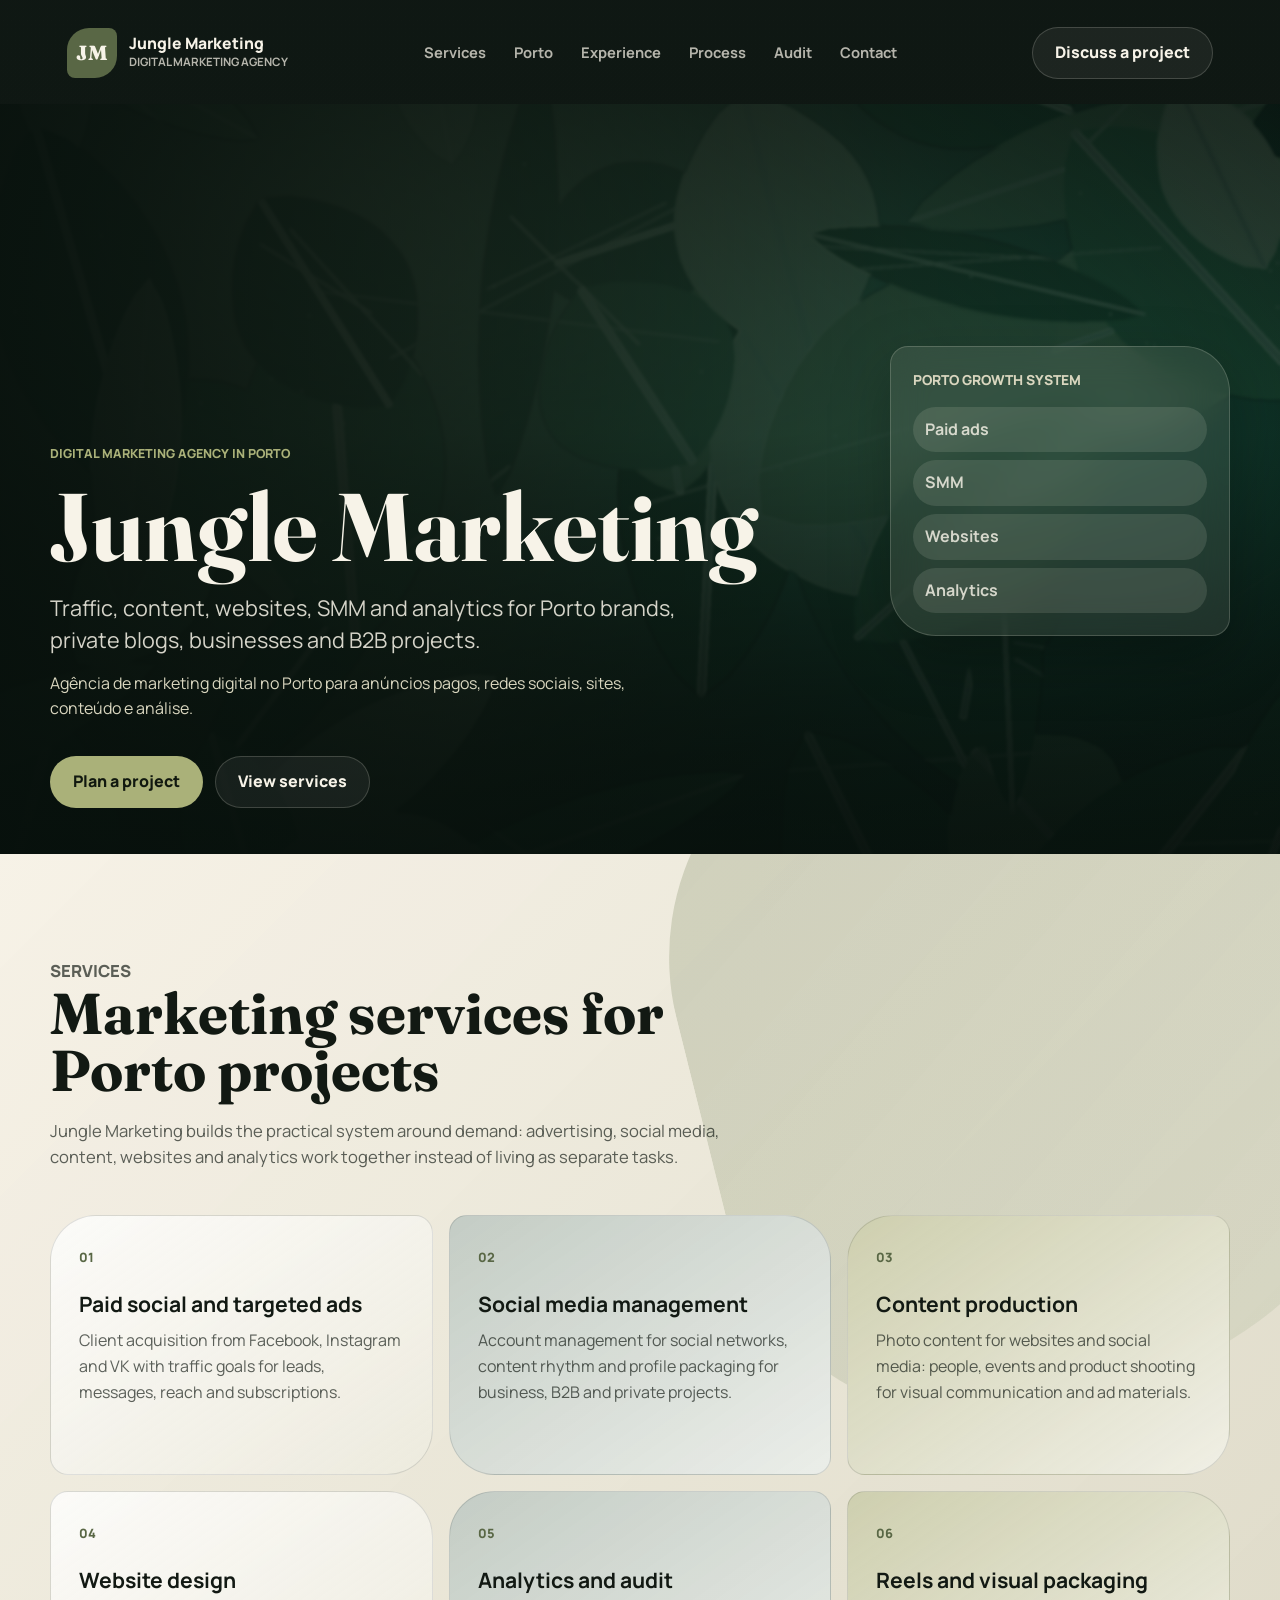
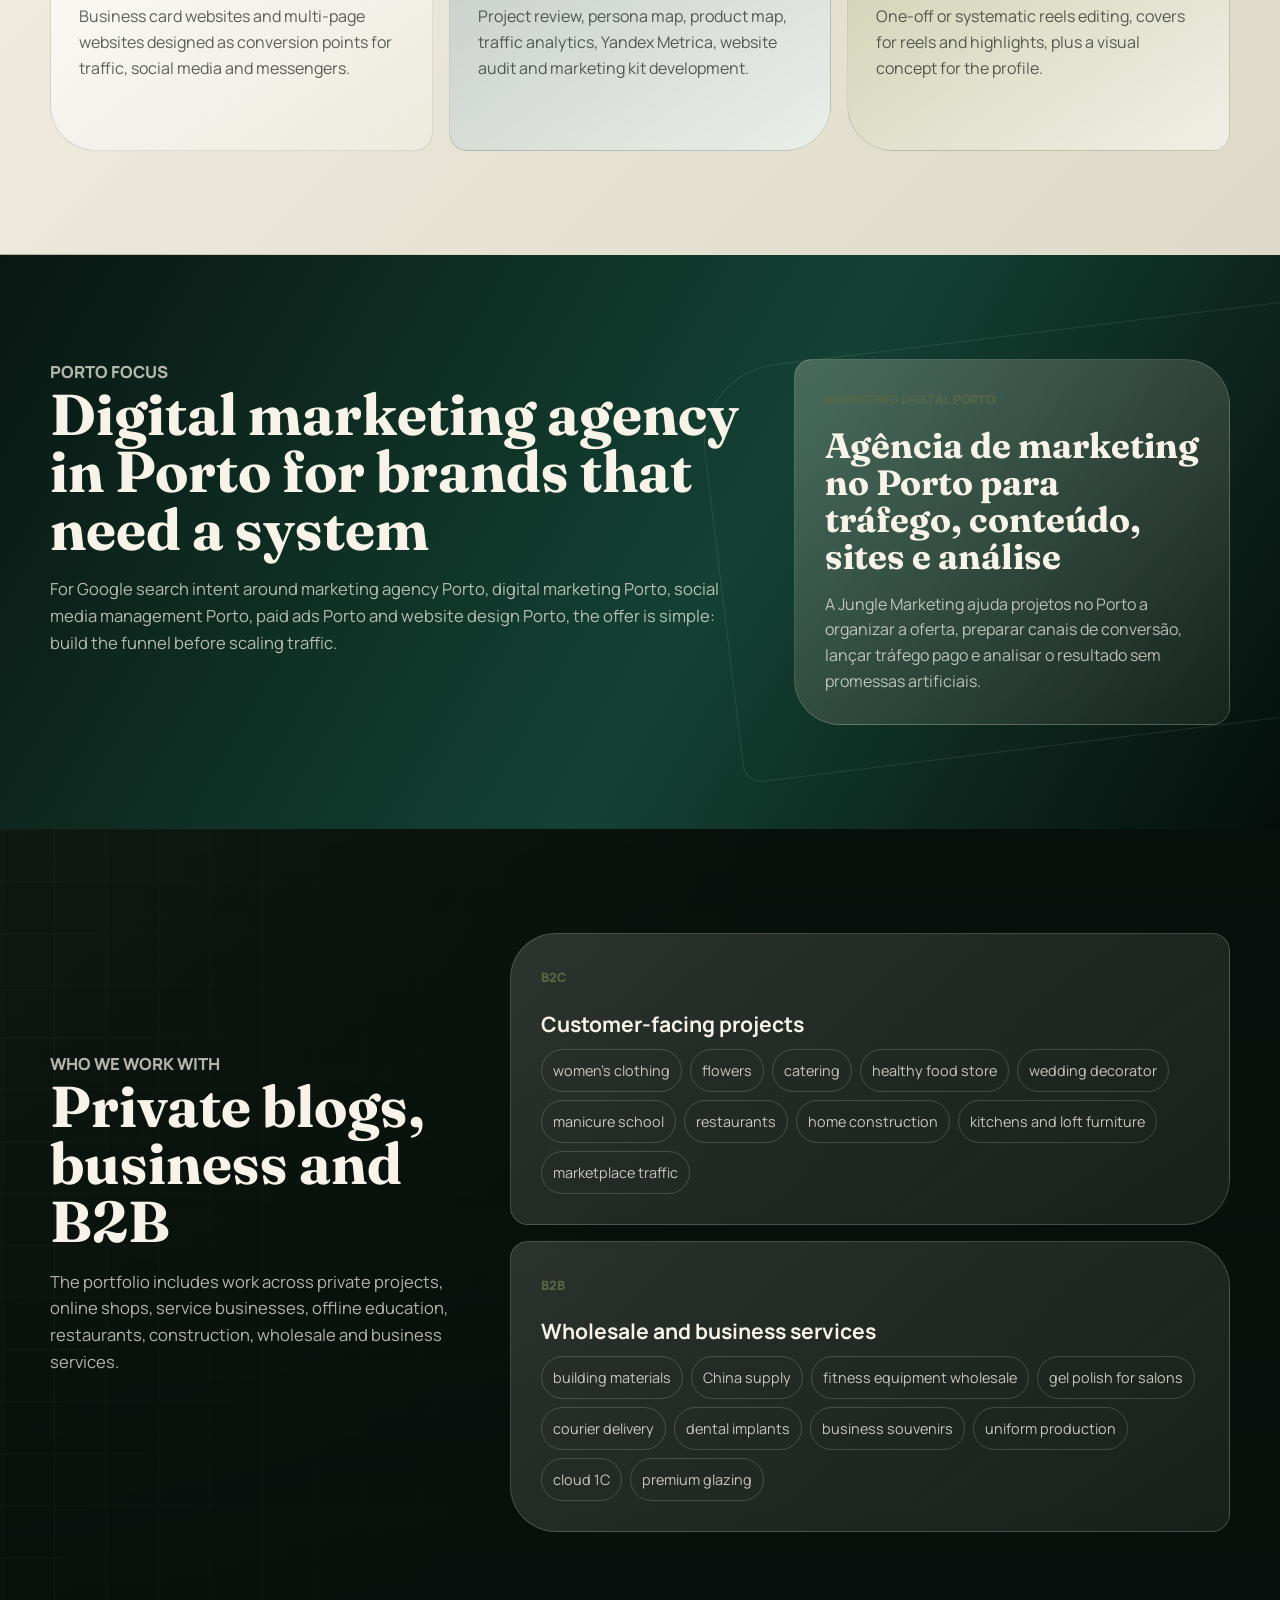
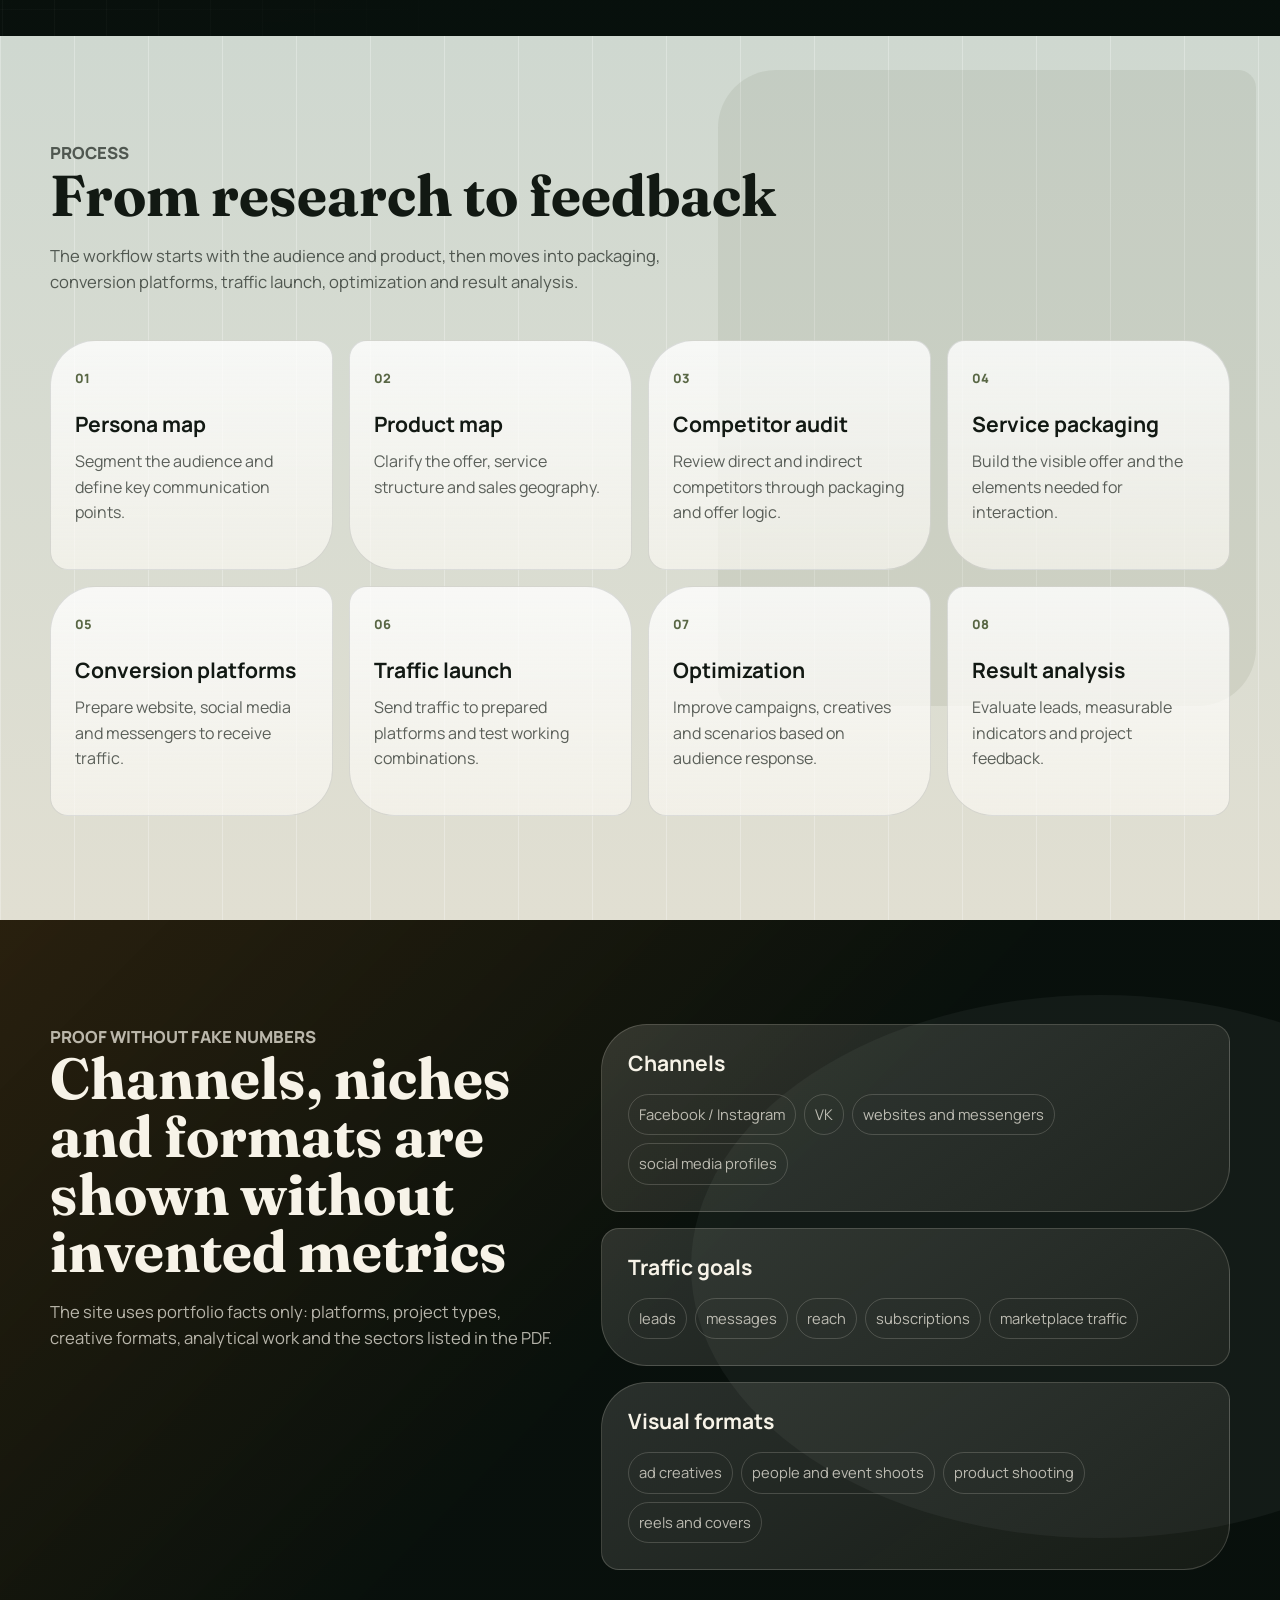
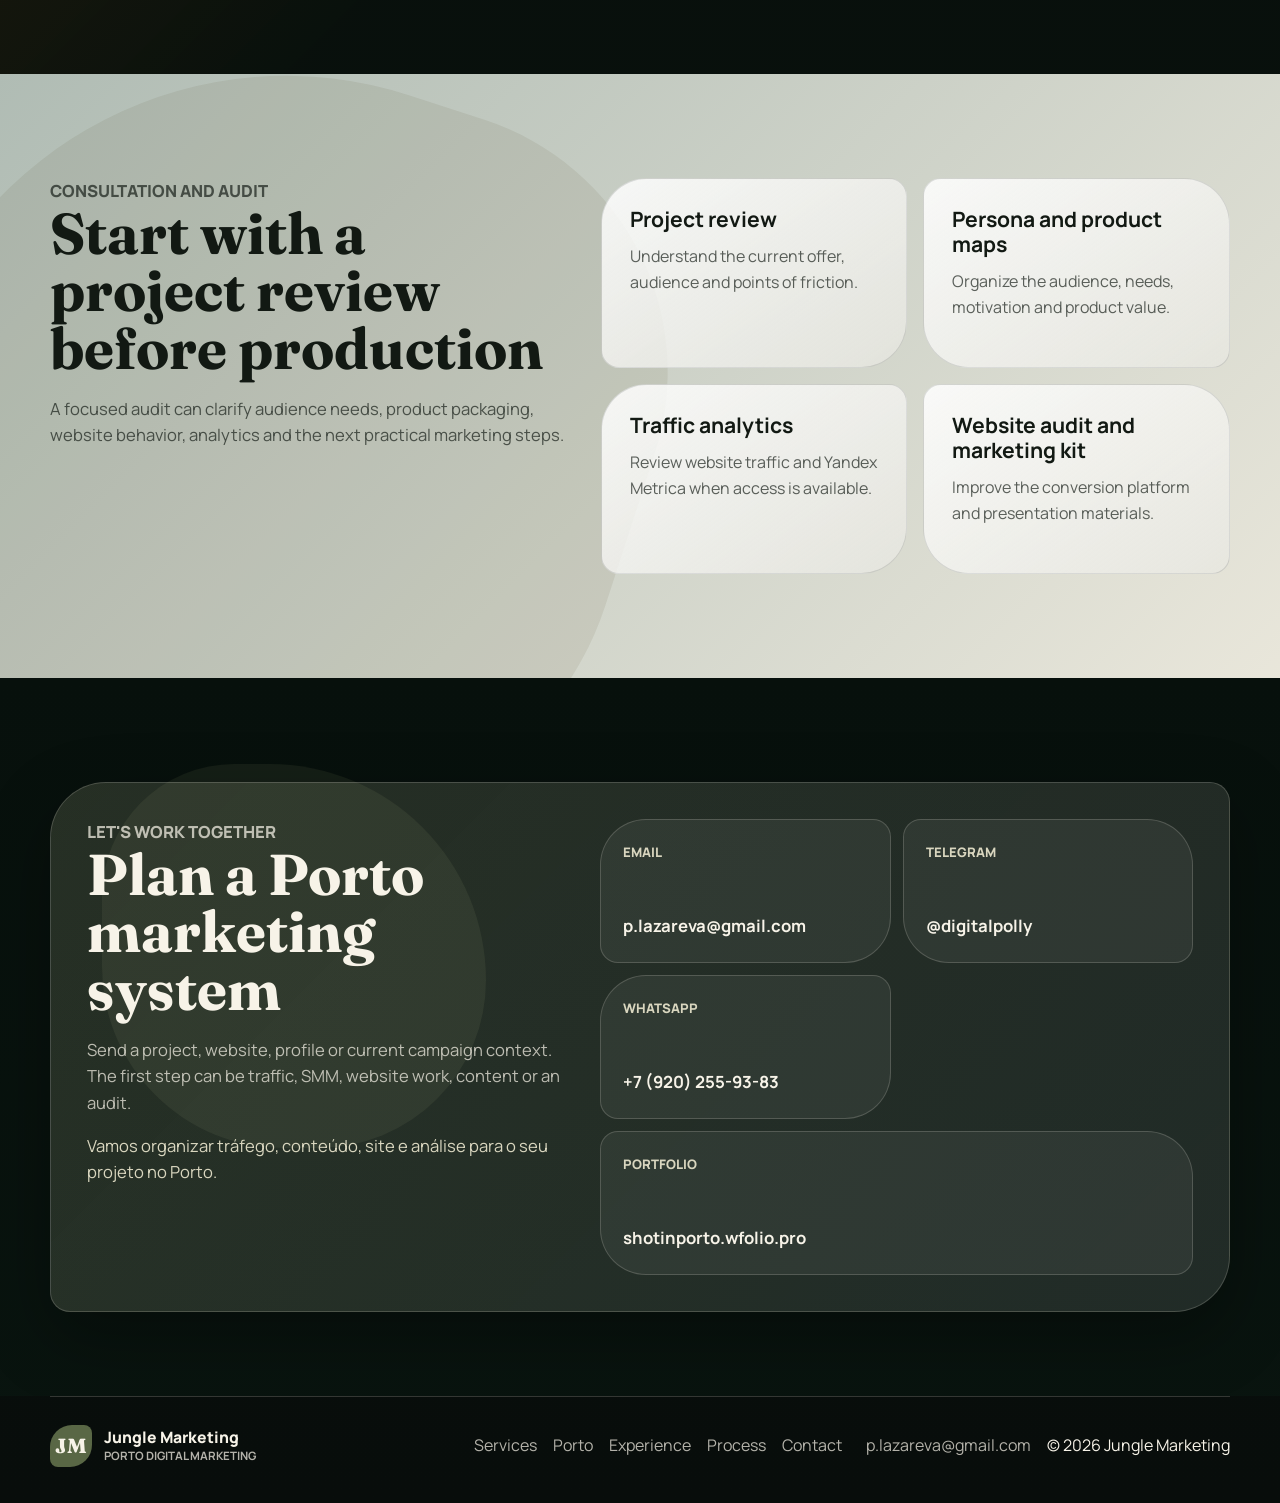
==== index.html @ 015842a5 "first commit" ====
<!DOCTYPE html>
<html lang="en">
  <head>
    <meta charset="UTF-8" />
    <meta name="viewport" content="width=device-width, initial-scale=1.0" />
    <meta http-equiv="X-UA-Compatible" content="IE=edge" />
    <title>Digital Marketing Agency in Porto | Jungle Marketing</title>
    <meta
      name="description"
      content="Jungle Marketing is a digital marketing agency for Porto projects: paid ads, SMM, content, websites, analytics and marketing audits for brands, blogs, businesses and B2B."
    />
    <meta
      name="robots"
      content="index,follow,max-snippet:-1,max-image-preview:large,max-video-preview:-1"
    />
    <meta
      name="googlebot"
      content="index,follow,max-snippet:-1,max-image-preview:large,max-video-preview:-1"
    />
    <meta name="referrer" content="strict-origin-when-cross-origin" />
    <meta name="format-detection" content="telephone=no, address=no, email=no" />
    <meta name="author" content="Jungle Marketing" />
    <meta name="application-name" content="Jungle Marketing" />
    <meta name="apple-mobile-web-app-title" content="Jungle Marketing" />
    <meta name="mobile-web-app-capable" content="yes" />
    <meta name="apple-mobile-web-app-capable" content="yes" />
    <meta name="apple-mobile-web-app-status-bar-style" content="black-translucent" />
    <meta name="theme-color" content="#08100c" />
    <meta name="color-scheme" content="dark light" />

    <link rel="canonical" href="https://scorpochabro-solo.github.io/polly/" />
    <link rel="icon" href="./favicon.ico" sizes="any" />
    <link rel="icon" href="./favicon.svg" type="image/svg+xml" />
    <link rel="apple-touch-icon" href="./apple-touch-icon.png" />
    <link rel="manifest" href="./site.webmanifest" />
    <link rel="preload" href="./assets/hero-jungle-porto.png" as="image" />

    <meta property="og:type" content="website" />
    <meta property="og:site_name" content="Jungle Marketing" />
    <meta property="og:url" content="https://scorpochabro-solo.github.io/polly/" />
    <meta
      property="og:title"
      content="Jungle Marketing — Digital Marketing Agency in Porto"
    />
    <meta
      property="og:description"
      content="Paid ads, SMM, websites, content and analytics for Porto brands, private blogs, businesses and B2B projects."
    />
    <meta property="og:locale" content="en_US" />
    <meta property="og:image" content="https://scorpochabro-solo.github.io/polly/assets/social-preview.png" />
    <meta property="og:image:width" content="1200" />
    <meta property="og:image:height" content="630" />
    <meta
      property="og:image:alt"
      content="Jungle Marketing digital marketing agency in Porto"
    />

    <meta name="twitter:card" content="summary_large_image" />
    <meta
      name="twitter:title"
      content="Jungle Marketing — Digital Marketing Agency in Porto"
    />
    <meta
      name="twitter:description"
      content="Traffic, content, websites, SMM and analytics for Porto projects."
    />
    <meta name="twitter:image" content="https://scorpochabro-solo.github.io/polly/assets/social-preview.png" />

    <link rel="preconnect" href="https://fonts.googleapis.com" />
    <link rel="preconnect" href="https://fonts.gstatic.com" crossorigin />
    <link
      href="https://fonts.googleapis.com/css2?family=Manrope:wght@400;500;600;700;800&family=Fraunces:opsz,wght@9..144,500;9..144,650;9..144,760&display=swap"
      rel="stylesheet"
    />
    <link rel="stylesheet" href="./style.css" />

    <script type="application/ld+json">
      {
        "@context": "https://schema.org",
        "@graph": [
          {
            "@type": "Organization",
            "@id": "https://scorpochabro-solo.github.io/polly/#organization",
            "name": "Jungle Marketing",
            "alternateName": "Jungle Marketing Agency",
            "url": "https://scorpochabro-solo.github.io/polly/",
            "logo": "https://scorpochabro-solo.github.io/polly/favicon-512.png",
            "image": "https://scorpochabro-solo.github.io/polly/assets/social-preview.png",
            "description": "Digital marketing agency for Porto projects: paid ads, SMM, content, websites, analytics and marketing audits for brands, private blogs, businesses and B2B.",
            "email": "p.lazareva@gmail.com",
            "telephone": "+7-920-255-93-83",
            "sameAs": [
              "https://t.me/digitalpolly",
              "https://shotinporto.wfolio.pro/"
            ],
            "areaServed": {
              "@type": "City",
              "name": "Porto",
              "containedInPlace": {
                "@type": "Country",
                "name": "Portugal"
              }
            },
            "availableLanguage": ["English", "Portuguese", "Russian"],
            "knowsAbout": [
              "digital marketing Porto",
              "paid social advertising",
              "targeted advertising",
              "social media management",
              "content production",
              "website design",
              "web analytics",
              "marketing audit",
              "reels editing"
            ],
            "contactPoint": [
              {
                "@type": "ContactPoint",
                "contactType": "sales",
                "email": "p.lazareva@gmail.com",
                "telephone": "+7-920-255-93-83",
                "availableLanguage": ["English", "Portuguese", "Russian"]
              }
            ],
            "hasOfferCatalog": {
              "@type": "OfferCatalog",
              "name": "Jungle Marketing services",
              "itemListElement": [
                {
                  "@type": "Offer",
                  "itemOffered": {
                    "@type": "Service",
                    "name": "Paid social and targeted advertising",
                    "areaServed": "Porto, Portugal"
                  }
                },
                {
                  "@type": "Offer",
                  "itemOffered": {
                    "@type": "Service",
                    "name": "Social media management",
                    "areaServed": "Porto, Portugal"
                  }
                },
                {
                  "@type": "Offer",
                  "itemOffered": {
                    "@type": "Service",
                    "name": "Content production for websites and social media",
                    "areaServed": "Porto, Portugal"
                  }
                },
                {
                  "@type": "Offer",
                  "itemOffered": {
                    "@type": "Service",
                    "name": "Website design and landing pages",
                    "areaServed": "Porto, Portugal"
                  }
                },
                {
                  "@type": "Offer",
                  "itemOffered": {
                    "@type": "Service",
                    "name": "Analytics, website audit and marketing kit",
                    "areaServed": "Porto, Portugal"
                  }
                }
              ]
            }
          },
          {
            "@type": "WebSite",
            "@id": "https://scorpochabro-solo.github.io/polly/#website",
            "name": "Jungle Marketing",
            "url": "https://scorpochabro-solo.github.io/polly/",
            "inLanguage": "en",
            "publisher": {
              "@id": "https://scorpochabro-solo.github.io/polly/#organization"
            }
          },
          {
            "@type": "WebPage",
            "@id": "https://scorpochabro-solo.github.io/polly/#webpage",
            "name": "Digital Marketing Agency in Porto | Jungle Marketing",
            "url": "https://scorpochabro-solo.github.io/polly/",
            "description": "Paid ads, SMM, websites, content and analytics for Porto brands, private blogs, businesses and B2B projects.",
            "isPartOf": {
              "@id": "https://scorpochabro-solo.github.io/polly/#website"
            },
            "about": {
              "@id": "https://scorpochabro-solo.github.io/polly/#organization"
            },
            "primaryImageOfPage": {
              "@type": "ImageObject",
              "url": "https://scorpochabro-solo.github.io/polly/assets/social-preview.png",
              "width": 1200,
              "height": 630
            },
            "inLanguage": "en"
          }
        ]
      }
    </script>
  </head>
  <body>
    <a class="skip-link" href="#main-content">Skip to content</a>

    <header class="site-header" id="top" data-header>
      <div class="container site-header__inner">
        <a class="brand" href="#top" aria-label="Jungle Marketing home" data-scroll>
          <span class="brand__mark">JM</span>
          <span class="brand__text">
            <strong>Jungle Marketing</strong>
            <small>Digital marketing agency</small>
          </span>
        </a>

        <button
          class="menu-toggle"
          type="button"
          aria-expanded="false"
          aria-controls="site-navigation"
          aria-label="Open menu"
          data-menu-toggle
        >
          <span></span>
          <span></span>
        </button>

        <nav class="site-nav" id="site-navigation" data-menu aria-label="Primary navigation">
          <a href="#services" data-scroll>Services</a>
          <a href="#porto" data-scroll>Porto</a>
          <a href="#experience" data-scroll>Experience</a>
          <a href="#process" data-scroll>Process</a>
          <a href="#audit" data-scroll>Audit</a>
          <a href="#contacts" data-scroll>Contact</a>
        </nav>

        <a class="button button--ghost site-header__cta" href="#contacts" data-scroll>
          Discuss a project
        </a>
      </div>
    </header>

    <main id="main-content" class="site-main">
      <!-- Hero -->
      <section class="hero" aria-labelledby="hero-title">
        <picture class="hero__media" aria-hidden="true">
          <img
            src="./assets/hero-jungle-porto.png"
            width="1800"
            height="1200"
            alt=""
            decoding="async"
            fetchpriority="high"
          />
        </picture>
        <div class="hero__overlay" aria-hidden="true"></div>

        <div class="container hero__inner">
          <div class="hero__copy reveal">
            <p class="eyebrow">Digital marketing agency in Porto</p>
            <h1 id="hero-title">Jungle Marketing</h1>
            <p class="hero__lead">
              Traffic, content, websites, SMM and analytics for Porto brands,
              private blogs, businesses and B2B projects.
            </p>
            <p class="hero__pt" lang="pt-PT">
              Agência de marketing digital no Porto para anúncios pagos, redes
              sociais, sites, conteúdo e análise.
            </p>
            <div class="hero__actions">
              <a class="button" href="#contacts" data-scroll>Plan a project</a>
              <a class="button button--secondary" href="#services" data-scroll>
                View services
              </a>
            </div>
          </div>

          <div class="hero__signal reveal" data-parallax>
            <span>Porto growth system</span>
            <ul aria-label="Core marketing directions">
              <li>Paid ads</li>
              <li>SMM</li>
              <li>Websites</li>
              <li>Analytics</li>
            </ul>
          </div>
        </div>
      </section>

      <!-- Services -->
      <section class="section section--light" id="services" aria-labelledby="services-title">
        <div class="container">
          <div class="section-heading reveal">
            <p class="eyebrow">Services</p>
            <h2 id="services-title">Marketing services for Porto projects</h2>
            <p>
              Jungle Marketing builds the practical system around demand:
              advertising, social media, content, websites and analytics work
              together instead of living as separate tasks.
            </p>
          </div>

          <div class="services-grid">
            <article class="service-card reveal">
              <span class="service-card__number">01</span>
              <h3>Paid social and targeted ads</h3>
              <p>
                Client acquisition from Facebook, Instagram and VK with traffic
                goals for leads, messages, reach and subscriptions.
              </p>
            </article>

            <article class="service-card reveal">
              <span class="service-card__number">02</span>
              <h3>Social media management</h3>
              <p>
                Account management for social networks, content rhythm and
                profile packaging for business, B2B and private projects.
              </p>
            </article>

            <article class="service-card reveal">
              <span class="service-card__number">03</span>
              <h3>Content production</h3>
              <p>
                Photo content for websites and social media: people, events and
                product shooting for visual communication and ad materials.
              </p>
            </article>

            <article class="service-card reveal">
              <span class="service-card__number">04</span>
              <h3>Website design</h3>
              <p>
                Business card websites and multi-page websites designed as
                conversion points for traffic, social media and messengers.
              </p>
            </article>

            <article class="service-card reveal">
              <span class="service-card__number">05</span>
              <h3>Analytics and audit</h3>
              <p>
                Project review, persona map, product map, traffic analytics,
                Yandex Metrica, website audit and marketing kit development.
              </p>
            </article>

            <article class="service-card reveal">
              <span class="service-card__number">06</span>
              <h3>Reels and visual packaging</h3>
              <p>
                One-off or systematic reels editing, covers for reels and
                highlights, plus a visual concept for the profile.
              </p>
            </article>
          </div>
        </div>
      </section>

      <!-- Porto SEO -->
      <section class="section porto-section" id="porto" aria-labelledby="porto-title">
        <div class="container porto-layout">
          <div class="section-heading reveal">
            <p class="eyebrow">Porto focus</p>
            <h2 id="porto-title">Digital marketing agency in Porto for brands that need a system</h2>
            <p>
              For Google search intent around marketing agency Porto, digital
              marketing Porto, social media management Porto, paid ads Porto
              and website design Porto, the offer is simple: build the funnel
              before scaling traffic.
            </p>
          </div>

          <div class="porto-copy reveal" lang="pt-PT">
            <p class="eyebrow">Marketing digital Porto</p>
            <h3>Agência de marketing no Porto para tráfego, conteúdo, sites e análise</h3>
            <p>
              A Jungle Marketing ajuda projetos no Porto a organizar a oferta,
              preparar canais de conversão, lançar tráfego pago e analisar o
              resultado sem promessas artificiais.
            </p>
          </div>
        </div>
      </section>

      <!-- Clients and experience -->
      <section class="section" id="experience" aria-labelledby="experience-title">
        <div class="container experience-layout">
          <div class="experience-intro reveal">
            <p class="eyebrow">Who we work with</p>
            <h2 id="experience-title">Private blogs, business and B2B</h2>
            <p>
              The portfolio includes work across private projects, online shops,
              service businesses, offline education, restaurants, construction,
              wholesale and business services.
            </p>
          </div>

          <div class="experience-groups">
            <article class="experience-card reveal">
              <span class="experience-card__label">B2C</span>
              <h3>Customer-facing projects</h3>
              <div class="tag-cloud">
                <span>women's clothing</span>
                <span>flowers</span>
                <span>catering</span>
                <span>healthy food store</span>
                <span>wedding decorator</span>
                <span>manicure school</span>
                <span>restaurants</span>
                <span>home construction</span>
                <span>kitchens and loft furniture</span>
                <span>marketplace traffic</span>
              </div>
            </article>

            <article class="experience-card reveal">
              <span class="experience-card__label">B2B</span>
              <h3>Wholesale and business services</h3>
              <div class="tag-cloud">
                <span>building materials</span>
                <span>China supply</span>
                <span>fitness equipment wholesale</span>
                <span>gel polish for salons</span>
                <span>courier delivery</span>
                <span>dental implants</span>
                <span>business souvenirs</span>
                <span>uniform production</span>
                <span>cloud 1C</span>
                <span>premium glazing</span>
              </div>
            </article>
          </div>
        </div>
      </section>

      <!-- Process -->
      <section class="section section--light" id="process" aria-labelledby="process-title">
        <div class="container">
          <div class="section-heading reveal">
            <p class="eyebrow">Process</p>
            <h2 id="process-title">From research to feedback</h2>
            <p>
              The workflow starts with the audience and product, then moves into
              packaging, conversion platforms, traffic launch, optimization and
              result analysis.
            </p>
          </div>

          <ol class="process-grid">
            <li class="process-card reveal">
              <span>01</span>
              <h3>Persona map</h3>
              <p>Segment the audience and define key communication points.</p>
            </li>
            <li class="process-card reveal">
              <span>02</span>
              <h3>Product map</h3>
              <p>Clarify the offer, service structure and sales geography.</p>
            </li>
            <li class="process-card reveal">
              <span>03</span>
              <h3>Competitor audit</h3>
              <p>Review direct and indirect competitors through packaging and offer logic.</p>
            </li>
            <li class="process-card reveal">
              <span>04</span>
              <h3>Service packaging</h3>
              <p>Build the visible offer and the elements needed for interaction.</p>
            </li>
            <li class="process-card reveal">
              <span>05</span>
              <h3>Conversion platforms</h3>
              <p>Prepare website, social media and messengers to receive traffic.</p>
            </li>
            <li class="process-card reveal">
              <span>06</span>
              <h3>Traffic launch</h3>
              <p>Send traffic to prepared platforms and test working combinations.</p>
            </li>
            <li class="process-card reveal">
              <span>07</span>
              <h3>Optimization</h3>
              <p>Improve campaigns, creatives and scenarios based on audience response.</p>
            </li>
            <li class="process-card reveal">
              <span>08</span>
              <h3>Result analysis</h3>
              <p>Evaluate leads, measurable indicators and project feedback.</p>
            </li>
          </ol>
        </div>
      </section>

      <!-- Proof -->
      <section class="section proof-section" id="proof" aria-labelledby="proof-title">
        <div class="container proof-layout">
          <div class="section-heading reveal">
            <p class="eyebrow">Proof without fake numbers</p>
            <h2 id="proof-title">Channels, niches and formats are shown without invented metrics</h2>
            <p>
              The site uses portfolio facts only: platforms, project types,
              creative formats, analytical work and the sectors listed in the PDF.
            </p>
          </div>

          <div class="proof-grid">
            <article class="proof-card reveal">
              <h3>Channels</h3>
              <ul>
                <li>Facebook / Instagram</li>
                <li>VK</li>
                <li>websites and messengers</li>
                <li>social media profiles</li>
              </ul>
            </article>
            <article class="proof-card reveal">
              <h3>Traffic goals</h3>
              <ul>
                <li>leads</li>
                <li>messages</li>
                <li>reach</li>
                <li>subscriptions</li>
                <li>marketplace traffic</li>
              </ul>
            </article>
            <article class="proof-card reveal">
              <h3>Visual formats</h3>
              <ul>
                <li>ad creatives</li>
                <li>people and event shoots</li>
                <li>product shooting</li>
                <li>reels and covers</li>
              </ul>
            </article>
          </div>
        </div>
      </section>

      <!-- Audit -->
      <section class="section section--light" id="audit" aria-labelledby="audit-title">
        <div class="container audit-layout">
          <div class="section-heading reveal">
            <p class="eyebrow">Consultation and audit</p>
            <h2 id="audit-title">Start with a project review before production</h2>
            <p>
              A focused audit can clarify audience needs, product packaging,
              website behavior, analytics and the next practical marketing steps.
            </p>
          </div>

          <div class="audit-grid">
            <article class="audit-card reveal">
              <h3>Project review</h3>
              <p>Understand the current offer, audience and points of friction.</p>
            </article>
            <article class="audit-card reveal">
              <h3>Persona and product maps</h3>
              <p>Organize the audience, needs, motivation and product value.</p>
            </article>
            <article class="audit-card reveal">
              <h3>Traffic analytics</h3>
              <p>Review website traffic and Yandex Metrica when access is available.</p>
            </article>
            <article class="audit-card reveal">
              <h3>Website audit and marketing kit</h3>
              <p>Improve the conversion platform and presentation materials.</p>
            </article>
          </div>
        </div>
      </section>

      <!-- Contacts -->
      <section class="section contact-section" id="contacts" aria-labelledby="contact-title">
        <div class="container contact-block reveal">
          <div class="contact-block__intro">
            <p class="eyebrow">Let's work together</p>
            <h2 id="contact-title">Plan a Porto marketing system</h2>
            <p>
              Send a project, website, profile or current campaign context. The
              first step can be traffic, SMM, website work, content or an audit.
            </p>
            <p lang="pt-PT">
              Vamos organizar tráfego, conteúdo, site e análise para o seu
              projeto no Porto.
            </p>
          </div>

          <div class="contact-grid">
            <a class="contact-card" href="mailto:p.lazareva@gmail.com">
              <span>Email</span>
              <strong>p.lazareva@gmail.com</strong>
            </a>
            <a
              class="contact-card"
              href="https://t.me/digitalpolly"
              target="_blank"
              rel="noopener noreferrer"
            >
              <span>Telegram</span>
              <strong>@digitalpolly</strong>
            </a>
            <a
              class="contact-card"
              href="https://wa.me/79202559383"
              target="_blank"
              rel="noopener noreferrer"
            >
              <span>WhatsApp</span>
              <strong>+7 (920) 255-93-83</strong>
            </a>
            <a
              class="contact-card contact-card--wide"
              href="https://shotinporto.wfolio.pro/"
              target="_blank"
              rel="noopener noreferrer"
            >
              <span>Portfolio</span>
              <strong>shotinporto.wfolio.pro</strong>
            </a>
          </div>
        </div>
      </section>
    </main>

    <footer class="site-footer">
      <div class="container site-footer__inner">
        <a class="brand brand--footer" href="#top" data-scroll>
          <span class="brand__mark">JM</span>
          <span class="brand__text">
            <strong>Jungle Marketing</strong>
            <small>Porto digital marketing</small>
          </span>
        </a>

        <nav class="site-footer__nav" aria-label="Footer navigation">
          <a href="#services" data-scroll>Services</a>
          <a href="#porto" data-scroll>Porto</a>
          <a href="#experience" data-scroll>Experience</a>
          <a href="#process" data-scroll>Process</a>
          <a href="#contacts" data-scroll>Contact</a>
        </nav>

        <div class="site-footer__meta">
          <a href="mailto:p.lazareva@gmail.com">p.lazareva@gmail.com</a>
          <span>© 2026 Jungle Marketing</span>
        </div>
      </div>
    </footer>

    <script src="./script.js"></script>
  </body>
</html>
---- style.css ----
/* Design system */
:root {
  --bg: #07100c;
  --bg-2: #0d1812;
  --ink: #f7f3e8;
  --muted: rgba(247, 243, 232, 0.72);
  --soft: rgba(247, 243, 232, 0.12);
  --line: rgba(247, 243, 232, 0.18);
  --line-dark: rgba(11, 22, 16, 0.12);
  --paper: #eee9dc;
  --paper-2: #d9d6bf;
  --sage: #aab179;
  --olive: #596745;
  --blue: #b7c8c2;
  --clay: #c7aa84;
  --dark-text: #121913;
  --shadow: 0 24px 70px rgba(0, 0, 0, 0.32);
  --container: 1180px;
  --gutter: 24px;
  --radius-xs: 16px;
  --radius: 28px;
  --radius-lg: 42px;
  --radius-organic: 46px 18px 46px 18px;
  --radius-organic-flip: 18px 46px 18px 46px;
  --header: 82px;
  --font-sans: "Manrope", "Segoe UI", sans-serif;
  --font-display: "Fraunces", Georgia, serif;
  --transition: 220ms ease;
}

*,
*::before,
*::after {
  box-sizing: border-box;
}

html {
  scroll-behavior: smooth;
}

body {
  margin: 0;
  min-width: 320px;
  font-family: var(--font-sans);
  color: var(--ink);
  background:
    linear-gradient(180deg, rgba(238, 233, 220, 0.035), transparent 36%),
    linear-gradient(180deg, var(--bg) 0%, #0b1510 52%, #080d0b 100%);
  background-size: auto;
  line-height: 1.6;
  overflow-x: hidden;
}

body.menu-open {
  overflow: hidden;
}

img,
svg {
  display: block;
  max-width: 100%;
}

a {
  color: inherit;
  text-decoration: none;
}

button {
  font: inherit;
}

button,
a {
  -webkit-tap-highlight-color: transparent;
}

:focus-visible {
  outline: 2px solid var(--sage);
  outline-offset: 4px;
}

.container {
  width: min(var(--container), calc(100% - var(--gutter) * 2));
  margin-inline: auto;
}

.skip-link {
  position: fixed;
  top: 12px;
  left: 12px;
  z-index: 100;
  padding: 12px 16px;
  border-radius: var(--radius);
  background: var(--paper);
  color: var(--dark-text);
  font-weight: 800;
  transform: translateY(-150%);
  transition: transform var(--transition);
}

.skip-link:focus-visible {
  transform: translateY(0);
}

.section {
  position: relative;
  overflow: hidden;
  padding: 104px 0;
}

.section > .container {
  position: relative;
  z-index: 1;
}

.section--light {
  background: var(--paper);
  color: var(--dark-text);
}

.section--light + .section--light {
  border-top: 1px solid rgba(10, 18, 14, 0.08);
}

#services {
  background:
    linear-gradient(135deg, rgba(247, 243, 232, 0.92), rgba(221, 217, 199, 0.96)),
    var(--paper);
}

#services::before {
  content: "";
  position: absolute;
  right: -10vw;
  top: -18%;
  width: min(56vw, 720px);
  height: min(56vw, 720px);
  border-radius: 42% 58% 60% 40%;
  background:
    linear-gradient(145deg, rgba(89, 103, 69, 0.18), rgba(183, 200, 194, 0.12)),
    rgba(170, 177, 121, 0.1);
  transform: rotate(-14deg);
}

#services::after {
  content: "";
  position: absolute;
  left: 0;
  bottom: 0;
  width: 44%;
  height: 1px;
  background: linear-gradient(90deg, rgba(18, 25, 19, 0.28), transparent);
}

#process {
  background:
    linear-gradient(90deg, rgba(255, 255, 255, 0.28) 0 1px, transparent 1px 100%),
    linear-gradient(180deg, #cfd8d0 0%, #e1dfd2 100%);
  background-size: 74px 100%, auto;
}

#process::before {
  content: "";
  position: absolute;
  inset: 34px var(--gutter) auto auto;
  width: min(42vw, 540px);
  height: 72%;
  border-radius: 58px 18px 58px 18px;
  background: rgba(89, 103, 69, 0.1);
}

#audit {
  background:
    linear-gradient(135deg, rgba(176, 188, 180, 0.92), rgba(235, 232, 220, 0.96)),
    #b0bcb4;
}

#audit::before {
  content: "";
  position: absolute;
  left: -8vw;
  bottom: -22%;
  width: min(58vw, 760px);
  height: min(58vw, 760px);
  border-radius: 60% 40% 48% 52%;
  background: rgba(67, 52, 21, 0.08);
  transform: rotate(18deg);
}

.eyebrow {
  margin: 0 0 18px;
  color: var(--sage);
  font-size: 0.78rem;
  font-weight: 800;
  letter-spacing: 0;
  text-transform: uppercase;
}

.section--light .eyebrow,
.porto-copy .eyebrow {
  color: var(--olive);
}

.section-heading {
  max-width: 760px;
  margin-bottom: 44px;
}

.section-heading h2,
.experience-intro h2,
.contact-block h2 {
  margin: 0 0 18px;
  font-family: var(--font-display);
  font-size: 3.6rem;
  line-height: 1;
  letter-spacing: 0;
}

.section-heading p,
.experience-intro p,
.contact-block p {
  max-width: 690px;
  margin: 0;
  color: var(--muted);
  font-size: 1.04rem;
}

.section--light .section-heading p,
.section--light .audit-card p {
  color: rgba(18, 25, 19, 0.68);
}

.button {
  display: inline-flex;
  align-items: center;
  justify-content: center;
  min-height: 52px;
  padding: 0 22px;
  border: 1px solid transparent;
  border-radius: 999px;
  background: var(--sage);
  color: #11180f;
  font-weight: 800;
  transition:
    transform var(--transition),
    border-color var(--transition),
    background var(--transition),
    box-shadow var(--transition);
}

.button:hover {
  transform: translateY(-2px);
  box-shadow: 0 16px 34px rgba(170, 177, 121, 0.24);
}

.button--secondary,
.button--ghost {
  background: rgba(255, 255, 255, 0.06);
  color: var(--ink);
  border-color: var(--line);
  box-shadow: none;
}

.button--secondary:hover,
.button--ghost:hover {
  background: rgba(255, 255, 255, 0.1);
  border-color: rgba(255, 255, 255, 0.3);
  box-shadow: none;
}

/* Header */
.site-header {
  position: sticky;
  top: 0;
  z-index: 40;
  padding: max(12px, env(safe-area-inset-top)) 0 10px;
}

.site-header__inner {
  display: grid;
  grid-template-columns: auto 1fr auto;
  align-items: center;
  gap: 20px;
  min-height: var(--header);
  padding: 12px 16px;
  border: 1px solid transparent;
  border-radius: 999px;
  transition:
    background var(--transition),
    border-color var(--transition),
    box-shadow var(--transition);
}

.site-header.is-scrolled .site-header__inner,
.site-header.is-open .site-header__inner {
  background: rgba(7, 16, 12, 0.88);
  backdrop-filter: blur(18px);
  border-color: var(--line);
  box-shadow: 0 14px 38px rgba(0, 0, 0, 0.22);
}

.brand {
  display: inline-flex;
  align-items: center;
  gap: 12px;
}

.brand__mark {
  display: grid;
  place-items: center;
  width: 50px;
  height: 50px;
  border-radius: 22px 8px 22px 8px;
  background: var(--olive);
  color: var(--ink);
  font-family: var(--font-display);
  font-size: 1.28rem;
  font-weight: 760;
}

.brand__text {
  display: grid;
  gap: 1px;
}

.brand__text strong {
  font-size: 0.98rem;
  font-weight: 800;
  line-height: 1.15;
}

.brand__text small {
  color: var(--muted);
  font-size: 0.72rem;
  font-weight: 700;
  letter-spacing: 0;
  text-transform: uppercase;
}

.site-nav {
  display: flex;
  justify-content: center;
  align-items: center;
  gap: 4px;
}

.site-nav a,
.site-footer__nav a,
.site-footer__meta a {
  color: var(--muted);
  transition: color var(--transition), background var(--transition);
}

.site-nav a {
  padding: 10px 12px;
  border-radius: 999px;
  font-size: 0.92rem;
  font-weight: 700;
}

.site-nav a:hover,
.site-footer__nav a:hover,
.site-footer__meta a:hover {
  color: var(--ink);
}

.site-nav a:hover {
  background: rgba(255, 255, 255, 0.06);
}

.menu-toggle {
  display: none;
  position: relative;
  width: 48px;
  height: 48px;
  padding: 0;
  border: 1px solid var(--line);
  border-radius: 18px 8px 18px 8px;
  background: rgba(255, 255, 255, 0.05);
  color: var(--ink);
  cursor: pointer;
}

.menu-toggle span {
  position: absolute;
  left: 13px;
  right: 13px;
  height: 2px;
  background: currentColor;
  transition: top var(--transition), transform var(--transition);
}

.menu-toggle span:first-child {
  top: 18px;
}

.menu-toggle span:last-child {
  top: 28px;
}

.site-header.is-open .menu-toggle span:first-child {
  top: 23px;
  transform: rotate(45deg);
}

.site-header.is-open .menu-toggle span:last-child {
  top: 23px;
  transform: rotate(-45deg);
}

/* Hero */
.hero {
  position: relative;
  min-height: calc(100svh - 150px);
  overflow: hidden;
  isolation: isolate;
}

.hero__media,
.hero__overlay {
  position: absolute;
  inset: 0;
}

.hero__media img {
  width: 100%;
  height: 100%;
  object-fit: cover;
  object-position: center;
}

.hero__overlay {
  z-index: 1;
  background:
    linear-gradient(90deg, rgba(7, 16, 12, 0.82) 0%, rgba(7, 16, 12, 0.54) 46%, rgba(7, 16, 12, 0.18) 100%),
    linear-gradient(180deg, rgba(7, 16, 12, 0.38) 0%, rgba(7, 16, 12, 0.08) 44%, rgba(7, 16, 12, 0.76) 100%);
}

.hero__inner {
  position: relative;
  z-index: 2;
  display: grid;
  grid-template-columns: minmax(0, 0.98fr) minmax(260px, 0.42fr);
  align-items: end;
  gap: 48px;
  min-height: calc(100svh - 150px);
  padding: 70px 0 46px;
}

.hero__copy {
  max-width: 760px;
}

.hero h1 {
  margin: 0 0 22px;
  font-family: var(--font-display);
  font-size: 6rem;
  line-height: 0.92;
  letter-spacing: 0;
}

.hero__lead {
  max-width: 680px;
  margin: 0;
  color: rgba(247, 243, 232, 0.86);
  font-size: 1.35rem;
  line-height: 1.45;
}

.hero__pt {
  max-width: 620px;
  margin: 16px 0 0;
  color: var(--paper-2);
  font-size: 1rem;
}

.hero__actions {
  display: flex;
  flex-wrap: wrap;
  gap: 12px;
  margin-top: 34px;
}

.hero__signal {
  align-self: center;
  padding: 22px;
  border: 1px solid var(--line);
  border-radius: var(--radius-organic-flip);
  background: rgba(237, 232, 218, 0.1);
  backdrop-filter: blur(18px);
  box-shadow: 0 22px 60px rgba(0, 0, 0, 0.26);
}

.hero__signal > span {
  display: block;
  margin-bottom: 16px;
  color: var(--paper-2);
  font-size: 0.86rem;
  font-weight: 800;
  text-transform: uppercase;
}

.hero__signal ul {
  display: grid;
  gap: 8px;
  padding: 0;
  margin: 0;
  list-style: none;
}

.hero__signal li {
  padding: 10px 12px;
  border-radius: 999px;
  background: rgba(237, 232, 218, 0.12);
  color: rgba(247, 243, 232, 0.82);
  font-weight: 700;
}

/* Cards and grids */
.services-grid,
.process-grid,
.audit-grid,
.proof-grid {
  display: grid;
  gap: 16px;
}

.services-grid {
  grid-template-columns: repeat(3, minmax(0, 1fr));
}

.service-card,
.experience-card,
.process-card,
.proof-card,
.audit-card,
.contact-card {
  border-radius: var(--radius-organic);
  transition:
    transform var(--transition),
    border-color var(--transition),
    background var(--transition),
    box-shadow var(--transition);
}

.service-card:nth-child(even),
.experience-card:nth-child(even),
.process-card:nth-child(even),
.proof-card:nth-child(even),
.audit-card:nth-child(even),
.contact-card:nth-child(even) {
  border-radius: var(--radius-organic-flip);
}

.service-card,
.audit-card {
  min-height: 260px;
  padding: 28px;
  border: 1px solid var(--line-dark);
  background:
    linear-gradient(145deg, rgba(255, 255, 255, 0.64), rgba(255, 255, 255, 0.36)),
    rgba(255, 255, 255, 0.48);
}

#services .service-card:nth-child(3n + 1) {
  background:
    linear-gradient(145deg, rgba(255, 255, 255, 0.76), rgba(234, 232, 218, 0.56)),
    #f1eee3;
}

#services .service-card:nth-child(3n + 2) {
  background:
    linear-gradient(145deg, rgba(176, 188, 180, 0.55), rgba(255, 255, 255, 0.42)),
    #dce1d9;
}

#services .service-card:nth-child(3n) {
  background:
    linear-gradient(145deg, rgba(170, 177, 121, 0.34), rgba(255, 255, 255, 0.5)),
    #e1dfcb;
}

.service-card:hover,
.audit-card:hover,
.experience-card:hover,
.process-card:hover,
.proof-card:hover,
.contact-card:hover {
  transform: translateY(-3px);
}

.service-card__number,
.process-card span,
.experience-card__label {
  display: inline-flex;
  margin-bottom: 24px;
  color: var(--olive);
  font-size: 0.8rem;
  font-weight: 800;
}

.service-card h3,
.experience-card h3,
.process-card h3,
.proof-card h3,
.audit-card h3 {
  margin: 0 0 12px;
  font-size: 1.32rem;
  line-height: 1.18;
}

.service-card p,
.experience-card p,
.process-card p,
.proof-card p,
.audit-card p {
  margin: 0;
  color: rgba(18, 25, 19, 0.68);
}

.porto-section {
  overflow: hidden;
  background:
    linear-gradient(120deg, rgba(8, 23, 18, 0.96), rgba(21, 70, 55, 0.9) 56%, rgba(5, 14, 11, 0.98)),
    var(--bg-2);
}

.porto-section::before {
  content: "";
  position: absolute;
  inset: 12% -18vw auto auto;
  width: min(62vw, 820px);
  height: 72%;
  border: 1px solid rgba(247, 243, 232, 0.14);
  border-radius: 80px 18px 80px 18px;
  transform: rotate(-7deg);
  opacity: 0.7;
}

.porto-layout {
  display: grid;
  grid-template-columns: minmax(0, 1fr) minmax(320px, 0.62fr);
  gap: 40px;
  align-items: start;
}

.porto-copy {
  padding: 30px;
  border: 1px solid var(--line);
  border-radius: var(--radius-organic-flip);
  background:
    linear-gradient(145deg, rgba(237, 232, 218, 0.18), rgba(7, 16, 12, 0.16)),
    rgba(237, 232, 218, 0.08);
  backdrop-filter: blur(14px);
}

#experience {
  background:
    linear-gradient(180deg, rgba(8, 16, 12, 0.62), rgba(8, 16, 12, 0.96)),
    linear-gradient(115deg, rgba(89, 103, 69, 0.24), transparent 48%),
    #07100c;
}

#experience::before {
  content: "";
  position: absolute;
  inset: 0 auto auto -12vw;
  width: min(54vw, 720px);
  height: 100%;
  background:
    linear-gradient(90deg, rgba(247, 243, 232, 0.045) 1px, transparent 1px),
    linear-gradient(180deg, rgba(247, 243, 232, 0.03) 1px, transparent 1px);
  background-size: 52px 52px;
  mask-image: linear-gradient(90deg, #000, transparent);
}

.porto-copy h3 {
  margin: 0 0 16px;
  font-family: var(--font-display);
  font-size: 2.2rem;
  line-height: 1.05;
}

.porto-copy p:last-child {
  margin: 0;
  color: var(--muted);
}

.experience-layout {
  display: grid;
  grid-template-columns: minmax(280px, 0.75fr) minmax(0, 1.25fr);
  gap: 28px;
  align-items: start;
}

.experience-intro {
  position: sticky;
  top: 118px;
}

.experience-groups {
  display: grid;
  gap: 16px;
}

.experience-card {
  padding: 30px;
  border: 1px solid var(--line);
  background:
    linear-gradient(145deg, rgba(247, 243, 232, 0.11), rgba(89, 103, 69, 0.08)),
    rgba(255, 255, 255, 0.045);
}

.experience-card p {
  color: var(--muted);
}

.tag-cloud {
  display: flex;
  flex-wrap: wrap;
  gap: 8px;
}

.tag-cloud span {
  display: inline-flex;
  padding: 9px 11px;
  border: 1px solid var(--line);
  border-radius: 999px;
  color: rgba(247, 243, 232, 0.78);
  font-size: 0.9rem;
}

.process-grid {
  grid-template-columns: repeat(4, minmax(0, 1fr));
  padding: 0;
  margin: 0;
  list-style: none;
}

.process-card {
  min-height: 230px;
  padding: 24px;
  border: 1px solid var(--line-dark);
  background:
    linear-gradient(180deg, rgba(255, 255, 255, 0.62), rgba(247, 243, 232, 0.36)),
    rgba(255, 255, 255, 0.48);
}

.proof-section {
  background:
    linear-gradient(135deg, rgba(68, 52, 21, 0.42), rgba(7, 16, 12, 0.92) 52%),
    #151109;
}

.proof-section::before {
  content: "";
  position: absolute;
  right: -18vw;
  top: 10%;
  width: min(64vw, 880px);
  height: 72%;
  border-radius: 50%;
  background: rgba(183, 200, 194, 0.06);
}

.proof-layout {
  display: grid;
  grid-template-columns: minmax(0, 0.9fr) minmax(0, 1.1fr);
  gap: 36px;
  align-items: start;
}

.proof-grid {
  grid-template-columns: 1fr;
}

.proof-card {
  padding: 26px;
  border: 1px solid var(--line);
  background:
    linear-gradient(145deg, rgba(247, 243, 232, 0.1), rgba(68, 52, 21, 0.08)),
    rgba(255, 255, 255, 0.045);
}

.proof-card h3 {
  color: var(--ink);
}

.proof-card ul {
  display: flex;
  flex-wrap: wrap;
  gap: 8px;
  padding: 0;
  margin: 18px 0 0;
  list-style: none;
}

.proof-card li {
  padding: 8px 10px;
  border: 1px solid var(--line);
  border-radius: 999px;
  color: var(--muted);
  font-size: 0.92rem;
}

.audit-layout {
  display: grid;
  grid-template-columns: minmax(0, 0.9fr) minmax(0, 1.1fr);
  gap: 36px;
}

.audit-grid {
  grid-template-columns: repeat(2, minmax(0, 1fr));
}

.audit-card {
  min-height: 190px;
  background:
    linear-gradient(145deg, rgba(255, 255, 255, 0.7), rgba(213, 212, 201, 0.38)),
    rgba(255, 255, 255, 0.52);
}

/* Contact */
.contact-section {
  padding-bottom: 84px;
  background:
    linear-gradient(180deg, rgba(7, 16, 12, 0.98), rgba(9, 20, 15, 0.88)),
    #07100c;
}

.contact-section::before {
  content: "";
  position: absolute;
  left: 8vw;
  top: 12%;
  width: min(30vw, 420px);
  height: min(30vw, 420px);
  border-radius: 38% 62% 48% 52%;
  background: rgba(170, 177, 121, 0.09);
}

.contact-block {
  display: grid;
  grid-template-columns: minmax(0, 0.9fr) minmax(0, 1.1fr);
  gap: 28px;
  align-items: stretch;
  padding: 36px;
  border: 1px solid var(--line);
  border-radius: 56px 20px 56px 20px;
  background:
    linear-gradient(135deg, rgba(170, 177, 121, 0.12), rgba(183, 200, 194, 0.07)),
    rgba(255, 255, 255, 0.055);
  box-shadow: var(--shadow);
}

.contact-block p + p {
  margin-top: 16px;
  color: var(--paper-2);
}

.contact-grid {
  display: grid;
  grid-template-columns: repeat(2, minmax(0, 1fr));
  gap: 12px;
}

.contact-card {
  display: flex;
  flex-direction: column;
  justify-content: space-between;
  gap: 20px;
  min-height: 144px;
  padding: 22px;
  border: 1px solid var(--line);
  background: rgba(255, 255, 255, 0.06);
}

.contact-card span {
  color: var(--paper-2);
  font-size: 0.82rem;
  font-weight: 800;
  text-transform: uppercase;
}

.contact-card strong {
  overflow-wrap: anywhere;
  font-size: 1.05rem;
}

.contact-card--wide {
  grid-column: span 2;
}

/* Footer */
.site-footer {
  padding: 0 0 36px;
}

.site-footer__inner {
  display: grid;
  grid-template-columns: 1fr auto auto;
  gap: 24px;
  align-items: center;
  padding-top: 28px;
  border-top: 1px solid var(--line);
}

.site-footer__nav,
.site-footer__meta {
  display: flex;
  flex-wrap: wrap;
  gap: 16px;
}

.site-footer__meta {
  justify-content: flex-end;
}

.brand--footer .brand__mark {
  width: 42px;
  height: 42px;
}

.brand--footer .brand__text small {
  color: var(--muted);
}

/* Motion */
.reveal {
  opacity: 0;
  transform: translateY(24px);
  transition:
    opacity 720ms ease,
    transform 720ms ease;
  transition-delay: var(--reveal-delay, 0ms);
}

.reveal.is-visible {
  opacity: 1;
  transform: translateY(0);
}

@media (max-width: 1180px) {
  .site-header__inner {
    grid-template-columns: auto auto;
    justify-content: space-between;
  }

  .menu-toggle {
    display: block;
  }

  .site-nav,
  .site-header__cta {
    display: none;
  }

.site-header.is-open .site-nav {
    position: absolute;
    top: calc(100% + 6px);
    left: var(--gutter);
    right: var(--gutter);
    display: grid;
    gap: 6px;
    padding: 10px;
    border: 1px solid var(--line);
    border-radius: 28px;
    background: rgba(7, 16, 12, 0.96);
    box-shadow: var(--shadow);
  }

  .site-header.is-open .site-nav a {
    padding: 13px 14px;
  }

  .hero__inner,
  .porto-layout,
  .experience-layout,
  .proof-layout,
  .audit-layout,
  .contact-block,
  .site-footer__inner {
    grid-template-columns: 1fr;
  }

  .hero__signal {
    width: min(100%, 520px);
  }

  .experience-intro {
    position: static;
  }

  .site-footer__meta {
    justify-content: flex-start;
  }
}

@media (max-width: 900px) {
  .section {
    padding: 84px 0;
  }

  .hero {
    min-height: auto;
  }

  .hero__inner {
    min-height: calc(100svh - 150px);
    padding: 58px 0 42px;
    align-items: end;
  }

  .hero h1 {
    font-size: 4.6rem;
  }

  .hero__lead {
    font-size: 1.18rem;
  }

  .section-heading h2,
  .experience-intro h2,
  .contact-block h2 {
    font-size: 2.7rem;
  }

  .services-grid,
  .process-grid,
  .audit-grid,
  .contact-grid {
    grid-template-columns: 1fr;
  }

  .contact-card--wide {
    grid-column: auto;
  }
}

@media (max-width: 560px) {
  :root {
    --gutter: 16px;
    --header: 70px;
  }

  .section {
    padding: 72px 0;
  }

  .site-header {
    padding-top: max(10px, env(safe-area-inset-top));
  }

  .site-header__inner {
    padding: 10px;
  }

  .brand__mark {
    width: 44px;
    height: 44px;
  }

  .brand__text small {
    display: none;
  }

  .hero__overlay {
    background:
      linear-gradient(180deg, rgba(7, 16, 12, 0.66) 0%, rgba(7, 16, 12, 0.42) 42%, rgba(7, 16, 12, 0.9) 100%),
      linear-gradient(90deg, rgba(7, 16, 12, 0.78), rgba(7, 16, 12, 0.22));
  }

  .hero__inner {
    min-height: calc(100svh - 170px);
    gap: 24px;
    padding: 38px 0 34px;
  }

  .hero h1 {
    font-size: 2.95rem;
  }

  .hero__lead {
    font-size: 1rem;
  }

  .hero__pt {
    font-size: 0.92rem;
  }

  .hero__signal {
    padding: 14px;
  }

  .hero__signal > span {
    margin-bottom: 10px;
    font-size: 0.76rem;
  }

  .hero__signal ul {
    grid-template-columns: repeat(2, minmax(0, 1fr));
  }

  .hero__signal li {
    padding: 8px 9px;
    font-size: 0.86rem;
  }

  .hero__actions,
  .button {
    width: 100%;
  }

  .section-heading {
    margin-bottom: 30px;
  }

  .section-heading h2,
  .experience-intro h2,
  .contact-block h2 {
    font-size: 2.18rem;
  }

  .service-card,
  .experience-card,
  .process-card,
  .proof-card,
  .audit-card,
  .porto-copy,
  .contact-block,
  .contact-card {
    padding: 20px;
  }

  .service-card,
  .audit-card,
  .process-card {
    min-height: auto;
  }

  .tag-cloud span,
  .proof-card li {
    width: 100%;
  }
}

@media (prefers-reduced-motion: reduce) {
  html {
    scroll-behavior: auto;
  }

  *,
  *::before,
  *::after {
    animation-duration: 0.01ms !important;
    animation-iteration-count: 1 !important;
    scroll-behavior: auto !important;
    transition-duration: 0.01ms !important;
  }

  .reveal {
    opacity: 1;
    transform: none;
  }
}
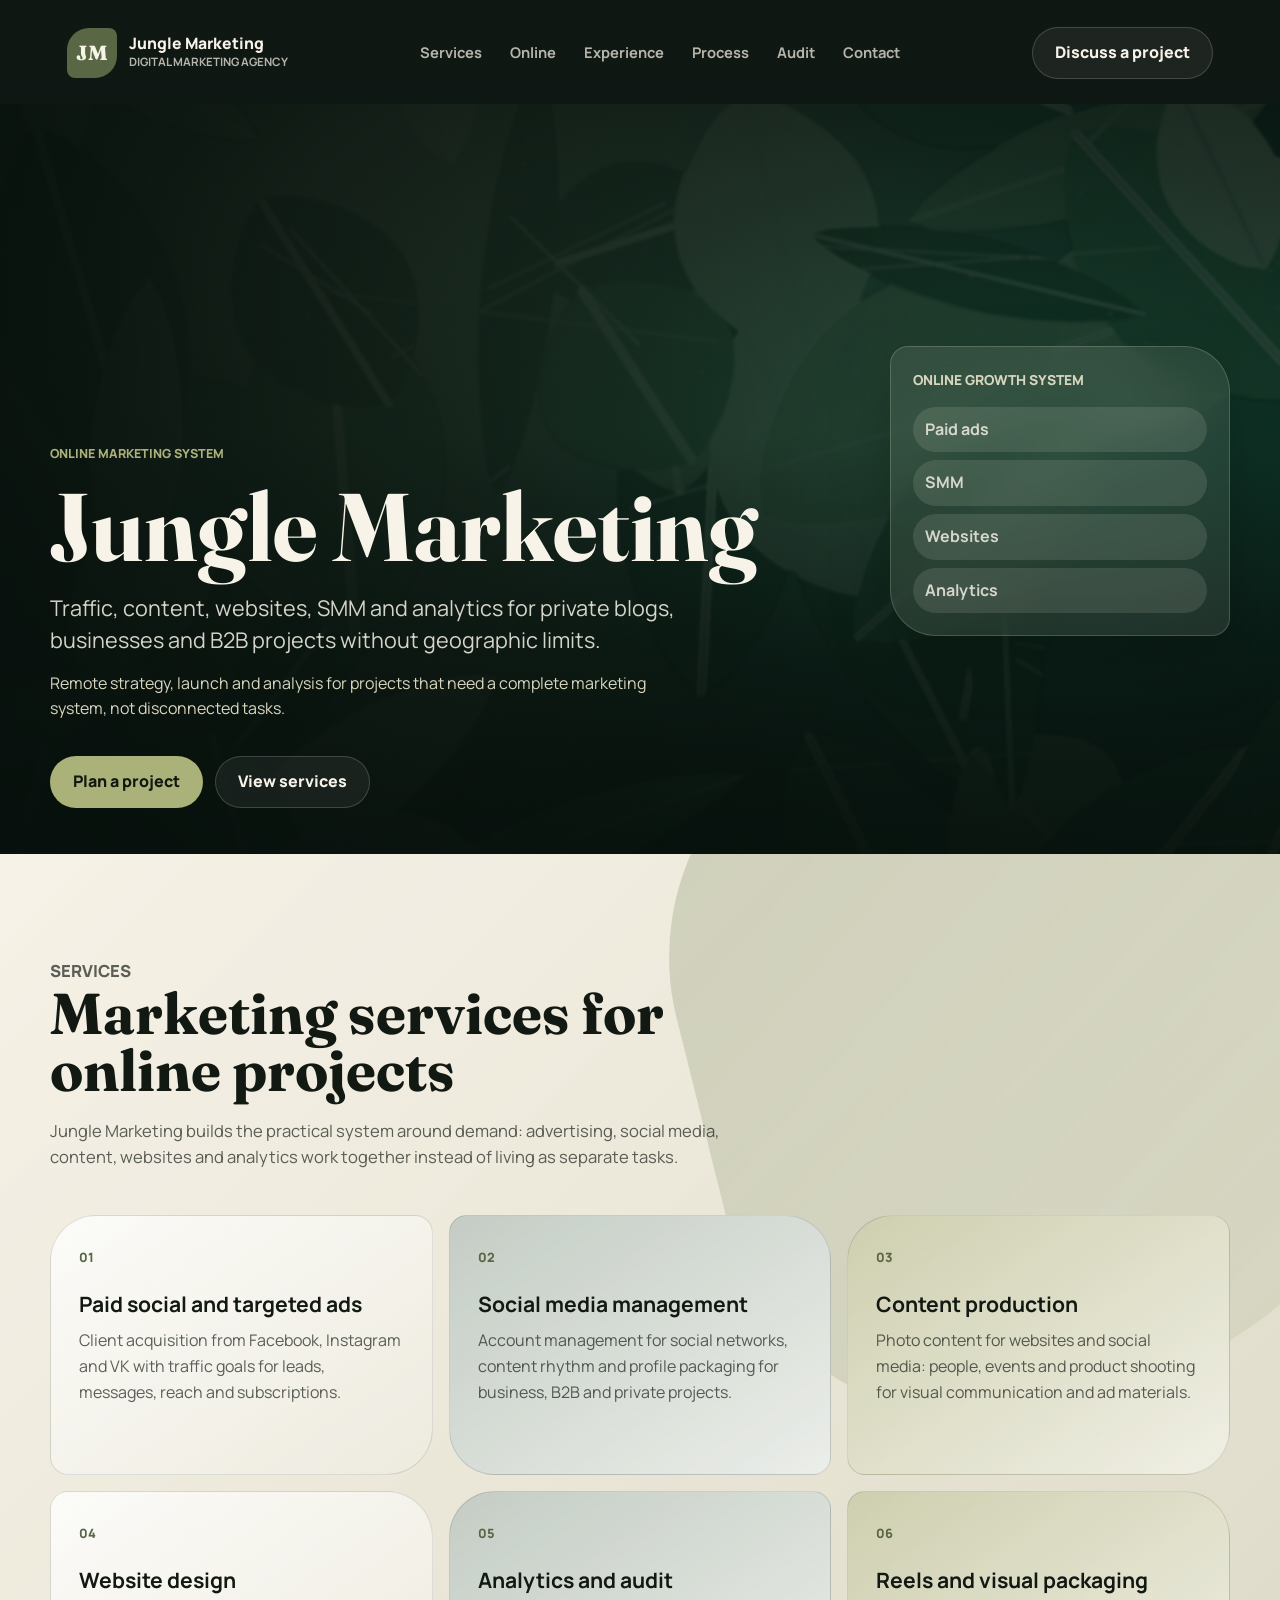
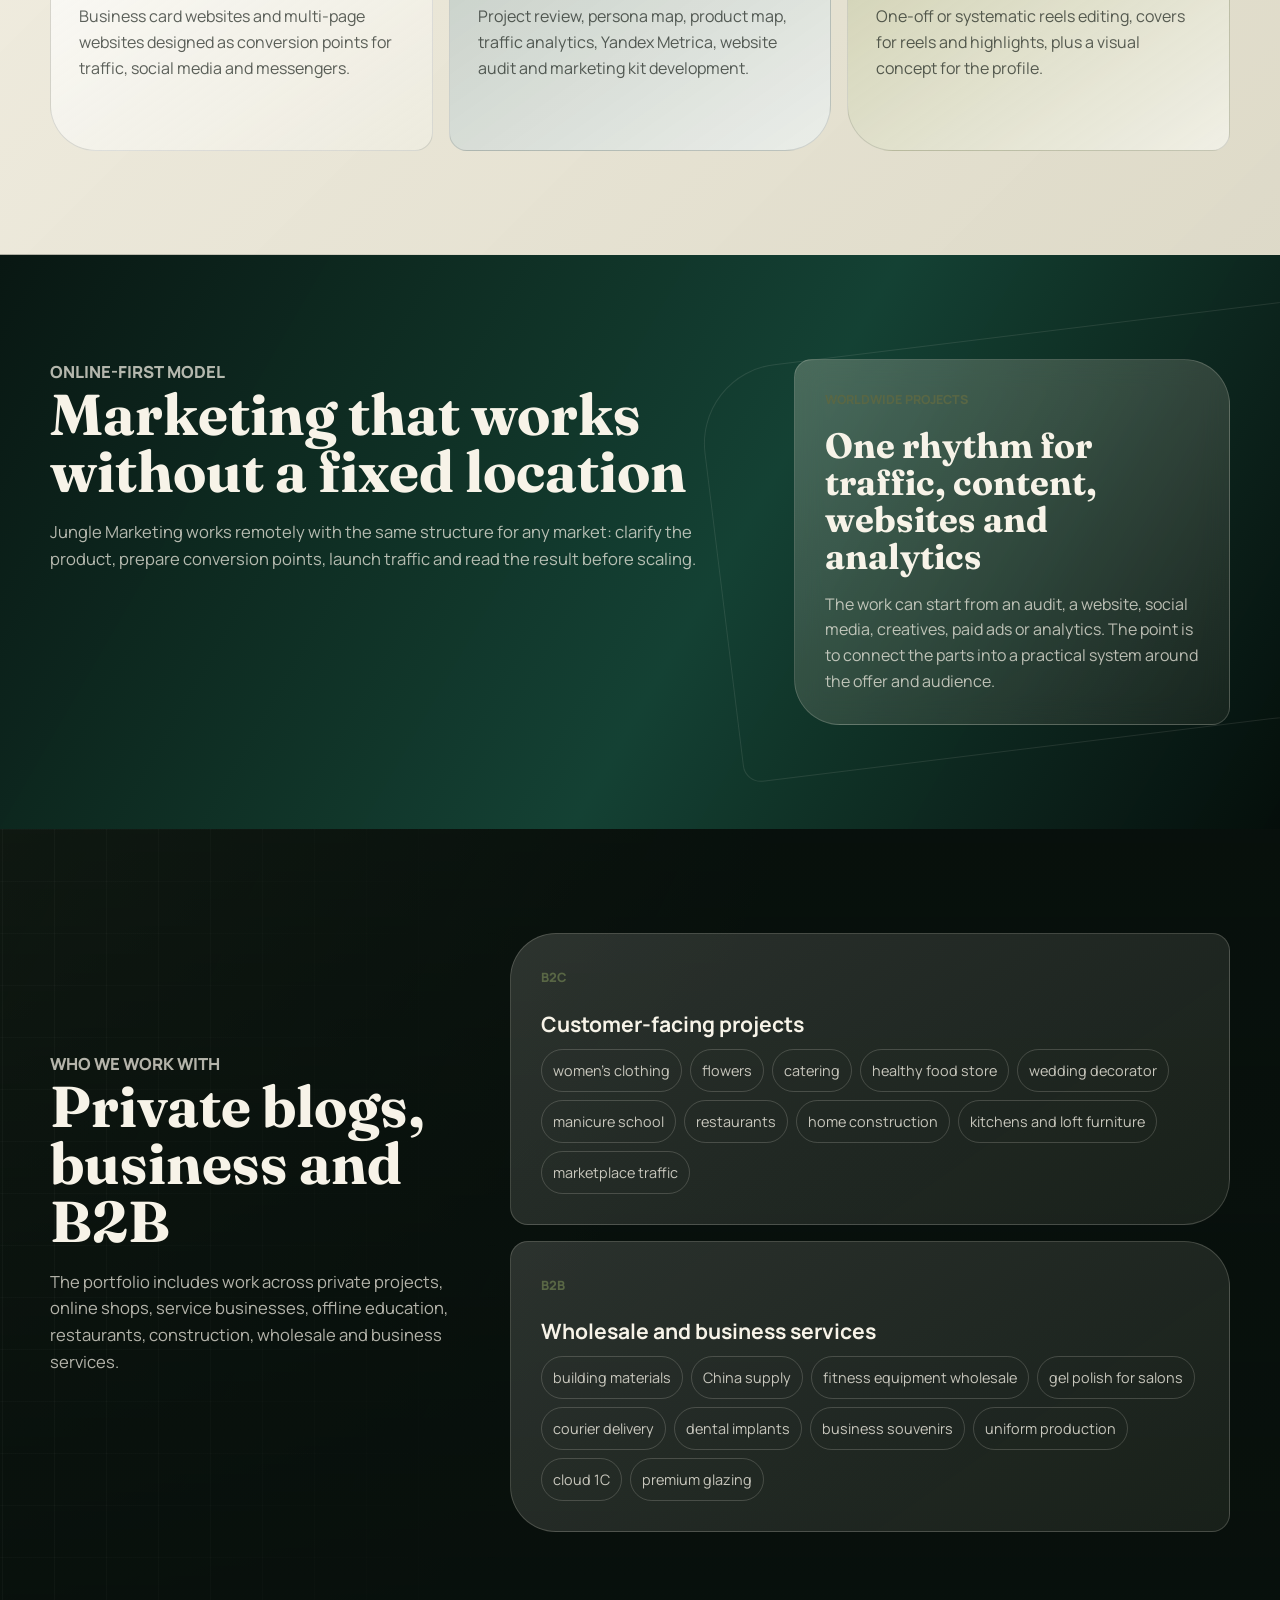
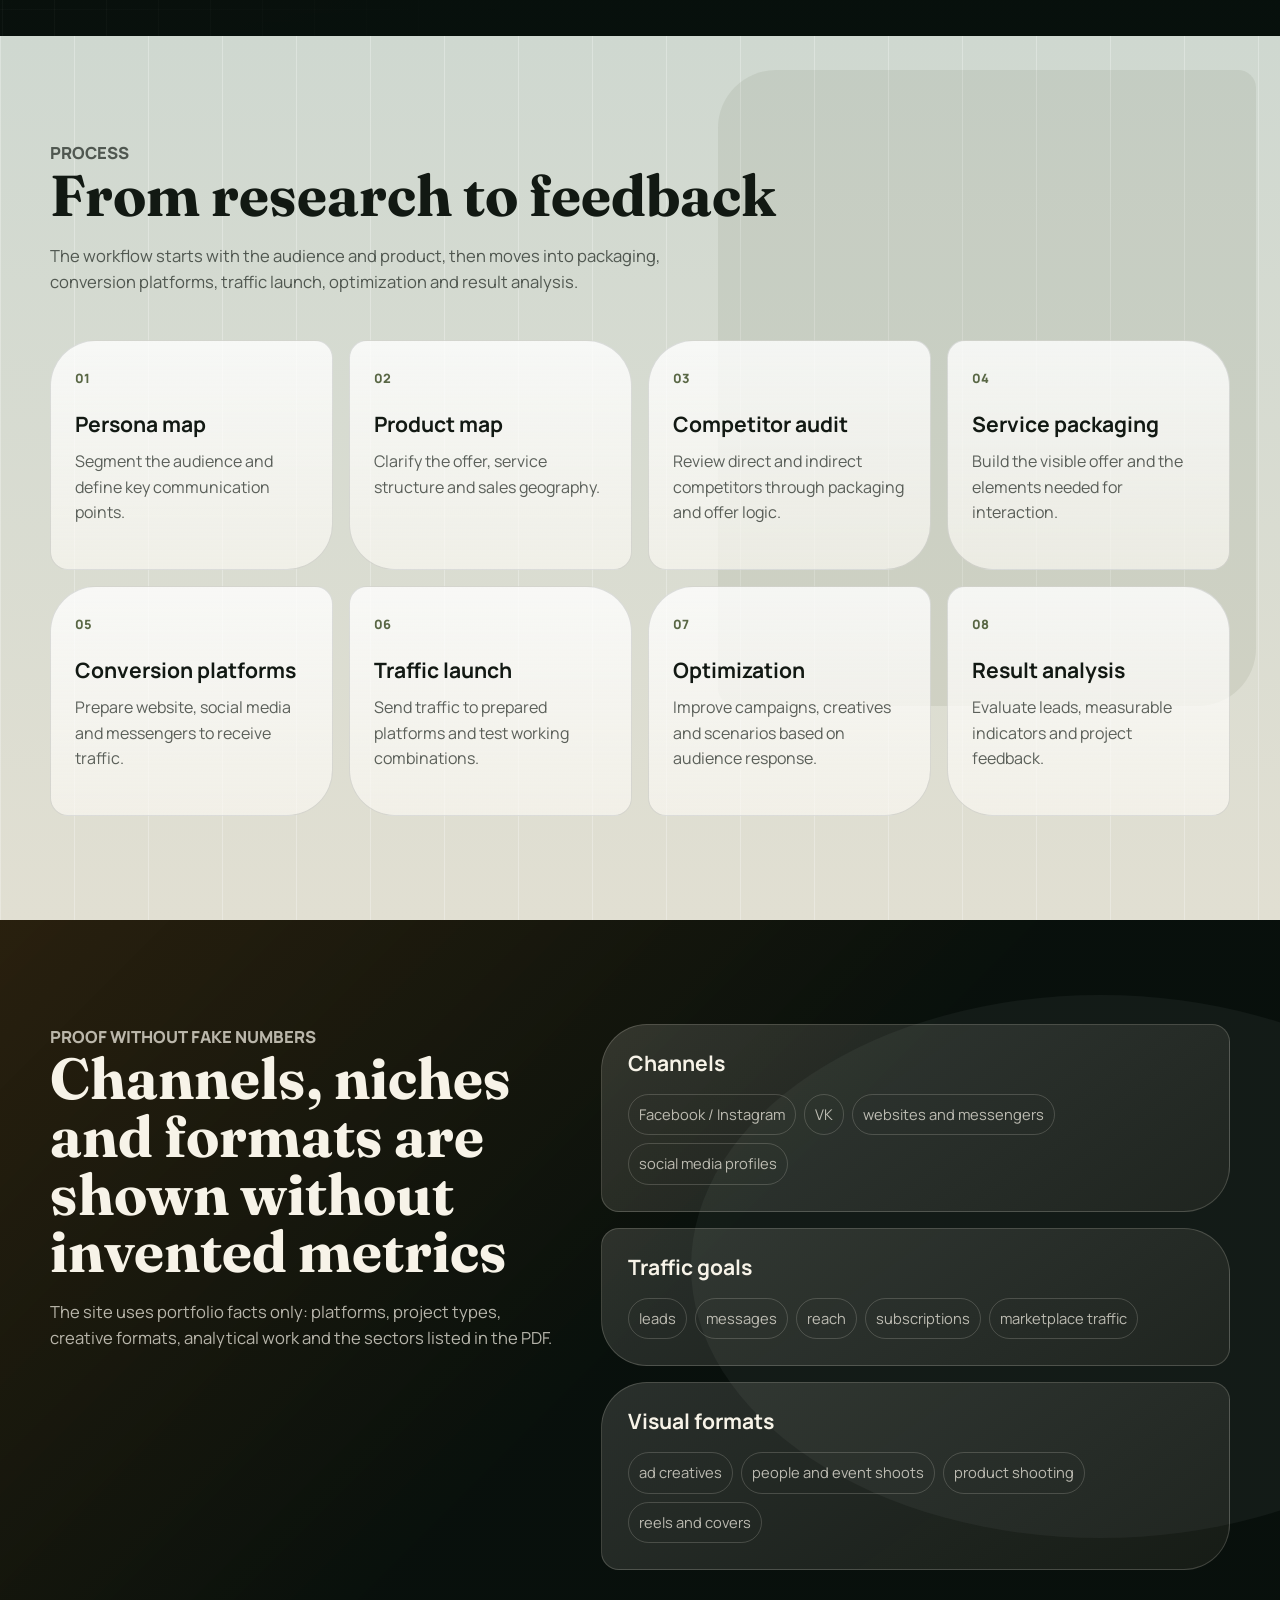
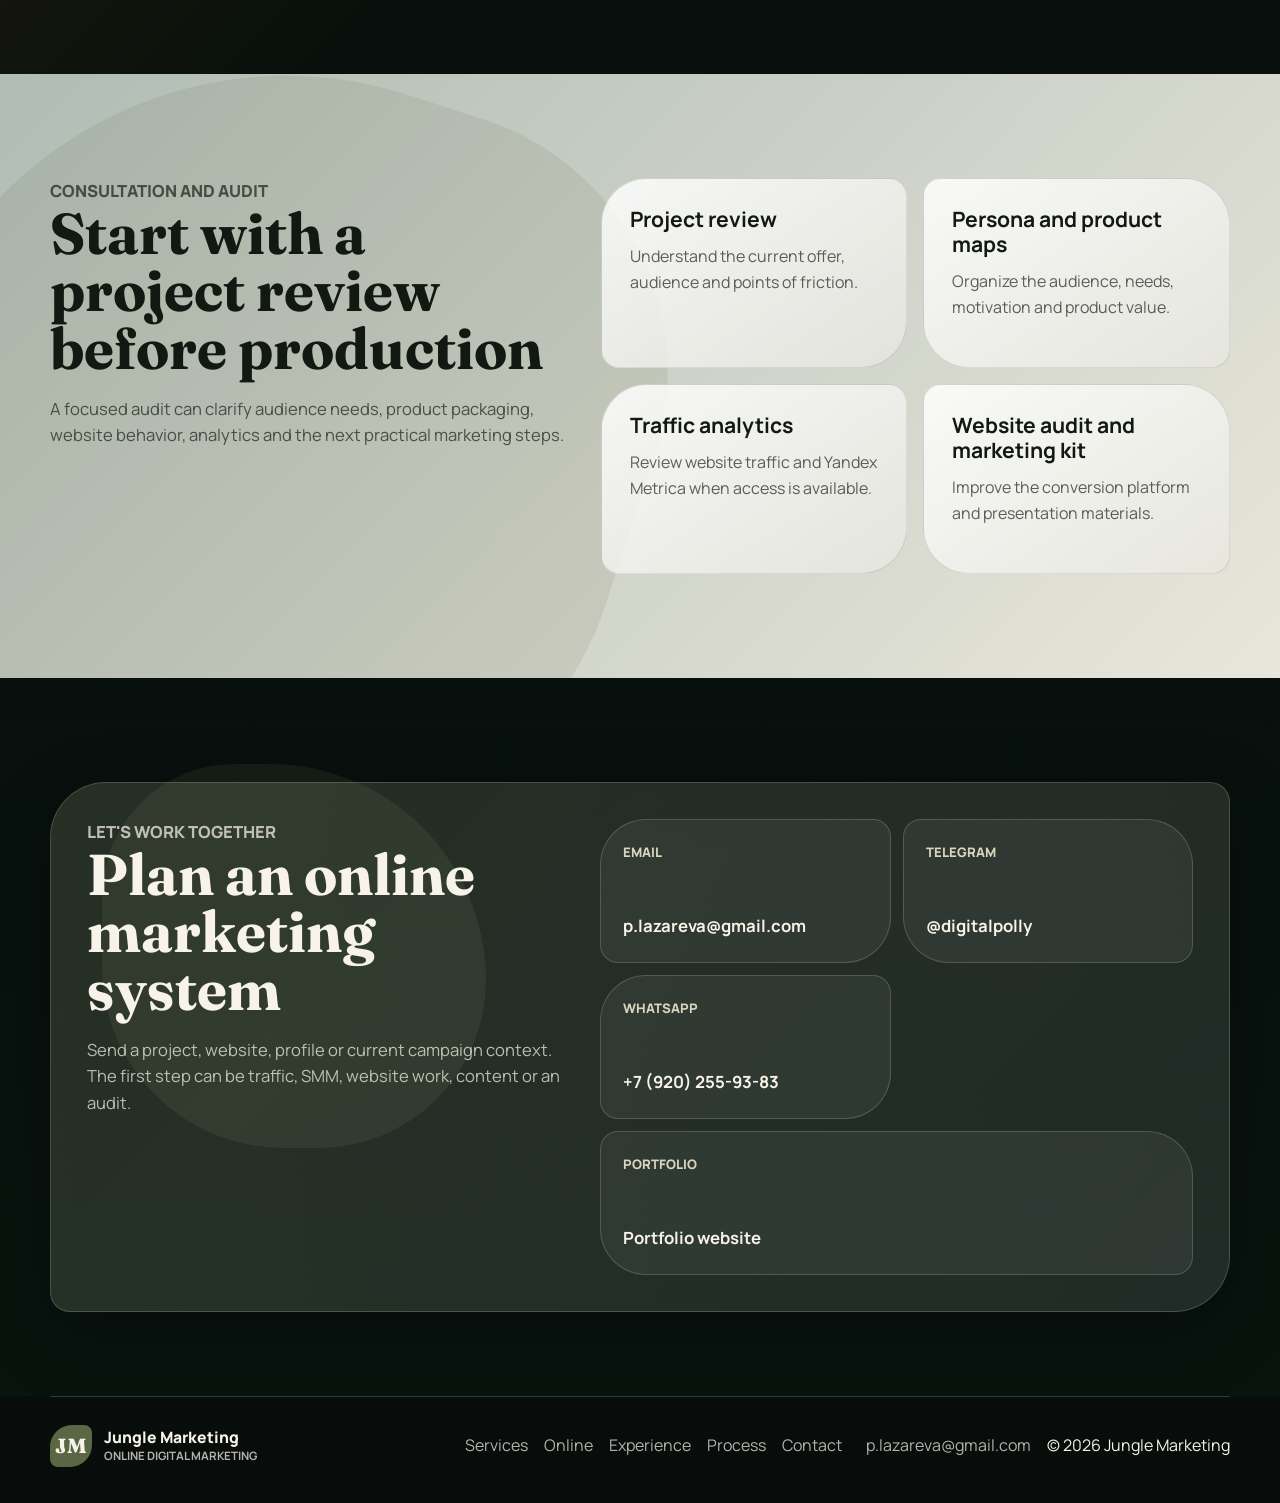
==== commit 97e6f59d: "Refocus marketing copy for online work" ====
--- a/index.html
+++ b/index.html
@@ -4,10 +4,10 @@
     <meta charset="UTF-8" />
     <meta name="viewport" content="width=device-width, initial-scale=1.0" />
     <meta http-equiv="X-UA-Compatible" content="IE=edge" />
-    <title>Digital Marketing Agency in Porto | Jungle Marketing</title>
+    <title>Online Digital Marketing Agency | Jungle Marketing</title>
     <meta
       name="description"
-      content="Jungle Marketing is a digital marketing agency for Porto projects: paid ads, SMM, content, websites, analytics and marketing audits for brands, blogs, businesses and B2B."
+      content="Jungle Marketing builds online marketing systems: paid ads, SMM, content, websites, analytics and audits for private blogs, businesses and B2B projects worldwide."
     />
     <meta
       name="robots"
@@ -33,18 +33,18 @@
     <link rel="icon" href="./favicon.svg" type="image/svg+xml" />
     <link rel="apple-touch-icon" href="./apple-touch-icon.png" />
     <link rel="manifest" href="./site.webmanifest" />
-    <link rel="preload" href="./assets/hero-jungle-porto.png" as="image" />
+    <link rel="preload" href="./assets/hero-jungle-global.png" as="image" />
 
     <meta property="og:type" content="website" />
     <meta property="og:site_name" content="Jungle Marketing" />
     <meta property="og:url" content="https://scorpochabro-solo.github.io/polly/" />
     <meta
       property="og:title"
-      content="Jungle Marketing — Digital Marketing Agency in Porto"
+      content="Jungle Marketing — Online Digital Marketing Agency"
     />
     <meta
       property="og:description"
-      content="Paid ads, SMM, websites, content and analytics for Porto brands, private blogs, businesses and B2B projects."
+      content="Paid ads, SMM, websites, content and analytics for private blogs, businesses and B2B projects worldwide."
     />
     <meta property="og:locale" content="en_US" />
     <meta property="og:image" content="https://scorpochabro-solo.github.io/polly/assets/social-preview.png" />
@@ -52,17 +52,17 @@
     <meta property="og:image:height" content="630" />
     <meta
       property="og:image:alt"
-      content="Jungle Marketing digital marketing agency in Porto"
+      content="Jungle Marketing online digital marketing agency"
     />
 
     <meta name="twitter:card" content="summary_large_image" />
     <meta
       name="twitter:title"
-      content="Jungle Marketing — Digital Marketing Agency in Porto"
+      content="Jungle Marketing — Online Digital Marketing Agency"
     />
     <meta
       name="twitter:description"
-      content="Traffic, content, websites, SMM and analytics for Porto projects."
+      content="Traffic, content, websites, SMM and analytics for online projects."
     />
     <meta name="twitter:image" content="https://scorpochabro-solo.github.io/polly/assets/social-preview.png" />
 
@@ -86,24 +86,16 @@
             "url": "https://scorpochabro-solo.github.io/polly/",
             "logo": "https://scorpochabro-solo.github.io/polly/favicon-512.png",
             "image": "https://scorpochabro-solo.github.io/polly/assets/social-preview.png",
-            "description": "Digital marketing agency for Porto projects: paid ads, SMM, content, websites, analytics and marketing audits for brands, private blogs, businesses and B2B.",
+            "description": "Online digital marketing agency for private blogs, businesses and B2B projects: paid ads, SMM, content, websites, analytics and marketing audits.",
             "email": "p.lazareva@gmail.com",
             "telephone": "+7-920-255-93-83",
             "sameAs": [
-              "https://t.me/digitalpolly",
-              "https://shotinporto.wfolio.pro/"
+              "https://t.me/digitalpolly"
             ],
-            "areaServed": {
-              "@type": "City",
-              "name": "Porto",
-              "containedInPlace": {
-                "@type": "Country",
-                "name": "Portugal"
-              }
-            },
-            "availableLanguage": ["English", "Portuguese", "Russian"],
+            "areaServed": "Worldwide",
+            "availableLanguage": ["English", "Russian"],
             "knowsAbout": [
-              "digital marketing Porto",
+              "online marketing strategy",
               "paid social advertising",
               "targeted advertising",
               "social media management",
@@ -119,7 +111,7 @@
                 "contactType": "sales",
                 "email": "p.lazareva@gmail.com",
                 "telephone": "+7-920-255-93-83",
-                "availableLanguage": ["English", "Portuguese", "Russian"]
+                "availableLanguage": ["English", "Russian"]
               }
             ],
             "hasOfferCatalog": {
@@ -131,7 +123,7 @@
                   "itemOffered": {
                     "@type": "Service",
                     "name": "Paid social and targeted advertising",
-                    "areaServed": "Porto, Portugal"
+                    "areaServed": "Worldwide"
                   }
                 },
                 {
@@ -139,7 +131,7 @@
                   "itemOffered": {
                     "@type": "Service",
                     "name": "Social media management",
-                    "areaServed": "Porto, Portugal"
+                    "areaServed": "Worldwide"
                   }
                 },
                 {
@@ -147,7 +139,7 @@
                   "itemOffered": {
                     "@type": "Service",
                     "name": "Content production for websites and social media",
-                    "areaServed": "Porto, Portugal"
+                    "areaServed": "Worldwide"
                   }
                 },
                 {
@@ -155,7 +147,7 @@
                   "itemOffered": {
                     "@type": "Service",
                     "name": "Website design and landing pages",
-                    "areaServed": "Porto, Portugal"
+                    "areaServed": "Worldwide"
                   }
                 },
                 {
@@ -163,7 +155,7 @@
                   "itemOffered": {
                     "@type": "Service",
                     "name": "Analytics, website audit and marketing kit",
-                    "areaServed": "Porto, Portugal"
+                    "areaServed": "Worldwide"
                   }
                 }
               ]
@@ -182,9 +174,9 @@
           {
             "@type": "WebPage",
             "@id": "https://scorpochabro-solo.github.io/polly/#webpage",
-            "name": "Digital Marketing Agency in Porto | Jungle Marketing",
+            "name": "Online Digital Marketing Agency | Jungle Marketing",
             "url": "https://scorpochabro-solo.github.io/polly/",
-            "description": "Paid ads, SMM, websites, content and analytics for Porto brands, private blogs, businesses and B2B projects.",
+            "description": "Paid ads, SMM, websites, content and analytics for private blogs, businesses and B2B projects worldwide.",
             "isPartOf": {
               "@id": "https://scorpochabro-solo.github.io/polly/#website"
             },
@@ -230,7 +222,7 @@
 
         <nav class="site-nav" id="site-navigation" data-menu aria-label="Primary navigation">
           <a href="#services" data-scroll>Services</a>
-          <a href="#porto" data-scroll>Porto</a>
+          <a href="#online" data-scroll>Online</a>
           <a href="#experience" data-scroll>Experience</a>
           <a href="#process" data-scroll>Process</a>
           <a href="#audit" data-scroll>Audit</a>
@@ -248,7 +240,7 @@
       <section class="hero" aria-labelledby="hero-title">
         <picture class="hero__media" aria-hidden="true">
           <img
-            src="./assets/hero-jungle-porto.png"
+            src="./assets/hero-jungle-global.png"
             width="1800"
             height="1200"
             alt=""
@@ -260,15 +252,15 @@
 
         <div class="container hero__inner">
           <div class="hero__copy reveal">
-            <p class="eyebrow">Digital marketing agency in Porto</p>
+            <p class="eyebrow">Online marketing system</p>
             <h1 id="hero-title">Jungle Marketing</h1>
             <p class="hero__lead">
-              Traffic, content, websites, SMM and analytics for Porto brands,
-              private blogs, businesses and B2B projects.
-            </p>
-            <p class="hero__pt" lang="pt-PT">
-              Agência de marketing digital no Porto para anúncios pagos, redes
-              sociais, sites, conteúdo e análise.
+              Traffic, content, websites, SMM and analytics for private blogs,
+              businesses and B2B projects without geographic limits.
+            </p>
+            <p class="hero__note">
+              Remote strategy, launch and analysis for projects that need a
+              complete marketing system, not disconnected tasks.
             </p>
             <div class="hero__actions">
               <a class="button" href="#contacts" data-scroll>Plan a project</a>
@@ -279,7 +271,7 @@
           </div>
 
           <div class="hero__signal reveal" data-parallax>
-            <span>Porto growth system</span>
+            <span>Online growth system</span>
             <ul aria-label="Core marketing directions">
               <li>Paid ads</li>
               <li>SMM</li>
@@ -295,7 +287,7 @@
         <div class="container">
           <div class="section-heading reveal">
             <p class="eyebrow">Services</p>
-            <h2 id="services-title">Marketing services for Porto projects</h2>
+            <h2 id="services-title">Marketing services for online projects</h2>
             <p>
               Jungle Marketing builds the practical system around demand:
               advertising, social media, content, websites and analytics work
@@ -361,27 +353,26 @@
         </div>
       </section>
 
-      <!-- Porto SEO -->
-      <section class="section porto-section" id="porto" aria-labelledby="porto-title">
-        <div class="container porto-layout">
+      <!-- Online model -->
+      <section class="section online-section" id="online" aria-labelledby="online-title">
+        <div class="container online-layout">
           <div class="section-heading reveal">
-            <p class="eyebrow">Porto focus</p>
-            <h2 id="porto-title">Digital marketing agency in Porto for brands that need a system</h2>
-            <p>
-              For Google search intent around marketing agency Porto, digital
-              marketing Porto, social media management Porto, paid ads Porto
-              and website design Porto, the offer is simple: build the funnel
-              before scaling traffic.
-            </p>
-          </div>
-
-          <div class="porto-copy reveal" lang="pt-PT">
-            <p class="eyebrow">Marketing digital Porto</p>
-            <h3>Agência de marketing no Porto para tráfego, conteúdo, sites e análise</h3>
-            <p>
-              A Jungle Marketing ajuda projetos no Porto a organizar a oferta,
-              preparar canais de conversão, lançar tráfego pago e analisar o
-              resultado sem promessas artificiais.
+            <p class="eyebrow">Online-first model</p>
+            <h2 id="online-title">Marketing that works without a fixed location</h2>
+            <p>
+              Jungle Marketing works remotely with the same structure for any
+              market: clarify the product, prepare conversion points, launch
+              traffic and read the result before scaling.
+            </p>
+          </div>
+
+          <div class="online-copy reveal">
+            <p class="eyebrow">Worldwide projects</p>
+            <h3>One rhythm for traffic, content, websites and analytics</h3>
+            <p>
+              The work can start from an audit, a website, social media,
+              creatives, paid ads or analytics. The point is to connect the
+              parts into a practical system around the offer and audience.
             </p>
           </div>
         </div>
@@ -579,14 +570,10 @@
         <div class="container contact-block reveal">
           <div class="contact-block__intro">
             <p class="eyebrow">Let's work together</p>
-            <h2 id="contact-title">Plan a Porto marketing system</h2>
+            <h2 id="contact-title">Plan an online marketing system</h2>
             <p>
               Send a project, website, profile or current campaign context. The
               first step can be traffic, SMM, website work, content or an audit.
-            </p>
-            <p lang="pt-PT">
-              Vamos organizar tráfego, conteúdo, site e análise para o seu
-              projeto no Porto.
             </p>
           </div>
 
@@ -620,7 +607,7 @@
               rel="noopener noreferrer"
             >
               <span>Portfolio</span>
-              <strong>shotinporto.wfolio.pro</strong>
+              <strong>Portfolio website</strong>
             </a>
           </div>
         </div>
@@ -633,13 +620,13 @@
           <span class="brand__mark">JM</span>
           <span class="brand__text">
             <strong>Jungle Marketing</strong>
-            <small>Porto digital marketing</small>
+            <small>Online digital marketing</small>
           </span>
         </a>
 
         <nav class="site-footer__nav" aria-label="Footer navigation">
           <a href="#services" data-scroll>Services</a>
-          <a href="#porto" data-scroll>Porto</a>
+          <a href="#online" data-scroll>Online</a>
           <a href="#experience" data-scroll>Experience</a>
           <a href="#process" data-scroll>Process</a>
           <a href="#contacts" data-scroll>Contact</a>
--- a/style.css
+++ b/style.css
@@ -198,7 +198,7 @@
 }
 
 .section--light .eyebrow,
-.porto-copy .eyebrow {
+.online-copy .eyebrow {
   color: var(--olive);
 }
 
@@ -468,7 +468,7 @@
   line-height: 1.45;
 }
 
-.hero__pt {
+.hero__note {
   max-width: 620px;
   margin: 16px 0 0;
   color: var(--paper-2);
@@ -619,14 +619,14 @@
   color: rgba(18, 25, 19, 0.68);
 }
 
-.porto-section {
+.online-section {
   overflow: hidden;
   background:
     linear-gradient(120deg, rgba(8, 23, 18, 0.96), rgba(21, 70, 55, 0.9) 56%, rgba(5, 14, 11, 0.98)),
     var(--bg-2);
 }
 
-.porto-section::before {
+.online-section::before {
   content: "";
   position: absolute;
   inset: 12% -18vw auto auto;
@@ -638,14 +638,14 @@
   opacity: 0.7;
 }
 
-.porto-layout {
+.online-layout {
   display: grid;
   grid-template-columns: minmax(0, 1fr) minmax(320px, 0.62fr);
   gap: 40px;
   align-items: start;
 }
 
-.porto-copy {
+.online-copy {
   padding: 30px;
   border: 1px solid var(--line);
   border-radius: var(--radius-organic-flip);
@@ -675,14 +675,14 @@
   mask-image: linear-gradient(90deg, #000, transparent);
 }
 
-.porto-copy h3 {
+.online-copy h3 {
   margin: 0 0 16px;
   font-family: var(--font-display);
   font-size: 2.2rem;
   line-height: 1.05;
 }
 
-.porto-copy p:last-child {
+.online-copy p:last-child {
   margin: 0;
   color: var(--muted);
 }
@@ -956,7 +956,7 @@
     display: none;
   }
 
-.site-header.is-open .site-nav {
+  .site-header.is-open .site-nav {
     position: absolute;
     top: calc(100% + 6px);
     left: var(--gutter);
@@ -975,7 +975,7 @@
   }
 
   .hero__inner,
-  .porto-layout,
+  .online-layout,
   .experience-layout,
   .proof-layout,
   .audit-layout,
@@ -1085,7 +1085,7 @@
     font-size: 1rem;
   }
 
-  .hero__pt {
+  .hero__note {
     font-size: 0.92rem;
   }
 
@@ -1127,7 +1127,7 @@
   .process-card,
   .proof-card,
   .audit-card,
-  .porto-copy,
+  .online-copy,
   .contact-block,
   .contact-card {
     padding: 20px;
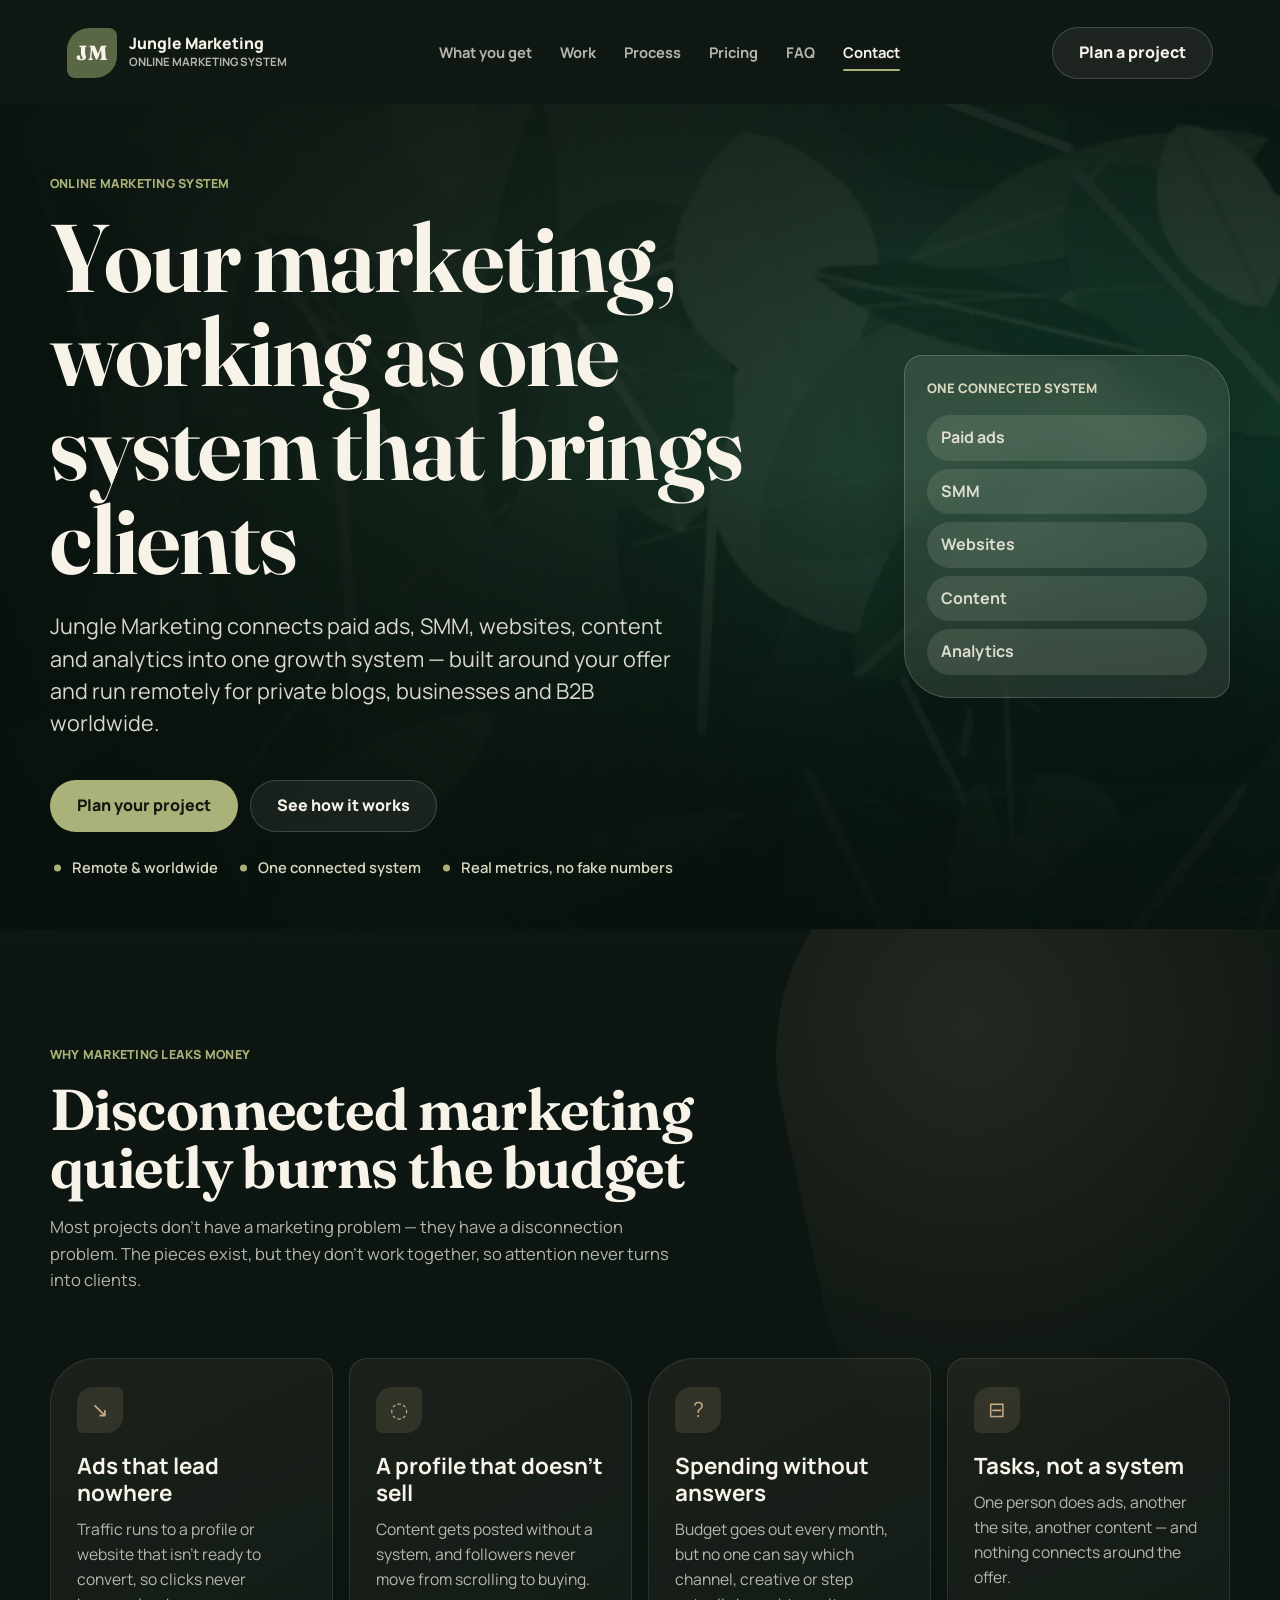
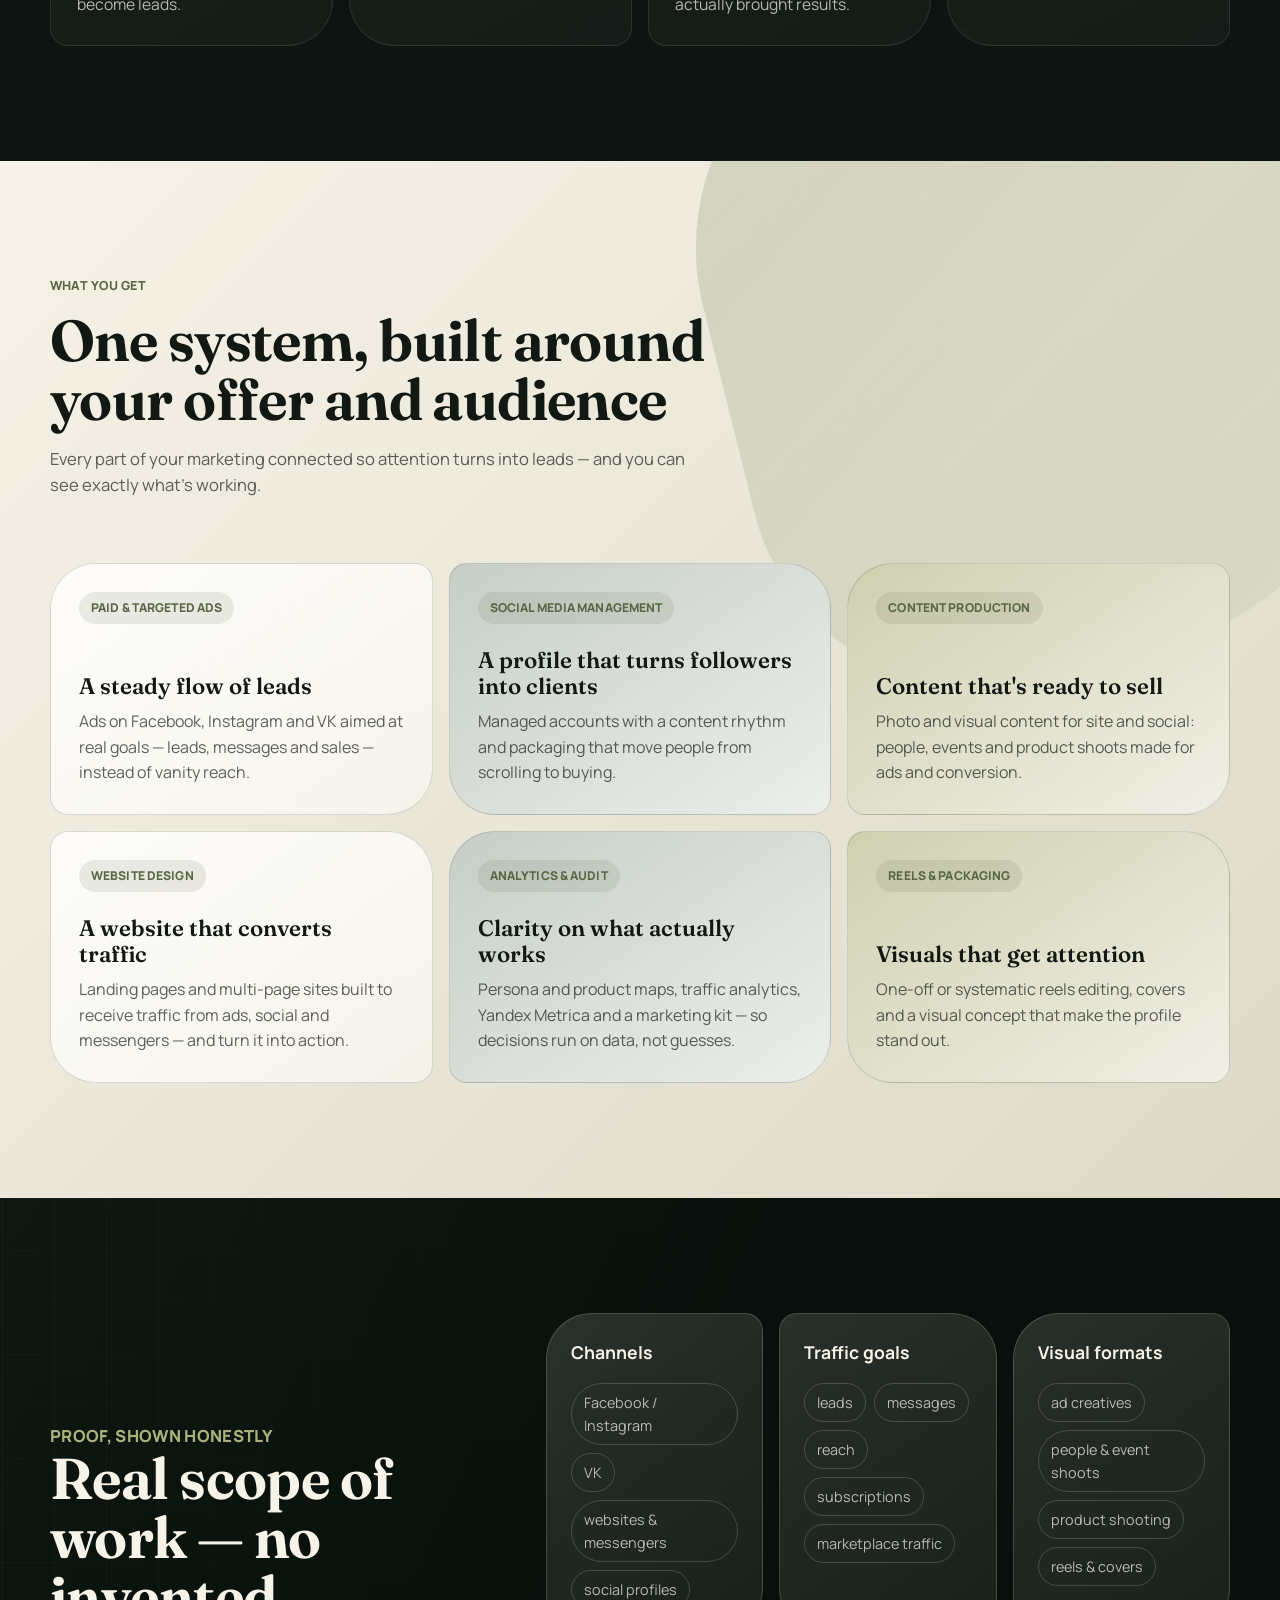
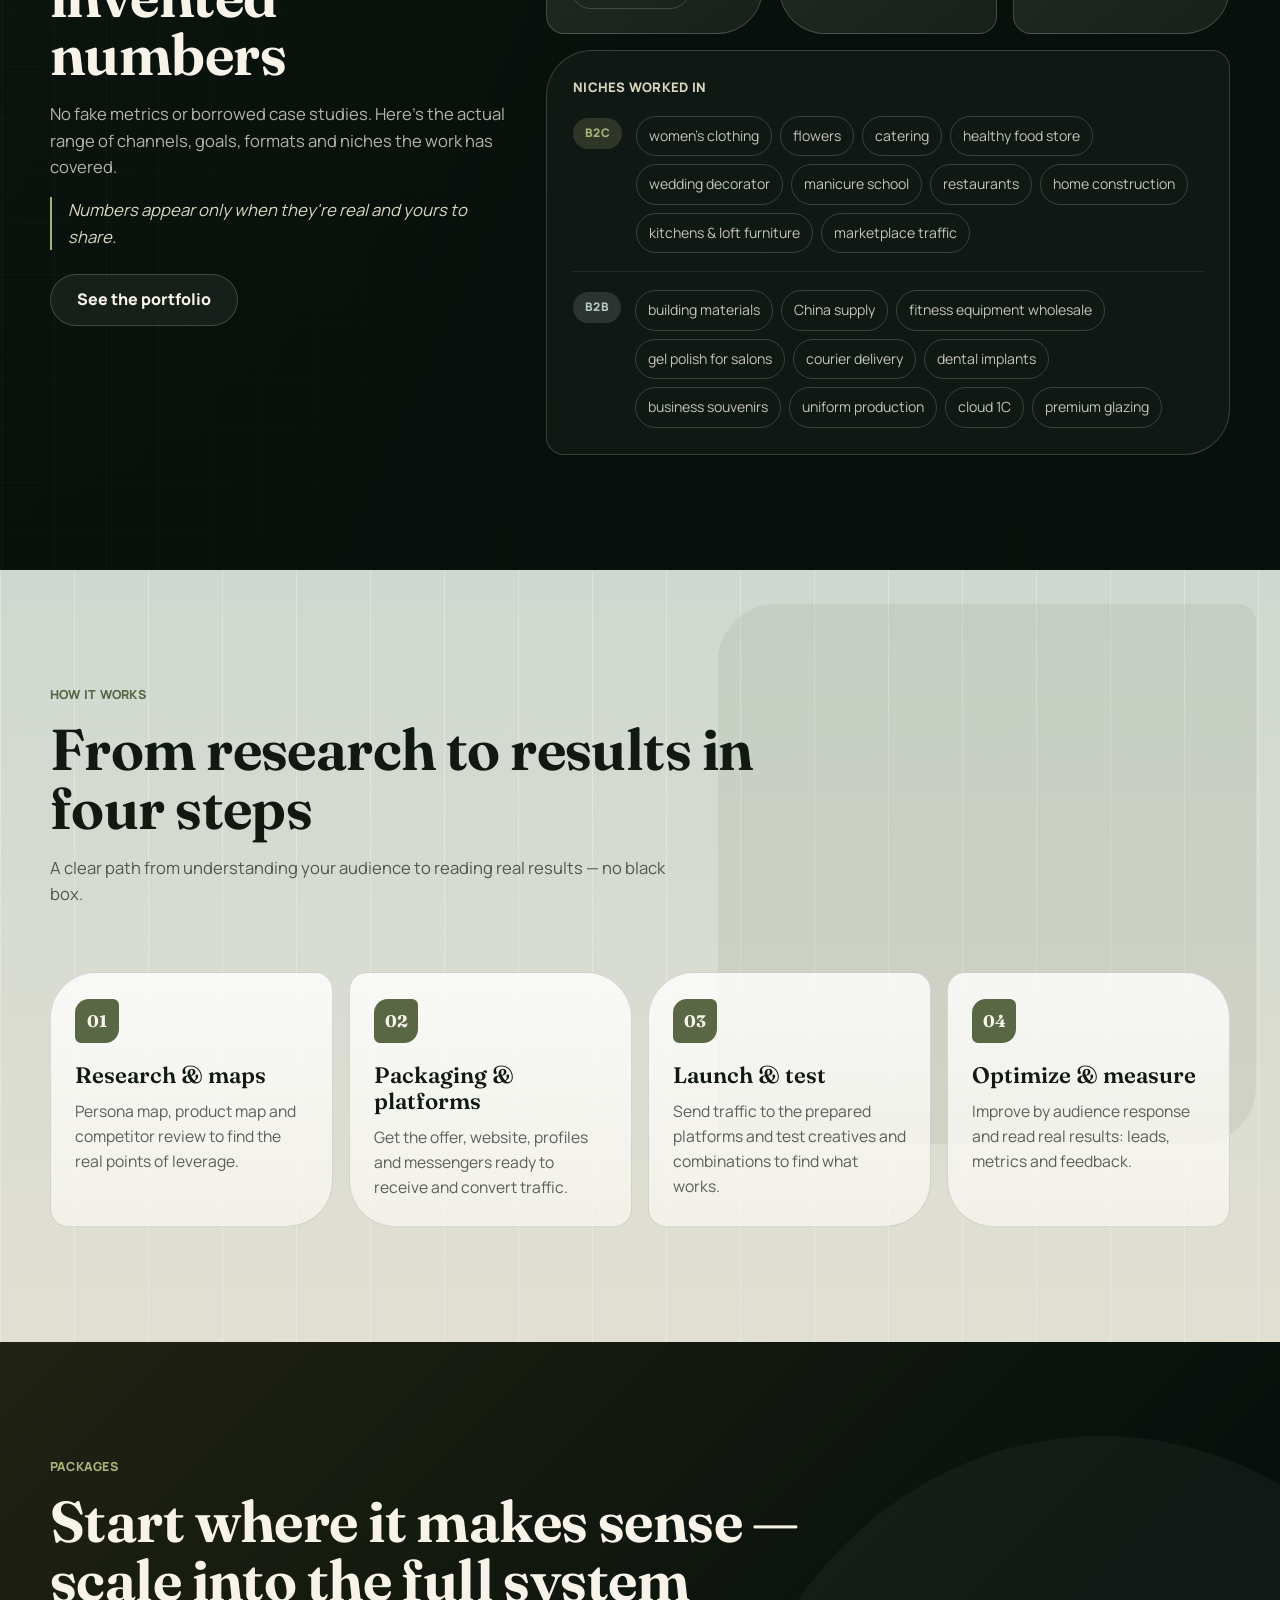
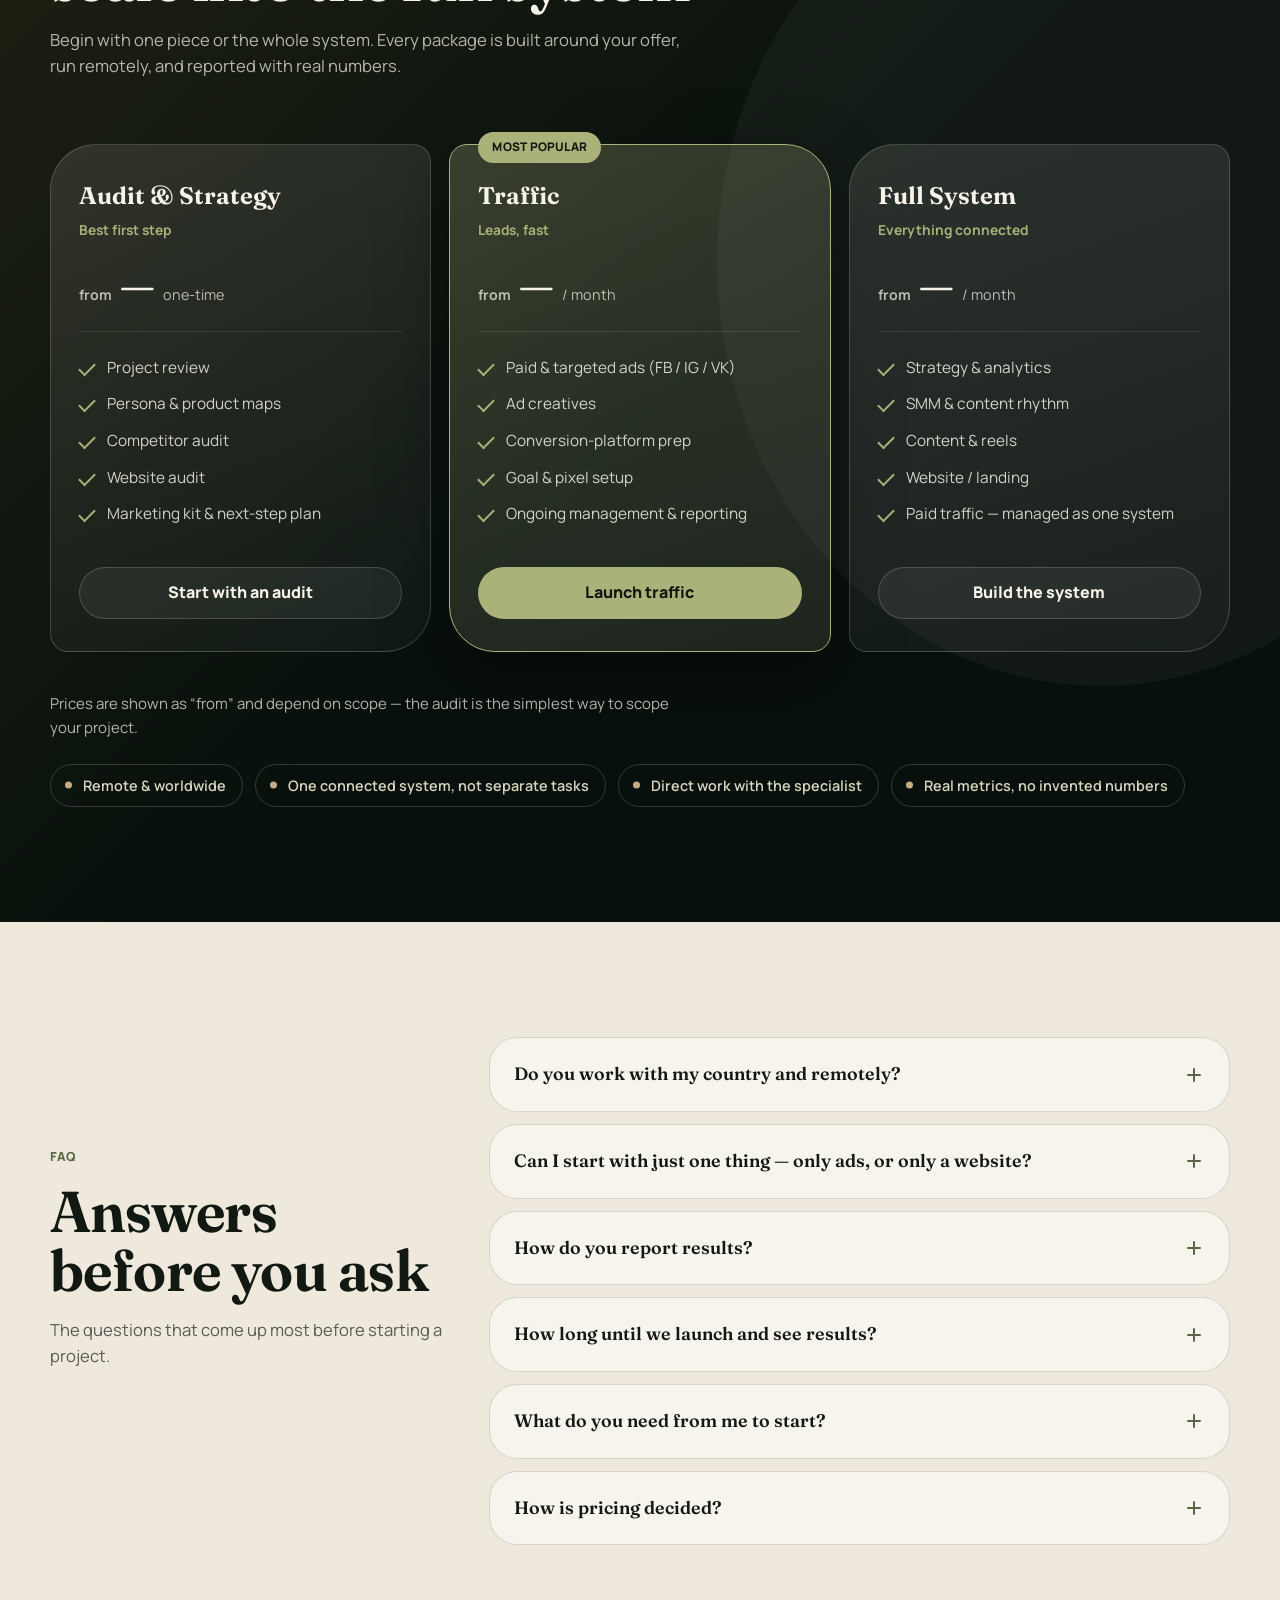
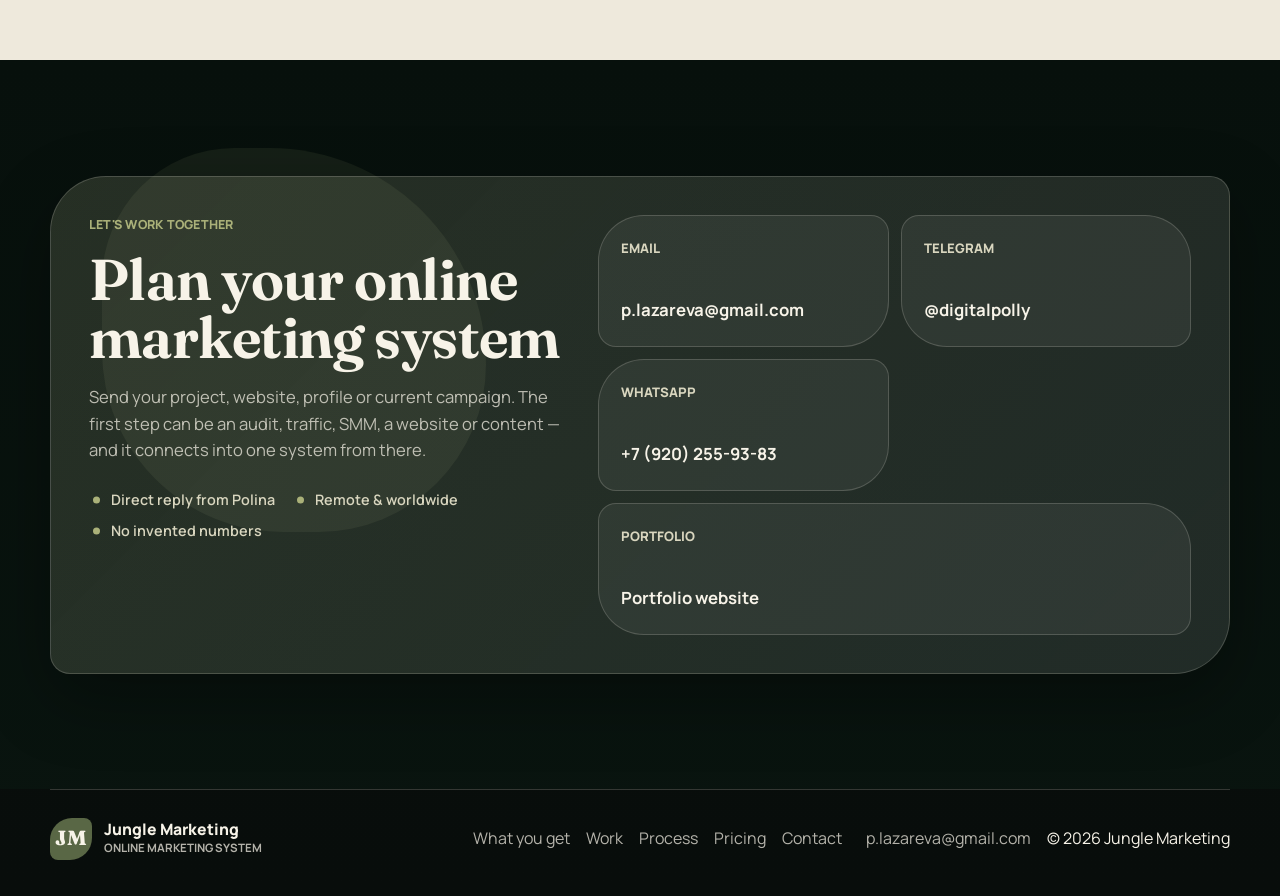
==== commit 757e02e2: "Redesign landing into a conversion-focused selling page - Restructure to a selling-page flow: offer " ====
--- a/index.html
+++ b/index.html
@@ -4,10 +4,10 @@
     <meta charset="UTF-8" />
     <meta name="viewport" content="width=device-width, initial-scale=1.0" />
     <meta http-equiv="X-UA-Compatible" content="IE=edge" />
-    <title>Online Digital Marketing Agency | Jungle Marketing</title>
+    <title>Jungle Marketing — One Marketing System That Brings Clients</title>
     <meta
       name="description"
-      content="Jungle Marketing builds online marketing systems: paid ads, SMM, content, websites, analytics and audits for private blogs, businesses and B2B projects worldwide."
+      content="Jungle Marketing connects paid ads, SMM, websites, content and analytics into one remote marketing system for private blogs, businesses and B2B worldwide. Start with an audit."
     />
     <meta
       name="robots"
@@ -33,18 +33,24 @@
     <link rel="icon" href="./favicon.svg" type="image/svg+xml" />
     <link rel="apple-touch-icon" href="./apple-touch-icon.png" />
     <link rel="manifest" href="./site.webmanifest" />
-    <link rel="preload" href="./assets/hero-jungle-global.png" as="image" />
+    <link
+      rel="preload"
+      as="image"
+      href="./assets/hero-jungle-global.webp"
+      imagesrcset="./assets/hero-jungle-global-1100.webp 1100w, ./assets/hero-jungle-global.webp 1800w"
+      imagesizes="100vw"
+    />
 
     <meta property="og:type" content="website" />
     <meta property="og:site_name" content="Jungle Marketing" />
     <meta property="og:url" content="https://scorpochabro-solo.github.io/polly/" />
     <meta
       property="og:title"
-      content="Jungle Marketing — Online Digital Marketing Agency"
+      content="Jungle Marketing — One Marketing System That Brings Clients"
     />
     <meta
       property="og:description"
-      content="Paid ads, SMM, websites, content and analytics for private blogs, businesses and B2B projects worldwide."
+      content="Paid ads, SMM, websites, content and analytics connected into one remote marketing system for blogs, businesses and B2B worldwide."
     />
     <meta property="og:locale" content="en_US" />
     <meta property="og:image" content="https://scorpochabro-solo.github.io/polly/assets/social-preview.png" />
@@ -52,17 +58,17 @@
     <meta property="og:image:height" content="630" />
     <meta
       property="og:image:alt"
-      content="Jungle Marketing online digital marketing agency"
+      content="Jungle Marketing — online marketing system"
     />
 
     <meta name="twitter:card" content="summary_large_image" />
     <meta
       name="twitter:title"
-      content="Jungle Marketing — Online Digital Marketing Agency"
+      content="Jungle Marketing — One Marketing System That Brings Clients"
     />
     <meta
       name="twitter:description"
-      content="Traffic, content, websites, SMM and analytics for online projects."
+      content="Traffic, content, websites, SMM and analytics connected into one growth system."
     />
     <meta name="twitter:image" content="https://scorpochabro-solo.github.io/polly/assets/social-preview.png" />
 
@@ -86,7 +92,7 @@
             "url": "https://scorpochabro-solo.github.io/polly/",
             "logo": "https://scorpochabro-solo.github.io/polly/favicon-512.png",
             "image": "https://scorpochabro-solo.github.io/polly/assets/social-preview.png",
-            "description": "Online digital marketing agency for private blogs, businesses and B2B projects: paid ads, SMM, content, websites, analytics and marketing audits.",
+            "description": "Online marketing system for private blogs, businesses and B2B projects: paid ads, SMM, content, websites, analytics and marketing audits, connected and run remotely worldwide.",
             "email": "p.lazareva@gmail.com",
             "telephone": "+7-920-255-93-83",
             "sameAs": [
@@ -116,13 +122,14 @@
             ],
             "hasOfferCatalog": {
               "@type": "OfferCatalog",
-              "name": "Jungle Marketing services",
+              "name": "Jungle Marketing packages",
               "itemListElement": [
                 {
                   "@type": "Offer",
                   "itemOffered": {
                     "@type": "Service",
-                    "name": "Paid social and targeted advertising",
+                    "name": "Audit and strategy",
+                    "description": "Project review, persona and product maps, competitor audit, website audit and marketing kit.",
                     "areaServed": "Worldwide"
                   }
                 },
@@ -130,7 +137,8 @@
                   "@type": "Offer",
                   "itemOffered": {
                     "@type": "Service",
-                    "name": "Social media management",
+                    "name": "Traffic",
+                    "description": "Paid and targeted advertising on Facebook, Instagram and VK with creatives, conversion-platform prep and ongoing management.",
                     "areaServed": "Worldwide"
                   }
                 },
@@ -138,23 +146,8 @@
                   "@type": "Offer",
                   "itemOffered": {
                     "@type": "Service",
-                    "name": "Content production for websites and social media",
-                    "areaServed": "Worldwide"
-                  }
-                },
-                {
-                  "@type": "Offer",
-                  "itemOffered": {
-                    "@type": "Service",
-                    "name": "Website design and landing pages",
-                    "areaServed": "Worldwide"
-                  }
-                },
-                {
-                  "@type": "Offer",
-                  "itemOffered": {
-                    "@type": "Service",
-                    "name": "Analytics, website audit and marketing kit",
+                    "name": "Full marketing system",
+                    "description": "Strategy, SMM, content and reels, website, paid traffic and analytics, managed together as one system.",
                     "areaServed": "Worldwide"
                   }
                 }
@@ -174,9 +167,9 @@
           {
             "@type": "WebPage",
             "@id": "https://scorpochabro-solo.github.io/polly/#webpage",
-            "name": "Online Digital Marketing Agency | Jungle Marketing",
+            "name": "Jungle Marketing — One Marketing System That Brings Clients",
             "url": "https://scorpochabro-solo.github.io/polly/",
-            "description": "Paid ads, SMM, websites, content and analytics for private blogs, businesses and B2B projects worldwide.",
+            "description": "Paid ads, SMM, websites, content and analytics connected into one remote marketing system for private blogs, businesses and B2B worldwide.",
             "isPartOf": {
               "@id": "https://scorpochabro-solo.github.io/polly/#website"
             },
@@ -201,10 +194,10 @@
     <header class="site-header" id="top" data-header>
       <div class="container site-header__inner">
         <a class="brand" href="#top" aria-label="Jungle Marketing home" data-scroll>
-          <span class="brand__mark">JM</span>
+          <span class="brand__mark" aria-hidden="true">JM</span>
           <span class="brand__text">
             <strong>Jungle Marketing</strong>
-            <small>Digital marketing agency</small>
+            <small>Online marketing system</small>
           </span>
         </a>
 
@@ -221,24 +214,29 @@
         </button>
 
         <nav class="site-nav" id="site-navigation" data-menu aria-label="Primary navigation">
-          <a href="#services" data-scroll>Services</a>
-          <a href="#online" data-scroll>Online</a>
-          <a href="#experience" data-scroll>Experience</a>
+          <a href="#benefits" data-scroll>What you get</a>
+          <a href="#proof" data-scroll>Work</a>
           <a href="#process" data-scroll>Process</a>
-          <a href="#audit" data-scroll>Audit</a>
+          <a href="#pricing" data-scroll>Pricing</a>
+          <a href="#faq" data-scroll>FAQ</a>
           <a href="#contacts" data-scroll>Contact</a>
         </nav>
 
         <a class="button button--ghost site-header__cta" href="#contacts" data-scroll>
-          Discuss a project
+          Plan a project
         </a>
       </div>
     </header>
 
     <main id="main-content" class="site-main">
-      <!-- Hero -->
+      <!-- 1. Hero: offer in one phrase + subheadline + CTA + visual -->
       <section class="hero" aria-labelledby="hero-title">
         <picture class="hero__media" aria-hidden="true">
+          <source
+            type="image/webp"
+            srcset="./assets/hero-jungle-global-1100.webp 1100w, ./assets/hero-jungle-global.webp 1800w"
+            sizes="100vw"
+          />
           <img
             src="./assets/hero-jungle-global.png"
             width="1800"
@@ -253,328 +251,492 @@
         <div class="container hero__inner">
           <div class="hero__copy reveal">
             <p class="eyebrow">Online marketing system</p>
-            <h1 id="hero-title">Jungle Marketing</h1>
+            <h1 id="hero-title">Your marketing, working as one system that brings clients</h1>
             <p class="hero__lead">
-              Traffic, content, websites, SMM and analytics for private blogs,
-              businesses and B2B projects without geographic limits.
-            </p>
-            <p class="hero__note">
-              Remote strategy, launch and analysis for projects that need a
-              complete marketing system, not disconnected tasks.
+              Jungle Marketing connects paid ads, SMM, websites, content and
+              analytics into one growth system — built around your offer and run
+              remotely for private blogs, businesses and B2B worldwide.
             </p>
             <div class="hero__actions">
-              <a class="button" href="#contacts" data-scroll>Plan a project</a>
-              <a class="button button--secondary" href="#services" data-scroll>
-                View services
+              <a class="button" href="#contacts" data-scroll>Plan your project</a>
+              <a class="button button--secondary" href="#process" data-scroll>
+                See how it works
               </a>
             </div>
+            <ul class="hero__trust" aria-label="What to expect">
+              <li>Remote &amp; worldwide</li>
+              <li>One connected system</li>
+              <li>Real metrics, no fake numbers</li>
+            </ul>
           </div>
 
           <div class="hero__signal reveal" data-parallax>
-            <span>Online growth system</span>
+            <span>One connected system</span>
             <ul aria-label="Core marketing directions">
               <li>Paid ads</li>
               <li>SMM</li>
               <li>Websites</li>
+              <li>Content</li>
               <li>Analytics</li>
             </ul>
           </div>
         </div>
       </section>
 
-      <!-- Services -->
-      <section class="section section--light" id="services" aria-labelledby="services-title">
+      <!-- 2. Pain: the problem we solve -->
+      <section class="section section--dark pain-section" id="pain" aria-labelledby="pain-title">
         <div class="container">
           <div class="section-heading reveal">
-            <p class="eyebrow">Services</p>
-            <h2 id="services-title">Marketing services for online projects</h2>
+            <p class="eyebrow">Why marketing leaks money</p>
+            <h2 id="pain-title">Disconnected marketing quietly burns the budget</h2>
             <p>
-              Jungle Marketing builds the practical system around demand:
-              advertising, social media, content, websites and analytics work
-              together instead of living as separate tasks.
+              Most projects don't have a marketing problem — they have a
+              disconnection problem. The pieces exist, but they don't work
+              together, so attention never turns into clients.
+            </p>
+          </div>
+
+          <div class="pain-grid">
+            <article class="pain-card reveal">
+              <span class="pain-card__icon" aria-hidden="true">↘</span>
+              <h3>Ads that lead nowhere</h3>
+              <p>
+                Traffic runs to a profile or website that isn't ready to
+                convert, so clicks never become leads.
+              </p>
+            </article>
+            <article class="pain-card reveal">
+              <span class="pain-card__icon" aria-hidden="true">◌</span>
+              <h3>A profile that doesn't sell</h3>
+              <p>
+                Content gets posted without a system, and followers never move
+                from scrolling to buying.
+              </p>
+            </article>
+            <article class="pain-card reveal">
+              <span class="pain-card__icon" aria-hidden="true">?</span>
+              <h3>Spending without answers</h3>
+              <p>
+                Budget goes out every month, but no one can say which channel,
+                creative or step actually brought results.
+              </p>
+            </article>
+            <article class="pain-card reveal">
+              <span class="pain-card__icon" aria-hidden="true">⊟</span>
+              <h3>Tasks, not a system</h3>
+              <p>
+                One person does ads, another the site, another content — and
+                nothing connects around the offer.
+              </p>
+            </article>
+          </div>
+        </div>
+      </section>
+
+      <!-- 3. Solution through benefits -->
+      <section class="section section--light" id="benefits" aria-labelledby="benefits-title">
+        <div class="container">
+          <div class="section-heading reveal">
+            <p class="eyebrow">What you get</p>
+            <h2 id="benefits-title">One system, built around your offer and audience</h2>
+            <p>
+              Every part of your marketing connected so attention turns into
+              leads — and you can see exactly what's working.
             </p>
           </div>
 
           <div class="services-grid">
             <article class="service-card reveal">
-              <span class="service-card__number">01</span>
-              <h3>Paid social and targeted ads</h3>
-              <p>
-                Client acquisition from Facebook, Instagram and VK with traffic
-                goals for leads, messages, reach and subscriptions.
+              <span class="service-card__tag">Paid &amp; targeted ads</span>
+              <h3>A steady flow of leads</h3>
+              <p>
+                Ads on Facebook, Instagram and VK aimed at real goals — leads,
+                messages and sales — instead of vanity reach.
               </p>
             </article>
 
             <article class="service-card reveal">
-              <span class="service-card__number">02</span>
-              <h3>Social media management</h3>
-              <p>
-                Account management for social networks, content rhythm and
-                profile packaging for business, B2B and private projects.
+              <span class="service-card__tag">Social media management</span>
+              <h3>A profile that turns followers into clients</h3>
+              <p>
+                Managed accounts with a content rhythm and packaging that move
+                people from scrolling to buying.
               </p>
             </article>
 
             <article class="service-card reveal">
-              <span class="service-card__number">03</span>
-              <h3>Content production</h3>
-              <p>
-                Photo content for websites and social media: people, events and
-                product shooting for visual communication and ad materials.
+              <span class="service-card__tag">Content production</span>
+              <h3>Content that's ready to sell</h3>
+              <p>
+                Photo and visual content for site and social: people, events and
+                product shoots made for ads and conversion.
               </p>
             </article>
 
             <article class="service-card reveal">
-              <span class="service-card__number">04</span>
-              <h3>Website design</h3>
-              <p>
-                Business card websites and multi-page websites designed as
-                conversion points for traffic, social media and messengers.
+              <span class="service-card__tag">Website design</span>
+              <h3>A website that converts traffic</h3>
+              <p>
+                Landing pages and multi-page sites built to receive traffic from
+                ads, social and messengers — and turn it into action.
               </p>
             </article>
 
             <article class="service-card reveal">
-              <span class="service-card__number">05</span>
-              <h3>Analytics and audit</h3>
-              <p>
-                Project review, persona map, product map, traffic analytics,
-                Yandex Metrica, website audit and marketing kit development.
+              <span class="service-card__tag">Analytics &amp; audit</span>
+              <h3>Clarity on what actually works</h3>
+              <p>
+                Persona and product maps, traffic analytics, Yandex Metrica and a
+                marketing kit — so decisions run on data, not guesses.
               </p>
             </article>
 
             <article class="service-card reveal">
-              <span class="service-card__number">06</span>
-              <h3>Reels and visual packaging</h3>
-              <p>
-                One-off or systematic reels editing, covers for reels and
-                highlights, plus a visual concept for the profile.
+              <span class="service-card__tag">Reels &amp; packaging</span>
+              <h3>Visuals that get attention</h3>
+              <p>
+                One-off or systematic reels editing, covers and a visual concept
+                that make the profile stand out.
               </p>
             </article>
           </div>
         </div>
       </section>
 
-      <!-- Online model -->
-      <section class="section online-section" id="online" aria-labelledby="online-title">
-        <div class="container online-layout">
-          <div class="section-heading reveal">
-            <p class="eyebrow">Online-first model</p>
-            <h2 id="online-title">Marketing that works without a fixed location</h2>
+      <!-- 4. Proof — honest, without invented numbers -->
+      <section class="section section--dark proof-section" id="proof" aria-labelledby="proof-title">
+        <div class="container proof-layout">
+          <div class="proof-intro reveal">
+            <p class="eyebrow">Proof, shown honestly</p>
+            <h2 id="proof-title">Real scope of work — no invented numbers</h2>
             <p>
-              Jungle Marketing works remotely with the same structure for any
-              market: clarify the product, prepare conversion points, launch
-              traffic and read the result before scaling.
+              No fake metrics or borrowed case studies. Here's the actual range
+              of channels, goals, formats and niches the work has covered.
             </p>
-          </div>
-
-          <div class="online-copy reveal">
-            <p class="eyebrow">Worldwide projects</p>
-            <h3>One rhythm for traffic, content, websites and analytics</h3>
-            <p>
-              The work can start from an audit, a website, social media,
-              creatives, paid ads or analytics. The point is to connect the
-              parts into a practical system around the offer and audience.
+            <p class="proof-note">
+              Numbers appear only when they're real and yours to share.
             </p>
+            <a
+              class="button button--secondary"
+              href="https://shotinporto.wfolio.pro/"
+              target="_blank"
+              rel="noopener noreferrer"
+            >
+              See the portfolio
+            </a>
+          </div>
+
+          <div class="proof-facts">
+            <div class="proof-grid">
+              <article class="proof-card reveal">
+                <h3>Channels</h3>
+                <ul>
+                  <li>Facebook / Instagram</li>
+                  <li>VK</li>
+                  <li>websites &amp; messengers</li>
+                  <li>social profiles</li>
+                </ul>
+              </article>
+              <article class="proof-card reveal">
+                <h3>Traffic goals</h3>
+                <ul>
+                  <li>leads</li>
+                  <li>messages</li>
+                  <li>reach</li>
+                  <li>subscriptions</li>
+                  <li>marketplace traffic</li>
+                </ul>
+              </article>
+              <article class="proof-card reveal">
+                <h3>Visual formats</h3>
+                <ul>
+                  <li>ad creatives</li>
+                  <li>people &amp; event shoots</li>
+                  <li>product shooting</li>
+                  <li>reels &amp; covers</li>
+                </ul>
+              </article>
+            </div>
+
+            <div class="niches reveal">
+              <p class="niches__label">Niches worked in</p>
+              <div class="niche-group">
+                <span class="niche-group__tag niche-group__tag--b2c">B2C</span>
+                <div class="tag-cloud">
+                  <span>women's clothing</span>
+                  <span>flowers</span>
+                  <span>catering</span>
+                  <span>healthy food store</span>
+                  <span>wedding decorator</span>
+                  <span>manicure school</span>
+                  <span>restaurants</span>
+                  <span>home construction</span>
+                  <span>kitchens &amp; loft furniture</span>
+                  <span>marketplace traffic</span>
+                </div>
+              </div>
+              <div class="niche-group">
+                <span class="niche-group__tag niche-group__tag--b2b">B2B</span>
+                <div class="tag-cloud">
+                  <span>building materials</span>
+                  <span>China supply</span>
+                  <span>fitness equipment wholesale</span>
+                  <span>gel polish for salons</span>
+                  <span>courier delivery</span>
+                  <span>dental implants</span>
+                  <span>business souvenirs</span>
+                  <span>uniform production</span>
+                  <span>cloud 1C</span>
+                  <span>premium glazing</span>
+                </div>
+              </div>
+            </div>
           </div>
         </div>
       </section>
 
-      <!-- Clients and experience -->
-      <section class="section" id="experience" aria-labelledby="experience-title">
-        <div class="container experience-layout">
-          <div class="experience-intro reveal">
-            <p class="eyebrow">Who we work with</p>
-            <h2 id="experience-title">Private blogs, business and B2B</h2>
-            <p>
-              The portfolio includes work across private projects, online shops,
-              service businesses, offline education, restaurants, construction,
-              wholesale and business services.
-            </p>
-          </div>
-
-          <div class="experience-groups">
-            <article class="experience-card reveal">
-              <span class="experience-card__label">B2C</span>
-              <h3>Customer-facing projects</h3>
-              <div class="tag-cloud">
-                <span>women's clothing</span>
-                <span>flowers</span>
-                <span>catering</span>
-                <span>healthy food store</span>
-                <span>wedding decorator</span>
-                <span>manicure school</span>
-                <span>restaurants</span>
-                <span>home construction</span>
-                <span>kitchens and loft furniture</span>
-                <span>marketplace traffic</span>
-              </div>
-            </article>
-
-            <article class="experience-card reveal">
-              <span class="experience-card__label">B2B</span>
-              <h3>Wholesale and business services</h3>
-              <div class="tag-cloud">
-                <span>building materials</span>
-                <span>China supply</span>
-                <span>fitness equipment wholesale</span>
-                <span>gel polish for salons</span>
-                <span>courier delivery</span>
-                <span>dental implants</span>
-                <span>business souvenirs</span>
-                <span>uniform production</span>
-                <span>cloud 1C</span>
-                <span>premium glazing</span>
-              </div>
-            </article>
-          </div>
-        </div>
-      </section>
-
-      <!-- Process -->
+      <!-- 5. How it works — simple 4-step process -->
       <section class="section section--light" id="process" aria-labelledby="process-title">
         <div class="container">
           <div class="section-heading reveal">
-            <p class="eyebrow">Process</p>
-            <h2 id="process-title">From research to feedback</h2>
+            <p class="eyebrow">How it works</p>
+            <h2 id="process-title">From research to results in four steps</h2>
             <p>
-              The workflow starts with the audience and product, then moves into
-              packaging, conversion platforms, traffic launch, optimization and
-              result analysis.
+              A clear path from understanding your audience to reading real
+              results — no black box.
             </p>
           </div>
 
           <ol class="process-grid">
             <li class="process-card reveal">
-              <span>01</span>
-              <h3>Persona map</h3>
-              <p>Segment the audience and define key communication points.</p>
+              <span class="process-card__step">01</span>
+              <h3>Research &amp; maps</h3>
+              <p>
+                Persona map, product map and competitor review to find the real
+                points of leverage.
+              </p>
             </li>
             <li class="process-card reveal">
-              <span>02</span>
-              <h3>Product map</h3>
-              <p>Clarify the offer, service structure and sales geography.</p>
+              <span class="process-card__step">02</span>
+              <h3>Packaging &amp; platforms</h3>
+              <p>
+                Get the offer, website, profiles and messengers ready to receive
+                and convert traffic.
+              </p>
             </li>
             <li class="process-card reveal">
-              <span>03</span>
-              <h3>Competitor audit</h3>
-              <p>Review direct and indirect competitors through packaging and offer logic.</p>
+              <span class="process-card__step">03</span>
+              <h3>Launch &amp; test</h3>
+              <p>
+                Send traffic to the prepared platforms and test creatives and
+                combinations to find what works.
+              </p>
             </li>
             <li class="process-card reveal">
-              <span>04</span>
-              <h3>Service packaging</h3>
-              <p>Build the visible offer and the elements needed for interaction.</p>
-            </li>
-            <li class="process-card reveal">
-              <span>05</span>
-              <h3>Conversion platforms</h3>
-              <p>Prepare website, social media and messengers to receive traffic.</p>
-            </li>
-            <li class="process-card reveal">
-              <span>06</span>
-              <h3>Traffic launch</h3>
-              <p>Send traffic to prepared platforms and test working combinations.</p>
-            </li>
-            <li class="process-card reveal">
-              <span>07</span>
-              <h3>Optimization</h3>
-              <p>Improve campaigns, creatives and scenarios based on audience response.</p>
-            </li>
-            <li class="process-card reveal">
-              <span>08</span>
-              <h3>Result analysis</h3>
-              <p>Evaluate leads, measurable indicators and project feedback.</p>
+              <span class="process-card__step">04</span>
+              <h3>Optimize &amp; measure</h3>
+              <p>
+                Improve by audience response and read real results: leads,
+                metrics and feedback.
+              </p>
             </li>
           </ol>
         </div>
       </section>
 
-      <!-- Proof -->
-      <section class="section proof-section" id="proof" aria-labelledby="proof-title">
-        <div class="container proof-layout">
+      <!-- 6. Offer: what's included, price, what's different -->
+      <section class="section section--dark pricing-section" id="pricing" aria-labelledby="pricing-title">
+        <div class="container">
           <div class="section-heading reveal">
-            <p class="eyebrow">Proof without fake numbers</p>
-            <h2 id="proof-title">Channels, niches and formats are shown without invented metrics</h2>
+            <p class="eyebrow">Packages</p>
+            <h2 id="pricing-title">Start where it makes sense — scale into the full system</h2>
             <p>
-              The site uses portfolio facts only: platforms, project types,
-              creative formats, analytical work and the sectors listed in the PDF.
+              Begin with one piece or the whole system. Every package is built
+              around your offer, run remotely, and reported with real numbers.
             </p>
           </div>
 
-          <div class="proof-grid">
-            <article class="proof-card reveal">
-              <h3>Channels</h3>
-              <ul>
-                <li>Facebook / Instagram</li>
-                <li>VK</li>
-                <li>websites and messengers</li>
-                <li>social media profiles</li>
+          <div class="pricing-grid">
+            <article class="package reveal">
+              <header class="package__head">
+                <h3 class="package__name">Audit &amp; Strategy</h3>
+                <p class="package__for">Best first step</p>
+              </header>
+              <!-- TODO Polina: replace the dash with your figure, e.g. "$300" -->
+              <p class="package__price">
+                <span class="package__from">from</span>
+                <span class="package__amount" aria-label="price to be set">—</span>
+                <span class="package__period">one-time</span>
+              </p>
+              <ul class="package__list">
+                <li>Project review</li>
+                <li>Persona &amp; product maps</li>
+                <li>Competitor audit</li>
+                <li>Website audit</li>
+                <li>Marketing kit &amp; next-step plan</li>
               </ul>
-            </article>
-            <article class="proof-card reveal">
-              <h3>Traffic goals</h3>
-              <ul>
-                <li>leads</li>
-                <li>messages</li>
-                <li>reach</li>
-                <li>subscriptions</li>
-                <li>marketplace traffic</li>
+              <a class="button button--secondary package__cta" href="#contacts" data-scroll>
+                Start with an audit
+              </a>
+            </article>
+
+            <article class="package package--featured reveal">
+              <span class="package__badge">Most popular</span>
+              <header class="package__head">
+                <h3 class="package__name">Traffic</h3>
+                <p class="package__for">Leads, fast</p>
+              </header>
+              <!-- TODO Polina: replace the dash with your figure, e.g. "$500 / mo" -->
+              <p class="package__price">
+                <span class="package__from">from</span>
+                <span class="package__amount" aria-label="price to be set">—</span>
+                <span class="package__period">/ month</span>
+              </p>
+              <ul class="package__list">
+                <li>Paid &amp; targeted ads (FB / IG / VK)</li>
+                <li>Ad creatives</li>
+                <li>Conversion-platform prep</li>
+                <li>Goal &amp; pixel setup</li>
+                <li>Ongoing management &amp; reporting</li>
               </ul>
-            </article>
-            <article class="proof-card reveal">
-              <h3>Visual formats</h3>
-              <ul>
-                <li>ad creatives</li>
-                <li>people and event shoots</li>
-                <li>product shooting</li>
-                <li>reels and covers</li>
+              <a class="button package__cta" href="#contacts" data-scroll>
+                Launch traffic
+              </a>
+            </article>
+
+            <article class="package reveal">
+              <header class="package__head">
+                <h3 class="package__name">Full System</h3>
+                <p class="package__for">Everything connected</p>
+              </header>
+              <!-- TODO Polina: replace the dash with your figure, e.g. "$1200 / mo" -->
+              <p class="package__price">
+                <span class="package__from">from</span>
+                <span class="package__amount" aria-label="price to be set">—</span>
+                <span class="package__period">/ month</span>
+              </p>
+              <ul class="package__list">
+                <li>Strategy &amp; analytics</li>
+                <li>SMM &amp; content rhythm</li>
+                <li>Content &amp; reels</li>
+                <li>Website / landing</li>
+                <li>Paid traffic — managed as one system</li>
               </ul>
-            </article>
-          </div>
+              <a class="button button--secondary package__cta" href="#contacts" data-scroll>
+                Build the system
+              </a>
+            </article>
+          </div>
+
+          <p class="pricing-note reveal">
+            Prices are shown as “from” and depend on scope — the audit is the
+            simplest way to scope your project.
+          </p>
+
+          <ul class="pricing-diff reveal" aria-label="What makes it different">
+            <li>Remote &amp; worldwide</li>
+            <li>One connected system, not separate tasks</li>
+            <li>Direct work with the specialist</li>
+            <li>Real metrics, no invented numbers</li>
+          </ul>
         </div>
       </section>
 
-      <!-- Audit -->
-      <section class="section section--light" id="audit" aria-labelledby="audit-title">
-        <div class="container audit-layout">
+      <!-- 7. FAQ / objections -->
+      <section class="section section--light" id="faq" aria-labelledby="faq-title">
+        <div class="container faq-layout">
           <div class="section-heading reveal">
-            <p class="eyebrow">Consultation and audit</p>
-            <h2 id="audit-title">Start with a project review before production</h2>
+            <p class="eyebrow">FAQ</p>
+            <h2 id="faq-title">Answers before you ask</h2>
             <p>
-              A focused audit can clarify audience needs, product packaging,
-              website behavior, analytics and the next practical marketing steps.
+              The questions that come up most before starting a project.
             </p>
           </div>
 
-          <div class="audit-grid">
-            <article class="audit-card reveal">
-              <h3>Project review</h3>
-              <p>Understand the current offer, audience and points of friction.</p>
-            </article>
-            <article class="audit-card reveal">
-              <h3>Persona and product maps</h3>
-              <p>Organize the audience, needs, motivation and product value.</p>
-            </article>
-            <article class="audit-card reveal">
-              <h3>Traffic analytics</h3>
-              <p>Review website traffic and Yandex Metrica when access is available.</p>
-            </article>
-            <article class="audit-card reveal">
-              <h3>Website audit and marketing kit</h3>
-              <p>Improve the conversion platform and presentation materials.</p>
-            </article>
+          <div class="faq-list reveal">
+            <details class="faq-item">
+              <summary>
+                <span>Do you work with my country and remotely?</span>
+                <span class="faq-item__mark" aria-hidden="true"></span>
+              </summary>
+              <p>
+                Yes. Everything runs remotely with the same structure for any
+                market — private blogs, businesses and B2B worldwide.
+              </p>
+            </details>
+            <details class="faq-item">
+              <summary>
+                <span>Can I start with just one thing — only ads, or only a website?</span>
+                <span class="faq-item__mark" aria-hidden="true"></span>
+              </summary>
+              <p>
+                Yes. The work can start from a single piece — audit, website,
+                SMM, creatives, paid ads or analytics — and connect into a full
+                system later.
+              </p>
+            </details>
+            <details class="faq-item">
+              <summary>
+                <span>How do you report results?</span>
+                <span class="faq-item__mark" aria-hidden="true"></span>
+              </summary>
+              <p>
+                With real numbers from the ad platforms and Yandex Metrica when
+                access is available. No invented metrics — only what's genuinely
+                measurable for your project.
+              </p>
+            </details>
+            <details class="faq-item">
+              <summary>
+                <span>How long until we launch and see results?</span>
+                <span class="faq-item__mark" aria-hidden="true"></span>
+              </summary>
+              <p>
+                After research and packaging, traffic is launched and tested
+                first, then optimized by audience response. Timing depends on
+                scope and the platforms involved.
+              </p>
+            </details>
+            <details class="faq-item">
+              <summary>
+                <span>What do you need from me to start?</span>
+                <span class="faq-item__mark" aria-hidden="true"></span>
+              </summary>
+              <p>
+                Context on your offer and audience, access to the relevant
+                accounts and platforms, and the goal you want to reach.
+              </p>
+            </details>
+            <details class="faq-item">
+              <summary>
+                <span>How is pricing decided?</span>
+                <span class="faq-item__mark" aria-hidden="true"></span>
+              </summary>
+              <p>
+                By scope. Packages start “from” a base and are tailored to the
+                project — the audit is the simplest way to get an exact figure.
+              </p>
+            </details>
           </div>
         </div>
       </section>
 
-      <!-- Contacts -->
-      <section class="section contact-section" id="contacts" aria-labelledby="contact-title">
+      <!-- 8. Final call to action + 9. trust through contacts -->
+      <section class="section section--dark contact-section" id="contacts" aria-labelledby="contact-title">
         <div class="container contact-block reveal">
           <div class="contact-block__intro">
             <p class="eyebrow">Let's work together</p>
-            <h2 id="contact-title">Plan an online marketing system</h2>
+            <h2 id="contact-title">Plan your online marketing system</h2>
             <p>
-              Send a project, website, profile or current campaign context. The
-              first step can be traffic, SMM, website work, content or an audit.
+              Send your project, website, profile or current campaign. The first
+              step can be an audit, traffic, SMM, a website or content — and it
+              connects into one system from there.
             </p>
+            <ul class="contact-block__trust" aria-label="Why reach out">
+              <li>Direct reply from Polina</li>
+              <li>Remote &amp; worldwide</li>
+              <li>No invented numbers</li>
+            </ul>
           </div>
 
           <div class="contact-grid">
@@ -617,18 +779,18 @@
     <footer class="site-footer">
       <div class="container site-footer__inner">
         <a class="brand brand--footer" href="#top" data-scroll>
-          <span class="brand__mark">JM</span>
+          <span class="brand__mark" aria-hidden="true">JM</span>
           <span class="brand__text">
             <strong>Jungle Marketing</strong>
-            <small>Online digital marketing</small>
+            <small>Online marketing system</small>
           </span>
         </a>
 
         <nav class="site-footer__nav" aria-label="Footer navigation">
-          <a href="#services" data-scroll>Services</a>
-          <a href="#online" data-scroll>Online</a>
-          <a href="#experience" data-scroll>Experience</a>
+          <a href="#benefits" data-scroll>What you get</a>
+          <a href="#proof" data-scroll>Work</a>
           <a href="#process" data-scroll>Process</a>
+          <a href="#pricing" data-scroll>Pricing</a>
           <a href="#contacts" data-scroll>Contact</a>
         </nav>
 
--- a/style.css
+++ b/style.css
@@ -1,31 +1,73 @@
-/* Design system */
+/* =========================================================
+   Jungle Marketing — design system
+   Palette: deep jungle dark + cream, one accent (sage),
+   one structural green (olive), one warm highlight (clay).
+   Type: Fraunces (display) + Manrope (text).
+   ========================================================= */
 :root {
+  /* Surfaces */
   --bg: #07100c;
   --bg-2: #0d1812;
+  --paper: #eee9dc;
+  --paper-2: #d9d6bf;
+
+  /* Ink */
   --ink: #f7f3e8;
   --muted: rgba(247, 243, 232, 0.72);
-  --soft: rgba(247, 243, 232, 0.12);
+  --dark-text: #121913;
+  --dark-muted: rgba(18, 25, 19, 0.68);
+
+  /* Accents */
+  --sage: #aab179;   /* primary accent */
+  --olive: #596745;  /* structural green */
+  --clay: #c7aa84;   /* warm highlight, used sparingly */
+  --blue: #b7c8c2;   /* atmospheric only */
+
+  /* Lines */
   --line: rgba(247, 243, 232, 0.18);
-  --line-dark: rgba(11, 22, 16, 0.12);
-  --paper: #eee9dc;
-  --paper-2: #d9d6bf;
-  --sage: #aab179;
-  --olive: #596745;
-  --blue: #b7c8c2;
-  --clay: #c7aa84;
-  --dark-text: #121913;
-  --shadow: 0 24px 70px rgba(0, 0, 0, 0.32);
-  --container: 1180px;
-  --gutter: 24px;
+  --line-soft: rgba(247, 243, 232, 0.1);
+  --line-dark: rgba(11, 22, 16, 0.14);
+
+  /* Spacing scale */
+  --space-3xs: 4px;
+  --space-2xs: 8px;
+  --space-xs: 12px;
+  --space-sm: 16px;
+  --space-md: 24px;
+  --space-lg: 40px;
+  --space-xl: 64px;
+  --space-2xl: 96px;
+  --space-3xl: 128px;
+
+  /* Type scale (fluid) */
+  --fs-eyebrow: 0.78rem;
+  --fs-body: 1.04rem;
+  --fs-lead: clamp(1.12rem, 0.9rem + 1vw, 1.35rem);
+  --fs-h3: clamp(1.18rem, 1.05rem + 0.5vw, 1.4rem);
+  --fs-h2: clamp(2.1rem, 1.3rem + 3.4vw, 3.6rem);
+  --fs-h1: clamp(2.7rem, 1.2rem + 6.4vw, 6rem);
+
+  /* Radii — organic, asymmetric */
   --radius-xs: 16px;
   --radius: 28px;
   --radius-lg: 42px;
+  --radius-pill: 999px;
   --radius-organic: 46px 18px 46px 18px;
   --radius-organic-flip: 18px 46px 18px 46px;
+
+  /* Shadows */
+  --shadow-sm: 0 10px 28px rgba(0, 0, 0, 0.22);
+  --shadow: 0 24px 70px rgba(0, 0, 0, 0.32);
+
+  --container: 1180px;
+  --gutter: 24px;
   --header: 82px;
+  --section-pad: clamp(72px, 4rem + 4vw, 120px);
+
   --font-sans: "Manrope", "Segoe UI", sans-serif;
   --font-display: "Fraunces", Georgia, serif;
   --transition: 220ms ease;
+  --transition-slow: 420ms cubic-bezier(0.22, 0.61, 0.36, 1);
 }
 
 *,
@@ -46,7 +88,6 @@
   background:
     linear-gradient(180deg, rgba(238, 233, 220, 0.035), transparent 36%),
     linear-gradient(180deg, var(--bg) 0%, #0b1510 52%, #080d0b 100%);
-  background-size: auto;
   line-height: 1.6;
   overflow-x: hidden;
 }
@@ -56,7 +97,8 @@
 }
 
 img,
-svg {
+svg,
+picture {
   display: block;
   max-width: 100%;
 }
@@ -78,6 +120,7 @@
 :focus-visible {
   outline: 2px solid var(--sage);
   outline-offset: 4px;
+  border-radius: 4px;
 }
 
 .container {
@@ -103,10 +146,11 @@
   transform: translateY(0);
 }
 
+/* ---------- Sections ---------- */
 .section {
   position: relative;
   overflow: hidden;
-  padding: 104px 0;
+  padding: var(--section-pad) 0;
 }
 
 .section > .container {
@@ -119,129 +163,58 @@
   color: var(--dark-text);
 }
 
-.section--light + .section--light {
-  border-top: 1px solid rgba(10, 18, 14, 0.08);
-}
-
-#services {
-  background:
-    linear-gradient(135deg, rgba(247, 243, 232, 0.92), rgba(221, 217, 199, 0.96)),
-    var(--paper);
-}
-
-#services::before {
-  content: "";
-  position: absolute;
-  right: -10vw;
-  top: -18%;
-  width: min(56vw, 720px);
-  height: min(56vw, 720px);
-  border-radius: 42% 58% 60% 40%;
-  background:
-    linear-gradient(145deg, rgba(89, 103, 69, 0.18), rgba(183, 200, 194, 0.12)),
-    rgba(170, 177, 121, 0.1);
-  transform: rotate(-14deg);
-}
-
-#services::after {
-  content: "";
-  position: absolute;
-  left: 0;
-  bottom: 0;
-  width: 44%;
-  height: 1px;
-  background: linear-gradient(90deg, rgba(18, 25, 19, 0.28), transparent);
-}
-
-#process {
-  background:
-    linear-gradient(90deg, rgba(255, 255, 255, 0.28) 0 1px, transparent 1px 100%),
-    linear-gradient(180deg, #cfd8d0 0%, #e1dfd2 100%);
-  background-size: 74px 100%, auto;
-}
-
-#process::before {
-  content: "";
-  position: absolute;
-  inset: 34px var(--gutter) auto auto;
-  width: min(42vw, 540px);
-  height: 72%;
-  border-radius: 58px 18px 58px 18px;
-  background: rgba(89, 103, 69, 0.1);
-}
-
-#audit {
-  background:
-    linear-gradient(135deg, rgba(176, 188, 180, 0.92), rgba(235, 232, 220, 0.96)),
-    #b0bcb4;
-}
-
-#audit::before {
-  content: "";
-  position: absolute;
-  left: -8vw;
-  bottom: -22%;
-  width: min(58vw, 760px);
-  height: min(58vw, 760px);
-  border-radius: 60% 40% 48% 52%;
-  background: rgba(67, 52, 21, 0.08);
-  transform: rotate(18deg);
-}
-
+/* ---------- Typography ---------- */
 .eyebrow {
-  margin: 0 0 18px;
+  margin: 0 0 var(--space-sm);
   color: var(--sage);
-  font-size: 0.78rem;
+  font-size: var(--fs-eyebrow);
   font-weight: 800;
-  letter-spacing: 0;
+  letter-spacing: 0.02em;
   text-transform: uppercase;
 }
 
-.section--light .eyebrow,
-.online-copy .eyebrow {
+.section--light .eyebrow {
   color: var(--olive);
 }
 
 .section-heading {
   max-width: 760px;
-  margin-bottom: 44px;
-}
-
-.section-heading h2,
-.experience-intro h2,
-.contact-block h2 {
-  margin: 0 0 18px;
+  margin-bottom: var(--space-xl);
+}
+
+.section-heading h2 {
+  margin: 0 0 var(--space-sm);
   font-family: var(--font-display);
-  font-size: 3.6rem;
-  line-height: 1;
-  letter-spacing: 0;
-}
-
-.section-heading p,
-.experience-intro p,
-.contact-block p {
-  max-width: 690px;
+  font-size: var(--fs-h2);
+  font-weight: 650;
+  line-height: 1.02;
+  letter-spacing: -0.01em;
+}
+
+.section-heading p:not(.eyebrow) {
+  max-width: 640px;
   margin: 0;
   color: var(--muted);
-  font-size: 1.04rem;
-}
-
-.section--light .section-heading p,
-.section--light .audit-card p {
-  color: rgba(18, 25, 19, 0.68);
-}
-
+  font-size: var(--fs-body);
+}
+
+.section--light .section-heading p:not(.eyebrow) {
+  color: var(--dark-muted);
+}
+
+/* ---------- Buttons ---------- */
 .button {
   display: inline-flex;
   align-items: center;
   justify-content: center;
   min-height: 52px;
-  padding: 0 22px;
+  padding: 0 26px;
   border: 1px solid transparent;
-  border-radius: 999px;
+  border-radius: var(--radius-pill);
   background: var(--sage);
   color: #11180f;
   font-weight: 800;
+  text-align: center;
   transition:
     transform var(--transition),
     border-color var(--transition),
@@ -251,7 +224,11 @@
 
 .button:hover {
   transform: translateY(-2px);
-  box-shadow: 0 16px 34px rgba(170, 177, 121, 0.24);
+  box-shadow: 0 16px 34px rgba(170, 177, 121, 0.26);
+}
+
+.button:active {
+  transform: translateY(0);
 }
 
 .button--secondary,
@@ -265,11 +242,22 @@
 .button--secondary:hover,
 .button--ghost:hover {
   background: rgba(255, 255, 255, 0.1);
-  border-color: rgba(255, 255, 255, 0.3);
+  border-color: rgba(255, 255, 255, 0.32);
   box-shadow: none;
 }
 
-/* Header */
+.section--light .button--secondary {
+  background: rgba(18, 25, 19, 0.04);
+  color: var(--dark-text);
+  border-color: var(--line-dark);
+}
+
+.section--light .button--secondary:hover {
+  background: rgba(18, 25, 19, 0.08);
+  border-color: rgba(18, 25, 19, 0.28);
+}
+
+/* ---------- Header ---------- */
 .site-header {
   position: sticky;
   top: 0;
@@ -285,7 +273,7 @@
   min-height: var(--header);
   padding: 12px 16px;
   border: 1px solid transparent;
-  border-radius: 999px;
+  border-radius: var(--radius-pill);
   transition:
     background var(--transition),
     border-color var(--transition),
@@ -334,7 +322,6 @@
   color: var(--muted);
   font-size: 0.72rem;
   font-weight: 700;
-  letter-spacing: 0;
   text-transform: uppercase;
 }
 
@@ -342,31 +329,37 @@
   display: flex;
   justify-content: center;
   align-items: center;
-  gap: 4px;
-}
-
-.site-nav a,
-.site-footer__nav a,
-.site-footer__meta a {
+  gap: 2px;
+}
+
+.site-nav a {
+  position: relative;
+  padding: 10px 13px;
+  border-radius: var(--radius-pill);
   color: var(--muted);
-  transition: color var(--transition), background var(--transition);
-}
-
-.site-nav a {
-  padding: 10px 12px;
-  border-radius: 999px;
   font-size: 0.92rem;
   font-weight: 700;
-}
-
-.site-nav a:hover,
-.site-footer__nav a:hover,
-.site-footer__meta a:hover {
+  transition: color var(--transition), background var(--transition);
+}
+
+.site-nav a:hover {
   color: var(--ink);
-}
-
-.site-nav a:hover {
   background: rgba(255, 255, 255, 0.06);
+}
+
+.site-nav a.is-active {
+  color: var(--ink);
+}
+
+.site-nav a.is-active::after {
+  content: "";
+  position: absolute;
+  left: 13px;
+  right: 13px;
+  bottom: 4px;
+  height: 2px;
+  border-radius: 2px;
+  background: var(--sage);
 }
 
 .menu-toggle {
@@ -409,7 +402,7 @@
   transform: rotate(-45deg);
 }
 
-/* Hero */
+/* ---------- Hero ---------- */
 .hero {
   position: relative;
   min-height: calc(100svh - 150px);
@@ -433,53 +426,76 @@
 .hero__overlay {
   z-index: 1;
   background:
-    linear-gradient(90deg, rgba(7, 16, 12, 0.82) 0%, rgba(7, 16, 12, 0.54) 46%, rgba(7, 16, 12, 0.18) 100%),
-    linear-gradient(180deg, rgba(7, 16, 12, 0.38) 0%, rgba(7, 16, 12, 0.08) 44%, rgba(7, 16, 12, 0.76) 100%);
+    linear-gradient(90deg, rgba(7, 16, 12, 0.84) 0%, rgba(7, 16, 12, 0.56) 46%, rgba(7, 16, 12, 0.18) 100%),
+    linear-gradient(180deg, rgba(7, 16, 12, 0.38) 0%, rgba(7, 16, 12, 0.08) 44%, rgba(7, 16, 12, 0.78) 100%);
 }
 
 .hero__inner {
   position: relative;
   z-index: 2;
   display: grid;
-  grid-template-columns: minmax(0, 0.98fr) minmax(260px, 0.42fr);
+  grid-template-columns: minmax(0, 1fr) minmax(250px, 0.4fr);
   align-items: end;
-  gap: 48px;
+  gap: var(--space-lg);
   min-height: calc(100svh - 150px);
-  padding: 70px 0 46px;
+  padding: 70px 0 50px;
 }
 
 .hero__copy {
-  max-width: 760px;
+  max-width: 780px;
 }
 
 .hero h1 {
-  margin: 0 0 22px;
+  margin: 0 0 var(--space-md);
   font-family: var(--font-display);
-  font-size: 6rem;
-  line-height: 0.92;
-  letter-spacing: 0;
+  font-size: var(--fs-h1);
+  font-weight: 650;
+  line-height: 0.98;
+  letter-spacing: -0.015em;
 }
 
 .hero__lead {
-  max-width: 680px;
+  max-width: 640px;
   margin: 0;
-  color: rgba(247, 243, 232, 0.86);
-  font-size: 1.35rem;
-  line-height: 1.45;
-}
-
-.hero__note {
-  max-width: 620px;
-  margin: 16px 0 0;
-  color: var(--paper-2);
-  font-size: 1rem;
+  color: rgba(247, 243, 232, 0.88);
+  font-size: var(--fs-lead);
+  line-height: 1.5;
 }
 
 .hero__actions {
   display: flex;
   flex-wrap: wrap;
   gap: 12px;
-  margin-top: 34px;
+  margin-top: var(--space-lg);
+}
+
+.hero__trust {
+  display: flex;
+  flex-wrap: wrap;
+  gap: 8px 18px;
+  margin: var(--space-md) 0 0;
+  padding: 0;
+  list-style: none;
+}
+
+.hero__trust li {
+  position: relative;
+  padding-left: 22px;
+  color: var(--paper-2);
+  font-size: 0.92rem;
+  font-weight: 600;
+}
+
+.hero__trust li::before {
+  content: "";
+  position: absolute;
+  left: 4px;
+  top: 50%;
+  width: 7px;
+  height: 7px;
+  border-radius: 50%;
+  background: var(--sage);
+  transform: translateY(-50%);
 }
 
 .hero__signal {
@@ -490,13 +506,15 @@
   background: rgba(237, 232, 218, 0.1);
   backdrop-filter: blur(18px);
   box-shadow: 0 22px 60px rgba(0, 0, 0, 0.26);
+  will-change: transform;
+  transition: transform var(--transition-slow);
 }
 
 .hero__signal > span {
   display: block;
-  margin-bottom: 16px;
+  margin-bottom: var(--space-sm);
   color: var(--paper-2);
-  font-size: 0.86rem;
+  font-size: 0.82rem;
   font-weight: 800;
   text-transform: uppercase;
 }
@@ -510,163 +528,177 @@
 }
 
 .hero__signal li {
-  padding: 10px 12px;
-  border-radius: 999px;
+  padding: 10px 14px;
+  border-radius: var(--radius-pill);
   background: rgba(237, 232, 218, 0.12);
-  color: rgba(247, 243, 232, 0.82);
+  color: rgba(247, 243, 232, 0.86);
   font-weight: 700;
 }
 
-/* Cards and grids */
-.services-grid,
-.process-grid,
-.audit-grid,
-.proof-grid {
-  display: grid;
+/* ---------- Pain ---------- */
+.pain-section::before {
+  content: "";
+  position: absolute;
+  inset: -16% -14vw auto auto;
+  width: min(52vw, 680px);
+  height: min(52vw, 680px);
+  border-radius: 42% 58% 60% 40%;
+  background:
+    radial-gradient(circle at 30% 30%, rgba(199, 170, 132, 0.12), transparent 62%);
+  transform: rotate(-12deg);
+}
+
+.pain-grid {
+  display: grid;
+  grid-template-columns: repeat(4, minmax(0, 1fr));
   gap: 16px;
 }
 
+.pain-card {
+  padding: 28px 26px;
+  border: 1px solid var(--line-soft);
+  border-radius: var(--radius-organic);
+  background:
+    linear-gradient(150deg, rgba(199, 170, 132, 0.08), rgba(247, 243, 232, 0.03));
+  transition: transform var(--transition), border-color var(--transition), background var(--transition);
+}
+
+.pain-card:nth-child(even) {
+  border-radius: var(--radius-organic-flip);
+}
+
+.pain-card:hover {
+  transform: translateY(-3px);
+  border-color: rgba(199, 170, 132, 0.4);
+}
+
+.pain-card__icon {
+  display: grid;
+  place-items: center;
+  width: 46px;
+  height: 46px;
+  margin-bottom: 20px;
+  border-radius: 16px 6px 16px 6px;
+  background: rgba(199, 170, 132, 0.14);
+  color: var(--clay);
+  font-size: 1.3rem;
+  line-height: 1;
+}
+
+.pain-card h3 {
+  margin: 0 0 10px;
+  font-size: var(--fs-h3);
+  line-height: 1.2;
+}
+
+.pain-card p {
+  margin: 0;
+  color: var(--muted);
+  font-size: 0.98rem;
+}
+
+/* ---------- Benefits ---------- */
+#benefits {
+  background:
+    linear-gradient(135deg, rgba(247, 243, 232, 0.92), rgba(221, 217, 199, 0.96)),
+    var(--paper);
+}
+
+#benefits::before {
+  content: "";
+  position: absolute;
+  right: -10vw;
+  top: -18%;
+  width: min(54vw, 700px);
+  height: min(54vw, 700px);
+  border-radius: 42% 58% 60% 40%;
+  background:
+    linear-gradient(145deg, rgba(89, 103, 69, 0.16), rgba(183, 200, 194, 0.1)),
+    rgba(170, 177, 121, 0.08);
+  transform: rotate(-14deg);
+}
+
 .services-grid {
+  display: grid;
   grid-template-columns: repeat(3, minmax(0, 1fr));
-}
-
-.service-card,
-.experience-card,
-.process-card,
-.proof-card,
-.audit-card,
-.contact-card {
-  border-radius: var(--radius-organic);
-  transition:
-    transform var(--transition),
-    border-color var(--transition),
-    background var(--transition),
-    box-shadow var(--transition);
-}
-
-.service-card:nth-child(even),
-.experience-card:nth-child(even),
-.process-card:nth-child(even),
-.proof-card:nth-child(even),
-.audit-card:nth-child(even),
-.contact-card:nth-child(even) {
-  border-radius: var(--radius-organic-flip);
-}
-
-.service-card,
-.audit-card {
-  min-height: 260px;
+  gap: 16px;
+}
+
+.service-card {
+  min-height: 252px;
+  display: flex;
+  flex-direction: column;
   padding: 28px;
   border: 1px solid var(--line-dark);
-  background:
-    linear-gradient(145deg, rgba(255, 255, 255, 0.64), rgba(255, 255, 255, 0.36)),
-    rgba(255, 255, 255, 0.48);
-}
-
-#services .service-card:nth-child(3n + 1) {
-  background:
-    linear-gradient(145deg, rgba(255, 255, 255, 0.76), rgba(234, 232, 218, 0.56)),
-    #f1eee3;
-}
-
-#services .service-card:nth-child(3n + 2) {
-  background:
-    linear-gradient(145deg, rgba(176, 188, 180, 0.55), rgba(255, 255, 255, 0.42)),
+  border-radius: var(--radius-organic);
+  background:
+    linear-gradient(145deg, rgba(255, 255, 255, 0.7), rgba(247, 243, 232, 0.42)),
+    rgba(255, 255, 255, 0.5);
+  transition: transform var(--transition), box-shadow var(--transition), border-color var(--transition);
+}
+
+.service-card:nth-child(even) {
+  border-radius: var(--radius-organic-flip);
+}
+
+.service-card:nth-child(3n + 2) {
+  background:
+    linear-gradient(145deg, rgba(176, 188, 180, 0.5), rgba(255, 255, 255, 0.46)),
     #dce1d9;
 }
 
-#services .service-card:nth-child(3n) {
-  background:
-    linear-gradient(145deg, rgba(170, 177, 121, 0.34), rgba(255, 255, 255, 0.5)),
+.service-card:nth-child(3n) {
+  background:
+    linear-gradient(145deg, rgba(170, 177, 121, 0.32), rgba(255, 255, 255, 0.52)),
     #e1dfcb;
 }
 
-.service-card:hover,
-.audit-card:hover,
-.experience-card:hover,
-.process-card:hover,
-.proof-card:hover,
-.contact-card:hover {
-  transform: translateY(-3px);
-}
-
-.service-card__number,
-.process-card span,
-.experience-card__label {
+.service-card:hover {
+  transform: translateY(-4px);
+  box-shadow: var(--shadow-sm);
+  border-color: rgba(89, 103, 69, 0.34);
+}
+
+.service-card__tag {
   display: inline-flex;
-  margin-bottom: 24px;
+  align-self: flex-start;
+  margin-bottom: auto;
+  padding: 6px 12px;
+  border-radius: var(--radius-pill);
+  background: rgba(89, 103, 69, 0.12);
   color: var(--olive);
-  font-size: 0.8rem;
+  font-size: 0.76rem;
   font-weight: 800;
-}
-
-.service-card h3,
-.experience-card h3,
-.process-card h3,
-.proof-card h3,
-.audit-card h3 {
-  margin: 0 0 12px;
-  font-size: 1.32rem;
-  line-height: 1.18;
-}
-
-.service-card p,
-.experience-card p,
-.process-card p,
-.proof-card p,
-.audit-card p {
+  letter-spacing: 0.01em;
+  text-transform: uppercase;
+}
+
+.service-card h3 {
+  margin: 24px 0 10px;
+  font-family: var(--font-display);
+  font-size: var(--fs-h3);
+  font-weight: 600;
+  line-height: 1.15;
+}
+
+.service-card p {
   margin: 0;
-  color: rgba(18, 25, 19, 0.68);
-}
-
-.online-section {
-  overflow: hidden;
-  background:
-    linear-gradient(120deg, rgba(8, 23, 18, 0.96), rgba(21, 70, 55, 0.9) 56%, rgba(5, 14, 11, 0.98)),
-    var(--bg-2);
-}
-
-.online-section::before {
-  content: "";
-  position: absolute;
-  inset: 12% -18vw auto auto;
-  width: min(62vw, 820px);
-  height: 72%;
-  border: 1px solid rgba(247, 243, 232, 0.14);
-  border-radius: 80px 18px 80px 18px;
-  transform: rotate(-7deg);
-  opacity: 0.7;
-}
-
-.online-layout {
-  display: grid;
-  grid-template-columns: minmax(0, 1fr) minmax(320px, 0.62fr);
-  gap: 40px;
-  align-items: start;
-}
-
-.online-copy {
-  padding: 30px;
-  border: 1px solid var(--line);
-  border-radius: var(--radius-organic-flip);
-  background:
-    linear-gradient(145deg, rgba(237, 232, 218, 0.18), rgba(7, 16, 12, 0.16)),
-    rgba(237, 232, 218, 0.08);
-  backdrop-filter: blur(14px);
-}
-
-#experience {
-  background:
-    linear-gradient(180deg, rgba(8, 16, 12, 0.62), rgba(8, 16, 12, 0.96)),
-    linear-gradient(115deg, rgba(89, 103, 69, 0.24), transparent 48%),
-    #07100c;
-}
-
-#experience::before {
+  color: var(--dark-muted);
+}
+
+/* ---------- Proof ---------- */
+.proof-section {
+  background:
+    linear-gradient(180deg, rgba(8, 16, 12, 0.6), rgba(8, 16, 12, 0.96)),
+    linear-gradient(115deg, rgba(89, 103, 69, 0.22), transparent 48%),
+    var(--bg);
+}
+
+.proof-section::before {
   content: "";
   position: absolute;
   inset: 0 auto auto -12vw;
-  width: min(54vw, 720px);
+  width: min(52vw, 700px);
   height: 100%;
   background:
     linear-gradient(90deg, rgba(247, 243, 232, 0.045) 1px, transparent 1px),
@@ -675,115 +707,83 @@
   mask-image: linear-gradient(90deg, #000, transparent);
 }
 
-.online-copy h3 {
-  margin: 0 0 16px;
+.proof-layout {
+  display: grid;
+  grid-template-columns: minmax(280px, 0.8fr) minmax(0, 1.2fr);
+  gap: var(--space-lg);
+  align-items: start;
+}
+
+.proof-intro {
+  position: sticky;
+  top: 110px;
+}
+
+.proof-intro .eyebrow {
+  color: var(--sage);
+}
+
+.proof-intro h2 {
+  margin: 0 0 var(--space-sm);
   font-family: var(--font-display);
-  font-size: 2.2rem;
-  line-height: 1.05;
-}
-
-.online-copy p:last-child {
+  font-size: var(--fs-h2);
+  font-weight: 650;
+  line-height: 1.02;
+  letter-spacing: -0.01em;
+}
+
+.proof-intro > p {
+  max-width: 460px;
   margin: 0;
   color: var(--muted);
-}
-
-.experience-layout {
-  display: grid;
-  grid-template-columns: minmax(280px, 0.75fr) minmax(0, 1.25fr);
-  gap: 28px;
-  align-items: start;
-}
-
-.experience-intro {
-  position: sticky;
-  top: 118px;
-}
-
-.experience-groups {
+  font-size: var(--fs-body);
+}
+
+.proof-note {
+  margin-top: var(--space-sm) !important;
+  padding-left: 16px;
+  border-left: 2px solid var(--sage);
+  color: var(--paper-2) !important;
+  font-style: italic;
+}
+
+.proof-intro .button {
+  margin-top: var(--space-md);
+}
+
+.proof-facts {
   display: grid;
   gap: 16px;
 }
 
-.experience-card {
-  padding: 30px;
+.proof-grid {
+  display: grid;
+  grid-template-columns: repeat(3, minmax(0, 1fr));
+  gap: 16px;
+}
+
+.proof-card {
+  padding: 24px;
   border: 1px solid var(--line);
-  background:
-    linear-gradient(145deg, rgba(247, 243, 232, 0.11), rgba(89, 103, 69, 0.08)),
+  border-radius: var(--radius-organic);
+  background:
+    linear-gradient(145deg, rgba(247, 243, 232, 0.1), rgba(89, 103, 69, 0.08)),
     rgba(255, 255, 255, 0.045);
-}
-
-.experience-card p {
-  color: var(--muted);
-}
-
-.tag-cloud {
-  display: flex;
-  flex-wrap: wrap;
-  gap: 8px;
-}
-
-.tag-cloud span {
-  display: inline-flex;
-  padding: 9px 11px;
-  border: 1px solid var(--line);
-  border-radius: 999px;
-  color: rgba(247, 243, 232, 0.78);
-  font-size: 0.9rem;
-}
-
-.process-grid {
-  grid-template-columns: repeat(4, minmax(0, 1fr));
-  padding: 0;
+  transition: transform var(--transition), border-color var(--transition);
+}
+
+.proof-card:nth-child(even) {
+  border-radius: var(--radius-organic-flip);
+}
+
+.proof-card:hover {
+  transform: translateY(-3px);
+  border-color: rgba(170, 177, 121, 0.45);
+}
+
+.proof-card h3 {
   margin: 0;
-  list-style: none;
-}
-
-.process-card {
-  min-height: 230px;
-  padding: 24px;
-  border: 1px solid var(--line-dark);
-  background:
-    linear-gradient(180deg, rgba(255, 255, 255, 0.62), rgba(247, 243, 232, 0.36)),
-    rgba(255, 255, 255, 0.48);
-}
-
-.proof-section {
-  background:
-    linear-gradient(135deg, rgba(68, 52, 21, 0.42), rgba(7, 16, 12, 0.92) 52%),
-    #151109;
-}
-
-.proof-section::before {
-  content: "";
-  position: absolute;
-  right: -18vw;
-  top: 10%;
-  width: min(64vw, 880px);
-  height: 72%;
-  border-radius: 50%;
-  background: rgba(183, 200, 194, 0.06);
-}
-
-.proof-layout {
-  display: grid;
-  grid-template-columns: minmax(0, 0.9fr) minmax(0, 1.1fr);
-  gap: 36px;
-  align-items: start;
-}
-
-.proof-grid {
-  grid-template-columns: 1fr;
-}
-
-.proof-card {
-  padding: 26px;
-  border: 1px solid var(--line);
-  background:
-    linear-gradient(145deg, rgba(247, 243, 232, 0.1), rgba(68, 52, 21, 0.08)),
-    rgba(255, 255, 255, 0.045);
-}
-
-.proof-card h3 {
+  font-size: 1.1rem;
   color: var(--ink);
 }
 
@@ -792,41 +792,438 @@
   flex-wrap: wrap;
   gap: 8px;
   padding: 0;
-  margin: 18px 0 0;
+  margin: 16px 0 0;
   list-style: none;
 }
 
 .proof-card li {
-  padding: 8px 10px;
+  padding: 7px 12px;
   border: 1px solid var(--line);
-  border-radius: 999px;
+  border-radius: var(--radius-pill);
   color: var(--muted);
-  font-size: 0.92rem;
-}
-
-.audit-layout {
-  display: grid;
-  grid-template-columns: minmax(0, 0.9fr) minmax(0, 1.1fr);
-  gap: 36px;
-}
-
-.audit-grid {
-  grid-template-columns: repeat(2, minmax(0, 1fr));
-}
-
-.audit-card {
-  min-height: 190px;
-  background:
-    linear-gradient(145deg, rgba(255, 255, 255, 0.7), rgba(213, 212, 201, 0.38)),
-    rgba(255, 255, 255, 0.52);
-}
-
-/* Contact */
+  font-size: 0.9rem;
+}
+
+.niches {
+  padding: 26px;
+  border: 1px solid var(--line);
+  border-radius: var(--radius-organic);
+  background: rgba(255, 255, 255, 0.035);
+}
+
+.niches__label {
+  margin: 0 0 18px;
+  color: var(--paper-2);
+  font-size: 0.82rem;
+  font-weight: 800;
+  letter-spacing: 0.02em;
+  text-transform: uppercase;
+}
+
+.niche-group {
+  display: flex;
+  align-items: flex-start;
+  gap: 14px;
+}
+
+.niche-group + .niche-group {
+  margin-top: 18px;
+  padding-top: 18px;
+  border-top: 1px solid var(--line-soft);
+}
+
+.niche-group__tag {
+  flex: none;
+  margin-top: 2px;
+  padding: 6px 12px;
+  border-radius: var(--radius-pill);
+  font-size: 0.74rem;
+  font-weight: 800;
+  letter-spacing: 0.03em;
+}
+
+.niche-group__tag--b2c {
+  background: rgba(170, 177, 121, 0.2);
+  color: var(--sage);
+}
+
+.niche-group__tag--b2b {
+  background: rgba(183, 200, 194, 0.16);
+  color: var(--blue);
+}
+
+.tag-cloud {
+  display: flex;
+  flex-wrap: wrap;
+  gap: 8px;
+}
+
+.tag-cloud span {
+  display: inline-flex;
+  padding: 8px 12px;
+  border: 1px solid var(--line);
+  border-radius: var(--radius-pill);
+  color: rgba(247, 243, 232, 0.78);
+  font-size: 0.88rem;
+}
+
+/* ---------- Process ---------- */
+#process {
+  background:
+    linear-gradient(90deg, rgba(255, 255, 255, 0.28) 0 1px, transparent 1px 100%),
+    linear-gradient(180deg, #cfd8d0 0%, #e1dfd2 100%);
+  background-size: 74px 100%, auto;
+}
+
+#process::before {
+  content: "";
+  position: absolute;
+  inset: 34px var(--gutter) auto auto;
+  width: min(42vw, 540px);
+  height: 70%;
+  border-radius: 58px 18px 58px 18px;
+  background: rgba(89, 103, 69, 0.09);
+}
+
+.process-grid {
+  display: grid;
+  grid-template-columns: repeat(4, minmax(0, 1fr));
+  gap: 16px;
+  padding: 0;
+  margin: 0;
+  list-style: none;
+  counter-reset: step;
+}
+
+.process-card {
+  position: relative;
+  min-height: 220px;
+  padding: 26px 24px;
+  border: 1px solid var(--line-dark);
+  border-radius: var(--radius-organic);
+  background:
+    linear-gradient(180deg, rgba(255, 255, 255, 0.64), rgba(247, 243, 232, 0.38)),
+    rgba(255, 255, 255, 0.5);
+  transition: transform var(--transition), box-shadow var(--transition);
+}
+
+.process-card:nth-child(even) {
+  border-radius: var(--radius-organic-flip);
+}
+
+.process-card:hover {
+  transform: translateY(-4px);
+  box-shadow: var(--shadow-sm);
+}
+
+.process-card__step {
+  display: inline-grid;
+  place-items: center;
+  width: 44px;
+  height: 44px;
+  margin-bottom: 20px;
+  border-radius: 14px 6px 14px 6px;
+  background: var(--olive);
+  color: var(--ink);
+  font-family: var(--font-display);
+  font-size: 1.05rem;
+  font-weight: 700;
+}
+
+.process-card h3 {
+  margin: 0 0 10px;
+  font-family: var(--font-display);
+  font-size: var(--fs-h3);
+  font-weight: 600;
+  line-height: 1.15;
+}
+
+.process-card p {
+  margin: 0;
+  color: var(--dark-muted);
+  font-size: 0.98rem;
+}
+
+/* ---------- Pricing ---------- */
+.pricing-section {
+  background:
+    linear-gradient(135deg, rgba(68, 52, 21, 0.36), rgba(7, 16, 12, 0.94) 54%),
+    var(--bg-2);
+}
+
+.pricing-section::before {
+  content: "";
+  position: absolute;
+  right: -16vw;
+  top: 8%;
+  width: min(60vw, 820px);
+  height: 72%;
+  border-radius: 50%;
+  background: rgba(183, 200, 194, 0.05);
+}
+
+.pricing-grid {
+  display: grid;
+  grid-template-columns: repeat(3, minmax(0, 1fr));
+  gap: 18px;
+  align-items: stretch;
+}
+
+.package {
+  position: relative;
+  display: flex;
+  flex-direction: column;
+  padding: 32px 28px;
+  border: 1px solid var(--line);
+  border-radius: var(--radius-organic);
+  background:
+    linear-gradient(160deg, rgba(247, 243, 232, 0.08), rgba(7, 16, 12, 0.12)),
+    rgba(255, 255, 255, 0.04);
+  transition: transform var(--transition), border-color var(--transition), box-shadow var(--transition);
+}
+
+.package:nth-child(even) {
+  border-radius: var(--radius-organic-flip);
+}
+
+.package:hover {
+  transform: translateY(-4px);
+  border-color: rgba(170, 177, 121, 0.4);
+}
+
+.package--featured {
+  border-color: var(--sage);
+  background:
+    linear-gradient(160deg, rgba(170, 177, 121, 0.2), rgba(89, 103, 69, 0.12)),
+    rgba(255, 255, 255, 0.05);
+  box-shadow: 0 26px 70px rgba(0, 0, 0, 0.34);
+}
+
+.package__badge {
+  position: absolute;
+  top: -13px;
+  left: 28px;
+  padding: 6px 14px;
+  border-radius: var(--radius-pill);
+  background: var(--sage);
+  color: #11180f;
+  font-size: 0.74rem;
+  font-weight: 800;
+  letter-spacing: 0.02em;
+  text-transform: uppercase;
+}
+
+.package__head {
+  margin-bottom: var(--space-md);
+}
+
+.package__name {
+  margin: 0 0 4px;
+  font-family: var(--font-display);
+  font-size: 1.5rem;
+  font-weight: 650;
+}
+
+.package__for {
+  margin: 0;
+  color: var(--sage);
+  font-size: 0.86rem;
+  font-weight: 700;
+}
+
+.package__price {
+  display: flex;
+  align-items: baseline;
+  flex-wrap: wrap;
+  gap: 8px;
+  margin: 0 0 var(--space-md);
+  padding-bottom: var(--space-md);
+  border-bottom: 1px solid var(--line-soft);
+}
+
+.package__from {
+  color: var(--muted);
+  font-size: 0.88rem;
+  font-weight: 700;
+}
+
+.package__amount {
+  font-family: var(--font-display);
+  font-size: 2.6rem;
+  font-weight: 650;
+  line-height: 1;
+  color: var(--ink);
+}
+
+.package__period {
+  color: var(--muted);
+  font-size: 0.9rem;
+}
+
+.package__list {
+  display: grid;
+  gap: 12px;
+  padding: 0;
+  margin: 0 0 var(--space-lg);
+  list-style: none;
+}
+
+.package__list li {
+  position: relative;
+  padding-left: 28px;
+  color: rgba(247, 243, 232, 0.84);
+  font-size: 0.96rem;
+}
+
+.package__list li::before {
+  content: "";
+  position: absolute;
+  left: 0;
+  top: 7px;
+  width: 16px;
+  height: 9px;
+  border-left: 2px solid var(--sage);
+  border-bottom: 2px solid var(--sage);
+  transform: rotate(-45deg);
+}
+
+.package__cta {
+  margin-top: auto;
+  width: 100%;
+}
+
+.pricing-note {
+  max-width: 640px;
+  margin: var(--space-lg) 0 0;
+  color: var(--muted);
+  font-size: 0.94rem;
+}
+
+.pricing-diff {
+  display: flex;
+  flex-wrap: wrap;
+  gap: 10px 12px;
+  margin: var(--space-md) 0 0;
+  padding: 0;
+  list-style: none;
+}
+
+.pricing-diff li {
+  position: relative;
+  padding: 9px 16px 9px 32px;
+  border: 1px solid var(--line);
+  border-radius: var(--radius-pill);
+  color: var(--paper-2);
+  font-size: 0.9rem;
+  font-weight: 600;
+}
+
+.pricing-diff li::before {
+  content: "";
+  position: absolute;
+  left: 14px;
+  top: 50%;
+  width: 7px;
+  height: 7px;
+  border-radius: 50%;
+  background: var(--clay);
+  transform: translateY(-50%);
+}
+
+/* ---------- FAQ ---------- */
+.faq-layout {
+  display: grid;
+  grid-template-columns: minmax(260px, 0.7fr) minmax(0, 1.3fr);
+  gap: var(--space-lg);
+  align-items: start;
+}
+
+.faq-layout .section-heading {
+  margin-bottom: 0;
+  position: sticky;
+  top: 110px;
+}
+
+.faq-list {
+  display: grid;
+  gap: 12px;
+}
+
+.faq-item {
+  border: 1px solid var(--line-dark);
+  border-radius: var(--radius);
+  background: rgba(255, 255, 255, 0.5);
+  overflow: hidden;
+  transition: border-color var(--transition), background var(--transition);
+}
+
+.faq-item[open] {
+  background: rgba(255, 255, 255, 0.72);
+  border-color: rgba(89, 103, 69, 0.32);
+}
+
+.faq-item summary {
+  display: flex;
+  align-items: center;
+  justify-content: space-between;
+  gap: 16px;
+  padding: 22px 24px;
+  cursor: pointer;
+  font-family: var(--font-display);
+  font-size: 1.12rem;
+  font-weight: 600;
+  color: var(--dark-text);
+  list-style: none;
+}
+
+.faq-item summary::-webkit-details-marker {
+  display: none;
+}
+
+.faq-item summary:hover {
+  color: var(--olive);
+}
+
+.faq-item__mark {
+  position: relative;
+  flex: none;
+  width: 22px;
+  height: 22px;
+}
+
+.faq-item__mark::before,
+.faq-item__mark::after {
+  content: "";
+  position: absolute;
+  top: 50%;
+  left: 50%;
+  width: 14px;
+  height: 2px;
+  background: var(--olive);
+  border-radius: 2px;
+  transform: translate(-50%, -50%);
+  transition: transform var(--transition);
+}
+
+.faq-item__mark::after {
+  transform: translate(-50%, -50%) rotate(90deg);
+}
+
+.faq-item[open] .faq-item__mark::after {
+  transform: translate(-50%, -50%) rotate(0deg);
+}
+
+.faq-item p {
+  margin: 0;
+  padding: 0 24px 24px;
+  color: var(--dark-muted);
+}
+
+/* ---------- Contact ---------- */
 .contact-section {
-  padding-bottom: 84px;
-  background:
-    linear-gradient(180deg, rgba(7, 16, 12, 0.98), rgba(9, 20, 15, 0.88)),
-    #07100c;
+  background:
+    linear-gradient(180deg, rgba(7, 16, 12, 0.98), rgba(9, 20, 15, 0.9)),
+    var(--bg);
 }
 
 .contact-section::before {
@@ -843,9 +1240,9 @@
 .contact-block {
   display: grid;
   grid-template-columns: minmax(0, 0.9fr) minmax(0, 1.1fr);
-  gap: 28px;
+  gap: var(--space-md);
   align-items: stretch;
-  padding: 36px;
+  padding: 38px;
   border: 1px solid var(--line);
   border-radius: 56px 20px 56px 20px;
   background:
@@ -854,9 +1251,49 @@
   box-shadow: var(--shadow);
 }
 
-.contact-block p + p {
-  margin-top: 16px;
+.contact-block__intro h2 {
+  margin: 0 0 var(--space-sm);
+  font-family: var(--font-display);
+  font-size: var(--fs-h2);
+  font-weight: 650;
+  line-height: 1.02;
+  letter-spacing: -0.01em;
+}
+
+.contact-block__intro > p:not(.eyebrow) {
+  max-width: 520px;
+  margin: 0;
+  color: var(--muted);
+  font-size: var(--fs-body);
+}
+
+.contact-block__trust {
+  display: flex;
+  flex-wrap: wrap;
+  gap: 8px 18px;
+  margin: var(--space-md) 0 0;
+  padding: 0;
+  list-style: none;
+}
+
+.contact-block__trust li {
+  position: relative;
+  padding-left: 22px;
   color: var(--paper-2);
+  font-size: 0.9rem;
+  font-weight: 600;
+}
+
+.contact-block__trust li::before {
+  content: "";
+  position: absolute;
+  left: 4px;
+  top: 50%;
+  width: 7px;
+  height: 7px;
+  border-radius: 50%;
+  background: var(--sage);
+  transform: translateY(-50%);
 }
 
 .contact-grid {
@@ -870,10 +1307,22 @@
   flex-direction: column;
   justify-content: space-between;
   gap: 20px;
-  min-height: 144px;
+  min-height: 132px;
   padding: 22px;
   border: 1px solid var(--line);
+  border-radius: var(--radius-organic);
   background: rgba(255, 255, 255, 0.06);
+  transition: transform var(--transition), border-color var(--transition), background var(--transition);
+}
+
+.contact-card:nth-child(even) {
+  border-radius: var(--radius-organic-flip);
+}
+
+.contact-card:hover {
+  transform: translateY(-3px);
+  border-color: rgba(170, 177, 121, 0.45);
+  background: rgba(255, 255, 255, 0.09);
 }
 
 .contact-card span {
@@ -892,7 +1341,7 @@
   grid-column: span 2;
 }
 
-/* Footer */
+/* ---------- Footer ---------- */
 .site-footer {
   padding: 0 0 36px;
 }
@@ -900,7 +1349,7 @@
 .site-footer__inner {
   display: grid;
   grid-template-columns: 1fr auto auto;
-  gap: 24px;
+  gap: var(--space-md);
   align-items: center;
   padding-top: 28px;
   border-top: 1px solid var(--line);
@@ -913,6 +1362,17 @@
   gap: 16px;
 }
 
+.site-footer__nav a,
+.site-footer__meta a {
+  color: var(--muted);
+  transition: color var(--transition);
+}
+
+.site-footer__nav a:hover,
+.site-footer__meta a:hover {
+  color: var(--ink);
+}
+
 .site-footer__meta {
   justify-content: flex-end;
 }
@@ -926,7 +1386,7 @@
   color: var(--muted);
 }
 
-/* Motion */
+/* ---------- Motion ---------- */
 .reveal {
   opacity: 0;
   transform: translateY(24px);
@@ -941,6 +1401,7 @@
   transform: translateY(0);
 }
 
+/* ---------- Responsive ---------- */
 @media (max-width: 1180px) {
   .site-header__inner {
     grid-template-columns: auto auto;
@@ -974,11 +1435,25 @@
     padding: 13px 14px;
   }
 
+  .site-header.is-open .site-nav a.is-active::after {
+    display: none;
+  }
+
+  .pain-grid {
+    grid-template-columns: repeat(2, minmax(0, 1fr));
+  }
+
+  .proof-layout,
+  .faq-layout {
+    grid-template-columns: 1fr;
+  }
+
+  .proof-intro,
+  .faq-layout .section-heading {
+    position: static;
+  }
+
   .hero__inner,
-  .online-layout,
-  .experience-layout,
-  .proof-layout,
-  .audit-layout,
   .contact-block,
   .site-footer__inner {
     grid-template-columns: 1fr;
@@ -988,20 +1463,12 @@
     width: min(100%, 520px);
   }
 
-  .experience-intro {
-    position: static;
-  }
-
   .site-footer__meta {
     justify-content: flex-start;
   }
 }
 
 @media (max-width: 900px) {
-  .section {
-    padding: 84px 0;
-  }
-
   .hero {
     min-height: auto;
   }
@@ -1012,29 +1479,19 @@
     align-items: end;
   }
 
-  .hero h1 {
-    font-size: 4.6rem;
-  }
-
-  .hero__lead {
-    font-size: 1.18rem;
-  }
-
-  .section-heading h2,
-  .experience-intro h2,
-  .contact-block h2 {
-    font-size: 2.7rem;
-  }
-
   .services-grid,
   .process-grid,
-  .audit-grid,
+  .proof-grid,
+  .pricing-grid {
+    grid-template-columns: 1fr;
+  }
+
   .contact-grid {
     grid-template-columns: 1fr;
   }
 
-  .contact-card--wide {
-    grid-column: auto;
+  .package--featured {
+    order: -1;
   }
 }
 
@@ -1044,10 +1501,6 @@
     --header: 70px;
   }
 
-  .section {
-    padding: 72px 0;
-  }
-
   .site-header {
     padding-top: max(10px, env(safe-area-inset-top));
   }
@@ -1067,7 +1520,7 @@
 
   .hero__overlay {
     background:
-      linear-gradient(180deg, rgba(7, 16, 12, 0.66) 0%, rgba(7, 16, 12, 0.42) 42%, rgba(7, 16, 12, 0.9) 100%),
+      linear-gradient(180deg, rgba(7, 16, 12, 0.66) 0%, rgba(7, 16, 12, 0.42) 42%, rgba(7, 16, 12, 0.92) 100%),
       linear-gradient(90deg, rgba(7, 16, 12, 0.78), rgba(7, 16, 12, 0.22));
   }
 
@@ -1077,70 +1530,50 @@
     padding: 38px 0 34px;
   }
 
-  .hero h1 {
-    font-size: 2.95rem;
-  }
-
-  .hero__lead {
-    font-size: 1rem;
-  }
-
-  .hero__note {
-    font-size: 0.92rem;
-  }
-
-  .hero__signal {
-    padding: 14px;
-  }
-
-  .hero__signal > span {
-    margin-bottom: 10px;
-    font-size: 0.76rem;
-  }
-
   .hero__signal ul {
     grid-template-columns: repeat(2, minmax(0, 1fr));
   }
 
-  .hero__signal li {
-    padding: 8px 9px;
-    font-size: 0.86rem;
+  .pain-grid {
+    grid-template-columns: 1fr;
   }
 
   .hero__actions,
-  .button {
+  .hero__actions .button {
     width: 100%;
   }
 
-  .section-heading {
-    margin-bottom: 30px;
-  }
-
-  .section-heading h2,
-  .experience-intro h2,
-  .contact-block h2 {
-    font-size: 2.18rem;
-  }
-
+  .pain-card,
   .service-card,
-  .experience-card,
   .process-card,
   .proof-card,
-  .audit-card,
-  .online-copy,
+  .niches,
+  .package,
   .contact-block,
   .contact-card {
-    padding: 20px;
+    padding: 22px;
   }
 
   .service-card,
-  .audit-card,
   .process-card {
     min-height: auto;
   }
 
-  .tag-cloud span,
-  .proof-card li {
+  .contact-block {
+    padding: 24px;
+    border-radius: 40px 16px 40px 16px;
+  }
+
+  .faq-item summary {
+    padding: 18px 18px;
+    font-size: 1.04rem;
+  }
+
+  .faq-item p {
+    padding: 0 18px 20px;
+  }
+
+  .tag-cloud span {
     width: 100%;
   }
 }
@@ -1163,4 +1596,8 @@
     opacity: 1;
     transform: none;
   }
-}
+
+  .hero__signal {
+    transform: none !important;
+  }
+}
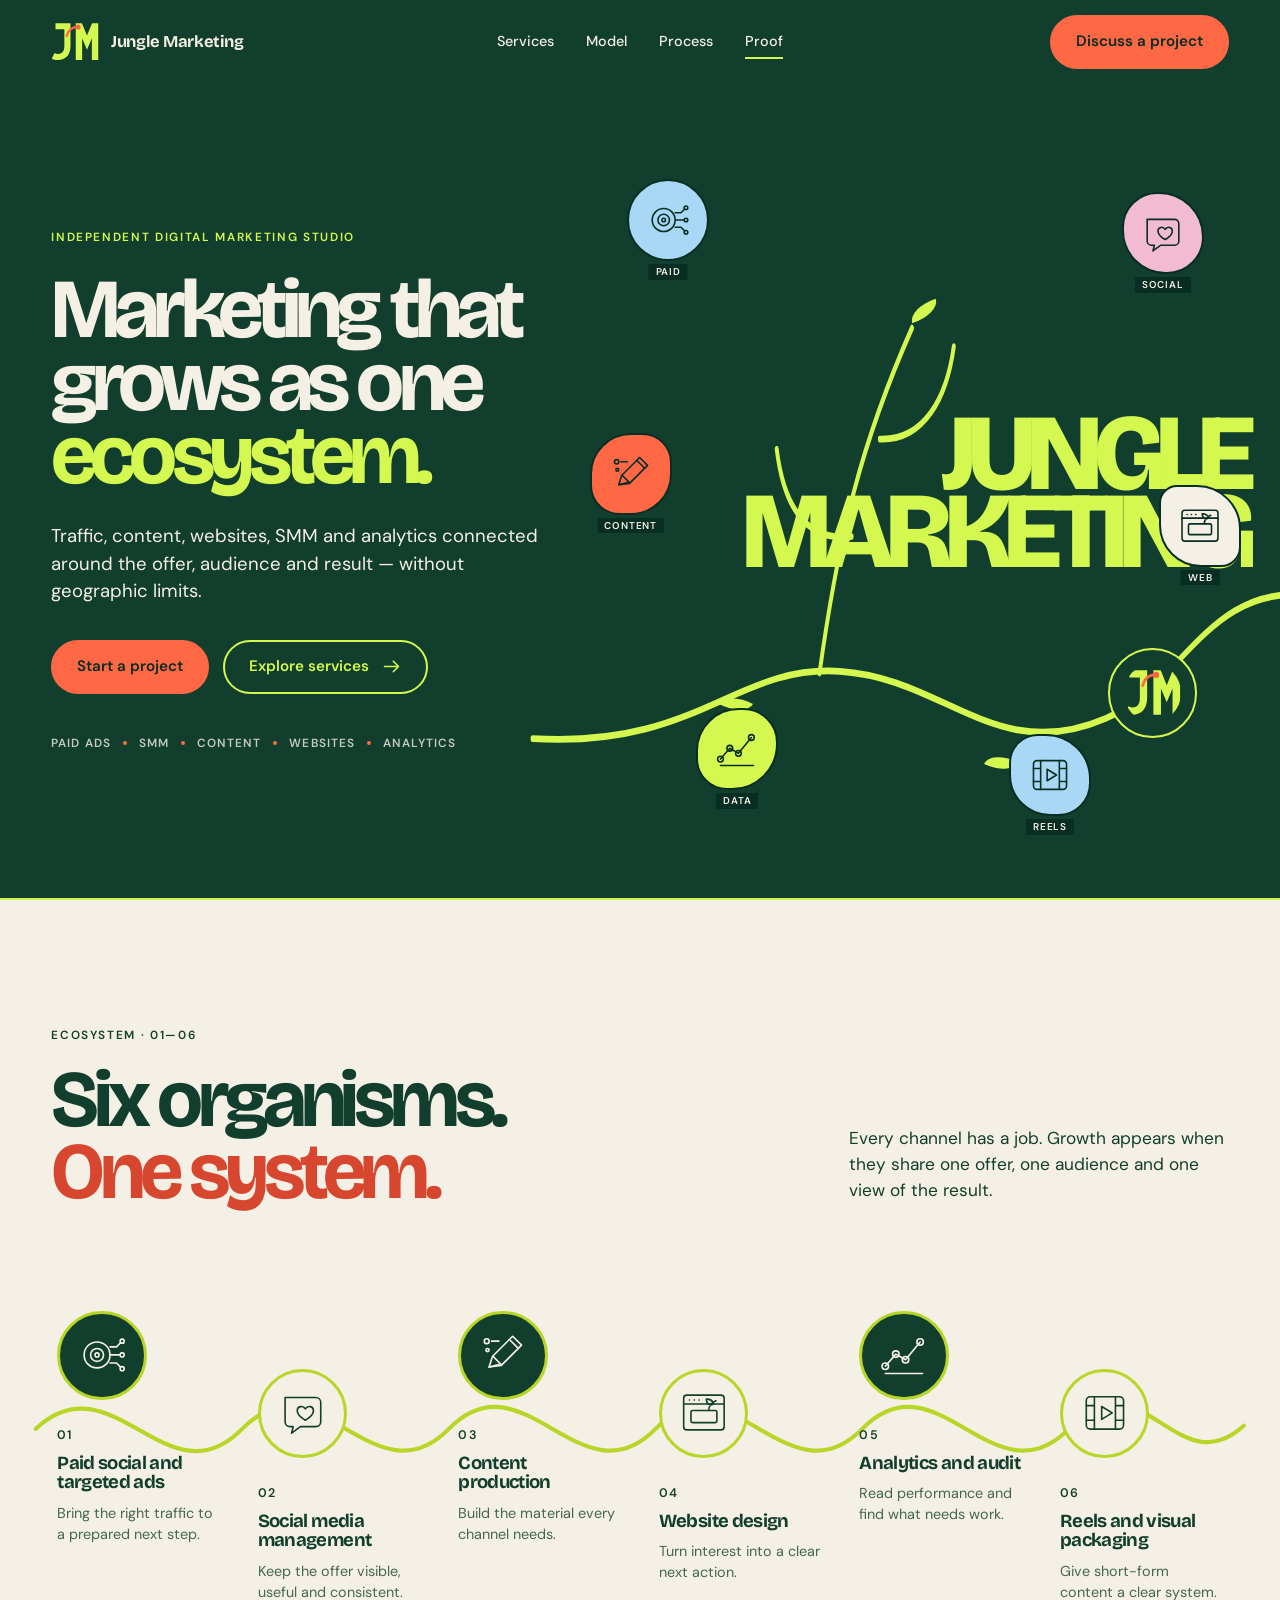
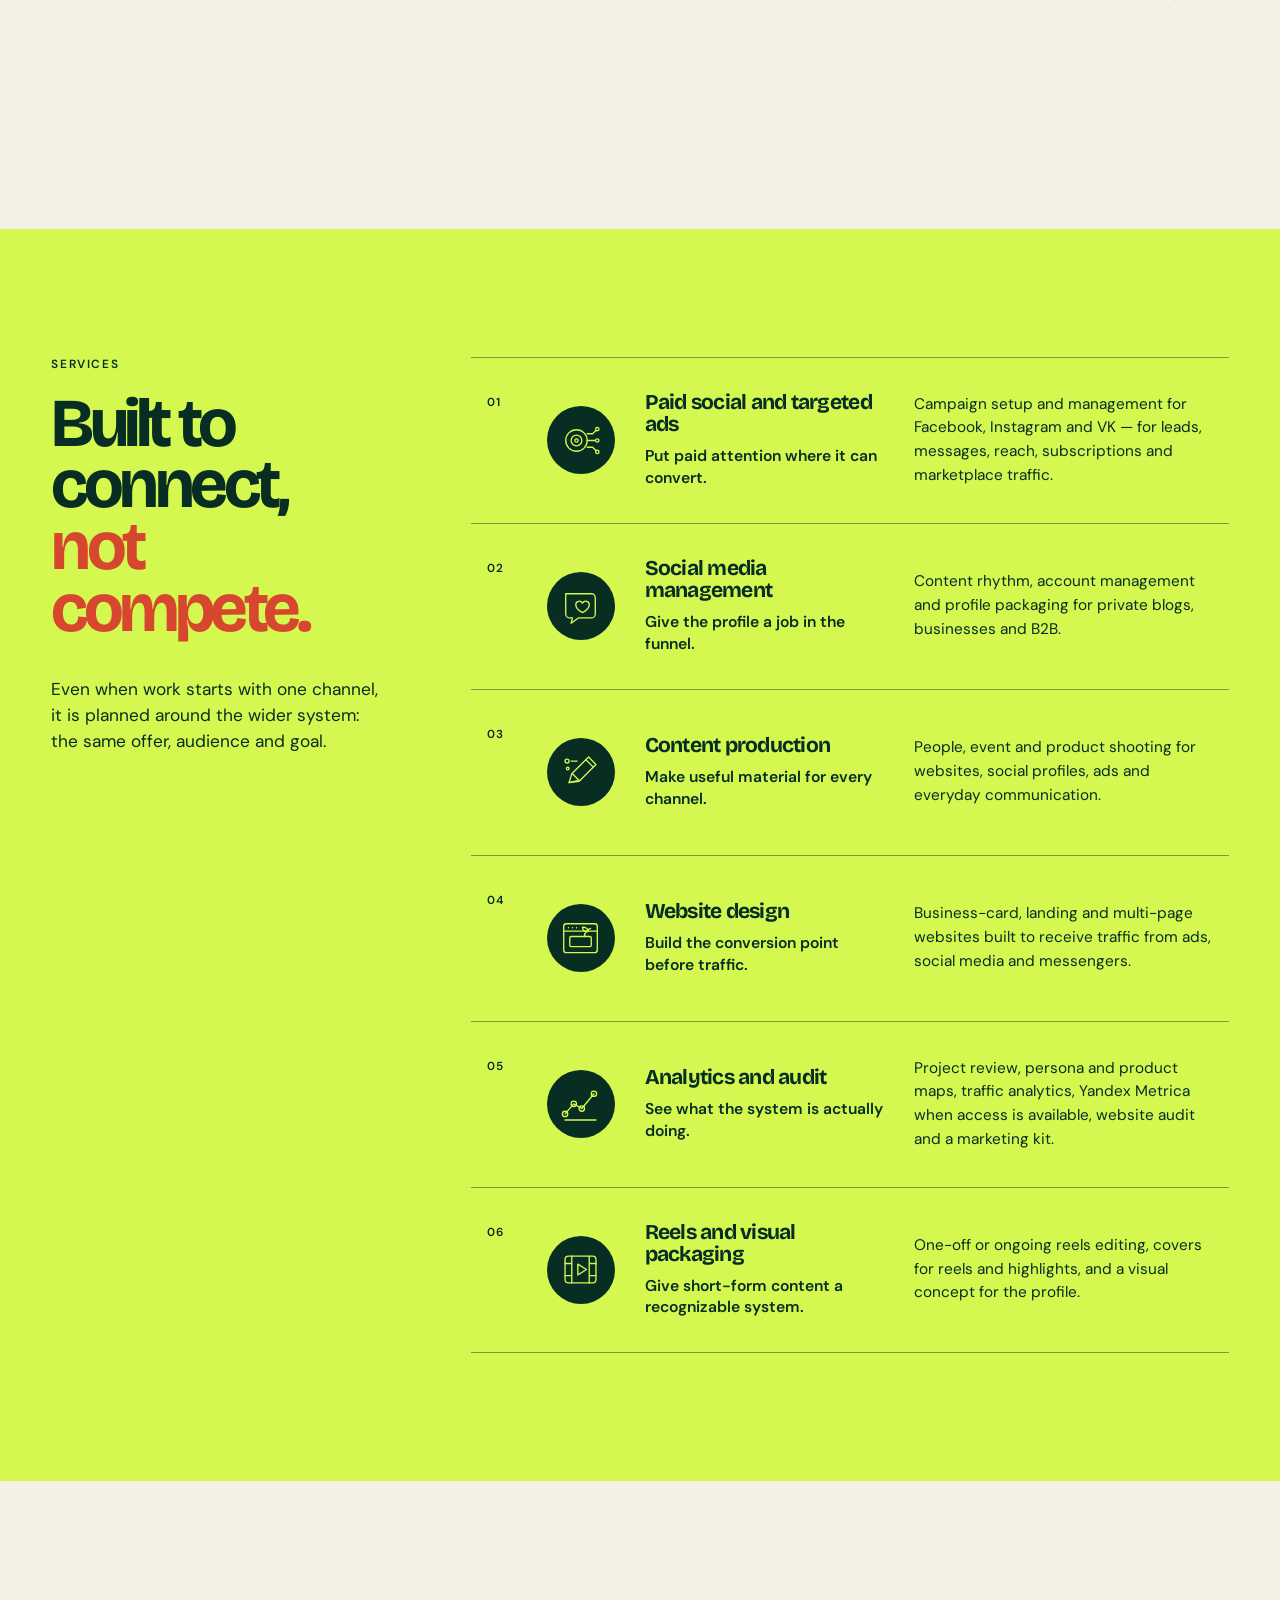
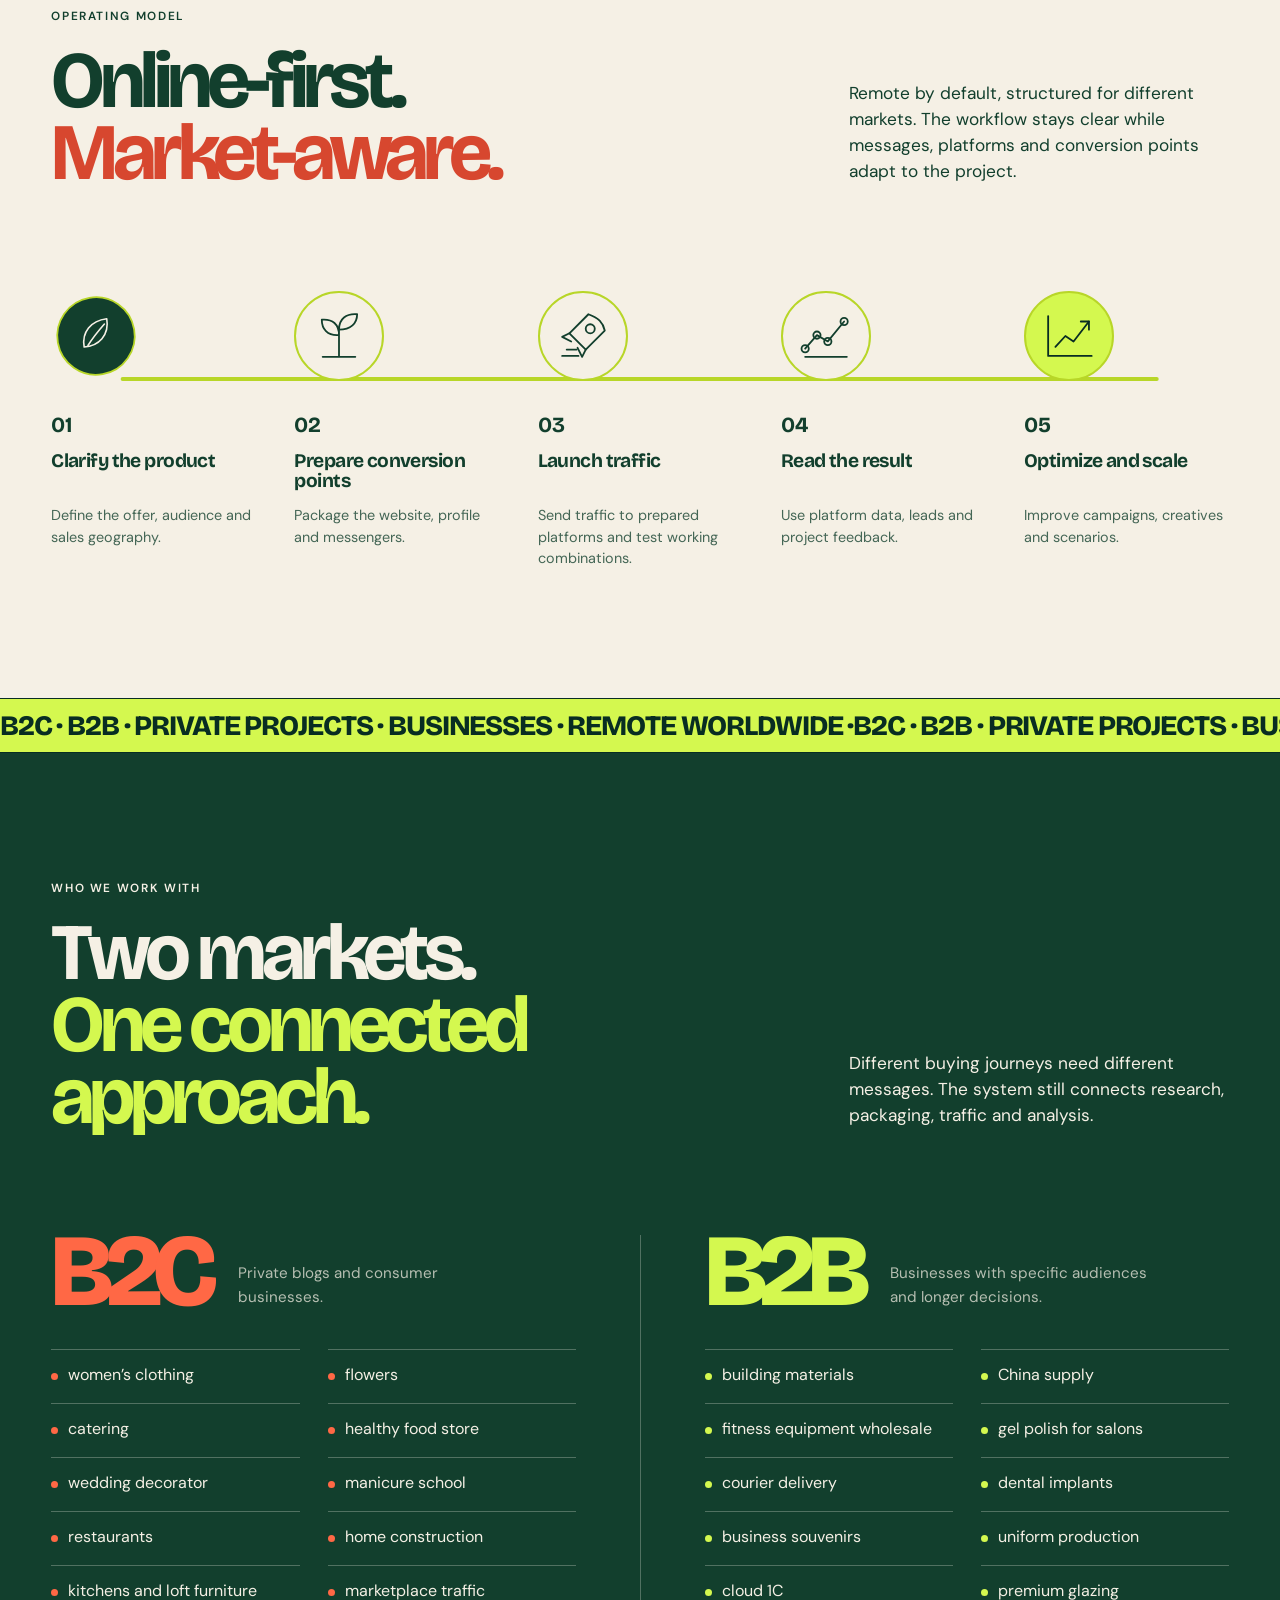
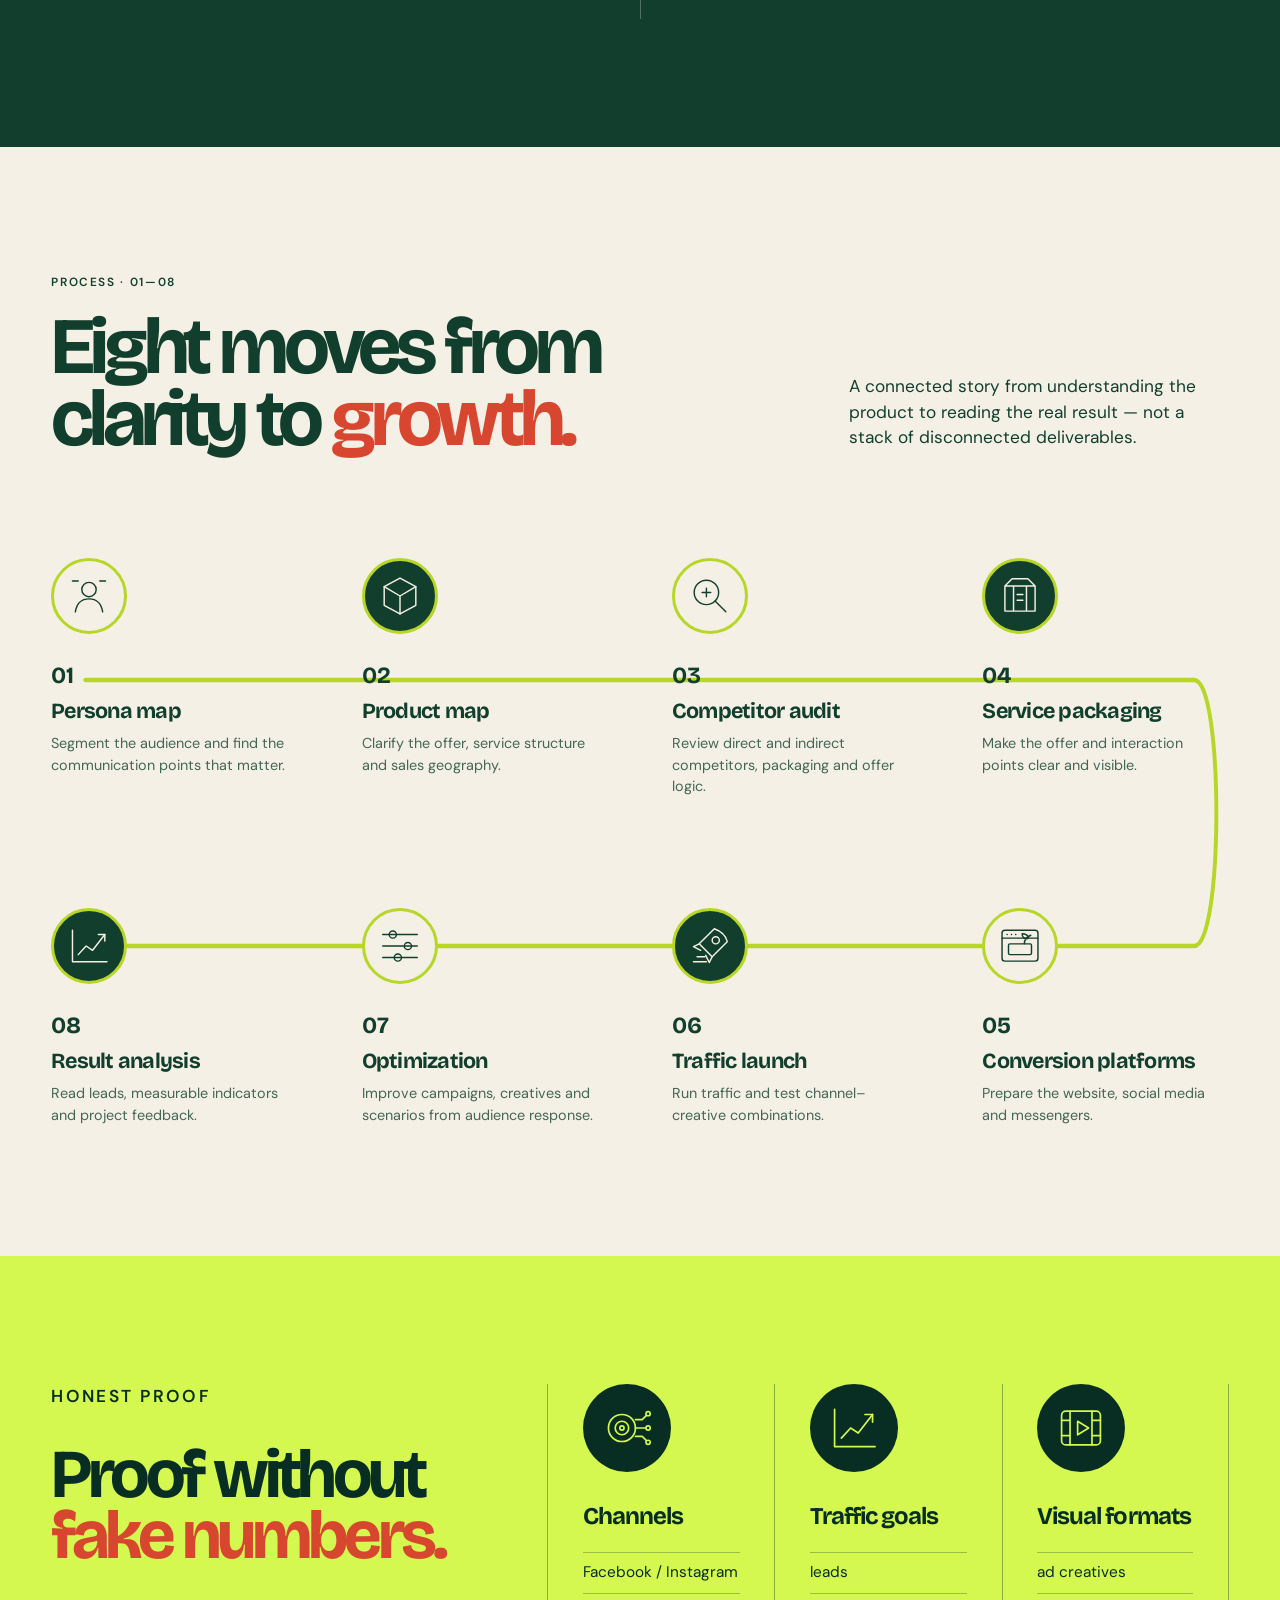
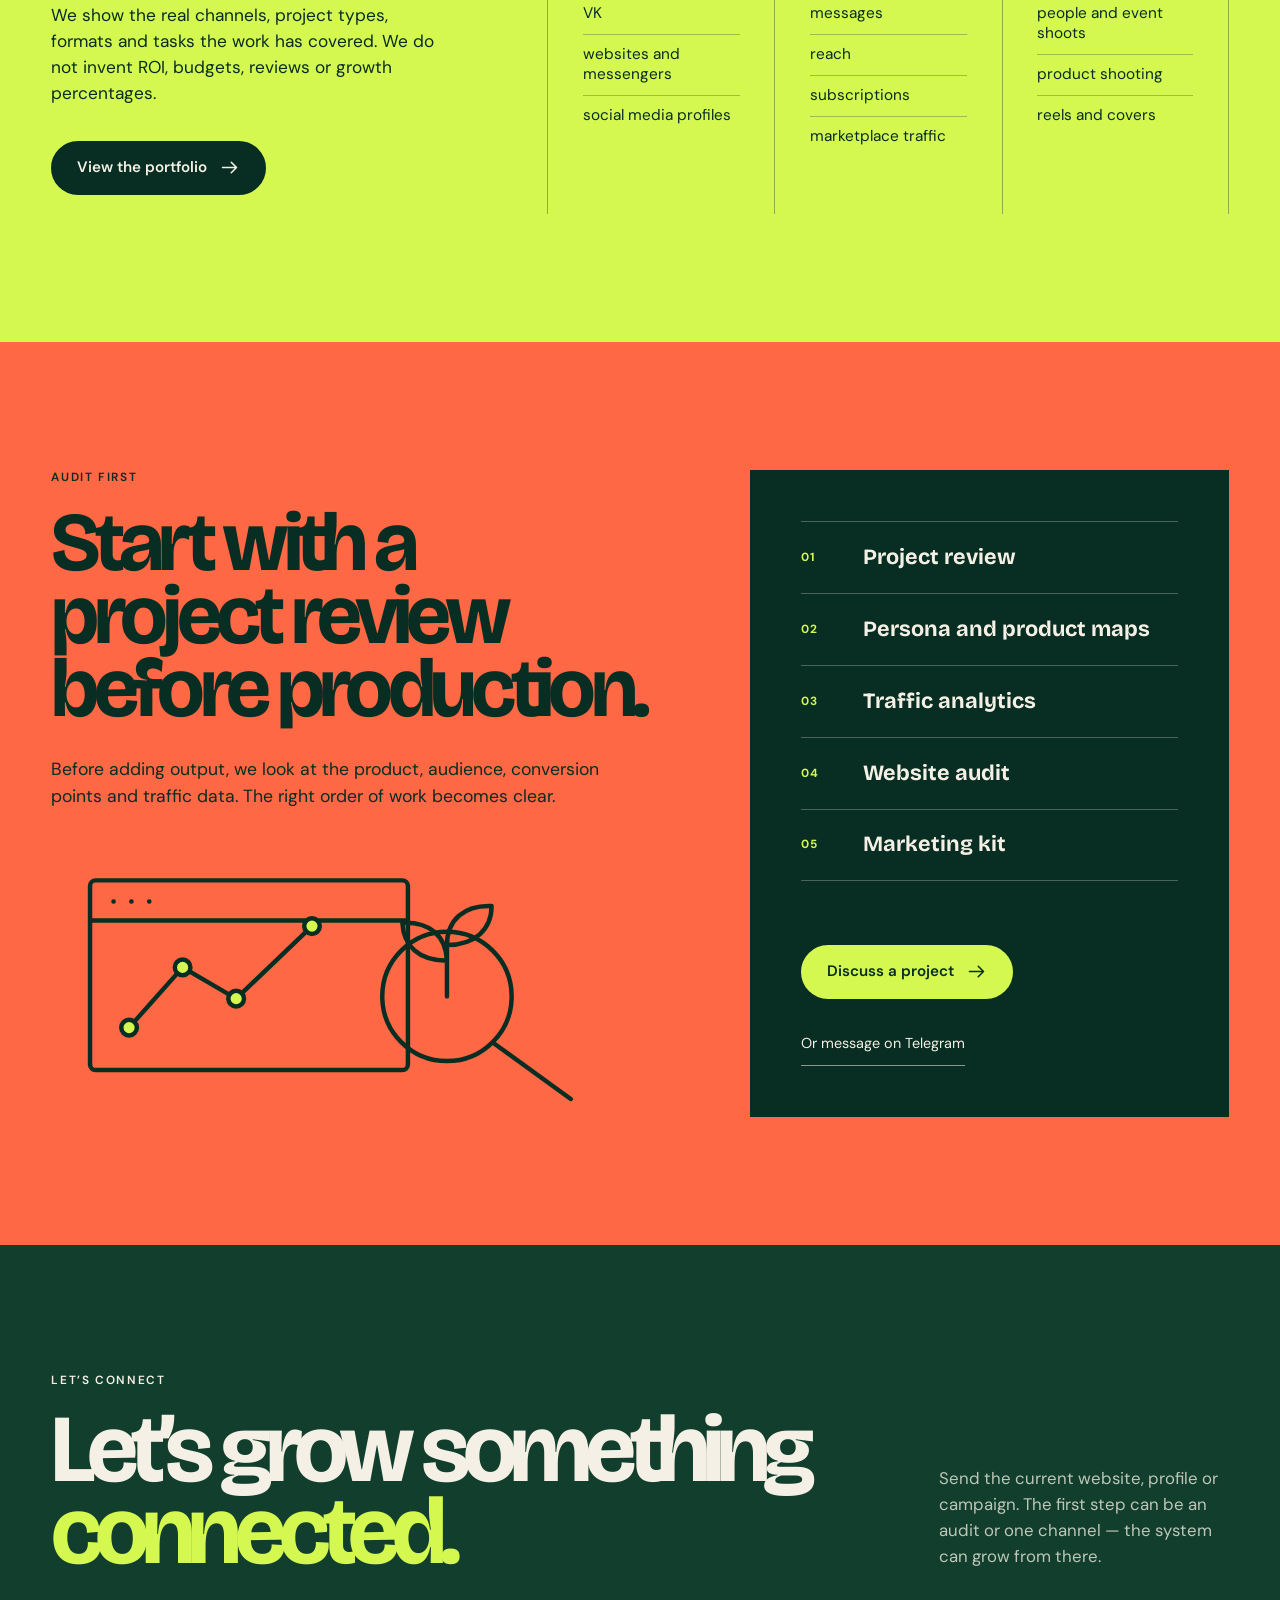
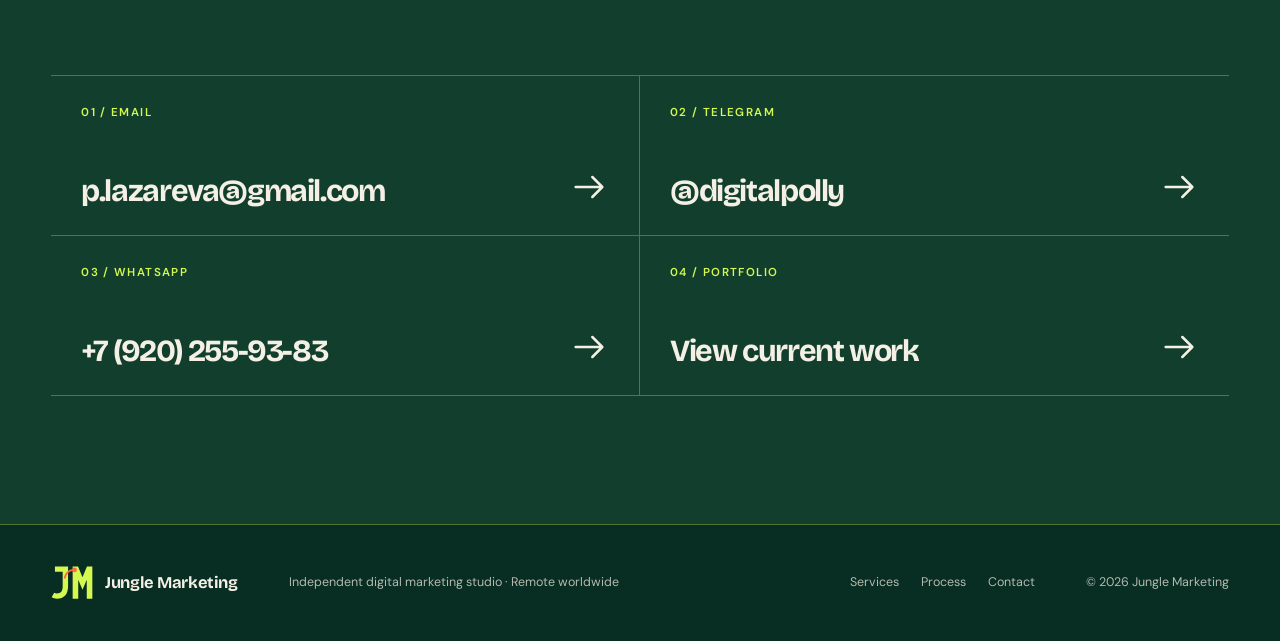
==== commit e8fa5c5f: "Rebuild Jungle Marketing brand site" ====
--- a/index.html
+++ b/index.html
@@ -1,84 +1,53 @@
-<!DOCTYPE html>
+<!doctype html>
 <html lang="en">
   <head>
-    <meta charset="UTF-8" />
-    <meta name="viewport" content="width=device-width, initial-scale=1.0" />
-    <meta http-equiv="X-UA-Compatible" content="IE=edge" />
-    <title>Jungle Marketing — One Marketing System That Brings Clients</title>
+    <meta charset="utf-8" />
+    <meta name="viewport" content="width=device-width, initial-scale=1" />
+    <title>Jungle Marketing — Connected Digital Marketing Studio</title>
     <meta
       name="description"
-      content="Jungle Marketing connects paid ads, SMM, websites, content and analytics into one remote marketing system for private blogs, businesses and B2B worldwide. Start with an audit."
+      content="Jungle Marketing connects paid ads, SMM, content, websites, reels and analytics into one remote marketing system for private blogs, businesses and B2B worldwide."
     />
+    <meta name="robots" content="index,follow,max-image-preview:large" />
+    <meta name="theme-color" content="#123f2d" />
+    <meta name="color-scheme" content="light" />
+    <meta name="author" content="Jungle Marketing" />
+    <link rel="canonical" href="https://scorpochabro-solo.github.io/polly/" />
+
+    <meta property="og:type" content="website" />
+    <meta property="og:site_name" content="Jungle Marketing" />
+    <meta property="og:locale" content="en_US" />
+    <meta property="og:url" content="https://scorpochabro-solo.github.io/polly/" />
+    <meta property="og:title" content="Jungle Marketing — Marketing that grows as one ecosystem" />
     <meta
-      name="robots"
-      content="index,follow,max-snippet:-1,max-image-preview:large,max-video-preview:-1"
+      property="og:description"
+      content="Traffic, content, websites, SMM and analytics connected around the offer, audience and result — without geographic limits."
     />
+    <meta property="og:image" content="https://scorpochabro-solo.github.io/polly/assets/social-preview.png" />
+    <meta property="og:image:width" content="1200" />
+    <meta property="og:image:height" content="630" />
+    <meta property="og:image:alt" content="Jungle Marketing — one connected marketing ecosystem" />
+
+    <meta name="twitter:card" content="summary_large_image" />
+    <meta name="twitter:title" content="Jungle Marketing — Marketing that grows as one ecosystem" />
     <meta
-      name="googlebot"
-      content="index,follow,max-snippet:-1,max-image-preview:large,max-video-preview:-1"
+      name="twitter:description"
+      content="Paid ads, SMM, content, websites, reels and analytics connected into one remote marketing system."
     />
-    <meta name="referrer" content="strict-origin-when-cross-origin" />
-    <meta name="format-detection" content="telephone=no, address=no, email=no" />
-    <meta name="author" content="Jungle Marketing" />
-    <meta name="application-name" content="Jungle Marketing" />
-    <meta name="apple-mobile-web-app-title" content="Jungle Marketing" />
-    <meta name="mobile-web-app-capable" content="yes" />
-    <meta name="apple-mobile-web-app-capable" content="yes" />
-    <meta name="apple-mobile-web-app-status-bar-style" content="black-translucent" />
-    <meta name="theme-color" content="#08100c" />
-    <meta name="color-scheme" content="dark light" />
-
-    <link rel="canonical" href="https://scorpochabro-solo.github.io/polly/" />
+    <meta name="twitter:image" content="https://scorpochabro-solo.github.io/polly/assets/social-preview.png" />
+
     <link rel="icon" href="./favicon.ico" sizes="any" />
     <link rel="icon" href="./favicon.svg" type="image/svg+xml" />
     <link rel="apple-touch-icon" href="./apple-touch-icon.png" />
     <link rel="manifest" href="./site.webmanifest" />
-    <link
-      rel="preload"
-      as="image"
-      href="./assets/hero-jungle-global.webp"
-      imagesrcset="./assets/hero-jungle-global-1100.webp 1100w, ./assets/hero-jungle-global.webp 1800w"
-      imagesizes="100vw"
-    />
-
-    <meta property="og:type" content="website" />
-    <meta property="og:site_name" content="Jungle Marketing" />
-    <meta property="og:url" content="https://scorpochabro-solo.github.io/polly/" />
-    <meta
-      property="og:title"
-      content="Jungle Marketing — One Marketing System That Brings Clients"
-    />
-    <meta
-      property="og:description"
-      content="Paid ads, SMM, websites, content and analytics connected into one remote marketing system for blogs, businesses and B2B worldwide."
-    />
-    <meta property="og:locale" content="en_US" />
-    <meta property="og:image" content="https://scorpochabro-solo.github.io/polly/assets/social-preview.png" />
-    <meta property="og:image:width" content="1200" />
-    <meta property="og:image:height" content="630" />
-    <meta
-      property="og:image:alt"
-      content="Jungle Marketing — online marketing system"
-    />
-
-    <meta name="twitter:card" content="summary_large_image" />
-    <meta
-      name="twitter:title"
-      content="Jungle Marketing — One Marketing System That Brings Clients"
-    />
-    <meta
-      name="twitter:description"
-      content="Traffic, content, websites, SMM and analytics connected into one growth system."
-    />
-    <meta name="twitter:image" content="https://scorpochabro-solo.github.io/polly/assets/social-preview.png" />
-
     <link rel="preconnect" href="https://fonts.googleapis.com" />
     <link rel="preconnect" href="https://fonts.gstatic.com" crossorigin />
     <link
-      href="https://fonts.googleapis.com/css2?family=Manrope:wght@400;500;600;700;800&family=Fraunces:opsz,wght@9..144,500;9..144,650;9..144,760&display=swap"
+      href="https://fonts.googleapis.com/css2?family=Bricolage+Grotesque:opsz,wght@12..96,700;12..96,800&amp;family=DM+Sans:wght@400;500;600&amp;display=swap"
       rel="stylesheet"
     />
     <link rel="stylesheet" href="./style.css" />
+    <script src="./script.js" defer></script>
 
     <script type="application/ld+json">
       {
@@ -88,69 +57,25 @@
             "@type": "Organization",
             "@id": "https://scorpochabro-solo.github.io/polly/#organization",
             "name": "Jungle Marketing",
-            "alternateName": "Jungle Marketing Agency",
             "url": "https://scorpochabro-solo.github.io/polly/",
             "logo": "https://scorpochabro-solo.github.io/polly/favicon-512.png",
             "image": "https://scorpochabro-solo.github.io/polly/assets/social-preview.png",
-            "description": "Online marketing system for private blogs, businesses and B2B projects: paid ads, SMM, content, websites, analytics and marketing audits, connected and run remotely worldwide.",
+            "description": "An independent digital marketing studio connecting paid ads, social media, content, websites, reels and analytics for private blogs, businesses and B2B into one remote system.",
             "email": "p.lazareva@gmail.com",
             "telephone": "+7-920-255-93-83",
-            "sameAs": [
-              "https://t.me/digitalpolly"
-            ],
+            "sameAs": ["https://t.me/digitalpolly"],
             "areaServed": "Worldwide",
             "availableLanguage": ["English", "Russian"],
-            "knowsAbout": [
-              "online marketing strategy",
-              "paid social advertising",
-              "targeted advertising",
-              "social media management",
-              "content production",
-              "website design",
-              "web analytics",
-              "marketing audit",
-              "reels editing"
-            ],
-            "contactPoint": [
-              {
-                "@type": "ContactPoint",
-                "contactType": "sales",
-                "email": "p.lazareva@gmail.com",
-                "telephone": "+7-920-255-93-83",
-                "availableLanguage": ["English", "Russian"]
-              }
-            ],
             "hasOfferCatalog": {
               "@type": "OfferCatalog",
-              "name": "Jungle Marketing packages",
+              "name": "Digital marketing services",
               "itemListElement": [
-                {
-                  "@type": "Offer",
-                  "itemOffered": {
-                    "@type": "Service",
-                    "name": "Audit and strategy",
-                    "description": "Project review, persona and product maps, competitor audit, website audit and marketing kit.",
-                    "areaServed": "Worldwide"
-                  }
-                },
-                {
-                  "@type": "Offer",
-                  "itemOffered": {
-                    "@type": "Service",
-                    "name": "Traffic",
-                    "description": "Paid and targeted advertising on Facebook, Instagram and VK with creatives, conversion-platform prep and ongoing management.",
-                    "areaServed": "Worldwide"
-                  }
-                },
-                {
-                  "@type": "Offer",
-                  "itemOffered": {
-                    "@type": "Service",
-                    "name": "Full marketing system",
-                    "description": "Strategy, SMM, content and reels, website, paid traffic and analytics, managed together as one system.",
-                    "areaServed": "Worldwide"
-                  }
-                }
+                { "@type": "Offer", "itemOffered": { "@type": "Service", "name": "Paid social and targeted ads" } },
+                { "@type": "Offer", "itemOffered": { "@type": "Service", "name": "Social media management" } },
+                { "@type": "Offer", "itemOffered": { "@type": "Service", "name": "Content production" } },
+                { "@type": "Offer", "itemOffered": { "@type": "Service", "name": "Website design" } },
+                { "@type": "Offer", "itemOffered": { "@type": "Service", "name": "Analytics and audit" } },
+                { "@type": "Offer", "itemOffered": { "@type": "Service", "name": "Reels and visual packaging" } }
               ]
             }
           },
@@ -160,28 +85,16 @@
             "name": "Jungle Marketing",
             "url": "https://scorpochabro-solo.github.io/polly/",
             "inLanguage": "en",
-            "publisher": {
-              "@id": "https://scorpochabro-solo.github.io/polly/#organization"
-            }
+            "publisher": { "@id": "https://scorpochabro-solo.github.io/polly/#organization" }
           },
           {
             "@type": "WebPage",
             "@id": "https://scorpochabro-solo.github.io/polly/#webpage",
-            "name": "Jungle Marketing — One Marketing System That Brings Clients",
+            "name": "Jungle Marketing — Connected Digital Marketing Studio",
             "url": "https://scorpochabro-solo.github.io/polly/",
-            "description": "Paid ads, SMM, websites, content and analytics connected into one remote marketing system for private blogs, businesses and B2B worldwide.",
-            "isPartOf": {
-              "@id": "https://scorpochabro-solo.github.io/polly/#website"
-            },
-            "about": {
-              "@id": "https://scorpochabro-solo.github.io/polly/#organization"
-            },
-            "primaryImageOfPage": {
-              "@type": "ImageObject",
-              "url": "https://scorpochabro-solo.github.io/polly/assets/social-preview.png",
-              "width": 1200,
-              "height": 630
-            },
+            "description": "Paid ads, SMM, content, websites, reels and analytics connected into one remote marketing system for projects worldwide.",
+            "isPartOf": { "@id": "https://scorpochabro-solo.github.io/polly/#website" },
+            "about": { "@id": "https://scorpochabro-solo.github.io/polly/#organization" },
             "inLanguage": "en"
           }
         ]
@@ -191,14 +104,99 @@
   <body>
     <a class="skip-link" href="#main-content">Skip to content</a>
 
-    <header class="site-header" id="top" data-header>
-      <div class="container site-header__inner">
-        <a class="brand" href="#top" aria-label="Jungle Marketing home" data-scroll>
-          <span class="brand__mark" aria-hidden="true">JM</span>
-          <span class="brand__text">
-            <strong>Jungle Marketing</strong>
-            <small>Online marketing system</small>
-          </span>
+    <svg class="svg-defs" aria-hidden="true" focusable="false">
+      <defs>
+        <symbol id="icon-paid" viewBox="0 0 64 64">
+          <circle cx="26" cy="32" r="16" />
+          <circle cx="26" cy="32" r="8" />
+          <circle cx="26" cy="32" r="2.5" class="icon-fill" />
+          <path d="M42 22h8l5-5M42 32h12M42 42h8l5 5" />
+          <circle cx="57" cy="15" r="2.5" />
+          <circle cx="57" cy="32" r="2.5" />
+          <circle cx="57" cy="49" r="2.5" />
+        </symbol>
+        <symbol id="icon-social" viewBox="0 0 64 64">
+          <path d="M10 13h38a6 6 0 0 1 6 6v24a6 6 0 0 1-6 6H29L18 57l2-8h-4a6 6 0 0 1-6-6z" />
+          <path d="M25 29c0-5 7-7 10-2 3-5 10-3 10 2 0 7-10 12-10 12S25 36 25 29Z" />
+        </symbol>
+        <symbol id="icon-content" viewBox="0 0 64 64">
+          <path d="m15 47 4-13 25-25 11 11-25 25z" />
+          <path d="m20 34 10 10M40 13l11 11M15 47l12-3" />
+          <circle cx="12" cy="15" r="3" />
+          <circle cx="13" cy="26" r="2" />
+          <path d="M18 15h9" />
+        </symbol>
+        <symbol id="icon-web" viewBox="0 0 64 64">
+          <rect x="7" y="10" width="50" height="43" rx="4" />
+          <path d="M7 21h50M14 16h.2M20 16h.2M26 16h.2" />
+          <rect x="16" y="29" width="32" height="15" rx="2" />
+          <path d="M38 29c0-7 4-10 9-12M42 22c-5 0-7-3-7-7 5 0 8 2 9 6" />
+        </symbol>
+        <symbol id="icon-analytics" viewBox="0 0 64 64">
+          <path d="m9 46 13-15 12 7 18-22" />
+          <circle cx="9" cy="46" r="4" />
+          <circle cx="22" cy="31" r="4" />
+          <circle cx="34" cy="38" r="4" />
+          <circle cx="52" cy="16" r="4" />
+          <path d="M9 55h46" />
+        </symbol>
+        <symbol id="icon-reels" viewBox="0 0 64 64">
+          <rect x="9" y="12" width="46" height="40" rx="5" />
+          <path d="M19 12v40M45 12v40M9 23h10M45 23h10M9 41h10M45 41h10" />
+          <path d="m28 24 13 8-13 8z" />
+        </symbol>
+        <symbol id="icon-persona" viewBox="0 0 64 64">
+          <circle cx="32" cy="23" r="10" />
+          <path d="M13 54c2-12 9-18 19-18s17 6 19 18" />
+          <path d="M9 11h8M47 11h8" />
+        </symbol>
+        <symbol id="icon-product" viewBox="0 0 64 64">
+          <path d="m32 7 22 12v26L32 57 10 45V19z" />
+          <path d="m10 19 22 13 22-13M32 32v25" />
+        </symbol>
+        <symbol id="icon-search" viewBox="0 0 64 64">
+          <circle cx="27" cy="27" r="17" />
+          <path d="m39 39 15 15M21 27h12M27 21v12" />
+        </symbol>
+        <symbol id="icon-package" viewBox="0 0 64 64">
+          <path d="M11 18h42v35H11zM11 18 21 8h22l10 10M23 18v35M41 18v35" />
+          <path d="M28 30h8M28 38h8" />
+        </symbol>
+        <symbol id="icon-launch" viewBox="0 0 64 64">
+          <path d="M38 8c11 4 16 9 18 18L35 47 17 29z" />
+          <path d="m17 29-8 4 10 5M35 47l-4 8-5-10" />
+          <circle cx="40" cy="24" r="5" />
+          <path d="M14 47h11M9 54h18" />
+        </symbol>
+        <symbol id="icon-optimize" viewBox="0 0 64 64">
+          <path d="M8 16h48M8 32h48M8 48h48" />
+          <circle cx="22" cy="16" r="5" class="icon-fill" />
+          <circle cx="43" cy="32" r="5" class="icon-fill" />
+          <circle cx="29" cy="48" r="5" class="icon-fill" />
+        </symbol>
+        <symbol id="icon-result" viewBox="0 0 64 64">
+          <path d="M9 54V10M9 54h48M17 44l11-12 9 6 17-22" />
+          <path d="M45 16h9v9" />
+        </symbol>
+        <symbol id="icon-seed" viewBox="0 0 64 64">
+          <path d="M49 13C29 12 15 24 15 43c18 2 34-9 34-30Z" />
+          <path d="M20 42c8-9 15-15 25-23" />
+        </symbol>
+        <symbol id="icon-sprout" viewBox="0 0 64 64">
+          <path d="M32 54V25M32 31C19 32 13 24 13 14c12-1 19 5 19 17ZM32 25c13 0 20-7 20-17-12-1-20 5-20 17Z" />
+          <path d="M14 55h36" />
+        </symbol>
+        <symbol id="icon-arrow" viewBox="0 0 24 24">
+          <path d="M4 12h15M14 6l6 6-6 6" />
+        </symbol>
+      </defs>
+    </svg>
+
+    <header class="site-header" data-header>
+      <div class="shell site-header__inner">
+        <a class="brand" href="#top" data-scroll aria-label="Jungle Marketing home">
+          <img src="./assets/jm-mark.svg" width="52" height="52" alt="" />
+          <span class="brand__name">Jungle Marketing</span>
         </a>
 
         <button
@@ -213,563 +211,563 @@
           <span></span>
         </button>
 
-        <nav class="site-nav" id="site-navigation" data-menu aria-label="Primary navigation">
-          <a href="#benefits" data-scroll>What you get</a>
-          <a href="#proof" data-scroll>Work</a>
+        <nav class="site-nav" id="site-navigation" aria-label="Primary navigation" data-menu>
+          <a href="#services" data-scroll>Services</a>
+          <a href="#model" data-scroll>Model</a>
           <a href="#process" data-scroll>Process</a>
-          <a href="#pricing" data-scroll>Pricing</a>
-          <a href="#faq" data-scroll>FAQ</a>
-          <a href="#contacts" data-scroll>Contact</a>
+          <a href="#proof" data-scroll>Proof</a>
+          <a class="site-nav__mobile-cta button button--coral" href="#contact" data-scroll>Discuss a project</a>
         </nav>
 
-        <a class="button button--ghost site-header__cta" href="#contacts" data-scroll>
-          Plan a project
-        </a>
+        <a class="button button--coral site-header__cta" href="#contact" data-scroll>Discuss a project</a>
       </div>
     </header>
 
-    <main id="main-content" class="site-main">
-      <!-- 1. Hero: offer in one phrase + subheadline + CTA + visual -->
-      <section class="hero" aria-labelledby="hero-title">
-        <picture class="hero__media" aria-hidden="true">
-          <source
-            type="image/webp"
-            srcset="./assets/hero-jungle-global-1100.webp 1100w, ./assets/hero-jungle-global.webp 1800w"
-            sizes="100vw"
-          />
-          <img
-            src="./assets/hero-jungle-global.png"
-            width="1800"
-            height="1200"
-            alt=""
-            decoding="async"
-            fetchpriority="high"
-          />
-        </picture>
-        <div class="hero__overlay" aria-hidden="true"></div>
-
-        <div class="container hero__inner">
-          <div class="hero__copy reveal">
-            <p class="eyebrow">Online marketing system</p>
-            <h1 id="hero-title">Your marketing, working as one system that brings clients</h1>
+    <main id="main-content" tabindex="-1">
+      <section class="hero" id="top" aria-labelledby="hero-title">
+        <div class="shell hero__layout">
+          <div class="hero__copy">
+            <p class="eyebrow hero__eyebrow">Independent digital marketing studio</p>
+            <h1 id="hero-title">
+              <span>Marketing that</span>
+              <span>grows as one</span>
+              <span class="text-lime">ecosystem.</span>
+            </h1>
             <p class="hero__lead">
-              Jungle Marketing connects paid ads, SMM, websites, content and
-              analytics into one growth system — built around your offer and run
-              remotely for private blogs, businesses and B2B worldwide.
+              Traffic, content, websites, SMM and analytics connected around the offer,
+              audience and result — without geographic limits.
             </p>
             <div class="hero__actions">
-              <a class="button" href="#contacts" data-scroll>Plan your project</a>
-              <a class="button button--secondary" href="#process" data-scroll>
-                See how it works
+              <a class="button button--coral" href="#contact" data-scroll>Start a project</a>
+              <a class="button button--outline-light" href="#ecosystem" data-scroll>
+                Explore services
+                <svg aria-hidden="true" focusable="false" viewBox="0 0 24 24"><use href="#icon-arrow" /></svg>
               </a>
             </div>
-            <ul class="hero__trust" aria-label="What to expect">
-              <li>Remote &amp; worldwide</li>
-              <li>One connected system</li>
-              <li>Real metrics, no fake numbers</li>
-            </ul>
-          </div>
-
-          <div class="hero__signal reveal" data-parallax>
-            <span>One connected system</span>
-            <ul aria-label="Core marketing directions">
+            <ul class="hero__scope" aria-label="Core capabilities">
               <li>Paid ads</li>
               <li>SMM</li>
+              <li>Content</li>
               <li>Websites</li>
-              <li>Content</li>
               <li>Analytics</li>
             </ul>
           </div>
-        </div>
-      </section>
-
-      <!-- 2. Pain: the problem we solve -->
-      <section class="section section--dark pain-section" id="pain" aria-labelledby="pain-title">
-        <div class="container">
-          <div class="section-heading reveal">
-            <p class="eyebrow">Why marketing leaks money</p>
-            <h2 id="pain-title">Disconnected marketing quietly burns the budget</h2>
+
+          <div class="hero__stage" aria-hidden="true">
+            <div class="hero__wordmark">
+              <span>Jungle</span>
+              <span>Marketing</span>
+            </div>
+            <img class="hero__stamp" src="./assets/jm-mark.svg" width="96" height="96" alt="" />
+            <svg class="hero__route" viewBox="0 0 760 340" preserveAspectRatio="none">
+              <path pathLength="1" d="M-20 294C150 300 188 250 296 254s160 56 273 28c79-19 105-81 212-73" />
+              <path class="hero__route-branch" pathLength="1" d="M275 255c20-83 43-137 95-205M308 174c-48 3-70-19-77-52M337 116c46 1 69-25 76-55" />
+            </svg>
+            <span class="hero__leaf hero__leaf--one"></span>
+            <span class="hero__leaf hero__leaf--two"></span>
+            <span class="hero__leaf hero__leaf--three"></span>
+            <div class="organism organism--paid"><svg aria-hidden="true" focusable="false" viewBox="0 0 64 64"><use href="#icon-paid" /></svg><span>Paid</span></div>
+            <div class="organism organism--social"><svg aria-hidden="true" focusable="false" viewBox="0 0 64 64"><use href="#icon-social" /></svg><span>Social</span></div>
+            <div class="organism organism--content"><svg aria-hidden="true" focusable="false" viewBox="0 0 64 64"><use href="#icon-content" /></svg><span>Content</span></div>
+            <div class="organism organism--web"><svg aria-hidden="true" focusable="false" viewBox="0 0 64 64"><use href="#icon-web" /></svg><span>Web</span></div>
+            <div class="organism organism--analytics"><svg aria-hidden="true" focusable="false" viewBox="0 0 64 64"><use href="#icon-analytics" /></svg><span>Data</span></div>
+            <div class="organism organism--reels"><svg aria-hidden="true" focusable="false" viewBox="0 0 64 64"><use href="#icon-reels" /></svg><span>Reels</span></div>
+          </div>
+        </div>
+      </section>
+
+      <section class="section ecosystem" id="ecosystem" aria-labelledby="ecosystem-title">
+        <div class="shell">
+          <header class="section-header ecosystem__header" data-reveal>
+            <div>
+              <p class="eyebrow">Ecosystem · 01—06</p>
+              <h2 id="ecosystem-title">Six organisms.<br /><span class="text-coral">One system.</span></h2>
+            </div>
+            <p class="section-header__intro">
+              Every channel has a job. Growth appears when they share one offer,
+              one audience and one view of the result.
+            </p>
+          </header>
+
+          <div class="ecosystem-map" data-reveal data-draw>
+            <svg class="ecosystem-map__line" viewBox="0 0 1280 180" preserveAspectRatio="none" aria-hidden="true">
+              <path pathLength="1" d="M8 86c80-68 138 72 216 0s138 72 216 0 138 72 216 0 138 72 216 0 138 72 216 0 112 55 183-3" />
+            </svg>
+            <article class="ecosystem-item">
+              <a href="#service-paid" data-scroll aria-label="Paid social and targeted ads details">
+                <span class="ecosystem-item__icon ecosystem-item__icon--dark"><svg aria-hidden="true" focusable="false" viewBox="0 0 64 64"><use href="#icon-paid" /></svg></span>
+                <span class="ecosystem-item__number">01</span>
+                <h3>Paid social and targeted ads</h3>
+                <p>Bring the right traffic to a prepared next step.</p>
+              </a>
+            </article>
+            <article class="ecosystem-item">
+              <a href="#service-social" data-scroll aria-label="Social media management details">
+                <span class="ecosystem-item__icon"><svg aria-hidden="true" focusable="false" viewBox="0 0 64 64"><use href="#icon-social" /></svg></span>
+                <span class="ecosystem-item__number">02</span>
+                <h3>Social media management</h3>
+                <p>Keep the offer visible, useful and consistent.</p>
+              </a>
+            </article>
+            <article class="ecosystem-item">
+              <a href="#service-content" data-scroll aria-label="Content production details">
+                <span class="ecosystem-item__icon ecosystem-item__icon--dark"><svg aria-hidden="true" focusable="false" viewBox="0 0 64 64"><use href="#icon-content" /></svg></span>
+                <span class="ecosystem-item__number">03</span>
+                <h3>Content production</h3>
+                <p>Build the material every channel needs.</p>
+              </a>
+            </article>
+            <article class="ecosystem-item">
+              <a href="#service-web" data-scroll aria-label="Website design details">
+                <span class="ecosystem-item__icon"><svg aria-hidden="true" focusable="false" viewBox="0 0 64 64"><use href="#icon-web" /></svg></span>
+                <span class="ecosystem-item__number">04</span>
+                <h3>Website design</h3>
+                <p>Turn interest into a clear next action.</p>
+              </a>
+            </article>
+            <article class="ecosystem-item">
+              <a href="#service-analytics" data-scroll aria-label="Analytics and audit details">
+                <span class="ecosystem-item__icon ecosystem-item__icon--dark"><svg aria-hidden="true" focusable="false" viewBox="0 0 64 64"><use href="#icon-analytics" /></svg></span>
+                <span class="ecosystem-item__number">05</span>
+                <h3>Analytics and audit</h3>
+                <p>Read performance and find what needs work.</p>
+              </a>
+            </article>
+            <article class="ecosystem-item">
+              <a href="#service-reels" data-scroll aria-label="Reels and visual packaging details">
+                <span class="ecosystem-item__icon"><svg aria-hidden="true" focusable="false" viewBox="0 0 64 64"><use href="#icon-reels" /></svg></span>
+                <span class="ecosystem-item__number">06</span>
+                <h3>Reels and visual packaging</h3>
+                <p>Give short-form content a clear system.</p>
+              </a>
+            </article>
+          </div>
+        </div>
+      </section>
+
+      <section class="section services" id="services" aria-labelledby="services-title">
+        <div class="shell services__layout">
+          <header class="services__intro" data-reveal>
+            <p class="eyebrow">Services</p>
+            <h2 id="services-title">Built to connect,<br /><span class="text-coral">not compete.</span></h2>
             <p>
-              Most projects don't have a marketing problem — they have a
-              disconnection problem. The pieces exist, but they don't work
-              together, so attention never turns into clients.
-            </p>
-          </div>
-
-          <div class="pain-grid">
-            <article class="pain-card reveal">
-              <span class="pain-card__icon" aria-hidden="true">↘</span>
-              <h3>Ads that lead nowhere</h3>
+              Even when work starts with one channel, it is planned around the wider
+              system: the same offer, audience and goal.
+            </p>
+          </header>
+
+          <div>
+            <article class="service-row" id="service-paid" data-reveal>
+              <span class="service-row__number">01</span>
+              <span class="service-row__icon"><svg aria-hidden="true" focusable="false" viewBox="0 0 64 64"><use href="#icon-paid" /></svg></span>
+              <div>
+                <h3>Paid social and targeted ads</h3>
+                <p class="service-row__outcome">Put paid attention where it can convert.</p>
+              </div>
               <p>
-                Traffic runs to a profile or website that isn't ready to
-                convert, so clicks never become leads.
+                Campaign setup and management for Facebook, Instagram and VK — for
+                leads, messages, reach, subscriptions and marketplace traffic.
               </p>
             </article>
-            <article class="pain-card reveal">
-              <span class="pain-card__icon" aria-hidden="true">◌</span>
-              <h3>A profile that doesn't sell</h3>
+            <article class="service-row" id="service-social" data-reveal>
+              <span class="service-row__number">02</span>
+              <span class="service-row__icon"><svg aria-hidden="true" focusable="false" viewBox="0 0 64 64"><use href="#icon-social" /></svg></span>
+              <div>
+                <h3>Social media management</h3>
+                <p class="service-row__outcome">Give the profile a job in the funnel.</p>
+              </div>
               <p>
-                Content gets posted without a system, and followers never move
-                from scrolling to buying.
+                Content rhythm, account management and profile packaging for private
+                blogs, businesses and B2B.
               </p>
             </article>
-            <article class="pain-card reveal">
-              <span class="pain-card__icon" aria-hidden="true">?</span>
-              <h3>Spending without answers</h3>
+            <article class="service-row" id="service-content" data-reveal>
+              <span class="service-row__number">03</span>
+              <span class="service-row__icon"><svg aria-hidden="true" focusable="false" viewBox="0 0 64 64"><use href="#icon-content" /></svg></span>
+              <div>
+                <h3>Content production</h3>
+                <p class="service-row__outcome">Make useful material for every channel.</p>
+              </div>
               <p>
-                Budget goes out every month, but no one can say which channel,
-                creative or step actually brought results.
+                People, event and product shooting for websites, social profiles,
+                ads and everyday communication.
               </p>
             </article>
-            <article class="pain-card reveal">
-              <span class="pain-card__icon" aria-hidden="true">⊟</span>
-              <h3>Tasks, not a system</h3>
+            <article class="service-row" id="service-web" data-reveal>
+              <span class="service-row__number">04</span>
+              <span class="service-row__icon"><svg aria-hidden="true" focusable="false" viewBox="0 0 64 64"><use href="#icon-web" /></svg></span>
+              <div>
+                <h3>Website design</h3>
+                <p class="service-row__outcome">Build the conversion point before traffic.</p>
+              </div>
               <p>
-                One person does ads, another the site, another content — and
-                nothing connects around the offer.
+                Business-card, landing and multi-page websites built to receive
+                traffic from ads, social media and messengers.
               </p>
             </article>
-          </div>
-        </div>
-      </section>
-
-      <!-- 3. Solution through benefits -->
-      <section class="section section--light" id="benefits" aria-labelledby="benefits-title">
-        <div class="container">
-          <div class="section-heading reveal">
-            <p class="eyebrow">What you get</p>
-            <h2 id="benefits-title">One system, built around your offer and audience</h2>
+            <article class="service-row" id="service-analytics" data-reveal>
+              <span class="service-row__number">05</span>
+              <span class="service-row__icon"><svg aria-hidden="true" focusable="false" viewBox="0 0 64 64"><use href="#icon-analytics" /></svg></span>
+              <div>
+                <h3>Analytics and audit</h3>
+                <p class="service-row__outcome">See what the system is actually doing.</p>
+              </div>
+              <p>
+                Project review, persona and product maps, traffic analytics,
+                Yandex Metrica when access is available, website audit and a marketing kit.
+              </p>
+            </article>
+            <article class="service-row" id="service-reels" data-reveal>
+              <span class="service-row__number">06</span>
+              <span class="service-row__icon"><svg aria-hidden="true" focusable="false" viewBox="0 0 64 64"><use href="#icon-reels" /></svg></span>
+              <div>
+                <h3>Reels and visual packaging</h3>
+                <p class="service-row__outcome">Give short-form content a recognizable system.</p>
+              </div>
+              <p>
+                One-off or ongoing reels editing, covers for reels and highlights,
+                and a visual concept for the profile.
+              </p>
+            </article>
+          </div>
+        </div>
+      </section>
+
+      <section class="section model" id="model" aria-labelledby="model-title">
+        <div class="shell">
+          <header class="section-header model__header" data-reveal>
+            <div>
+              <p class="eyebrow">Operating model</p>
+              <h2 id="model-title">Online-first.<br /><span class="text-coral">Market-aware.</span></h2>
+            </div>
+            <p class="section-header__intro">
+              Remote by default, structured for different markets. The workflow stays
+              clear while messages, platforms and conversion points adapt to the project.
+            </p>
+          </header>
+
+          <div class="growth-route" data-reveal data-draw>
+            <svg class="growth-route__line" viewBox="0 0 1100 90" preserveAspectRatio="none" aria-hidden="true">
+              <path pathLength="1" d="M25 45h1050" />
+            </svg>
+            <article class="growth-stage">
+              <span class="growth-stage__icon growth-stage__icon--seed"><svg aria-hidden="true" focusable="false" viewBox="0 0 64 64"><use href="#icon-seed" /></svg></span>
+              <span class="growth-stage__number">01</span>
+              <h3>Clarify the product</h3>
+              <p>Define the offer, audience and sales geography.</p>
+            </article>
+            <article class="growth-stage">
+              <span class="growth-stage__icon"><svg aria-hidden="true" focusable="false" viewBox="0 0 64 64"><use href="#icon-sprout" /></svg></span>
+              <span class="growth-stage__number">02</span>
+              <h3>Prepare conversion points</h3>
+              <p>Package the website, profile and messengers.</p>
+            </article>
+            <article class="growth-stage">
+              <span class="growth-stage__icon"><svg aria-hidden="true" focusable="false" viewBox="0 0 64 64"><use href="#icon-launch" /></svg></span>
+              <span class="growth-stage__number">03</span>
+              <h3>Launch traffic</h3>
+              <p>Send traffic to prepared platforms and test working combinations.</p>
+            </article>
+            <article class="growth-stage">
+              <span class="growth-stage__icon"><svg aria-hidden="true" focusable="false" viewBox="0 0 64 64"><use href="#icon-analytics" /></svg></span>
+              <span class="growth-stage__number">04</span>
+              <h3>Read the result</h3>
+              <p>Use platform data, leads and project feedback.</p>
+            </article>
+            <article class="growth-stage">
+              <span class="growth-stage__icon growth-stage__icon--full"><svg aria-hidden="true" focusable="false" viewBox="0 0 64 64"><use href="#icon-result" /></svg></span>
+              <span class="growth-stage__number">05</span>
+              <h3>Optimize and scale</h3>
+              <p>Improve campaigns, creatives and scenarios.</p>
+            </article>
+          </div>
+        </div>
+      </section>
+
+      <section class="section markets" id="markets" aria-labelledby="markets-title">
+        <div class="market-marquee" aria-hidden="true">
+          <div class="market-marquee__track">
+            <span>B2C · B2B · PRIVATE PROJECTS · BUSINESSES · REMOTE WORLDWIDE · </span>
+            <span>B2C · B2B · PRIVATE PROJECTS · BUSINESSES · REMOTE WORLDWIDE · </span>
+          </div>
+        </div>
+        <div class="shell">
+          <header class="section-header markets__header" data-reveal>
+            <div>
+              <p class="eyebrow">Who we work with</p>
+              <h2 id="markets-title">Two markets.<br /><span class="text-lime">One connected approach.</span></h2>
+            </div>
+            <p class="section-header__intro">
+              Different buying journeys need different messages. The system still
+              connects research, packaging, traffic and analysis.
+            </p>
+          </header>
+
+          <div class="markets__grid">
+            <article class="market" data-reveal>
+              <div class="market__head">
+                <h3 class="market__code text-coral">B2C</h3>
+                <p>Private blogs and consumer businesses.</p>
+              </div>
+              <ul class="market__list">
+                <li>women’s clothing</li>
+                <li>flowers</li>
+                <li>catering</li>
+                <li>healthy food store</li>
+                <li>wedding decorator</li>
+                <li>manicure school</li>
+                <li>restaurants</li>
+                <li>home construction</li>
+                <li>kitchens and loft furniture</li>
+                <li>marketplace traffic</li>
+              </ul>
+            </article>
+            <article class="market" data-reveal>
+              <div class="market__head">
+                <h3 class="market__code text-lime">B2B</h3>
+                <p>Businesses with specific audiences and longer decisions.</p>
+              </div>
+              <ul class="market__list">
+                <li>building materials</li>
+                <li>China supply</li>
+                <li>fitness equipment wholesale</li>
+                <li>gel polish for salons</li>
+                <li>courier delivery</li>
+                <li>dental implants</li>
+                <li>business souvenirs</li>
+                <li>uniform production</li>
+                <li>cloud 1C</li>
+                <li>premium glazing</li>
+              </ul>
+            </article>
+          </div>
+        </div>
+      </section>
+
+      <section class="section process" id="process" aria-labelledby="process-title">
+        <div class="shell">
+          <header class="section-header process__header" data-reveal>
+            <div>
+              <p class="eyebrow">Process · 01—08</p>
+              <h2 id="process-title">Eight moves from clarity to <span class="text-coral">growth.</span></h2>
+            </div>
+            <p class="section-header__intro">
+              A connected story from understanding the product to reading the real result —
+              not a stack of disconnected deliverables.
+            </p>
+          </header>
+
+          <div class="process-route" data-reveal data-draw>
+            <svg class="process-route__line" viewBox="0 0 1200 460" preserveAspectRatio="none" aria-hidden="true">
+              <path pathLength="1" d="M35 110h1130c30 0 30 240 0 240H35" />
+            </svg>
+            <ol class="process-list">
+              <li class="process-step">
+                <span class="process-step__icon"><svg aria-hidden="true" focusable="false" viewBox="0 0 64 64"><use href="#icon-persona" /></svg></span>
+                <span class="process-step__number">01</span>
+                <h3>Persona map</h3>
+                <p>Segment the audience and find the communication points that matter.</p>
+              </li>
+              <li class="process-step">
+                <span class="process-step__icon"><svg aria-hidden="true" focusable="false" viewBox="0 0 64 64"><use href="#icon-product" /></svg></span>
+                <span class="process-step__number">02</span>
+                <h3>Product map</h3>
+                <p>Clarify the offer, service structure and sales geography.</p>
+              </li>
+              <li class="process-step">
+                <span class="process-step__icon"><svg aria-hidden="true" focusable="false" viewBox="0 0 64 64"><use href="#icon-search" /></svg></span>
+                <span class="process-step__number">03</span>
+                <h3>Competitor audit</h3>
+                <p>Review direct and indirect competitors, packaging and offer logic.</p>
+              </li>
+              <li class="process-step">
+                <span class="process-step__icon"><svg aria-hidden="true" focusable="false" viewBox="0 0 64 64"><use href="#icon-package" /></svg></span>
+                <span class="process-step__number">04</span>
+                <h3>Service packaging</h3>
+                <p>Make the offer and interaction points clear and visible.</p>
+              </li>
+              <li class="process-step">
+                <span class="process-step__icon"><svg aria-hidden="true" focusable="false" viewBox="0 0 64 64"><use href="#icon-web" /></svg></span>
+                <span class="process-step__number">05</span>
+                <h3>Conversion platforms</h3>
+                <p>Prepare the website, social media and messengers.</p>
+              </li>
+              <li class="process-step">
+                <span class="process-step__icon"><svg aria-hidden="true" focusable="false" viewBox="0 0 64 64"><use href="#icon-launch" /></svg></span>
+                <span class="process-step__number">06</span>
+                <h3>Traffic launch</h3>
+                <p>Run traffic and test channel–creative combinations.</p>
+              </li>
+              <li class="process-step">
+                <span class="process-step__icon"><svg aria-hidden="true" focusable="false" viewBox="0 0 64 64"><use href="#icon-optimize" /></svg></span>
+                <span class="process-step__number">07</span>
+                <h3>Optimization</h3>
+                <p>Improve campaigns, creatives and scenarios from audience response.</p>
+              </li>
+              <li class="process-step">
+                <span class="process-step__icon"><svg aria-hidden="true" focusable="false" viewBox="0 0 64 64"><use href="#icon-result" /></svg></span>
+                <span class="process-step__number">08</span>
+                <h3>Result analysis</h3>
+                <p>Read leads, measurable indicators and project feedback.</p>
+              </li>
+            </ol>
+          </div>
+        </div>
+      </section>
+
+      <section class="section proof" id="proof" aria-labelledby="proof-title">
+        <div class="shell proof__layout">
+          <header class="proof__intro" data-reveal>
+            <p class="eyebrow">Honest proof</p>
+            <h2 id="proof-title">Proof without <span class="text-coral">fake numbers.</span></h2>
             <p>
-              Every part of your marketing connected so attention turns into
-              leads — and you can see exactly what's working.
-            </p>
-          </div>
-
-          <div class="services-grid">
-            <article class="service-card reveal">
-              <span class="service-card__tag">Paid &amp; targeted ads</span>
-              <h3>A steady flow of leads</h3>
-              <p>
-                Ads on Facebook, Instagram and VK aimed at real goals — leads,
-                messages and sales — instead of vanity reach.
-              </p>
-            </article>
-
-            <article class="service-card reveal">
-              <span class="service-card__tag">Social media management</span>
-              <h3>A profile that turns followers into clients</h3>
-              <p>
-                Managed accounts with a content rhythm and packaging that move
-                people from scrolling to buying.
-              </p>
-            </article>
-
-            <article class="service-card reveal">
-              <span class="service-card__tag">Content production</span>
-              <h3>Content that's ready to sell</h3>
-              <p>
-                Photo and visual content for site and social: people, events and
-                product shoots made for ads and conversion.
-              </p>
-            </article>
-
-            <article class="service-card reveal">
-              <span class="service-card__tag">Website design</span>
-              <h3>A website that converts traffic</h3>
-              <p>
-                Landing pages and multi-page sites built to receive traffic from
-                ads, social and messengers — and turn it into action.
-              </p>
-            </article>
-
-            <article class="service-card reveal">
-              <span class="service-card__tag">Analytics &amp; audit</span>
-              <h3>Clarity on what actually works</h3>
-              <p>
-                Persona and product maps, traffic analytics, Yandex Metrica and a
-                marketing kit — so decisions run on data, not guesses.
-              </p>
-            </article>
-
-            <article class="service-card reveal">
-              <span class="service-card__tag">Reels &amp; packaging</span>
-              <h3>Visuals that get attention</h3>
-              <p>
-                One-off or systematic reels editing, covers and a visual concept
-                that make the profile stand out.
-              </p>
-            </article>
-          </div>
-        </div>
-      </section>
-
-      <!-- 4. Proof — honest, without invented numbers -->
-      <section class="section section--dark proof-section" id="proof" aria-labelledby="proof-title">
-        <div class="container proof-layout">
-          <div class="proof-intro reveal">
-            <p class="eyebrow">Proof, shown honestly</p>
-            <h2 id="proof-title">Real scope of work — no invented numbers</h2>
-            <p>
-              No fake metrics or borrowed case studies. Here's the actual range
-              of channels, goals, formats and niches the work has covered.
-            </p>
-            <p class="proof-note">
-              Numbers appear only when they're real and yours to share.
+              We show the real channels, project types, formats and tasks the work has
+              covered. We do not invent ROI, budgets, reviews or growth percentages.
             </p>
             <a
-              class="button button--secondary"
+              class="button button--dark"
               href="https://shotinporto.wfolio.pro/"
               target="_blank"
               rel="noopener noreferrer"
             >
-              See the portfolio
+              View the portfolio
+              <svg aria-hidden="true" focusable="false" viewBox="0 0 24 24"><use href="#icon-arrow" /></svg>
             </a>
-          </div>
-
-          <div class="proof-facts">
-            <div class="proof-grid">
-              <article class="proof-card reveal">
-                <h3>Channels</h3>
-                <ul>
-                  <li>Facebook / Instagram</li>
-                  <li>VK</li>
-                  <li>websites &amp; messengers</li>
-                  <li>social profiles</li>
-                </ul>
-              </article>
-              <article class="proof-card reveal">
-                <h3>Traffic goals</h3>
-                <ul>
-                  <li>leads</li>
-                  <li>messages</li>
-                  <li>reach</li>
-                  <li>subscriptions</li>
-                  <li>marketplace traffic</li>
-                </ul>
-              </article>
-              <article class="proof-card reveal">
-                <h3>Visual formats</h3>
-                <ul>
-                  <li>ad creatives</li>
-                  <li>people &amp; event shoots</li>
-                  <li>product shooting</li>
-                  <li>reels &amp; covers</li>
-                </ul>
-              </article>
+          </header>
+
+          <div class="proof__groups">
+            <article class="proof-group" data-reveal>
+              <span class="proof-group__icon"><svg aria-hidden="true" focusable="false" viewBox="0 0 64 64"><use href="#icon-paid" /></svg></span>
+              <h3>Channels</h3>
+              <ul>
+                <li>Facebook / Instagram</li>
+                <li>VK</li>
+                <li>websites and messengers</li>
+                <li>social media profiles</li>
+              </ul>
+            </article>
+            <article class="proof-group" data-reveal>
+              <span class="proof-group__icon"><svg aria-hidden="true" focusable="false" viewBox="0 0 64 64"><use href="#icon-result" /></svg></span>
+              <h3>Traffic goals</h3>
+              <ul>
+                <li>leads</li>
+                <li>messages</li>
+                <li>reach</li>
+                <li>subscriptions</li>
+                <li>marketplace traffic</li>
+              </ul>
+            </article>
+            <article class="proof-group" data-reveal>
+              <span class="proof-group__icon"><svg aria-hidden="true" focusable="false" viewBox="0 0 64 64"><use href="#icon-reels" /></svg></span>
+              <h3>Visual formats</h3>
+              <ul>
+                <li>ad creatives</li>
+                <li>people and event shoots</li>
+                <li>product shooting</li>
+                <li>reels and covers</li>
+              </ul>
+            </article>
+          </div>
+        </div>
+      </section>
+
+      <section class="section audit" id="audit" aria-labelledby="audit-title">
+        <div class="shell audit__layout">
+          <div class="audit__intro" data-reveal>
+            <p class="eyebrow">Audit first</p>
+            <h2 id="audit-title">Start with a project review before production.</h2>
+            <p>
+              Before adding output, we look at the product, audience, conversion points
+              and traffic data. The right order of work becomes clear.
+            </p>
+            <svg class="audit__graphic" viewBox="0 0 520 250" aria-hidden="true">
+              <rect x="35" y="38" width="285" height="170" rx="5" />
+              <path d="M35 74h285M56 57h.2M72 57h.2M88 57h.2" />
+              <path d="m70 170 48-54 48 28 68-65" />
+              <circle cx="70" cy="170" r="7" />
+              <circle cx="118" cy="116" r="7" />
+              <circle cx="166" cy="144" r="7" />
+              <circle cx="234" cy="79" r="7" />
+              <circle cx="355" cy="142" r="58" />
+              <path d="m397 184 69 50M355 142V96M355 110c-25 0-39-13-40-34 24-1 39 11 40 34ZM355 96c25 0 40-14 40-35-24-1-40 12-40 35Z" />
+            </svg>
+          </div>
+
+          <div class="audit__panel" data-reveal>
+            <ul>
+              <li><span>01</span>Project review</li>
+              <li><span>02</span>Persona and product maps</li>
+              <li><span>03</span>Traffic analytics</li>
+              <li><span>04</span>Website audit</li>
+              <li><span>05</span>Marketing kit</li>
+            </ul>
+            <div class="audit__actions">
+              <a
+                class="button button--lime"
+                href="mailto:p.lazareva@gmail.com?subject=Project%20review%20%E2%80%94%20Jungle%20Marketing"
+              >
+                Discuss a project
+                <svg aria-hidden="true" focusable="false" viewBox="0 0 24 24"><use href="#icon-arrow" /></svg>
+              </a>
+              <a href="https://t.me/digitalpolly" target="_blank" rel="noopener noreferrer">
+                Or message on Telegram
+              </a>
             </div>
-
-            <div class="niches reveal">
-              <p class="niches__label">Niches worked in</p>
-              <div class="niche-group">
-                <span class="niche-group__tag niche-group__tag--b2c">B2C</span>
-                <div class="tag-cloud">
-                  <span>women's clothing</span>
-                  <span>flowers</span>
-                  <span>catering</span>
-                  <span>healthy food store</span>
-                  <span>wedding decorator</span>
-                  <span>manicure school</span>
-                  <span>restaurants</span>
-                  <span>home construction</span>
-                  <span>kitchens &amp; loft furniture</span>
-                  <span>marketplace traffic</span>
-                </div>
-              </div>
-              <div class="niche-group">
-                <span class="niche-group__tag niche-group__tag--b2b">B2B</span>
-                <div class="tag-cloud">
-                  <span>building materials</span>
-                  <span>China supply</span>
-                  <span>fitness equipment wholesale</span>
-                  <span>gel polish for salons</span>
-                  <span>courier delivery</span>
-                  <span>dental implants</span>
-                  <span>business souvenirs</span>
-                  <span>uniform production</span>
-                  <span>cloud 1C</span>
-                  <span>premium glazing</span>
-                </div>
-              </div>
+          </div>
+        </div>
+      </section>
+
+      <section class="contact" id="contact" aria-labelledby="contact-title">
+        <div class="shell">
+          <header class="contact__header" data-reveal>
+            <div>
+              <p class="eyebrow">Let’s connect</p>
+              <h2 id="contact-title">Let’s grow something <span class="text-lime">connected.</span></h2>
             </div>
-          </div>
-        </div>
-      </section>
-
-      <!-- 5. How it works — simple 4-step process -->
-      <section class="section section--light" id="process" aria-labelledby="process-title">
-        <div class="container">
-          <div class="section-heading reveal">
-            <p class="eyebrow">How it works</p>
-            <h2 id="process-title">From research to results in four steps</h2>
             <p>
-              A clear path from understanding your audience to reading real
-              results — no black box.
-            </p>
-          </div>
-
-          <ol class="process-grid">
-            <li class="process-card reveal">
-              <span class="process-card__step">01</span>
-              <h3>Research &amp; maps</h3>
-              <p>
-                Persona map, product map and competitor review to find the real
-                points of leverage.
-              </p>
-            </li>
-            <li class="process-card reveal">
-              <span class="process-card__step">02</span>
-              <h3>Packaging &amp; platforms</h3>
-              <p>
-                Get the offer, website, profiles and messengers ready to receive
-                and convert traffic.
-              </p>
-            </li>
-            <li class="process-card reveal">
-              <span class="process-card__step">03</span>
-              <h3>Launch &amp; test</h3>
-              <p>
-                Send traffic to the prepared platforms and test creatives and
-                combinations to find what works.
-              </p>
-            </li>
-            <li class="process-card reveal">
-              <span class="process-card__step">04</span>
-              <h3>Optimize &amp; measure</h3>
-              <p>
-                Improve by audience response and read real results: leads,
-                metrics and feedback.
-              </p>
-            </li>
-          </ol>
-        </div>
-      </section>
-
-      <!-- 6. Offer: what's included, price, what's different -->
-      <section class="section section--dark pricing-section" id="pricing" aria-labelledby="pricing-title">
-        <div class="container">
-          <div class="section-heading reveal">
-            <p class="eyebrow">Packages</p>
-            <h2 id="pricing-title">Start where it makes sense — scale into the full system</h2>
-            <p>
-              Begin with one piece or the whole system. Every package is built
-              around your offer, run remotely, and reported with real numbers.
-            </p>
-          </div>
-
-          <div class="pricing-grid">
-            <article class="package reveal">
-              <header class="package__head">
-                <h3 class="package__name">Audit &amp; Strategy</h3>
-                <p class="package__for">Best first step</p>
-              </header>
-              <!-- TODO Polina: replace the dash with your figure, e.g. "$300" -->
-              <p class="package__price">
-                <span class="package__from">from</span>
-                <span class="package__amount" aria-label="price to be set">—</span>
-                <span class="package__period">one-time</span>
-              </p>
-              <ul class="package__list">
-                <li>Project review</li>
-                <li>Persona &amp; product maps</li>
-                <li>Competitor audit</li>
-                <li>Website audit</li>
-                <li>Marketing kit &amp; next-step plan</li>
-              </ul>
-              <a class="button button--secondary package__cta" href="#contacts" data-scroll>
-                Start with an audit
-              </a>
-            </article>
-
-            <article class="package package--featured reveal">
-              <span class="package__badge">Most popular</span>
-              <header class="package__head">
-                <h3 class="package__name">Traffic</h3>
-                <p class="package__for">Leads, fast</p>
-              </header>
-              <!-- TODO Polina: replace the dash with your figure, e.g. "$500 / mo" -->
-              <p class="package__price">
-                <span class="package__from">from</span>
-                <span class="package__amount" aria-label="price to be set">—</span>
-                <span class="package__period">/ month</span>
-              </p>
-              <ul class="package__list">
-                <li>Paid &amp; targeted ads (FB / IG / VK)</li>
-                <li>Ad creatives</li>
-                <li>Conversion-platform prep</li>
-                <li>Goal &amp; pixel setup</li>
-                <li>Ongoing management &amp; reporting</li>
-              </ul>
-              <a class="button package__cta" href="#contacts" data-scroll>
-                Launch traffic
-              </a>
-            </article>
-
-            <article class="package reveal">
-              <header class="package__head">
-                <h3 class="package__name">Full System</h3>
-                <p class="package__for">Everything connected</p>
-              </header>
-              <!-- TODO Polina: replace the dash with your figure, e.g. "$1200 / mo" -->
-              <p class="package__price">
-                <span class="package__from">from</span>
-                <span class="package__amount" aria-label="price to be set">—</span>
-                <span class="package__period">/ month</span>
-              </p>
-              <ul class="package__list">
-                <li>Strategy &amp; analytics</li>
-                <li>SMM &amp; content rhythm</li>
-                <li>Content &amp; reels</li>
-                <li>Website / landing</li>
-                <li>Paid traffic — managed as one system</li>
-              </ul>
-              <a class="button button--secondary package__cta" href="#contacts" data-scroll>
-                Build the system
-              </a>
-            </article>
-          </div>
-
-          <p class="pricing-note reveal">
-            Prices are shown as “from” and depend on scope — the audit is the
-            simplest way to scope your project.
-          </p>
-
-          <ul class="pricing-diff reveal" aria-label="What makes it different">
-            <li>Remote &amp; worldwide</li>
-            <li>One connected system, not separate tasks</li>
-            <li>Direct work with the specialist</li>
-            <li>Real metrics, no invented numbers</li>
-          </ul>
-        </div>
-      </section>
-
-      <!-- 7. FAQ / objections -->
-      <section class="section section--light" id="faq" aria-labelledby="faq-title">
-        <div class="container faq-layout">
-          <div class="section-heading reveal">
-            <p class="eyebrow">FAQ</p>
-            <h2 id="faq-title">Answers before you ask</h2>
-            <p>
-              The questions that come up most before starting a project.
-            </p>
-          </div>
-
-          <div class="faq-list reveal">
-            <details class="faq-item">
-              <summary>
-                <span>Do you work with my country and remotely?</span>
-                <span class="faq-item__mark" aria-hidden="true"></span>
-              </summary>
-              <p>
-                Yes. Everything runs remotely with the same structure for any
-                market — private blogs, businesses and B2B worldwide.
-              </p>
-            </details>
-            <details class="faq-item">
-              <summary>
-                <span>Can I start with just one thing — only ads, or only a website?</span>
-                <span class="faq-item__mark" aria-hidden="true"></span>
-              </summary>
-              <p>
-                Yes. The work can start from a single piece — audit, website,
-                SMM, creatives, paid ads or analytics — and connect into a full
-                system later.
-              </p>
-            </details>
-            <details class="faq-item">
-              <summary>
-                <span>How do you report results?</span>
-                <span class="faq-item__mark" aria-hidden="true"></span>
-              </summary>
-              <p>
-                With real numbers from the ad platforms and Yandex Metrica when
-                access is available. No invented metrics — only what's genuinely
-                measurable for your project.
-              </p>
-            </details>
-            <details class="faq-item">
-              <summary>
-                <span>How long until we launch and see results?</span>
-                <span class="faq-item__mark" aria-hidden="true"></span>
-              </summary>
-              <p>
-                After research and packaging, traffic is launched and tested
-                first, then optimized by audience response. Timing depends on
-                scope and the platforms involved.
-              </p>
-            </details>
-            <details class="faq-item">
-              <summary>
-                <span>What do you need from me to start?</span>
-                <span class="faq-item__mark" aria-hidden="true"></span>
-              </summary>
-              <p>
-                Context on your offer and audience, access to the relevant
-                accounts and platforms, and the goal you want to reach.
-              </p>
-            </details>
-            <details class="faq-item">
-              <summary>
-                <span>How is pricing decided?</span>
-                <span class="faq-item__mark" aria-hidden="true"></span>
-              </summary>
-              <p>
-                By scope. Packages start “from” a base and are tailored to the
-                project — the audit is the simplest way to get an exact figure.
-              </p>
-            </details>
-          </div>
-        </div>
-      </section>
-
-      <!-- 8. Final call to action + 9. trust through contacts -->
-      <section class="section section--dark contact-section" id="contacts" aria-labelledby="contact-title">
-        <div class="container contact-block reveal">
-          <div class="contact-block__intro">
-            <p class="eyebrow">Let's work together</p>
-            <h2 id="contact-title">Plan your online marketing system</h2>
-            <p>
-              Send your project, website, profile or current campaign. The first
-              step can be an audit, traffic, SMM, a website or content — and it
-              connects into one system from there.
-            </p>
-            <ul class="contact-block__trust" aria-label="Why reach out">
-              <li>Direct reply from Polina</li>
-              <li>Remote &amp; worldwide</li>
-              <li>No invented numbers</li>
-            </ul>
-          </div>
-
-          <div class="contact-grid">
-            <a class="contact-card" href="mailto:p.lazareva@gmail.com">
-              <span>Email</span>
+              Send the current website, profile or campaign. The first step can be an audit
+              or one channel — the system can grow from there.
+            </p>
+          </header>
+
+          <div class="contact-links">
+            <a class="contact-link" href="mailto:p.lazareva@gmail.com" data-reveal>
+              <span>01 / Email</span>
               <strong>p.lazareva@gmail.com</strong>
+              <svg aria-hidden="true" focusable="false" viewBox="0 0 24 24"><use href="#icon-arrow" /></svg>
             </a>
             <a
-              class="contact-card"
+              class="contact-link"
               href="https://t.me/digitalpolly"
               target="_blank"
               rel="noopener noreferrer"
+              data-reveal
             >
-              <span>Telegram</span>
+              <span>02 / Telegram</span>
               <strong>@digitalpolly</strong>
+              <svg aria-hidden="true" focusable="false" viewBox="0 0 24 24"><use href="#icon-arrow" /></svg>
             </a>
             <a
-              class="contact-card"
+              class="contact-link"
               href="https://wa.me/79202559383"
               target="_blank"
               rel="noopener noreferrer"
+              data-reveal
             >
-              <span>WhatsApp</span>
+              <span>03 / WhatsApp</span>
               <strong>+7 (920) 255-93-83</strong>
+              <svg aria-hidden="true" focusable="false" viewBox="0 0 24 24"><use href="#icon-arrow" /></svg>
             </a>
             <a
-              class="contact-card contact-card--wide"
+              class="contact-link"
               href="https://shotinporto.wfolio.pro/"
               target="_blank"
               rel="noopener noreferrer"
+              data-reveal
             >
-              <span>Portfolio</span>
-              <strong>Portfolio website</strong>
+              <span>04 / Portfolio</span>
+              <strong>View current work</strong>
+              <svg aria-hidden="true" focusable="false" viewBox="0 0 24 24"><use href="#icon-arrow" /></svg>
             </a>
           </div>
         </div>
@@ -777,30 +775,19 @@
     </main>
 
     <footer class="site-footer">
-      <div class="container site-footer__inner">
-        <a class="brand brand--footer" href="#top" data-scroll>
-          <span class="brand__mark" aria-hidden="true">JM</span>
-          <span class="brand__text">
-            <strong>Jungle Marketing</strong>
-            <small>Online marketing system</small>
-          </span>
+      <div class="shell site-footer__inner">
+        <a class="brand brand--footer" href="#top" data-scroll aria-label="Back to the top">
+          <img src="./assets/jm-mark.svg" width="44" height="44" alt="" />
+          <span class="brand__name">Jungle Marketing</span>
         </a>
-
-        <nav class="site-footer__nav" aria-label="Footer navigation">
-          <a href="#benefits" data-scroll>What you get</a>
-          <a href="#proof" data-scroll>Work</a>
+        <p>Independent digital marketing studio · Remote worldwide</p>
+        <nav aria-label="Footer navigation">
+          <a href="#services" data-scroll>Services</a>
           <a href="#process" data-scroll>Process</a>
-          <a href="#pricing" data-scroll>Pricing</a>
-          <a href="#contacts" data-scroll>Contact</a>
+          <a href="#contact" data-scroll>Contact</a>
         </nav>
-
-        <div class="site-footer__meta">
-          <a href="mailto:p.lazareva@gmail.com">p.lazareva@gmail.com</a>
-          <span>© 2026 Jungle Marketing</span>
-        </div>
+        <span>© 2026 Jungle Marketing</span>
       </div>
     </footer>
-
-    <script src="./script.js"></script>
   </body>
 </html>
--- a/style.css
+++ b/style.css
@@ -1,73 +1,23 @@
-/* =========================================================
-   Jungle Marketing — design system
-   Palette: deep jungle dark + cream, one accent (sage),
-   one structural green (olive), one warm highlight (clay).
-   Type: Fraunces (display) + Manrope (text).
-   ========================================================= */
 :root {
-  /* Surfaces */
-  --bg: #07100c;
-  --bg-2: #0d1812;
-  --paper: #eee9dc;
-  --paper-2: #d9d6bf;
-
-  /* Ink */
-  --ink: #f7f3e8;
-  --muted: rgba(247, 243, 232, 0.72);
-  --dark-text: #121913;
-  --dark-muted: rgba(18, 25, 19, 0.68);
-
-  /* Accents */
-  --sage: #aab179;   /* primary accent */
-  --olive: #596745;  /* structural green */
-  --clay: #c7aa84;   /* warm highlight, used sparingly */
-  --blue: #b7c8c2;   /* atmospheric only */
-
-  /* Lines */
-  --line: rgba(247, 243, 232, 0.18);
-  --line-soft: rgba(247, 243, 232, 0.1);
-  --line-dark: rgba(11, 22, 16, 0.14);
-
-  /* Spacing scale */
-  --space-3xs: 4px;
-  --space-2xs: 8px;
-  --space-xs: 12px;
-  --space-sm: 16px;
-  --space-md: 24px;
-  --space-lg: 40px;
-  --space-xl: 64px;
-  --space-2xl: 96px;
-  --space-3xl: 128px;
-
-  /* Type scale (fluid) */
-  --fs-eyebrow: 0.78rem;
-  --fs-body: 1.04rem;
-  --fs-lead: clamp(1.12rem, 0.9rem + 1vw, 1.35rem);
-  --fs-h3: clamp(1.18rem, 1.05rem + 0.5vw, 1.4rem);
-  --fs-h2: clamp(2.1rem, 1.3rem + 3.4vw, 3.6rem);
-  --fs-h1: clamp(2.7rem, 1.2rem + 6.4vw, 6rem);
-
-  /* Radii — organic, asymmetric */
-  --radius-xs: 16px;
-  --radius: 28px;
-  --radius-lg: 42px;
-  --radius-pill: 999px;
-  --radius-organic: 46px 18px 46px 18px;
-  --radius-organic-flip: 18px 46px 18px 46px;
-
-  /* Shadows */
-  --shadow-sm: 0 10px 28px rgba(0, 0, 0, 0.22);
-  --shadow: 0 24px 70px rgba(0, 0, 0, 0.32);
-
-  --container: 1180px;
-  --gutter: 24px;
-  --header: 82px;
-  --section-pad: clamp(72px, 4rem + 4vw, 120px);
-
-  --font-sans: "Manrope", "Segoe UI", sans-serif;
-  --font-display: "Fraunces", Georgia, serif;
-  --transition: 220ms ease;
-  --transition-slow: 420ms cubic-bezier(0.22, 0.61, 0.36, 1);
+  --green: #123f2d;
+  --green-deep: #082d22;
+  --cream: #f5f0e5;
+  --lime: #d4f84f;
+  --lime-deep: #b8d628;
+  --coral: #ff6845;
+  --coral-text: #d7472f;
+  --pink: #f2bbd1;
+  --sky: #a8d8f5;
+  --ink: #111510;
+  --white: #fffaf0;
+  --line-dark: rgba(18, 63, 45, 0.28);
+  --line-light: rgba(245, 240, 229, 0.28);
+  --font-display: "Bricolage Grotesque", "Arial Narrow", sans-serif;
+  --font-body: "DM Sans", Arial, sans-serif;
+  --header-height: 84px;
+  --gutter: clamp(24px, 4vw, 72px);
+  --section-space: clamp(96px, 10vw, 160px);
+  --ease-out: cubic-bezier(0.22, 1, 0.36, 1);
 }
 
 *,
@@ -78,18 +28,22 @@
 
 html {
   scroll-behavior: smooth;
+  scroll-padding-top: calc(var(--header-height) + 18px);
+  overflow-x: clip;
+  background: var(--green-deep);
 }
 
 body {
   margin: 0;
   min-width: 320px;
-  font-family: var(--font-sans);
-  color: var(--ink);
-  background:
-    linear-gradient(180deg, rgba(238, 233, 220, 0.035), transparent 36%),
-    linear-gradient(180deg, var(--bg) 0%, #0b1510 52%, #080d0b 100%);
-  line-height: 1.6;
-  overflow-x: hidden;
+  overflow-x: clip;
+  color: var(--green);
+  background: var(--cream);
+  font-family: var(--font-body);
+  font-size: 16px;
+  line-height: 1.55;
+  text-rendering: optimizeLegibility;
+  -webkit-font-smoothing: antialiased;
 }
 
 body.menu-open {
@@ -97,10 +51,16 @@
 }
 
 img,
-svg,
-picture {
+svg {
   display: block;
+}
+
+img {
   max-width: 100%;
+}
+
+svg {
+  overflow: visible;
 }
 
 a {
@@ -108,1473 +68,2320 @@
   text-decoration: none;
 }
 
-button {
-  font: inherit;
-}
-
 button,
 a {
   -webkit-tap-highlight-color: transparent;
 }
 
+button,
+input,
+textarea,
+select {
+  font: inherit;
+}
+
+h1,
+h2,
+h3,
+p,
+ul,
+ol {
+  margin-top: 0;
+}
+
+h1,
+h2,
+h3 {
+  font-family: var(--font-display);
+  font-weight: 700;
+}
+
+ul,
+ol {
+  padding: 0;
+}
+
+::selection {
+  color: var(--green-deep);
+  background: var(--lime);
+}
+
 :focus-visible {
-  outline: 2px solid var(--sage);
-  outline-offset: 4px;
-  border-radius: 4px;
-}
-
-.container {
-  width: min(var(--container), calc(100% - var(--gutter) * 2));
+  outline: 3px solid var(--ink);
+  outline-offset: 3px;
+  box-shadow: 0 0 0 6px var(--sky);
+}
+
+.shell {
+  width: min(calc(100% - (var(--gutter) * 2)), 1380px);
   margin-inline: auto;
+}
+
+.section {
+  position: relative;
+  padding-block: var(--section-space);
+}
+
+.eyebrow {
+  margin-bottom: 22px;
+  font-family: var(--font-body);
+  font-size: 0.74rem;
+  font-weight: 600;
+  line-height: 1.2;
+  letter-spacing: 0.14em;
+  text-transform: uppercase;
+}
+
+.text-lime {
+  color: var(--lime);
+}
+
+.text-coral {
+  color: var(--coral-text);
+}
+
+.section-header {
+  display: grid;
+  grid-template-columns: minmax(0, 1.1fr) minmax(280px, 0.6fr);
+  gap: clamp(48px, 8vw, 144px);
+  align-items: end;
+}
+
+.section-header h2,
+.services__intro h2,
+.proof__intro h2 {
+  max-width: 900px;
+  margin-bottom: 0;
+  font-size: clamp(3.4rem, 6.25vw, 6.6rem);
+  line-height: 0.9;
+  letter-spacing: -0.065em;
+}
+
+.section-header__intro,
+.services__intro > p:last-child,
+.proof__intro > p {
+  max-width: 590px;
+  margin-bottom: 4px;
+  font-size: clamp(1.05rem, 1.35vw, 1.3rem);
+  line-height: 1.5;
 }
 
 .skip-link {
   position: fixed;
+  z-index: 10000;
   top: 12px;
   left: 12px;
-  z-index: 100;
-  padding: 12px 16px;
-  border-radius: var(--radius);
-  background: var(--paper);
-  color: var(--dark-text);
-  font-weight: 800;
+  min-height: 46px;
+  padding: 12px 18px;
+  color: var(--green-deep);
+  background: var(--lime);
+  font-weight: 700;
   transform: translateY(-150%);
-  transition: transform var(--transition);
-}
-
-.skip-link:focus-visible {
+  transition: transform 180ms ease;
+}
+
+.skip-link:focus {
   transform: translateY(0);
 }
 
-/* ---------- Sections ---------- */
-.section {
-  position: relative;
+.svg-defs {
+  position: absolute;
+  width: 0;
+  height: 0;
   overflow: hidden;
-  padding: var(--section-pad) 0;
-}
-
-.section > .container {
-  position: relative;
-  z-index: 1;
-}
-
-.section--light {
-  background: var(--paper);
-  color: var(--dark-text);
-}
-
-/* ---------- Typography ---------- */
-.eyebrow {
-  margin: 0 0 var(--space-sm);
-  color: var(--sage);
-  font-size: var(--fs-eyebrow);
-  font-weight: 800;
-  letter-spacing: 0.02em;
-  text-transform: uppercase;
-}
-
-.section--light .eyebrow {
-  color: var(--olive);
-}
-
-.section-heading {
-  max-width: 760px;
-  margin-bottom: var(--space-xl);
-}
-
-.section-heading h2 {
-  margin: 0 0 var(--space-sm);
-  font-family: var(--font-display);
-  font-size: var(--fs-h2);
-  font-weight: 650;
-  line-height: 1.02;
-  letter-spacing: -0.01em;
-}
-
-.section-heading p:not(.eyebrow) {
-  max-width: 640px;
-  margin: 0;
-  color: var(--muted);
-  font-size: var(--fs-body);
-}
-
-.section--light .section-heading p:not(.eyebrow) {
-  color: var(--dark-muted);
-}
-
-/* ---------- Buttons ---------- */
+}
+
 .button {
   display: inline-flex;
+  min-height: 54px;
   align-items: center;
   justify-content: center;
-  min-height: 52px;
-  padding: 0 26px;
-  border: 1px solid transparent;
-  border-radius: var(--radius-pill);
-  background: var(--sage);
-  color: #11180f;
-  font-weight: 800;
-  text-align: center;
+  gap: 12px;
+  padding: 13px 24px;
+  border: 2px solid currentColor;
+  border-radius: 999px;
+  font-size: 0.95rem;
+  font-weight: 600;
+  line-height: 1;
   transition:
-    transform var(--transition),
-    border-color var(--transition),
-    background var(--transition),
-    box-shadow var(--transition);
+    color 220ms ease,
+    background-color 220ms ease,
+    border-color 220ms ease,
+    transform 220ms var(--ease-out);
+}
+
+.button svg {
+  width: 21px;
+  height: 21px;
+  fill: none;
+  stroke: currentColor;
+  stroke-width: 1.8;
+  stroke-linecap: round;
+  stroke-linejoin: round;
+  transition: transform 220ms var(--ease-out);
 }
 
 .button:hover {
-  transform: translateY(-2px);
-  box-shadow: 0 16px 34px rgba(170, 177, 121, 0.26);
-}
-
-.button:active {
-  transform: translateY(0);
-}
-
-.button--secondary,
-.button--ghost {
-  background: rgba(255, 255, 255, 0.06);
-  color: var(--ink);
-  border-color: var(--line);
-  box-shadow: none;
-}
-
-.button--secondary:hover,
-.button--ghost:hover {
-  background: rgba(255, 255, 255, 0.1);
-  border-color: rgba(255, 255, 255, 0.32);
-  box-shadow: none;
-}
-
-.section--light .button--secondary {
-  background: rgba(18, 25, 19, 0.04);
-  color: var(--dark-text);
-  border-color: var(--line-dark);
-}
-
-.section--light .button--secondary:hover {
-  background: rgba(18, 25, 19, 0.08);
-  border-color: rgba(18, 25, 19, 0.28);
-}
-
-/* ---------- Header ---------- */
+  transform: translateY(-3px);
+}
+
+.button:hover svg {
+  transform: translateX(4px);
+}
+
+.button--coral {
+  color: var(--green-deep);
+  background: var(--coral);
+  border-color: var(--coral);
+}
+
+.button--coral:hover {
+  background: var(--cream);
+  border-color: var(--cream);
+}
+
+.button--outline-light {
+  color: var(--lime);
+  background: transparent;
+  border-color: var(--lime);
+}
+
+.button--outline-light:hover {
+  color: var(--green-deep);
+  background: var(--lime);
+}
+
+.button--dark {
+  color: var(--cream);
+  background: var(--green-deep);
+  border-color: var(--green-deep);
+}
+
+.button--dark:hover {
+  color: var(--green-deep);
+  background: var(--cream);
+  border-color: var(--cream);
+}
+
+.button--lime {
+  color: var(--green-deep);
+  background: var(--lime);
+  border-color: var(--lime);
+}
+
+.button--lime:hover {
+  background: var(--cream);
+  border-color: var(--cream);
+}
+
+/* Header */
 .site-header {
-  position: sticky;
-  top: 0;
-  z-index: 40;
-  padding: max(12px, env(safe-area-inset-top)) 0 10px;
+  position: fixed;
+  z-index: 1000;
+  inset: 0 0 auto;
+  height: var(--header-height);
+  color: var(--cream);
+  background: var(--green);
+  border-bottom: 1px solid transparent;
+  transition:
+    background-color 220ms ease,
+    border-color 220ms ease,
+    height 220ms ease;
+}
+
+.site-header.is-scrolled,
+.site-header.is-open {
+  background: var(--green-deep);
+  border-color: rgba(212, 248, 79, 0.5);
 }
 
 .site-header__inner {
   display: grid;
-  grid-template-columns: auto 1fr auto;
+  height: 100%;
+  grid-template-columns: 1fr auto 1fr;
+  gap: 28px;
   align-items: center;
-  gap: 20px;
-  min-height: var(--header);
-  padding: 12px 16px;
-  border: 1px solid transparent;
-  border-radius: var(--radius-pill);
-  transition:
-    background var(--transition),
-    border-color var(--transition),
-    box-shadow var(--transition);
-}
-
-.site-header.is-scrolled .site-header__inner,
-.site-header.is-open .site-header__inner {
-  background: rgba(7, 16, 12, 0.88);
-  backdrop-filter: blur(18px);
-  border-color: var(--line);
-  box-shadow: 0 14px 38px rgba(0, 0, 0, 0.22);
 }
 
 .brand {
   display: inline-flex;
+  width: max-content;
+  min-height: 48px;
   align-items: center;
   gap: 12px;
 }
 
-.brand__mark {
-  display: grid;
-  place-items: center;
-  width: 50px;
-  height: 50px;
-  border-radius: 22px 8px 22px 8px;
-  background: var(--olive);
-  color: var(--ink);
+.brand img {
+  width: 48px;
+  height: 48px;
+  flex: 0 0 auto;
+}
+
+.brand__name {
   font-family: var(--font-display);
-  font-size: 1.28rem;
-  font-weight: 760;
-}
-
-.brand__text {
-  display: grid;
-  gap: 1px;
-}
-
-.brand__text strong {
-  font-size: 0.98rem;
-  font-weight: 800;
-  line-height: 1.15;
-}
-
-.brand__text small {
-  color: var(--muted);
-  font-size: 0.72rem;
+  font-size: 1.03rem;
   font-weight: 700;
-  text-transform: uppercase;
+  letter-spacing: -0.025em;
 }
 
 .site-nav {
   display: flex;
+  align-items: center;
   justify-content: center;
-  align-items: center;
-  gap: 2px;
-}
-
-.site-nav a {
+  gap: clamp(22px, 2.5vw, 42px);
+}
+
+.site-nav > a:not(.button) {
   position: relative;
-  padding: 10px 13px;
-  border-radius: var(--radius-pill);
-  color: var(--muted);
-  font-size: 0.92rem;
-  font-weight: 700;
-  transition: color var(--transition), background var(--transition);
-}
-
-.site-nav a:hover {
-  color: var(--ink);
-  background: rgba(255, 255, 255, 0.06);
-}
-
-.site-nav a.is-active {
-  color: var(--ink);
-}
-
-.site-nav a.is-active::after {
+  min-height: 44px;
+  padding-block: 12px;
+  font-size: 0.9rem;
+  font-weight: 500;
+}
+
+.site-nav > a:not(.button)::after {
+  position: absolute;
+  right: 0;
+  bottom: 6px;
+  left: 0;
+  height: 2px;
+  background: var(--lime);
   content: "";
-  position: absolute;
-  left: 13px;
-  right: 13px;
-  bottom: 4px;
-  height: 2px;
-  border-radius: 2px;
-  background: var(--sage);
+  transform: scaleX(0);
+  transform-origin: right;
+  transition: transform 220ms var(--ease-out);
+}
+
+.site-nav > a:hover::after,
+.site-nav > a[aria-current="true"]::after {
+  transform: scaleX(1);
+  transform-origin: left;
+}
+
+.site-nav__mobile-cta {
+  display: none;
+}
+
+.site-header__cta {
+  justify-self: end;
 }
 
 .menu-toggle {
   display: none;
-  position: relative;
   width: 48px;
   height: 48px;
   padding: 0;
-  border: 1px solid var(--line);
-  border-radius: 18px 8px 18px 8px;
-  background: rgba(255, 255, 255, 0.05);
-  color: var(--ink);
+  border: 1px solid rgba(245, 240, 229, 0.55);
+  border-radius: 50%;
+  color: var(--cream);
+  background: transparent;
   cursor: pointer;
 }
 
 .menu-toggle span {
   position: absolute;
-  left: 13px;
-  right: 13px;
+  left: 12px;
+  width: 22px;
   height: 2px;
   background: currentColor;
-  transition: top var(--transition), transform var(--transition);
+  transition: transform 220ms ease;
 }
 
 .menu-toggle span:first-child {
-  top: 18px;
+  transform: translateY(-4px);
 }
 
 .menu-toggle span:last-child {
-  top: 28px;
+  transform: translateY(4px);
 }
 
 .site-header.is-open .menu-toggle span:first-child {
-  top: 23px;
   transform: rotate(45deg);
 }
 
 .site-header.is-open .menu-toggle span:last-child {
-  top: 23px;
   transform: rotate(-45deg);
 }
 
-/* ---------- Hero ---------- */
+/* Hero */
 .hero {
   position: relative;
-  min-height: calc(100svh - 150px);
+  min-height: max(780px, 100svh);
   overflow: hidden;
-  isolation: isolate;
-}
-
-.hero__media,
-.hero__overlay {
+  contain: paint;
+  color: var(--cream);
+  background: var(--green);
+}
+
+.hero::after {
   position: absolute;
-  inset: 0;
-}
-
-.hero__media img {
-  width: 100%;
-  height: 100%;
-  object-fit: cover;
-  object-position: center;
-}
-
-.hero__overlay {
-  z-index: 1;
-  background:
-    linear-gradient(90deg, rgba(7, 16, 12, 0.84) 0%, rgba(7, 16, 12, 0.56) 46%, rgba(7, 16, 12, 0.18) 100%),
-    linear-gradient(180deg, rgba(7, 16, 12, 0.38) 0%, rgba(7, 16, 12, 0.08) 44%, rgba(7, 16, 12, 0.78) 100%);
-}
-
-.hero__inner {
+  right: 0;
+  bottom: 0;
+  left: 0;
+  height: 2px;
+  background: var(--lime);
+  content: "";
+}
+
+.hero__layout {
+  display: grid;
+  min-height: max(780px, 100svh);
+  grid-template-columns: minmax(0, 0.9fr) minmax(520px, 1.1fr);
+  gap: clamp(28px, 3vw, 64px);
+  align-items: center;
+  padding-top: calc(var(--header-height) + 46px);
+  padding-bottom: 48px;
+}
+
+.hero__copy {
   position: relative;
-  z-index: 2;
-  display: grid;
-  grid-template-columns: minmax(0, 1fr) minmax(250px, 0.4fr);
-  align-items: end;
-  gap: var(--space-lg);
-  min-height: calc(100svh - 150px);
-  padding: 70px 0 50px;
-}
-
-.hero__copy {
-  max-width: 780px;
+  z-index: 4;
+  max-width: 670px;
+}
+
+.hero__eyebrow {
+  margin-bottom: 30px;
+  color: var(--lime);
 }
 
 .hero h1 {
-  margin: 0 0 var(--space-md);
-  font-family: var(--font-display);
-  font-size: var(--fs-h1);
-  font-weight: 650;
-  line-height: 0.98;
-  letter-spacing: -0.015em;
+  margin-bottom: 30px;
+  font-size: clamp(4.1rem, 6.55vw, 6.45rem);
+  line-height: 0.87;
+  letter-spacing: -0.07em;
+}
+
+.hero h1 span {
+  display: block;
 }
 
 .hero__lead {
-  max-width: 640px;
-  margin: 0;
-  color: rgba(247, 243, 232, 0.88);
-  font-size: var(--fs-lead);
-  line-height: 1.5;
+  max-width: 610px;
+  margin-bottom: 34px;
+  font-size: clamp(1.08rem, 1.45vw, 1.32rem);
+  line-height: 1.48;
 }
 
 .hero__actions {
   display: flex;
   flex-wrap: wrap;
-  gap: 12px;
-  margin-top: var(--space-lg);
-}
-
-.hero__trust {
+  gap: 14px;
+  margin-bottom: 40px;
+}
+
+.hero__scope {
   display: flex;
   flex-wrap: wrap;
-  gap: 8px 18px;
-  margin: var(--space-md) 0 0;
-  padding: 0;
+  gap: 8px 0;
+  margin: 0;
   list-style: none;
-}
-
-.hero__trust li {
+  color: rgba(245, 240, 229, 0.78);
+  font-size: 0.74rem;
+  font-weight: 600;
+  letter-spacing: 0.09em;
+  text-transform: uppercase;
+}
+
+.hero__scope li {
+  display: flex;
+  align-items: center;
+}
+
+.hero__scope li:not(:last-child)::after {
+  width: 4px;
+  height: 4px;
+  margin-inline: 12px;
+  border-radius: 50%;
+  background: var(--coral);
+  content: "";
+}
+
+.hero__stage {
   position: relative;
-  padding-left: 22px;
-  color: var(--paper-2);
-  font-size: 0.92rem;
+  z-index: 1;
+  height: min(650px, calc(100svh - 150px));
+  min-height: 560px;
+}
+
+.hero__wordmark {
+  position: absolute;
+  z-index: 2;
+  top: 50%;
+  right: -1.5vw;
+  width: 100%;
+  color: var(--lime);
+  font-family: var(--font-display);
+  font-size: clamp(5.8rem, 8.45vw, 8.5rem);
+  font-weight: 800;
+  line-height: 0.72;
+  letter-spacing: -0.075em;
+  text-transform: uppercase;
+  transform: translateY(-49%);
+}
+
+.hero__wordmark span {
+  display: block;
+  text-align: right;
+}
+
+.hero__stamp {
+  position: absolute;
+  z-index: 3;
+  right: 5%;
+  bottom: 12%;
+  width: clamp(72px, 7vw, 106px);
+  height: auto;
+  padding: 14px;
+  border: 2px solid var(--lime);
+  border-radius: 50%;
+  background: var(--green);
+}
+
+.hero__route {
+  position: absolute;
+  z-index: 0;
+  inset: 12% -10% 0 -8%;
+  width: 118%;
+  height: 88%;
+  fill: none;
+  stroke: var(--lime);
+  stroke-width: 4;
+  stroke-linecap: round;
+  stroke-linejoin: round;
+}
+
+.hero__route path {
+  stroke-dasharray: 1;
+  stroke-dashoffset: 1;
+  animation: draw-line 1.5s 500ms var(--ease-out) forwards;
+}
+
+.hero__route .hero__route-branch {
+  animation-delay: 1.05s;
+}
+
+.hero__leaf {
+  position: absolute;
+  z-index: 1;
+  width: 30px;
+  height: 16px;
+  border-radius: 100% 0 100% 0;
+  background: var(--lime);
+  transform: rotate(28deg);
+}
+
+.hero__leaf--one {
+  bottom: 16%;
+  left: 19%;
+}
+
+.hero__leaf--two {
+  right: 34%;
+  bottom: 7%;
+  transform: rotate(205deg);
+}
+
+.hero__leaf--three {
+  top: 21%;
+  left: 49%;
+  transform: rotate(-18deg);
+}
+
+.organism {
+  position: absolute;
+  z-index: 4;
+  display: grid;
+  width: 82px;
+  height: 82px;
+  place-items: center;
+  border: 2px solid var(--green-deep);
+  color: var(--green-deep);
+  background: var(--cream);
+  animation: organism-float 7s ease-in-out infinite;
+}
+
+.organism svg {
+  width: 46px;
+  height: 46px;
+  fill: none;
+  stroke: currentColor;
+  stroke-width: 2.2;
+  stroke-linecap: round;
+  stroke-linejoin: round;
+}
+
+.organism .icon-fill {
+  fill: currentColor;
+  stroke: none;
+}
+
+.organism span {
+  position: absolute;
+  top: calc(100% + 5px);
+  left: 50%;
+  padding: 3px 7px;
+  color: var(--cream);
+  background: var(--green-deep);
+  font-size: 0.62rem;
   font-weight: 600;
-}
-
-.hero__trust li::before {
-  content: "";
+  letter-spacing: 0.08em;
+  line-height: 1;
+  text-transform: uppercase;
+  transform: translateX(-50%);
+}
+
+.organism--paid {
+  top: 2%;
+  left: 4%;
+  border-radius: 50%;
+  background: var(--sky);
+}
+
+.organism--social {
+  top: 4%;
+  right: 4%;
+  border-radius: 44% 56% 46% 54%;
+  background: var(--pink);
+  animation-delay: -2s;
+}
+
+.organism--content {
+  top: 41%;
+  left: -2%;
+  border-radius: 50% 36% 50% 36%;
+  background: var(--coral);
+  animation-delay: -4.2s;
+}
+
+.organism--web {
+  top: 49%;
+  right: -2%;
+  border-radius: 18px 44px 20px 42px;
+  background: var(--cream);
+  animation-delay: -1s;
+}
+
+.organism--analytics {
+  bottom: 4%;
+  left: 15%;
+  border-radius: 52% 42% 56% 38%;
+  background: var(--lime);
+  animation-delay: -5s;
+}
+
+.organism--reels {
+  right: 22%;
+  bottom: 0;
+  border-radius: 35% 55% 40% 50%;
+  background: var(--sky);
+  animation-delay: -3s;
+}
+
+/* Ecosystem */
+.ecosystem {
+  overflow: hidden;
+  background: var(--cream);
+}
+
+.ecosystem__header {
+  margin-bottom: clamp(70px, 8vw, 120px);
+}
+
+.ecosystem-map {
+  position: relative;
+  display: grid;
+  min-height: 390px;
+  grid-template-columns: repeat(6, minmax(0, 1fr));
+  gap: clamp(14px, 2vw, 34px);
+}
+
+.ecosystem-map__line {
   position: absolute;
-  left: 4px;
-  top: 50%;
+  z-index: 0;
+  top: 27px;
+  left: -2%;
+  width: 104%;
+  height: 190px;
+  fill: none;
+  stroke: var(--lime-deep);
+  stroke-width: 4;
+  stroke-linecap: round;
+}
+
+[data-draw] path {
+  stroke-dasharray: 1;
+  stroke-dashoffset: 1;
+  transition: stroke-dashoffset 1.2s var(--ease-out);
+}
+
+[data-draw].is-drawn path {
+  stroke-dashoffset: 0;
+}
+
+.ecosystem-item {
+  position: relative;
+  z-index: 1;
+}
+
+.ecosystem-item:nth-of-type(even) {
+  margin-top: 58px;
+}
+
+.ecosystem-item a {
+  display: block;
+  min-height: 330px;
+  padding: 0 6px 20px;
+}
+
+.ecosystem-item__icon {
+  display: grid;
+  width: clamp(76px, 7vw, 102px);
+  height: clamp(76px, 7vw, 102px);
+  margin-bottom: 26px;
+  place-items: center;
+  border: 3px solid var(--lime-deep);
+  border-radius: 50%;
+  color: var(--green);
+  background: var(--cream);
+  transition:
+    color 220ms ease,
+    background-color 220ms ease,
+    transform 280ms var(--ease-out);
+}
+
+.ecosystem-item__icon--dark {
+  color: var(--cream);
+  background: var(--green);
+}
+
+.ecosystem-item__icon svg {
+  width: 62%;
+  height: 62%;
+  fill: none;
+  stroke: currentColor;
+  stroke-width: 2;
+  stroke-linecap: round;
+  stroke-linejoin: round;
+}
+
+.ecosystem-item__icon .icon-fill {
+  fill: currentColor;
+  stroke: none;
+}
+
+.ecosystem-item a:hover .ecosystem-item__icon {
+  color: var(--green-deep);
+  background: var(--coral);
+  transform: translateY(-8px) rotate(-3deg);
+}
+
+.ecosystem-item__number {
+  display: block;
+  margin-bottom: 8px;
+  font-size: 0.78rem;
+  font-weight: 600;
+  letter-spacing: 0.1em;
+}
+
+.ecosystem-item h3 {
+  margin-bottom: 10px;
+  font-size: clamp(1.05rem, 1.45vw, 1.35rem);
+  line-height: 1.06;
+  letter-spacing: -0.035em;
+}
+
+.ecosystem-item p {
+  margin-bottom: 0;
+  color: rgba(18, 63, 45, 0.78);
+  font-size: 0.9rem;
+  line-height: 1.45;
+}
+
+/* Services */
+.services {
+  color: var(--green-deep);
+  background: var(--lime);
+}
+
+.services__layout {
+  display: grid;
+  grid-template-columns: minmax(280px, 0.72fr) minmax(0, 1.65fr);
+  gap: clamp(54px, 7vw, 120px);
+  align-items: start;
+}
+
+.services__intro {
+  position: sticky;
+  top: calc(var(--header-height) + 50px);
+}
+
+.services__intro h2 {
+  margin-bottom: 38px;
+  font-size: clamp(3.2rem, 5.35vw, 5.8rem);
+}
+
+.services__intro > p:last-child {
+  max-width: 460px;
+}
+
+.service-row {
+  display: grid;
+  min-height: 166px;
+  grid-template-columns: 34px 72px minmax(210px, 0.9fr) minmax(260px, 1.1fr);
+  gap: clamp(16px, 2vw, 30px);
+  align-items: center;
+  padding: 26px 16px;
+  border-top: 1px solid rgba(8, 45, 34, 0.45);
+  scroll-margin-top: calc(var(--header-height) + 24px);
+  transition: background-color 220ms ease;
+}
+
+.service-row:last-child {
+  border-bottom: 1px solid rgba(8, 45, 34, 0.45);
+}
+
+.service-row:hover {
+  background: rgba(245, 240, 229, 0.42);
+}
+
+.service-row__number {
+  align-self: start;
+  padding-top: 9px;
+  font-size: 0.73rem;
+  font-weight: 600;
+  letter-spacing: 0.1em;
+}
+
+.service-row__icon {
+  display: grid;
+  width: 68px;
+  height: 68px;
+  place-items: center;
+  border-radius: 50%;
+  color: var(--lime);
+  background: var(--green-deep);
+  transition: transform 260ms var(--ease-out);
+}
+
+.service-row:hover .service-row__icon {
+  transform: rotate(6deg) scale(1.06);
+}
+
+.service-row__icon svg {
+  width: 43px;
+  height: 43px;
+  fill: none;
+  stroke: currentColor;
+  stroke-width: 2;
+  stroke-linecap: round;
+  stroke-linejoin: round;
+}
+
+.service-row__icon .icon-fill {
+  fill: currentColor;
+  stroke: none;
+}
+
+.service-row h3 {
+  margin-bottom: 9px;
+  font-size: clamp(1.25rem, 1.65vw, 1.58rem);
+  line-height: 1.04;
+  letter-spacing: -0.035em;
+}
+
+.service-row__outcome {
+  margin-bottom: 0;
+  font-size: 0.98rem;
+  font-weight: 600;
+  line-height: 1.35;
+}
+
+.service-row > p:last-child {
+  margin-bottom: 0;
+  font-size: 0.96rem;
+  line-height: 1.55;
+}
+
+/* Online-first model */
+.model {
+  background: var(--cream);
+}
+
+.model__header {
+  margin-bottom: clamp(74px, 8vw, 118px);
+}
+
+.growth-route {
+  position: relative;
+  display: grid;
+  grid-template-columns: repeat(5, minmax(0, 1fr));
+  gap: clamp(18px, 3vw, 48px);
+}
+
+.growth-route__line {
+  position: absolute;
+  z-index: 0;
+  top: 43px;
+  left: 4%;
+  width: 92%;
+  height: 90px;
+  fill: none;
+  stroke: var(--lime-deep);
+  stroke-width: 4;
+  stroke-linecap: round;
+}
+
+.growth-stage {
+  position: relative;
+  z-index: 1;
+}
+
+.growth-stage__icon {
+  display: grid;
+  width: 90px;
+  height: 90px;
+  margin-bottom: 28px;
+  place-items: center;
+  border: 2px solid var(--lime-deep);
+  border-radius: 50%;
+  color: var(--green);
+  background: var(--cream);
+}
+
+.growth-stage__icon--seed {
+  color: var(--cream);
+  background: var(--green);
+  transform: rotate(-10deg) scale(0.88);
+}
+
+.growth-stage__icon--full {
+  color: var(--green-deep);
+  background: var(--lime);
+}
+
+.growth-stage__icon svg {
+  width: 58px;
+  height: 58px;
+  fill: none;
+  stroke: currentColor;
+  stroke-width: 2;
+  stroke-linecap: round;
+  stroke-linejoin: round;
+}
+
+.growth-stage__number {
+  display: block;
+  margin-bottom: 8px;
+  font-family: var(--font-display);
+  font-size: 1.35rem;
+  font-weight: 700;
+}
+
+.growth-stage h3 {
+  min-height: 2.2em;
+  margin-bottom: 12px;
+  font-size: 1.2rem;
+  line-height: 1.08;
+  letter-spacing: -0.03em;
+}
+
+.growth-stage p {
+  margin-bottom: 0;
+  color: rgba(18, 63, 45, 0.78);
+  font-size: 0.9rem;
+  line-height: 1.5;
+}
+
+/* Markets */
+.markets {
+  overflow: hidden;
+  padding-top: 0;
+  color: var(--cream);
+  background: var(--green);
+}
+
+.markets .text-coral {
+  color: var(--coral);
+}
+
+.market-marquee {
+  width: 100%;
+  overflow: hidden;
+  contain: paint;
+  color: var(--green-deep);
+  background: var(--lime);
+  border-block: 1px solid var(--green-deep);
+}
+
+.market-marquee__track {
+  display: flex;
+  width: max-content;
+  padding-block: 13px 12px;
+  font-family: var(--font-display);
+  font-size: clamp(1.35rem, 2.2vw, 2.2rem);
+  font-weight: 800;
+  line-height: 1;
+  letter-spacing: -0.04em;
+  text-transform: uppercase;
+  animation: marquee 28s linear infinite;
+}
+
+.market-marquee__track span {
+  white-space: nowrap;
+}
+
+.markets .shell {
+  padding-top: var(--section-space);
+}
+
+.markets__header {
+  margin-bottom: clamp(70px, 8vw, 116px);
+}
+
+.markets__grid {
+  display: grid;
+  grid-template-columns: repeat(2, minmax(0, 1fr));
+}
+
+.market {
+  min-width: 0;
+  padding-right: clamp(28px, 5vw, 74px);
+}
+
+.market + .market {
+  padding-right: 0;
+  padding-left: clamp(28px, 5vw, 74px);
+  border-left: 1px solid var(--line-light);
+}
+
+.market__head {
+  display: grid;
+  grid-template-columns: auto 1fr;
+  gap: 28px;
+  align-items: end;
+  margin-bottom: 40px;
+}
+
+.market__code {
+  margin: 0;
+  font-family: var(--font-display);
+  font-size: clamp(5rem, 8vw, 8.5rem);
+  font-weight: 800;
+  line-height: 0.72;
+  letter-spacing: -0.075em;
+}
+
+.market__head p {
+  max-width: 260px;
+  margin-bottom: 0;
+  color: rgba(245, 240, 229, 0.72);
+  font-size: 0.95rem;
+}
+
+.market__list {
+  display: grid;
+  grid-template-columns: repeat(2, minmax(0, 1fr));
+  gap: 0 28px;
+  margin: 0;
+  list-style: none;
+}
+
+.market__list li {
+  min-height: 54px;
+  padding-block: 15px;
+  border-top: 1px solid var(--line-light);
+  font-size: 1rem;
+  line-height: 1.25;
+}
+
+.market__list li::before {
+  display: inline-block;
   width: 7px;
   height: 7px;
+  margin-right: 10px;
   border-radius: 50%;
-  background: var(--sage);
-  transform: translateY(-50%);
-}
-
-.hero__signal {
-  align-self: center;
-  padding: 22px;
-  border: 1px solid var(--line);
-  border-radius: var(--radius-organic-flip);
-  background: rgba(237, 232, 218, 0.1);
-  backdrop-filter: blur(18px);
-  box-shadow: 0 22px 60px rgba(0, 0, 0, 0.26);
-  will-change: transform;
-  transition: transform var(--transition-slow);
-}
-
-.hero__signal > span {
-  display: block;
-  margin-bottom: var(--space-sm);
-  color: var(--paper-2);
-  font-size: 0.82rem;
-  font-weight: 800;
-  text-transform: uppercase;
-}
-
-.hero__signal ul {
+  background: var(--coral);
+  content: "";
+}
+
+.market + .market .market__list li::before {
+  background: var(--lime);
+}
+
+/* Process */
+.process {
+  overflow: hidden;
+  background: var(--cream);
+}
+
+.process__header {
+  margin-bottom: clamp(72px, 8vw, 120px);
+}
+
+.process-route {
+  position: relative;
+  min-height: 570px;
+}
+
+.process-route__line {
+  position: absolute;
+  z-index: 0;
+  top: 0;
+  left: 0;
+  width: 100%;
+  height: 510px;
+  fill: none;
+  stroke: var(--lime-deep);
+  stroke-width: 4;
+  stroke-linecap: round;
+  stroke-linejoin: round;
+}
+
+.process-list {
+  position: relative;
+  z-index: 1;
   display: grid;
-  gap: 8px;
-  padding: 0;
+  grid-template-columns: repeat(4, minmax(0, 1fr));
+  grid-template-rows: repeat(2, minmax(210px, auto));
+  gap: 110px clamp(28px, 5vw, 72px);
   margin: 0;
   list-style: none;
 }
 
-.hero__signal li {
-  padding: 10px 14px;
-  border-radius: var(--radius-pill);
-  background: rgba(237, 232, 218, 0.12);
-  color: rgba(247, 243, 232, 0.86);
-  font-weight: 700;
-}
-
-/* ---------- Pain ---------- */
-.pain-section::before {
-  content: "";
-  position: absolute;
-  inset: -16% -14vw auto auto;
-  width: min(52vw, 680px);
-  height: min(52vw, 680px);
-  border-radius: 42% 58% 60% 40%;
-  background:
-    radial-gradient(circle at 30% 30%, rgba(199, 170, 132, 0.12), transparent 62%);
-  transform: rotate(-12deg);
-}
-
-.pain-grid {
+.process-step {
+  position: relative;
+  padding-top: 0;
+}
+
+.process-step:nth-child(5) {
+  grid-area: 2 / 4;
+}
+
+.process-step:nth-child(6) {
+  grid-area: 2 / 3;
+}
+
+.process-step:nth-child(7) {
+  grid-area: 2 / 2;
+}
+
+.process-step:nth-child(8) {
+  grid-area: 2 / 1;
+}
+
+.process-step__icon {
   display: grid;
-  grid-template-columns: repeat(4, minmax(0, 1fr));
-  gap: 16px;
-}
-
-.pain-card {
-  padding: 28px 26px;
-  border: 1px solid var(--line-soft);
-  border-radius: var(--radius-organic);
-  background:
-    linear-gradient(150deg, rgba(199, 170, 132, 0.08), rgba(247, 243, 232, 0.03));
-  transition: transform var(--transition), border-color var(--transition), background var(--transition);
-}
-
-.pain-card:nth-child(even) {
-  border-radius: var(--radius-organic-flip);
-}
-
-.pain-card:hover {
-  transform: translateY(-3px);
-  border-color: rgba(199, 170, 132, 0.4);
-}
-
-.pain-card__icon {
-  display: grid;
+  width: 76px;
+  height: 76px;
+  margin-bottom: 24px;
   place-items: center;
+  border: 3px solid var(--lime-deep);
+  border-radius: 50%;
+  color: var(--green);
+  background: var(--cream);
+}
+
+.process-step:nth-child(even) .process-step__icon {
+  color: var(--cream);
+  background: var(--green);
+}
+
+.process-step__icon svg {
   width: 46px;
   height: 46px;
-  margin-bottom: 20px;
-  border-radius: 16px 6px 16px 6px;
-  background: rgba(199, 170, 132, 0.14);
-  color: var(--clay);
-  font-size: 1.3rem;
-  line-height: 1;
-}
-
-.pain-card h3 {
-  margin: 0 0 10px;
-  font-size: var(--fs-h3);
-  line-height: 1.2;
-}
-
-.pain-card p {
-  margin: 0;
-  color: var(--muted);
-  font-size: 0.98rem;
-}
-
-/* ---------- Benefits ---------- */
-#benefits {
-  background:
-    linear-gradient(135deg, rgba(247, 243, 232, 0.92), rgba(221, 217, 199, 0.96)),
-    var(--paper);
-}
-
-#benefits::before {
-  content: "";
-  position: absolute;
-  right: -10vw;
-  top: -18%;
-  width: min(54vw, 700px);
-  height: min(54vw, 700px);
-  border-radius: 42% 58% 60% 40%;
-  background:
-    linear-gradient(145deg, rgba(89, 103, 69, 0.16), rgba(183, 200, 194, 0.1)),
-    rgba(170, 177, 121, 0.08);
-  transform: rotate(-14deg);
-}
-
-.services-grid {
+  fill: none;
+  stroke: currentColor;
+  stroke-width: 2;
+  stroke-linecap: round;
+  stroke-linejoin: round;
+}
+
+.process-step__icon .icon-fill {
+  fill: currentColor;
+  stroke: none;
+}
+
+.process-step__number {
+  display: block;
+  margin-bottom: 6px;
+  font-family: var(--font-display);
+  font-size: 1.45rem;
+  font-weight: 700;
+}
+
+.process-step h3 {
+  margin-bottom: 10px;
+  font-size: 1.35rem;
+  line-height: 1.08;
+  letter-spacing: -0.035em;
+}
+
+.process-step p {
+  margin-bottom: 0;
+  color: rgba(18, 63, 45, 0.78);
+  font-size: 0.9rem;
+  line-height: 1.5;
+}
+
+/* Honest proof */
+.proof {
+  color: var(--green-deep);
+  background: var(--lime);
+}
+
+.proof__layout {
+  display: grid;
+  grid-template-columns: minmax(280px, 0.82fr) minmax(0, 1.42fr);
+  gap: clamp(60px, 8vw, 132px);
+  align-items: start;
+}
+
+.proof__intro h2 {
+  margin-bottom: 36px;
+  font-size: clamp(3.2rem, 5.35vw, 5.8rem);
+}
+
+.proof__intro > p {
+  margin-bottom: 34px;
+}
+
+.proof__groups {
   display: grid;
   grid-template-columns: repeat(3, minmax(0, 1fr));
+}
+
+.proof-group {
+  min-height: 430px;
+  padding: 0 clamp(20px, 2.7vw, 44px);
+  border-left: 1px solid rgba(8, 45, 34, 0.36);
+}
+
+.proof-group:last-child {
+  border-right: 1px solid rgba(8, 45, 34, 0.36);
+}
+
+.proof-group__icon {
+  display: grid;
+  width: 88px;
+  height: 88px;
+  margin-bottom: 32px;
+  place-items: center;
+  border-radius: 50%;
+  color: var(--lime);
+  background: var(--green-deep);
+}
+
+.proof-group__icon svg {
+  width: 54px;
+  height: 54px;
+  fill: none;
+  stroke: currentColor;
+  stroke-width: 2;
+  stroke-linecap: round;
+  stroke-linejoin: round;
+}
+
+.proof-group__icon .icon-fill {
+  fill: currentColor;
+  stroke: none;
+}
+
+.proof-group h3 {
+  margin-bottom: 24px;
+  font-size: 1.5rem;
+  line-height: 1;
+  letter-spacing: -0.04em;
+}
+
+.proof-group ul {
+  margin-bottom: 0;
+  list-style: none;
+}
+
+.proof-group li {
+  padding-block: 10px;
+  border-top: 1px solid rgba(8, 45, 34, 0.28);
+  font-size: 0.96rem;
+  line-height: 1.3;
+}
+
+/* Audit */
+.audit {
+  color: var(--green-deep);
+  background: var(--coral);
+}
+
+.audit__layout {
+  display: grid;
+  grid-template-columns: minmax(0, 1.02fr) minmax(420px, 0.82fr);
+  gap: clamp(50px, 8vw, 136px);
+  align-items: stretch;
+}
+
+.audit__intro h2 {
+  max-width: 820px;
+  margin-bottom: 30px;
+  font-size: clamp(3.6rem, 6.5vw, 7rem);
+  line-height: 0.88;
+  letter-spacing: -0.068em;
+}
+
+.audit__intro > p:not(.eyebrow) {
+  max-width: 650px;
+  margin-bottom: 28px;
+  font-size: 1.1rem;
+}
+
+.audit__graphic {
+  width: min(100%, 580px);
+  height: auto;
+  margin-top: 24px;
+  fill: none;
+  stroke: var(--green-deep);
+  stroke-width: 4;
+  stroke-linecap: round;
+  stroke-linejoin: round;
+}
+
+.audit__graphic circle:nth-of-type(-n + 4) {
+  fill: var(--lime);
+}
+
+.audit__panel {
+  display: flex;
+  min-height: 600px;
+  flex-direction: column;
+  justify-content: space-between;
+  padding: clamp(34px, 4vw, 62px);
+  color: var(--cream);
+  background: var(--green-deep);
+}
+
+.audit__panel ul {
+  margin: 0 0 52px;
+  list-style: none;
+}
+
+.audit__panel li {
+  display: grid;
+  grid-template-columns: 46px 1fr;
   gap: 16px;
-}
-
-.service-card {
-  min-height: 252px;
-  display: flex;
-  flex-direction: column;
-  padding: 28px;
-  border: 1px solid var(--line-dark);
-  border-radius: var(--radius-organic);
-  background:
-    linear-gradient(145deg, rgba(255, 255, 255, 0.7), rgba(247, 243, 232, 0.42)),
-    rgba(255, 255, 255, 0.5);
-  transition: transform var(--transition), box-shadow var(--transition), border-color var(--transition);
-}
-
-.service-card:nth-child(even) {
-  border-radius: var(--radius-organic-flip);
-}
-
-.service-card:nth-child(3n + 2) {
-  background:
-    linear-gradient(145deg, rgba(176, 188, 180, 0.5), rgba(255, 255, 255, 0.46)),
-    #dce1d9;
-}
-
-.service-card:nth-child(3n) {
-  background:
-    linear-gradient(145deg, rgba(170, 177, 121, 0.32), rgba(255, 255, 255, 0.52)),
-    #e1dfcb;
-}
-
-.service-card:hover {
-  transform: translateY(-4px);
-  box-shadow: var(--shadow-sm);
-  border-color: rgba(89, 103, 69, 0.34);
-}
-
-.service-card__tag {
-  display: inline-flex;
-  align-self: flex-start;
-  margin-bottom: auto;
-  padding: 6px 12px;
-  border-radius: var(--radius-pill);
-  background: rgba(89, 103, 69, 0.12);
-  color: var(--olive);
-  font-size: 0.76rem;
-  font-weight: 800;
-  letter-spacing: 0.01em;
-  text-transform: uppercase;
-}
-
-.service-card h3 {
-  margin: 24px 0 10px;
+  align-items: center;
+  min-height: 72px;
+  border-top: 1px solid var(--line-light);
   font-family: var(--font-display);
-  font-size: var(--fs-h3);
-  font-weight: 600;
-  line-height: 1.15;
-}
-
-.service-card p {
-  margin: 0;
-  color: var(--dark-muted);
-}
-
-/* ---------- Proof ---------- */
-.proof-section {
-  background:
-    linear-gradient(180deg, rgba(8, 16, 12, 0.6), rgba(8, 16, 12, 0.96)),
-    linear-gradient(115deg, rgba(89, 103, 69, 0.22), transparent 48%),
-    var(--bg);
-}
-
-.proof-section::before {
-  content: "";
-  position: absolute;
-  inset: 0 auto auto -12vw;
-  width: min(52vw, 700px);
-  height: 100%;
-  background:
-    linear-gradient(90deg, rgba(247, 243, 232, 0.045) 1px, transparent 1px),
-    linear-gradient(180deg, rgba(247, 243, 232, 0.03) 1px, transparent 1px);
-  background-size: 52px 52px;
-  mask-image: linear-gradient(90deg, #000, transparent);
-}
-
-.proof-layout {
-  display: grid;
-  grid-template-columns: minmax(280px, 0.8fr) minmax(0, 1.2fr);
-  gap: var(--space-lg);
-  align-items: start;
-}
-
-.proof-intro {
-  position: sticky;
-  top: 110px;
-}
-
-.proof-intro .eyebrow {
-  color: var(--sage);
-}
-
-.proof-intro h2 {
-  margin: 0 0 var(--space-sm);
-  font-family: var(--font-display);
-  font-size: var(--fs-h2);
-  font-weight: 650;
-  line-height: 1.02;
-  letter-spacing: -0.01em;
-}
-
-.proof-intro > p {
-  max-width: 460px;
-  margin: 0;
-  color: var(--muted);
-  font-size: var(--fs-body);
-}
-
-.proof-note {
-  margin-top: var(--space-sm) !important;
-  padding-left: 16px;
-  border-left: 2px solid var(--sage);
-  color: var(--paper-2) !important;
-  font-style: italic;
-}
-
-.proof-intro .button {
-  margin-top: var(--space-md);
-}
-
-.proof-facts {
-  display: grid;
-  gap: 16px;
-}
-
-.proof-grid {
-  display: grid;
-  grid-template-columns: repeat(3, minmax(0, 1fr));
-  gap: 16px;
-}
-
-.proof-card {
-  padding: 24px;
-  border: 1px solid var(--line);
-  border-radius: var(--radius-organic);
-  background:
-    linear-gradient(145deg, rgba(247, 243, 232, 0.1), rgba(89, 103, 69, 0.08)),
-    rgba(255, 255, 255, 0.045);
-  transition: transform var(--transition), border-color var(--transition);
-}
-
-.proof-card:nth-child(even) {
-  border-radius: var(--radius-organic-flip);
-}
-
-.proof-card:hover {
-  transform: translateY(-3px);
-  border-color: rgba(170, 177, 121, 0.45);
-}
-
-.proof-card h3 {
-  margin: 0;
-  font-size: 1.1rem;
-  color: var(--ink);
-}
-
-.proof-card ul {
-  display: flex;
-  flex-wrap: wrap;
-  gap: 8px;
-  padding: 0;
-  margin: 16px 0 0;
-  list-style: none;
-}
-
-.proof-card li {
-  padding: 7px 12px;
-  border: 1px solid var(--line);
-  border-radius: var(--radius-pill);
-  color: var(--muted);
-  font-size: 0.9rem;
-}
-
-.niches {
-  padding: 26px;
-  border: 1px solid var(--line);
-  border-radius: var(--radius-organic);
-  background: rgba(255, 255, 255, 0.035);
-}
-
-.niches__label {
-  margin: 0 0 18px;
-  color: var(--paper-2);
-  font-size: 0.82rem;
-  font-weight: 800;
-  letter-spacing: 0.02em;
-  text-transform: uppercase;
-}
-
-.niche-group {
-  display: flex;
-  align-items: flex-start;
-  gap: 14px;
-}
-
-.niche-group + .niche-group {
-  margin-top: 18px;
-  padding-top: 18px;
-  border-top: 1px solid var(--line-soft);
-}
-
-.niche-group__tag {
-  flex: none;
-  margin-top: 2px;
-  padding: 6px 12px;
-  border-radius: var(--radius-pill);
+  font-size: clamp(1.15rem, 1.7vw, 1.55rem);
+  font-weight: 700;
+  line-height: 1.1;
+}
+
+.audit__panel li:last-child {
+  border-bottom: 1px solid var(--line-light);
+}
+
+.audit__panel li span {
+  color: var(--lime);
+  font-family: var(--font-body);
   font-size: 0.74rem;
-  font-weight: 800;
-  letter-spacing: 0.03em;
-}
-
-.niche-group__tag--b2c {
-  background: rgba(170, 177, 121, 0.2);
-  color: var(--sage);
-}
-
-.niche-group__tag--b2b {
-  background: rgba(183, 200, 194, 0.16);
-  color: var(--blue);
-}
-
-.tag-cloud {
-  display: flex;
-  flex-wrap: wrap;
-  gap: 8px;
-}
-
-.tag-cloud span {
-  display: inline-flex;
-  padding: 8px 12px;
-  border: 1px solid var(--line);
-  border-radius: var(--radius-pill);
-  color: rgba(247, 243, 232, 0.78);
-  font-size: 0.88rem;
-}
-
-/* ---------- Process ---------- */
-#process {
-  background:
-    linear-gradient(90deg, rgba(255, 255, 255, 0.28) 0 1px, transparent 1px 100%),
-    linear-gradient(180deg, #cfd8d0 0%, #e1dfd2 100%);
-  background-size: 74px 100%, auto;
-}
-
-#process::before {
-  content: "";
-  position: absolute;
-  inset: 34px var(--gutter) auto auto;
-  width: min(42vw, 540px);
-  height: 70%;
-  border-radius: 58px 18px 58px 18px;
-  background: rgba(89, 103, 69, 0.09);
-}
-
-.process-grid {
-  display: grid;
-  grid-template-columns: repeat(4, minmax(0, 1fr));
-  gap: 16px;
-  padding: 0;
-  margin: 0;
-  list-style: none;
-  counter-reset: step;
-}
-
-.process-card {
-  position: relative;
-  min-height: 220px;
-  padding: 26px 24px;
-  border: 1px solid var(--line-dark);
-  border-radius: var(--radius-organic);
-  background:
-    linear-gradient(180deg, rgba(255, 255, 255, 0.64), rgba(247, 243, 232, 0.38)),
-    rgba(255, 255, 255, 0.5);
-  transition: transform var(--transition), box-shadow var(--transition);
-}
-
-.process-card:nth-child(even) {
-  border-radius: var(--radius-organic-flip);
-}
-
-.process-card:hover {
-  transform: translateY(-4px);
-  box-shadow: var(--shadow-sm);
-}
-
-.process-card__step {
-  display: inline-grid;
-  place-items: center;
-  width: 44px;
-  height: 44px;
-  margin-bottom: 20px;
-  border-radius: 14px 6px 14px 6px;
-  background: var(--olive);
-  color: var(--ink);
-  font-family: var(--font-display);
-  font-size: 1.05rem;
-  font-weight: 700;
-}
-
-.process-card h3 {
-  margin: 0 0 10px;
-  font-family: var(--font-display);
-  font-size: var(--fs-h3);
-  font-weight: 600;
-  line-height: 1.15;
-}
-
-.process-card p {
-  margin: 0;
-  color: var(--dark-muted);
-  font-size: 0.98rem;
-}
-
-/* ---------- Pricing ---------- */
-.pricing-section {
-  background:
-    linear-gradient(135deg, rgba(68, 52, 21, 0.36), rgba(7, 16, 12, 0.94) 54%),
-    var(--bg-2);
-}
-
-.pricing-section::before {
-  content: "";
-  position: absolute;
-  right: -16vw;
-  top: 8%;
-  width: min(60vw, 820px);
-  height: 72%;
-  border-radius: 50%;
-  background: rgba(183, 200, 194, 0.05);
-}
-
-.pricing-grid {
-  display: grid;
-  grid-template-columns: repeat(3, minmax(0, 1fr));
-  gap: 18px;
-  align-items: stretch;
-}
-
-.package {
-  position: relative;
-  display: flex;
-  flex-direction: column;
-  padding: 32px 28px;
-  border: 1px solid var(--line);
-  border-radius: var(--radius-organic);
-  background:
-    linear-gradient(160deg, rgba(247, 243, 232, 0.08), rgba(7, 16, 12, 0.12)),
-    rgba(255, 255, 255, 0.04);
-  transition: transform var(--transition), border-color var(--transition), box-shadow var(--transition);
-}
-
-.package:nth-child(even) {
-  border-radius: var(--radius-organic-flip);
-}
-
-.package:hover {
-  transform: translateY(-4px);
-  border-color: rgba(170, 177, 121, 0.4);
-}
-
-.package--featured {
-  border-color: var(--sage);
-  background:
-    linear-gradient(160deg, rgba(170, 177, 121, 0.2), rgba(89, 103, 69, 0.12)),
-    rgba(255, 255, 255, 0.05);
-  box-shadow: 0 26px 70px rgba(0, 0, 0, 0.34);
-}
-
-.package__badge {
-  position: absolute;
-  top: -13px;
-  left: 28px;
-  padding: 6px 14px;
-  border-radius: var(--radius-pill);
-  background: var(--sage);
-  color: #11180f;
-  font-size: 0.74rem;
-  font-weight: 800;
-  letter-spacing: 0.02em;
-  text-transform: uppercase;
-}
-
-.package__head {
-  margin-bottom: var(--space-md);
-}
-
-.package__name {
-  margin: 0 0 4px;
-  font-family: var(--font-display);
-  font-size: 1.5rem;
-  font-weight: 650;
-}
-
-.package__for {
-  margin: 0;
-  color: var(--sage);
-  font-size: 0.86rem;
-  font-weight: 700;
-}
-
-.package__price {
-  display: flex;
-  align-items: baseline;
-  flex-wrap: wrap;
-  gap: 8px;
-  margin: 0 0 var(--space-md);
-  padding-bottom: var(--space-md);
-  border-bottom: 1px solid var(--line-soft);
-}
-
-.package__from {
-  color: var(--muted);
-  font-size: 0.88rem;
-  font-weight: 700;
-}
-
-.package__amount {
-  font-family: var(--font-display);
-  font-size: 2.6rem;
-  font-weight: 650;
-  line-height: 1;
-  color: var(--ink);
-}
-
-.package__period {
-  color: var(--muted);
-  font-size: 0.9rem;
-}
-
-.package__list {
-  display: grid;
-  gap: 12px;
-  padding: 0;
-  margin: 0 0 var(--space-lg);
-  list-style: none;
-}
-
-.package__list li {
-  position: relative;
-  padding-left: 28px;
-  color: rgba(247, 243, 232, 0.84);
-  font-size: 0.96rem;
-}
-
-.package__list li::before {
-  content: "";
-  position: absolute;
-  left: 0;
-  top: 7px;
-  width: 16px;
-  height: 9px;
-  border-left: 2px solid var(--sage);
-  border-bottom: 2px solid var(--sage);
-  transform: rotate(-45deg);
-}
-
-.package__cta {
-  margin-top: auto;
-  width: 100%;
-}
-
-.pricing-note {
-  max-width: 640px;
-  margin: var(--space-lg) 0 0;
-  color: var(--muted);
-  font-size: 0.94rem;
-}
-
-.pricing-diff {
-  display: flex;
-  flex-wrap: wrap;
-  gap: 10px 12px;
-  margin: var(--space-md) 0 0;
-  padding: 0;
-  list-style: none;
-}
-
-.pricing-diff li {
-  position: relative;
-  padding: 9px 16px 9px 32px;
-  border: 1px solid var(--line);
-  border-radius: var(--radius-pill);
-  color: var(--paper-2);
-  font-size: 0.9rem;
-  font-weight: 600;
-}
-
-.pricing-diff li::before {
-  content: "";
-  position: absolute;
-  left: 14px;
-  top: 50%;
-  width: 7px;
-  height: 7px;
-  border-radius: 50%;
-  background: var(--clay);
-  transform: translateY(-50%);
-}
-
-/* ---------- FAQ ---------- */
-.faq-layout {
-  display: grid;
-  grid-template-columns: minmax(260px, 0.7fr) minmax(0, 1.3fr);
-  gap: var(--space-lg);
-  align-items: start;
-}
-
-.faq-layout .section-heading {
-  margin-bottom: 0;
-  position: sticky;
-  top: 110px;
-}
-
-.faq-list {
-  display: grid;
-  gap: 12px;
-}
-
-.faq-item {
-  border: 1px solid var(--line-dark);
-  border-radius: var(--radius);
-  background: rgba(255, 255, 255, 0.5);
-  overflow: hidden;
-  transition: border-color var(--transition), background var(--transition);
-}
-
-.faq-item[open] {
-  background: rgba(255, 255, 255, 0.72);
-  border-color: rgba(89, 103, 69, 0.32);
-}
-
-.faq-item summary {
+  letter-spacing: 0.1em;
+}
+
+.audit__actions {
   display: flex;
   align-items: center;
-  justify-content: space-between;
-  gap: 16px;
-  padding: 22px 24px;
-  cursor: pointer;
-  font-family: var(--font-display);
-  font-size: 1.12rem;
-  font-weight: 600;
-  color: var(--dark-text);
-  list-style: none;
-}
-
-.faq-item summary::-webkit-details-marker {
-  display: none;
-}
-
-.faq-item summary:hover {
-  color: var(--olive);
-}
-
-.faq-item__mark {
-  position: relative;
-  flex: none;
-  width: 22px;
-  height: 22px;
-}
-
-.faq-item__mark::before,
-.faq-item__mark::after {
-  content: "";
-  position: absolute;
-  top: 50%;
-  left: 50%;
-  width: 14px;
-  height: 2px;
-  background: var(--olive);
-  border-radius: 2px;
-  transform: translate(-50%, -50%);
-  transition: transform var(--transition);
-}
-
-.faq-item__mark::after {
-  transform: translate(-50%, -50%) rotate(90deg);
-}
-
-.faq-item[open] .faq-item__mark::after {
-  transform: translate(-50%, -50%) rotate(0deg);
-}
-
-.faq-item p {
-  margin: 0;
-  padding: 0 24px 24px;
-  color: var(--dark-muted);
-}
-
-/* ---------- Contact ---------- */
-.contact-section {
-  background:
-    linear-gradient(180deg, rgba(7, 16, 12, 0.98), rgba(9, 20, 15, 0.9)),
-    var(--bg);
-}
-
-.contact-section::before {
-  content: "";
-  position: absolute;
-  left: 8vw;
-  top: 12%;
-  width: min(30vw, 420px);
-  height: min(30vw, 420px);
-  border-radius: 38% 62% 48% 52%;
-  background: rgba(170, 177, 121, 0.09);
-}
-
-.contact-block {
+  gap: 22px;
+  flex-wrap: wrap;
+}
+
+.audit__actions > a:last-child {
+  min-height: 44px;
+  padding-block: 11px;
+  color: var(--cream);
+  border-bottom: 1px solid rgba(245, 240, 229, 0.55);
+  font-size: 0.9rem;
+}
+
+/* Contact + footer */
+.contact {
+  padding-block: var(--section-space);
+  color: var(--cream);
+  background: var(--green);
+}
+
+.contact__header {
   display: grid;
-  grid-template-columns: minmax(0, 0.9fr) minmax(0, 1.1fr);
-  gap: var(--space-md);
-  align-items: stretch;
-  padding: 38px;
-  border: 1px solid var(--line);
-  border-radius: 56px 20px 56px 20px;
-  background:
-    linear-gradient(135deg, rgba(170, 177, 121, 0.12), rgba(183, 200, 194, 0.07)),
-    rgba(255, 255, 255, 0.055);
-  box-shadow: var(--shadow);
-}
-
-.contact-block__intro h2 {
-  margin: 0 0 var(--space-sm);
-  font-family: var(--font-display);
-  font-size: var(--fs-h2);
-  font-weight: 650;
-  line-height: 1.02;
-  letter-spacing: -0.01em;
-}
-
-.contact-block__intro > p:not(.eyebrow) {
-  max-width: 520px;
-  margin: 0;
-  color: var(--muted);
-  font-size: var(--fs-body);
-}
-
-.contact-block__trust {
-  display: flex;
-  flex-wrap: wrap;
-  gap: 8px 18px;
-  margin: var(--space-md) 0 0;
-  padding: 0;
-  list-style: none;
-}
-
-.contact-block__trust li {
-  position: relative;
-  padding-left: 22px;
-  color: var(--paper-2);
-  font-size: 0.9rem;
-  font-weight: 600;
-}
-
-.contact-block__trust li::before {
-  content: "";
-  position: absolute;
-  left: 4px;
-  top: 50%;
-  width: 7px;
-  height: 7px;
-  border-radius: 50%;
-  background: var(--sage);
-  transform: translateY(-50%);
-}
-
-.contact-grid {
+  grid-template-columns: minmax(0, 1.3fr) minmax(260px, 0.48fr);
+  gap: clamp(52px, 8vw, 140px);
+  align-items: end;
+  margin-bottom: clamp(70px, 8vw, 118px);
+}
+
+.contact__header h2 {
+  max-width: 980px;
+  margin-bottom: 0;
+  font-size: clamp(4.1rem, 7.5vw, 8rem);
+  line-height: 0.85;
+  letter-spacing: -0.072em;
+}
+
+.contact__header h2 .text-lime {
+  display: block;
+}
+
+.contact__header > p:last-child {
+  margin-bottom: 3px;
+  color: rgba(245, 240, 229, 0.76);
+  font-size: 1.05rem;
+}
+
+.contact-links {
   display: grid;
   grid-template-columns: repeat(2, minmax(0, 1fr));
-  gap: 12px;
-}
-
-.contact-card {
-  display: flex;
-  flex-direction: column;
-  justify-content: space-between;
-  gap: 20px;
-  min-height: 132px;
-  padding: 22px;
-  border: 1px solid var(--line);
-  border-radius: var(--radius-organic);
-  background: rgba(255, 255, 255, 0.06);
-  transition: transform var(--transition), border-color var(--transition), background var(--transition);
-}
-
-.contact-card:nth-child(even) {
-  border-radius: var(--radius-organic-flip);
-}
-
-.contact-card:hover {
-  transform: translateY(-3px);
-  border-color: rgba(170, 177, 121, 0.45);
-  background: rgba(255, 255, 255, 0.09);
-}
-
-.contact-card span {
-  color: var(--paper-2);
-  font-size: 0.82rem;
-  font-weight: 800;
+  border-bottom: 1px solid var(--line-light);
+}
+
+.contact-link {
+  position: relative;
+  display: grid;
+  min-height: 160px;
+  grid-template-columns: 1fr auto;
+  grid-template-rows: auto 1fr;
+  gap: 16px 30px;
+  align-items: end;
+  padding: 28px 30px;
+  border-top: 1px solid var(--line-light);
+  transition:
+    color 220ms ease,
+    background-color 220ms ease;
+}
+
+.contact-link:nth-child(odd) {
+  border-right: 1px solid var(--line-light);
+}
+
+.contact-link > span {
+  align-self: start;
+  grid-column: 1 / -1;
+  color: var(--lime);
+  font-size: 0.72rem;
+  font-weight: 600;
+  letter-spacing: 0.12em;
   text-transform: uppercase;
 }
 
-.contact-card strong {
+.contact-link strong {
   overflow-wrap: anywhere;
-  font-size: 1.05rem;
-}
-
-.contact-card--wide {
-  grid-column: span 2;
-}
-
-/* ---------- Footer ---------- */
+  font-family: var(--font-display);
+  font-size: clamp(1.35rem, 2.4vw, 2.4rem);
+  line-height: 1;
+  letter-spacing: -0.045em;
+}
+
+.contact-link > svg {
+  width: 40px;
+  height: 40px;
+  fill: none;
+  stroke: currentColor;
+  stroke-width: 1.5;
+  stroke-linecap: round;
+  stroke-linejoin: round;
+  transition: transform 220ms var(--ease-out);
+}
+
+.contact-link:hover {
+  color: var(--green-deep);
+  background: var(--lime);
+}
+
+.contact-link:hover > span {
+  color: var(--green-deep);
+}
+
+.contact-link:hover > svg {
+  transform: translateX(8px);
+}
+
 .site-footer {
-  padding: 0 0 36px;
+  color: rgba(245, 240, 229, 0.72);
+  background: var(--green-deep);
+  border-top: 1px solid rgba(212, 248, 79, 0.35);
 }
 
 .site-footer__inner {
   display: grid;
-  grid-template-columns: 1fr auto auto;
-  gap: var(--space-md);
+  min-height: 116px;
+  grid-template-columns: auto 1fr auto auto;
+  gap: clamp(24px, 4vw, 60px);
   align-items: center;
-  padding-top: 28px;
-  border-top: 1px solid var(--line);
-}
-
-.site-footer__nav,
-.site-footer__meta {
-  display: flex;
-  flex-wrap: wrap;
-  gap: 16px;
-}
-
-.site-footer__nav a,
-.site-footer__meta a {
-  color: var(--muted);
-  transition: color var(--transition);
-}
-
-.site-footer__nav a:hover,
-.site-footer__meta a:hover {
-  color: var(--ink);
-}
-
-.site-footer__meta {
-  justify-content: flex-end;
-}
-
-.brand--footer .brand__mark {
+  font-size: 0.78rem;
+}
+
+.brand--footer {
+  color: var(--cream);
+}
+
+.brand--footer img {
   width: 42px;
   height: 42px;
 }
 
-.brand--footer .brand__text small {
-  color: var(--muted);
-}
-
-/* ---------- Motion ---------- */
-.reveal {
+.site-footer p {
+  margin: 0;
+}
+
+.site-footer nav {
+  display: flex;
+  gap: 22px;
+}
+
+.site-footer nav a,
+.site-footer .brand {
+  min-height: 44px;
+  align-items: center;
+}
+
+.site-footer nav a {
+  display: inline-flex;
+}
+
+.site-footer nav a:hover {
+  color: var(--lime);
+}
+
+/* Motion */
+.js [data-reveal] {
   opacity: 0;
-  transform: translateY(24px);
+  transform: translateY(34px);
   transition:
-    opacity 720ms ease,
-    transform 720ms ease;
+    opacity 700ms var(--ease-out),
+    transform 700ms var(--ease-out);
   transition-delay: var(--reveal-delay, 0ms);
 }
 
-.reveal.is-visible {
+.js [data-reveal].is-visible {
   opacity: 1;
   transform: translateY(0);
 }
 
-/* ---------- Responsive ---------- */
+.is-ready .hero h1 span,
+.is-ready .hero__eyebrow,
+.is-ready .hero__lead,
+.is-ready .hero__actions,
+.is-ready .hero__scope {
+  animation: hero-rise 760ms var(--ease-out) both;
+}
+
+.is-ready .hero h1 span:nth-child(2) {
+  animation-delay: 80ms;
+}
+
+.is-ready .hero h1 span:nth-child(3) {
+  animation-delay: 160ms;
+}
+
+.is-ready .hero__lead {
+  animation-delay: 240ms;
+}
+
+.is-ready .hero__actions {
+  animation-delay: 320ms;
+}
+
+.is-ready .hero__scope {
+  animation-delay: 390ms;
+}
+
+@keyframes hero-rise {
+  from {
+    opacity: 0;
+    transform: translateY(38px);
+  }
+  to {
+    opacity: 1;
+    transform: translateY(0);
+  }
+}
+
+@keyframes draw-line {
+  to {
+    stroke-dashoffset: 0;
+  }
+}
+
+@keyframes organism-float {
+  0%,
+  100% {
+    transform: translate3d(0, 0, 0) rotate(-1deg);
+  }
+  50% {
+    transform: translate3d(0, -12px, 0) rotate(2deg);
+  }
+}
+
+@keyframes marquee {
+  to {
+    transform: translateX(-50%);
+  }
+}
+
+/* Wide tablet */
 @media (max-width: 1180px) {
+  :root {
+    --gutter: clamp(24px, 3vw, 42px);
+  }
+
+  .hero__layout {
+    grid-template-columns: minmax(0, 1fr) minmax(440px, 0.9fr);
+  }
+
+  .hero__wordmark {
+    font-size: clamp(4.8rem, 8.1vw, 6.1rem);
+  }
+
+  .organism {
+    width: 70px;
+    height: 70px;
+  }
+
+  .organism svg {
+    width: 40px;
+    height: 40px;
+  }
+
+  .ecosystem-map {
+    min-height: 650px;
+    grid-template-columns: repeat(3, minmax(0, 1fr));
+    gap: 54px 32px;
+  }
+
+  .ecosystem-map__line {
+    display: none;
+  }
+
+  .ecosystem-item:nth-of-type(even) {
+    margin-top: 0;
+  }
+
+  .ecosystem-item a {
+    min-height: 270px;
+    border-top: 2px solid var(--lime-deep);
+    padding-top: 26px;
+  }
+
+  .ecosystem-item__icon {
+    margin-bottom: 20px;
+  }
+
+  .services__layout {
+    grid-template-columns: 1fr;
+  }
+
+  .services__intro {
+    position: static;
+    display: grid;
+    grid-template-columns: minmax(0, 1fr) minmax(280px, 0.55fr);
+    gap: 60px;
+    align-items: end;
+  }
+
+  .services__intro h2 {
+    margin-bottom: 0;
+  }
+
+  .service-row {
+    grid-template-columns: 34px 72px minmax(210px, 0.85fr) minmax(260px, 1.15fr);
+  }
+
+  .proof__layout {
+    grid-template-columns: 1fr;
+  }
+
+  .proof__intro {
+    display: grid;
+    grid-template-columns: minmax(0, 1.1fr) minmax(300px, 0.7fr);
+    gap: 56px;
+    align-items: end;
+  }
+
+  .proof__intro .eyebrow,
+  .proof__intro h2 {
+    grid-column: 1;
+  }
+
+  .proof__intro h2 {
+    margin-bottom: 0;
+  }
+
+  .proof__intro > p {
+    grid-area: 1 / 2 / 3;
+    align-self: end;
+  }
+
+  .proof__intro .button {
+    grid-column: 2;
+    width: max-content;
+  }
+}
+
+/* Navigation + tablet composition */
+@media (max-width: 900px) {
+  :root {
+    --header-height: 74px;
+  }
+
   .site-header__inner {
-    grid-template-columns: auto auto;
+    display: flex;
     justify-content: space-between;
   }
 
-  .menu-toggle {
-    display: block;
-  }
-
-  .site-nav,
   .site-header__cta {
     display: none;
   }
 
-  .site-header.is-open .site-nav {
-    position: absolute;
-    top: calc(100% + 6px);
-    left: var(--gutter);
-    right: var(--gutter);
-    display: grid;
-    gap: 6px;
-    padding: 10px;
-    border: 1px solid var(--line);
-    border-radius: 28px;
-    background: rgba(7, 16, 12, 0.96);
-    box-shadow: var(--shadow);
-  }
-
-  .site-header.is-open .site-nav a {
-    padding: 13px 14px;
-  }
-
-  .site-header.is-open .site-nav a.is-active::after {
-    display: none;
-  }
-
-  .pain-grid {
-    grid-template-columns: repeat(2, minmax(0, 1fr));
-  }
-
-  .proof-layout,
-  .faq-layout {
-    grid-template-columns: 1fr;
-  }
-
-  .proof-intro,
-  .faq-layout .section-heading {
-    position: static;
-  }
-
-  .hero__inner,
-  .contact-block,
-  .site-footer__inner {
-    grid-template-columns: 1fr;
-  }
-
-  .hero__signal {
-    width: min(100%, 520px);
-  }
-
-  .site-footer__meta {
-    justify-content: flex-start;
-  }
-}
-
-@media (max-width: 900px) {
-  .hero {
-    min-height: auto;
-  }
-
-  .hero__inner {
-    min-height: calc(100svh - 150px);
-    padding: 58px 0 42px;
-    align-items: end;
-  }
-
-  .services-grid,
-  .process-grid,
-  .proof-grid,
-  .pricing-grid {
-    grid-template-columns: 1fr;
-  }
-
-  .contact-grid {
-    grid-template-columns: 1fr;
-  }
-
-  .package--featured {
-    order: -1;
-  }
-}
-
-@media (max-width: 560px) {
-  :root {
-    --gutter: 16px;
-    --header: 70px;
-  }
-
-  .site-header {
-    padding-top: max(10px, env(safe-area-inset-top));
-  }
-
-  .site-header__inner {
-    padding: 10px;
-  }
-
-  .brand__mark {
+  .brand img {
     width: 44px;
     height: 44px;
   }
 
-  .brand__text small {
+  .menu-toggle {
+    position: relative;
+    z-index: 2;
+    display: grid;
+    flex: 0 0 auto;
+    place-items: center;
+  }
+
+  .site-nav {
+    position: fixed;
+    z-index: 1;
+    inset: var(--header-height) 0 0;
+    display: flex;
+    min-height: calc(100svh - var(--header-height));
+    flex-direction: column;
+    align-items: stretch;
+    justify-content: center;
+    gap: 0;
+    padding: 28px var(--gutter) 42px;
+    color: var(--green-deep);
+    background: var(--lime);
+    opacity: 0;
+    pointer-events: none;
+    transform: translateY(-20px);
+    visibility: hidden;
+    transition:
+      opacity 220ms ease,
+      transform 300ms var(--ease-out),
+      visibility 220ms ease;
+  }
+
+  .site-header.is-open .site-nav {
+    opacity: 1;
+    pointer-events: auto;
+    transform: translateY(0);
+    visibility: visible;
+  }
+
+  .site-nav > a:not(.button) {
+    min-height: 64px;
+    padding: 12px 0;
+    border-top: 1px solid rgba(8, 45, 34, 0.3);
+    font-family: var(--font-display);
+    font-size: clamp(2rem, 7vw, 4rem);
+    font-weight: 700;
+    line-height: 1;
+    letter-spacing: -0.05em;
+  }
+
+  .site-nav > a:not(.button):last-of-type {
+    border-bottom: 1px solid rgba(8, 45, 34, 0.3);
+  }
+
+  .site-nav > a:not(.button)::after {
     display: none;
   }
 
-  .hero__overlay {
-    background:
-      linear-gradient(180deg, rgba(7, 16, 12, 0.66) 0%, rgba(7, 16, 12, 0.42) 42%, rgba(7, 16, 12, 0.92) 100%),
-      linear-gradient(90deg, rgba(7, 16, 12, 0.78), rgba(7, 16, 12, 0.22));
-  }
-
-  .hero__inner {
-    min-height: calc(100svh - 170px);
+  .site-nav__mobile-cta {
+    display: inline-flex;
+    width: 100%;
+    margin-top: 26px;
+  }
+
+  .hero__layout {
+    grid-template-columns: 1fr;
+    gap: 22px;
+    padding-top: calc(var(--header-height) + 62px);
+    padding-bottom: 26px;
+  }
+
+  .hero__copy {
+    max-width: 760px;
+  }
+
+  .hero h1 {
+    max-width: 740px;
+    font-size: clamp(4rem, 10vw, 6rem);
+  }
+
+  .hero__lead {
+    max-width: 650px;
+  }
+
+  .hero__stage {
+    height: 390px;
+    min-height: 0;
+  }
+
+  .hero__wordmark {
+    top: 48%;
+    right: 0;
+    font-size: clamp(5.4rem, 13vw, 8rem);
+  }
+
+  .hero__wordmark span {
+    text-align: left;
+  }
+
+  .hero__stamp {
+    right: 4%;
+    bottom: 13%;
+  }
+
+  .organism--web,
+  .organism--analytics,
+  .organism--reels {
+    display: none;
+  }
+
+  .organism--paid {
+    top: -2%;
+    left: auto;
+    right: 4%;
+  }
+
+  .organism--social {
+    top: 41%;
+    right: 15%;
+  }
+
+  .organism--content {
+    top: auto;
+    bottom: 3%;
+    left: 3%;
+  }
+
+  .hero__route {
+    inset: -12% -8% -2% -8%;
+    height: 112%;
+  }
+
+  .section-header,
+  .contact__header {
+    grid-template-columns: 1fr;
+    gap: 38px;
+  }
+
+  .section-header__intro,
+  .contact__header > p:last-child {
+    max-width: 680px;
+  }
+
+  .services__intro {
+    grid-template-columns: 1fr;
+    gap: 32px;
+  }
+
+  .growth-route {
     gap: 24px;
-    padding: 38px 0 34px;
-  }
-
-  .hero__signal ul {
-    grid-template-columns: repeat(2, minmax(0, 1fr));
-  }
-
-  .pain-grid {
+  }
+
+  .growth-stage__icon {
+    width: 76px;
+    height: 76px;
+  }
+
+  .growth-stage__icon svg {
+    width: 48px;
+    height: 48px;
+  }
+
+  .growth-stage h3 {
+    font-size: 1.05rem;
+  }
+
+  .markets__grid {
     grid-template-columns: 1fr;
-  }
-
-  .hero__actions,
-  .hero__actions .button {
+    gap: 80px;
+  }
+
+  .market {
+    padding-right: 0;
+  }
+
+  .market + .market {
+    padding-top: 70px;
+    padding-left: 0;
+    border-top: 1px solid var(--line-light);
+    border-left: 0;
+  }
+
+  .process-list {
+    column-gap: 30px;
+  }
+
+  .process-step h3 {
+    font-size: 1.16rem;
+  }
+
+  .audit__layout {
+    grid-template-columns: 1fr;
+  }
+
+  .audit__graphic {
+    width: min(80%, 580px);
+  }
+
+  .audit__panel {
+    min-height: 540px;
+  }
+
+  .contact-links {
+    grid-template-columns: 1fr;
+  }
+
+  .contact-link:nth-child(odd) {
+    border-right: 0;
+  }
+
+  .site-footer__inner {
+    grid-template-columns: auto 1fr auto;
+  }
+
+  .site-footer nav {
+    display: none;
+  }
+}
+
+/* Mobile */
+@media (max-width: 700px) {
+  :root {
+    --gutter: 22px;
+    --section-space: 92px;
+  }
+
+  .button {
+    min-height: 52px;
+  }
+
+  .brand__name {
+    font-size: 0.95rem;
+  }
+
+  .hero {
+    min-height: max(800px, 100svh);
+  }
+
+  .hero__layout {
+    min-height: max(800px, 100svh);
+  }
+
+  .hero__eyebrow {
+    margin-bottom: 22px;
+    font-size: 0.66rem;
+  }
+
+  .hero h1 {
+    margin-bottom: 24px;
+    font-size: clamp(3rem, 13vw, 4.25rem);
+    line-height: 0.88;
+  }
+
+  .hero__lead {
+    margin-bottom: 26px;
+    font-size: 1rem;
+  }
+
+  .hero__actions {
+    display: grid;
+    grid-template-columns: 1fr;
+    margin-bottom: 28px;
+  }
+
+  .hero__scope {
+    font-size: 0.63rem;
+  }
+
+  .hero__scope li:not(:last-child)::after {
+    margin-inline: 8px;
+  }
+
+  .hero__stage {
+    height: 280px;
+  }
+
+  .hero__wordmark {
+    top: 56%;
+    font-size: clamp(3.85rem, 17vw, 5.3rem);
+  }
+
+  .hero__stamp {
+    right: 3%;
+    bottom: 8%;
+    width: 68px;
+    padding: 10px;
+  }
+
+  .organism {
+    width: 58px;
+    height: 58px;
+  }
+
+  .organism svg {
+    width: 34px;
+    height: 34px;
+  }
+
+  .organism span {
+    display: none;
+  }
+
+  .organism--paid {
+    top: -4%;
+    right: 1%;
+  }
+
+  .organism--social {
+    top: 45%;
+    right: 8%;
+  }
+
+  .organism--content {
+    bottom: -2%;
+    left: 2%;
+  }
+
+  .section-header h2,
+  .services__intro h2,
+  .proof__intro h2 {
+    font-size: clamp(3rem, 13vw, 4.2rem);
+  }
+
+  .section-header__intro,
+  .services__intro > p:last-child,
+  .proof__intro > p {
+    font-size: 1rem;
+  }
+
+  .ecosystem__header {
+    margin-bottom: 58px;
+  }
+
+  .ecosystem-map {
+    min-height: 0;
+    grid-template-columns: 1fr;
+    gap: 0;
+    padding-left: 26px;
+    border-left: 3px solid var(--lime-deep);
+  }
+
+  .ecosystem-item a {
+    display: grid;
+    min-height: 0;
+    grid-template-columns: 84px 1fr;
+    gap: 5px 18px;
+    padding: 24px 0 32px;
+    border-top: 1px solid var(--line-dark);
+  }
+
+  .ecosystem-item__icon {
+    width: 76px;
+    height: 76px;
+    grid-area: 1 / 1 / 4;
+    margin-bottom: 0;
+  }
+
+  .ecosystem-item__number,
+  .ecosystem-item h3,
+  .ecosystem-item p {
+    grid-column: 2;
+  }
+
+  .ecosystem-item__number {
+    margin-bottom: 0;
+  }
+
+  .ecosystem-item h3 {
+    margin-bottom: 4px;
+    font-size: 1.25rem;
+  }
+
+  .services__layout {
+    gap: 58px;
+  }
+
+  .service-row {
+    min-height: 0;
+    grid-template-columns: 62px 1fr;
+    gap: 10px 18px;
+    padding: 28px 0 32px;
+  }
+
+  .service-row__number {
+    grid-area: 1 / 1;
+    padding-top: 0;
+  }
+
+  .service-row__icon {
+    width: 56px;
+    height: 56px;
+    grid-area: 2 / 1;
+  }
+
+  .service-row__icon svg {
+    width: 35px;
+    height: 35px;
+  }
+
+  .service-row > div {
+    grid-area: 1 / 2 / 3;
+  }
+
+  .service-row > p:last-child {
+    grid-area: 3 / 2;
+    margin-top: 8px;
+  }
+
+  .service-row h3 {
+    font-size: 1.35rem;
+  }
+
+  .growth-route {
+    grid-template-columns: 1fr;
+    gap: 0;
+    padding-left: 28px;
+    border-left: 3px solid var(--lime-deep);
+  }
+
+  .growth-route__line {
+    display: none;
+  }
+
+  .growth-stage {
+    display: grid;
+    grid-template-columns: 76px 1fr;
+    gap: 4px 18px;
+    padding-block: 18px 28px;
+    border-top: 1px solid var(--line-dark);
+  }
+
+  .growth-stage__icon {
+    width: 72px;
+    height: 72px;
+    grid-area: 1 / 1 / 4;
+    margin-bottom: 0;
+  }
+
+  .growth-stage__number,
+  .growth-stage h3,
+  .growth-stage p {
+    grid-column: 2;
+  }
+
+  .growth-stage h3 {
+    min-height: 0;
+    margin-bottom: 4px;
+    font-size: 1.2rem;
+  }
+
+  .market-marquee__track {
+    font-size: 1.4rem;
+  }
+
+  .market__head {
+    grid-template-columns: 1fr;
+    gap: 18px;
+  }
+
+  .market__code {
+    font-size: 5.4rem;
+  }
+
+  .market__list {
+    grid-template-columns: 1fr;
+  }
+
+  .process-route {
+    min-height: 0;
+    padding-left: 36px;
+    border-left: 3px solid var(--lime-deep);
+  }
+
+  .process-route__line {
+    display: none;
+  }
+
+  .process-list {
+    display: block;
+  }
+
+  .process-step,
+  .process-step:nth-child(n) {
+    display: grid;
+    min-height: 174px;
+    grid-template-columns: 78px 1fr;
+    grid-template-rows: auto auto 1fr;
+    gap: 5px 18px;
+    padding: 24px 0 28px;
+    border-top: 1px solid var(--line-dark);
+  }
+
+  .process-step__icon {
+    width: 72px;
+    height: 72px;
+    grid-area: 1 / 1 / 4;
+    margin-bottom: 0;
+  }
+
+  .process-step__number,
+  .process-step h3,
+  .process-step p {
+    grid-column: 2;
+  }
+
+  .process-step__number {
+    margin-bottom: 0;
+  }
+
+  .process-step h3 {
+    margin-bottom: 2px;
+    font-size: 1.35rem;
+  }
+
+  .proof__intro {
+    display: block;
+  }
+
+  .proof__intro h2 {
+    margin-bottom: 30px;
+  }
+
+  .proof__intro .button {
     width: 100%;
-  }
-
-  .pain-card,
-  .service-card,
-  .process-card,
-  .proof-card,
-  .niches,
-  .package,
-  .contact-block,
-  .contact-card {
-    padding: 22px;
-  }
-
-  .service-card,
-  .process-card {
-    min-height: auto;
-  }
-
-  .contact-block {
-    padding: 24px;
-    border-radius: 40px 16px 40px 16px;
-  }
-
-  .faq-item summary {
-    padding: 18px 18px;
-    font-size: 1.04rem;
-  }
-
-  .faq-item p {
-    padding: 0 18px 20px;
-  }
-
-  .tag-cloud span {
+    margin-bottom: 68px;
+  }
+
+  .proof__groups {
+    grid-template-columns: 1fr;
+  }
+
+  .proof-group,
+  .proof-group:last-child {
+    min-height: 0;
+    padding: 34px 0 42px;
+    border-top: 1px solid rgba(8, 45, 34, 0.36);
+    border-right: 0;
+    border-left: 0;
+  }
+
+  .proof-group__icon {
+    width: 72px;
+    height: 72px;
+    margin-bottom: 24px;
+  }
+
+  .audit__intro h2 {
+    font-size: clamp(3rem, 13vw, 4.3rem);
+  }
+
+  .audit__graphic {
     width: 100%;
+  }
+
+  .audit__panel {
+    min-height: 0;
+    padding: 32px 24px;
+  }
+
+  .audit__panel li {
+    font-size: 1.15rem;
+  }
+
+  .audit__actions .button {
+    width: 100%;
+  }
+
+  .contact__header h2 {
+    font-size: clamp(3.4rem, 14vw, 4.7rem);
+  }
+
+  .contact-link {
+    min-height: 138px;
+    padding: 24px 0;
+  }
+
+  .contact-link > svg {
+    width: 32px;
+    height: 32px;
+  }
+
+  .contact-link strong {
+    font-size: 1.42rem;
+  }
+
+  .site-footer__inner {
+    display: flex;
+    min-height: 0;
+    flex-direction: column;
+    align-items: flex-start;
+    gap: 14px;
+    padding-block: 28px;
+  }
+
+  .site-footer__inner > span {
+    padding-bottom: 6px;
+  }
+}
+
+@media (max-width: 390px) {
+  :root {
+    --gutter: 18px;
+  }
+
+  .brand__name {
+    font-size: 0.9rem;
+  }
+
+  .hero h1 {
+    font-size: clamp(2.82rem, 12.8vw, 3.3rem);
+  }
+
+  .hero__stage {
+    height: 250px;
+  }
+
+  .hero__wordmark {
+    font-size: 3.65rem;
+  }
+
+  .section-header h2,
+  .services__intro h2,
+  .proof__intro h2,
+  .audit__intro h2 {
+    font-size: 2.95rem;
+  }
+
+  .ecosystem-item a,
+  .growth-stage,
+  .process-step,
+  .process-step:nth-child(n) {
+    grid-template-columns: 70px 1fr;
+    gap: 5px 14px;
+  }
+
+  .ecosystem-item__icon,
+  .growth-stage__icon,
+  .process-step__icon {
+    width: 64px;
+    height: 64px;
   }
 }
 
@@ -1586,18 +2393,23 @@
   *,
   *::before,
   *::after {
+    scroll-behavior: auto !important;
     animation-duration: 0.01ms !important;
     animation-iteration-count: 1 !important;
-    scroll-behavior: auto !important;
     transition-duration: 0.01ms !important;
   }
 
-  .reveal {
+  .js [data-reveal] {
     opacity: 1;
     transform: none;
   }
 
-  .hero__signal {
-    transform: none !important;
-  }
-}
+  [data-draw] path,
+  .hero__route path {
+    stroke-dashoffset: 0;
+  }
+
+  .market-marquee__track {
+    transform: none;
+  }
+}
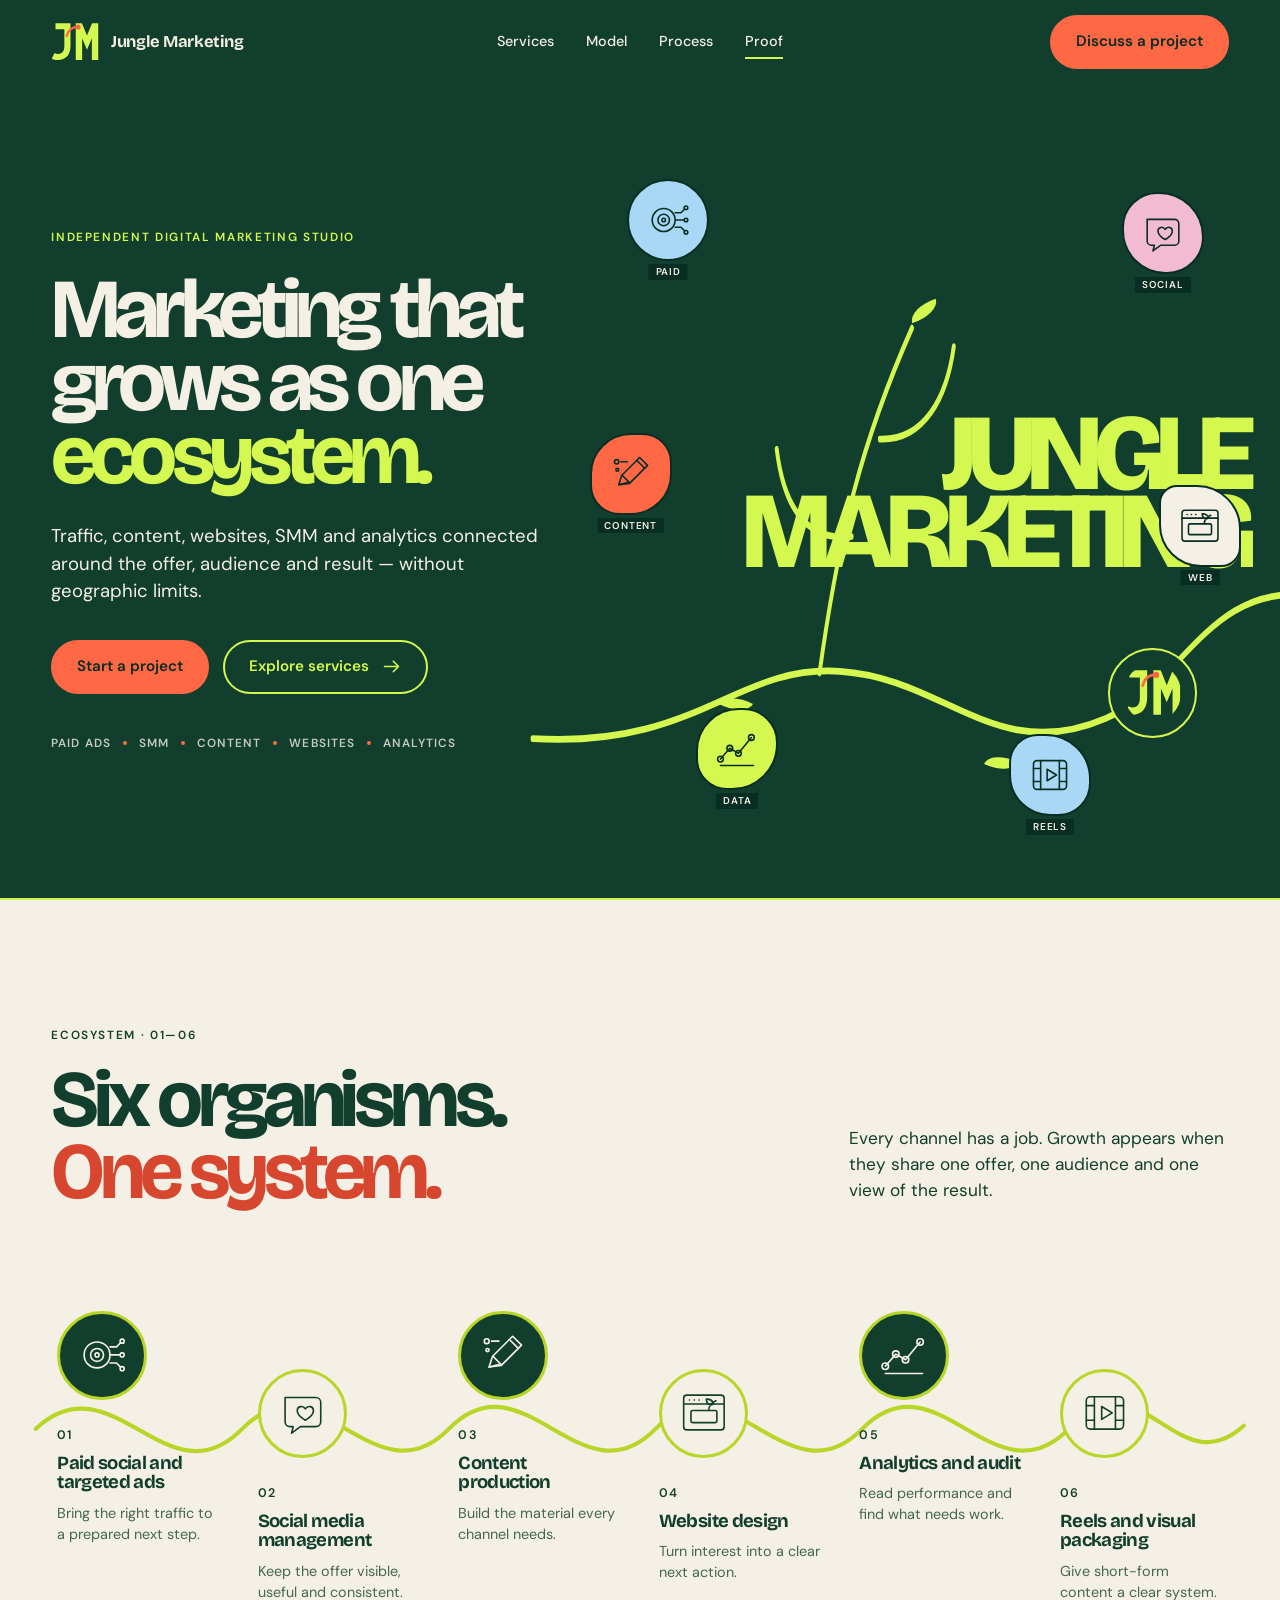
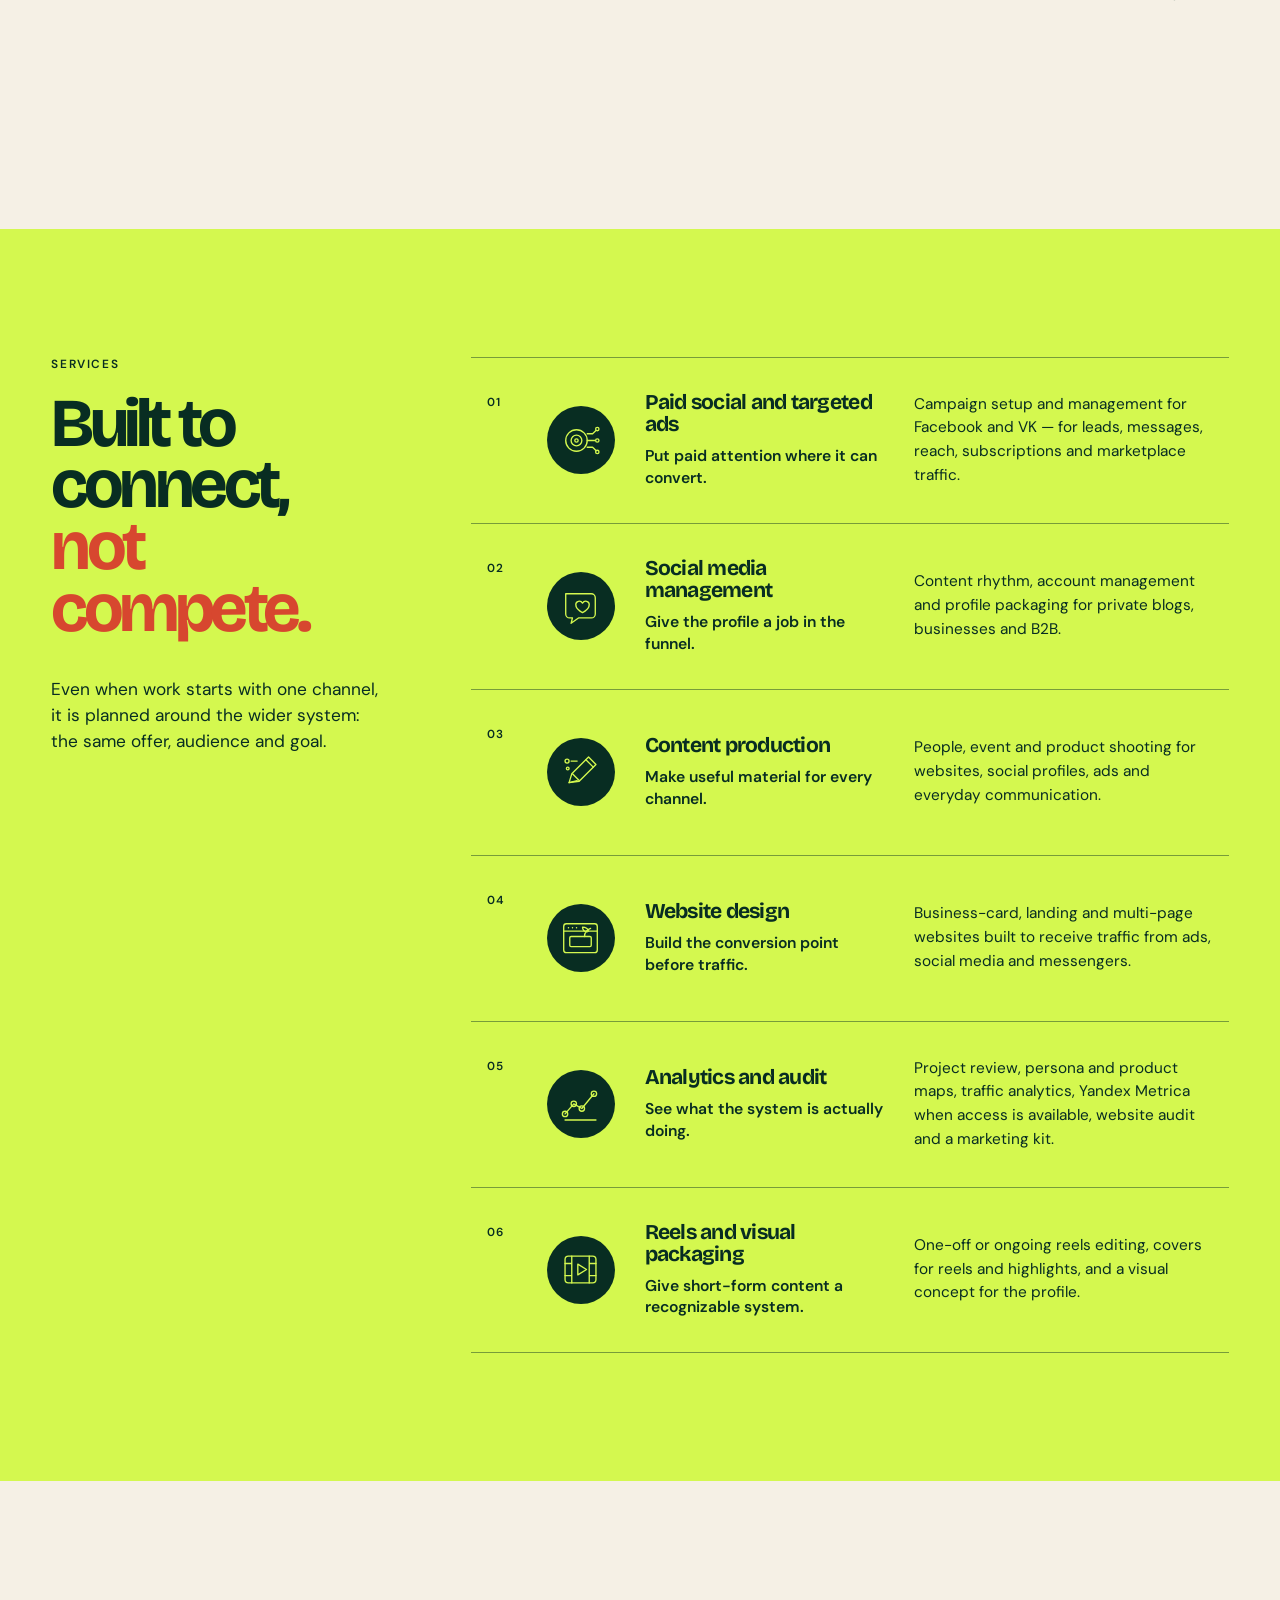
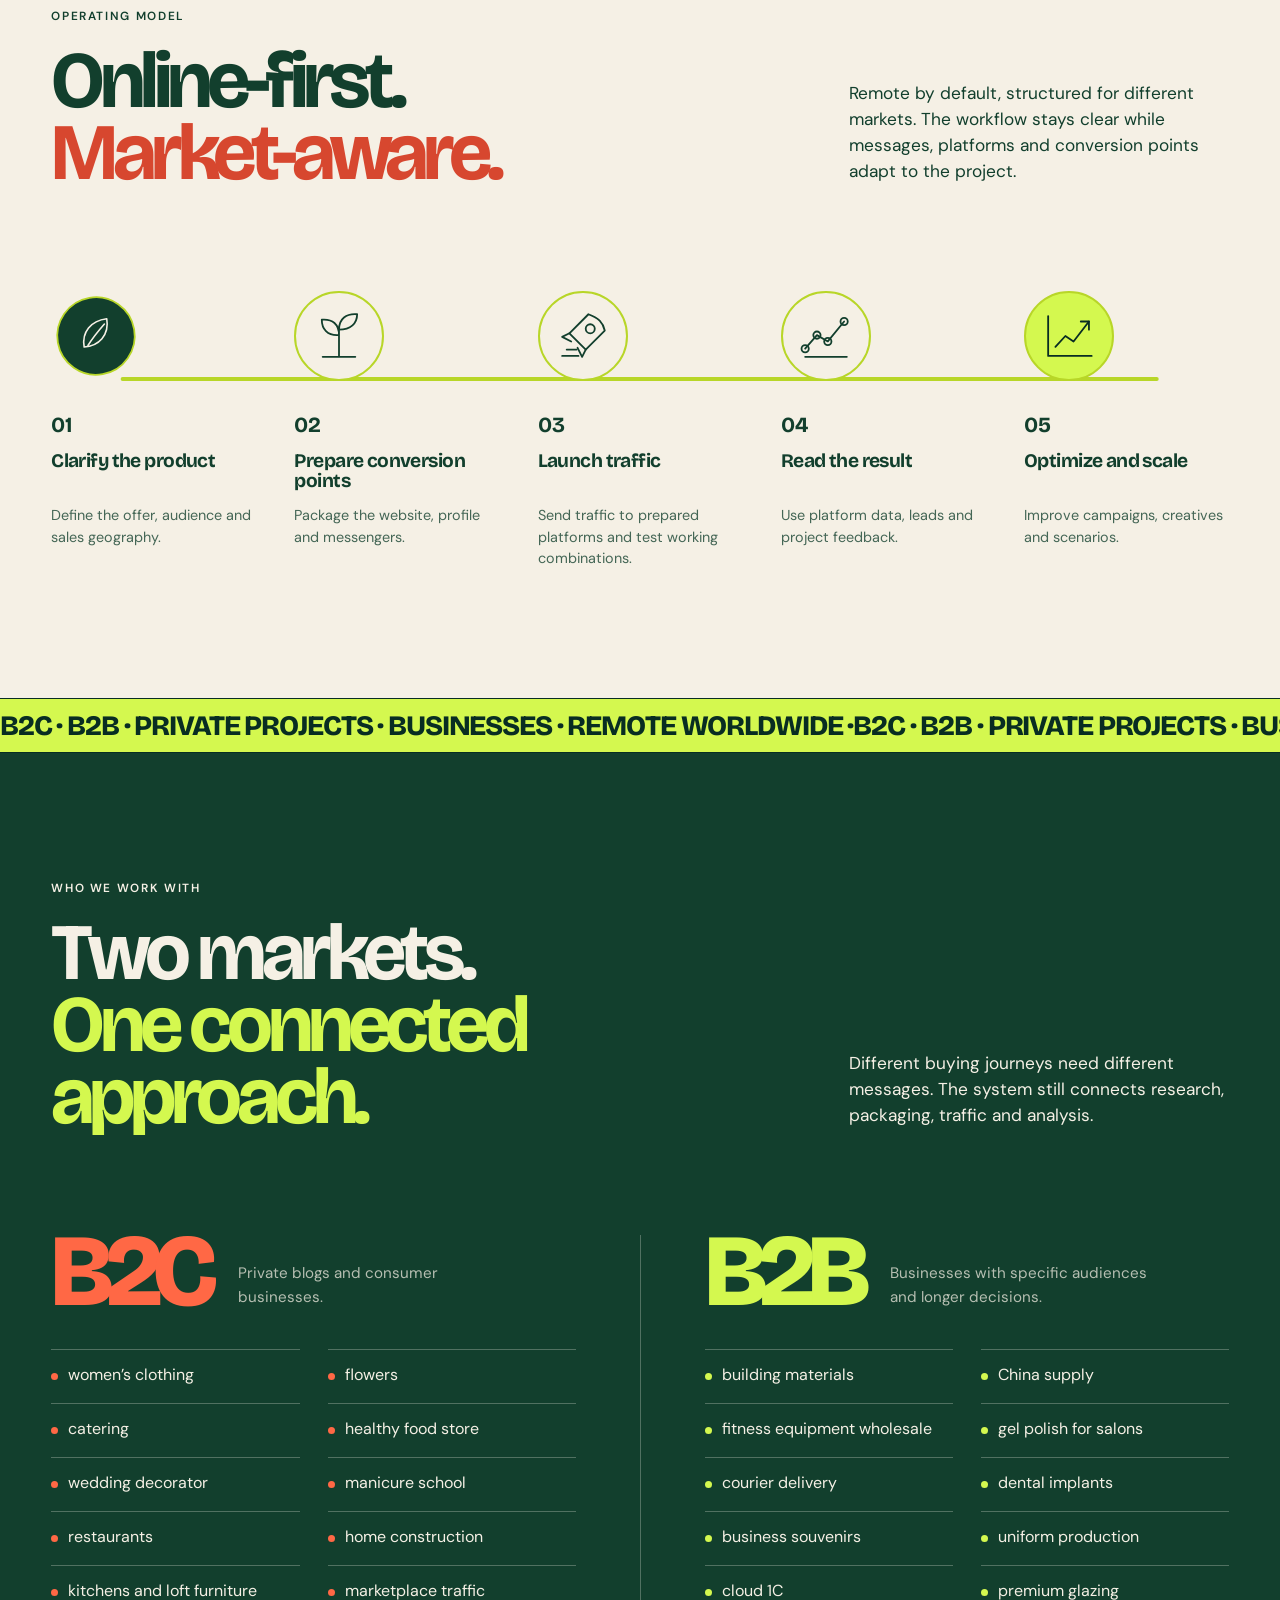
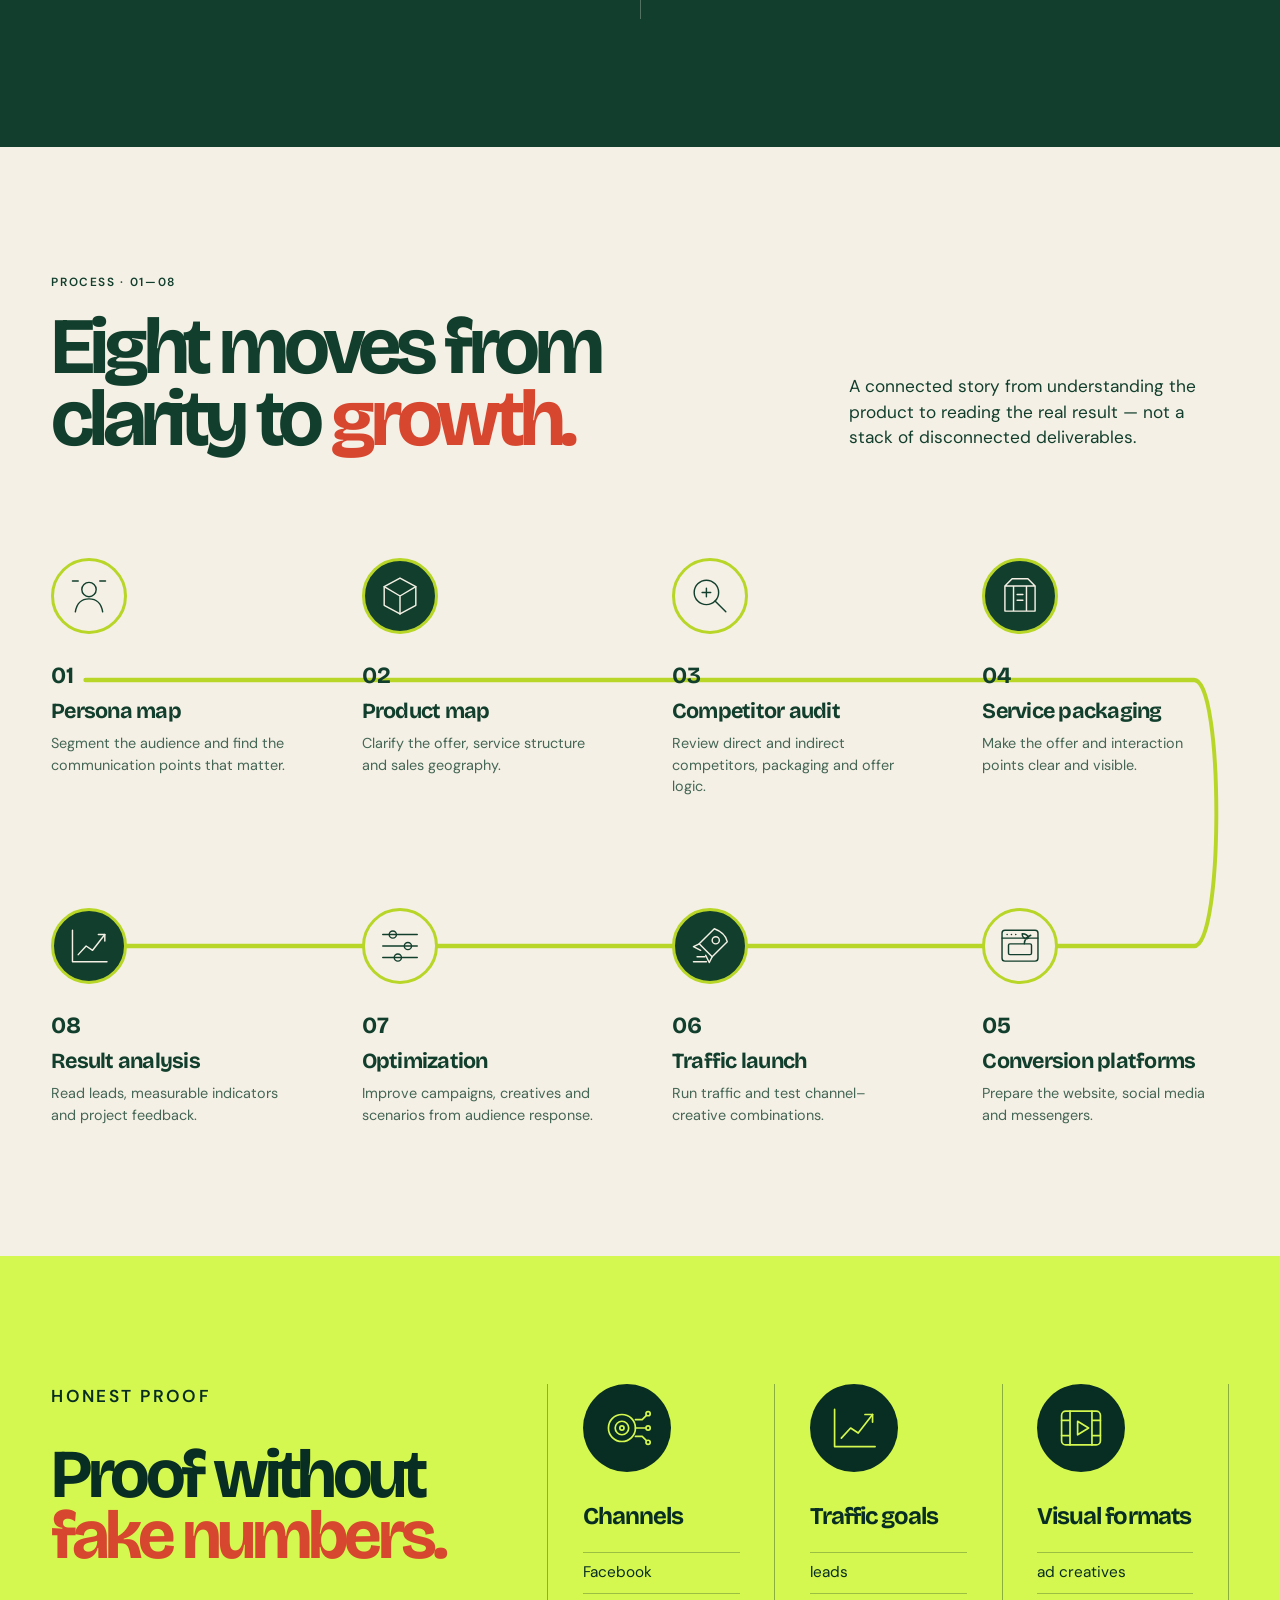
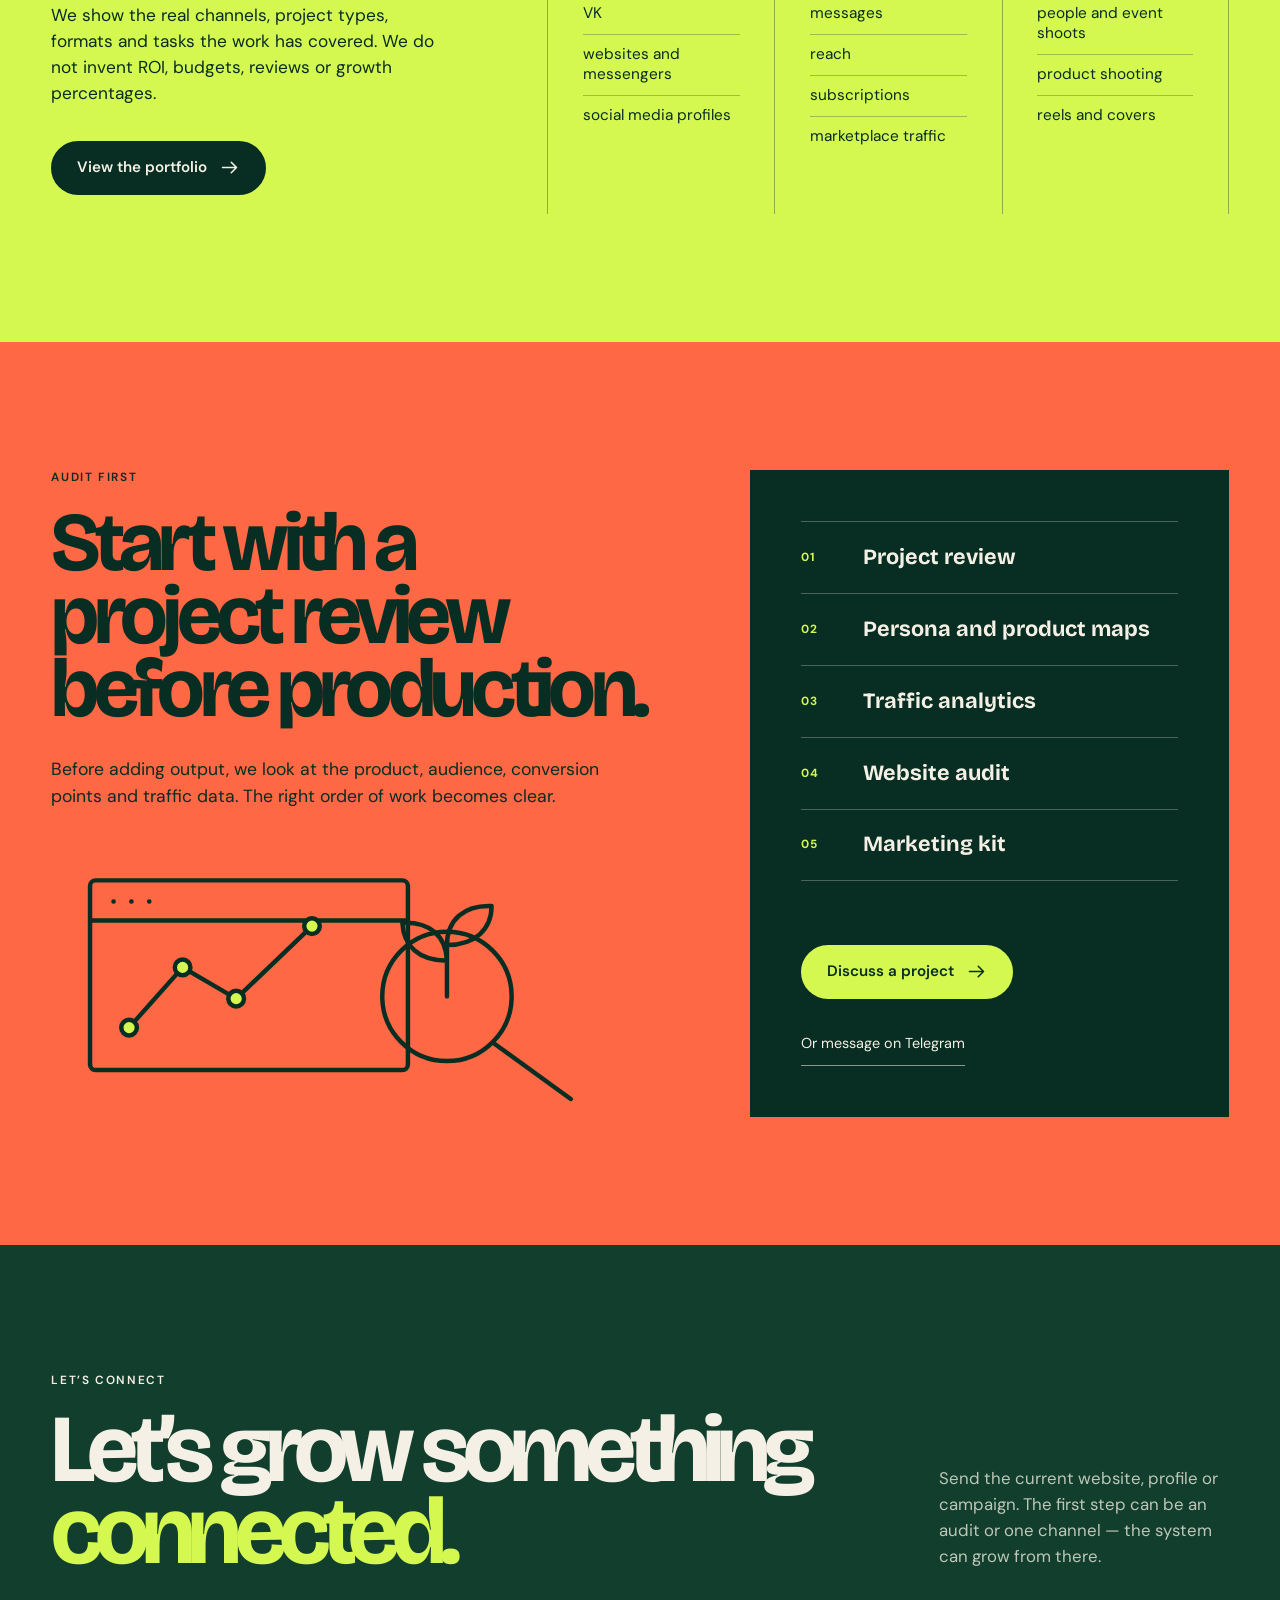
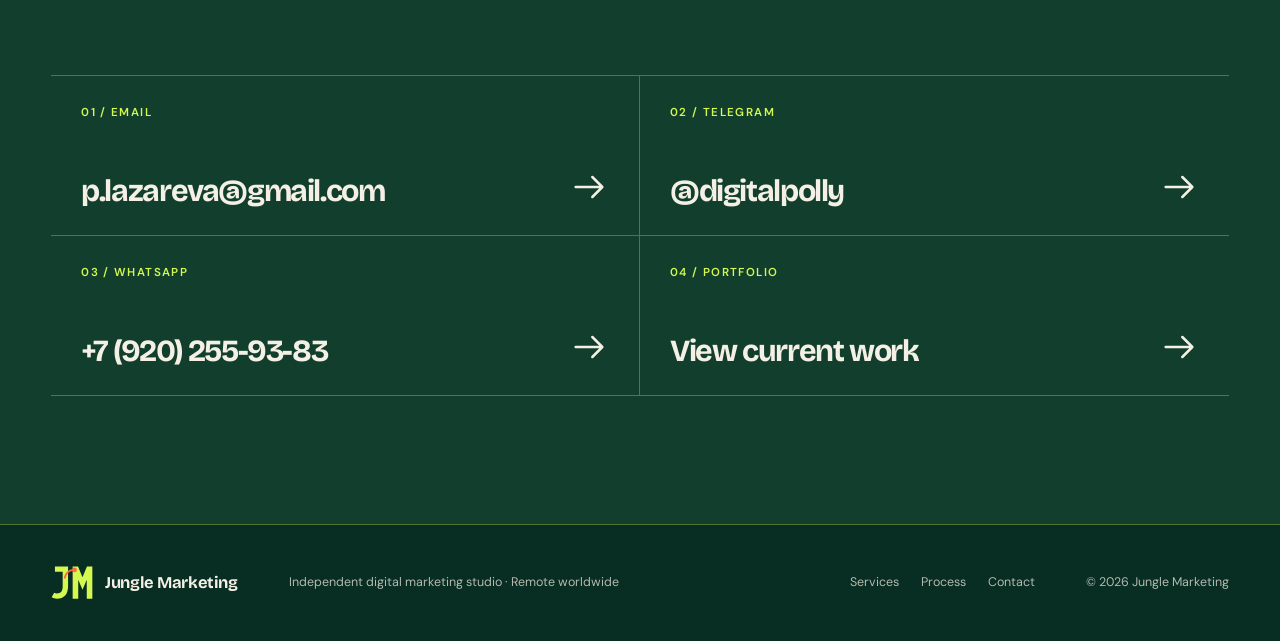
==== commit b9071e15: "Smooth the camera gesture, move the print scene and remove Instagram" ====
--- a/index.html
+++ b/index.html
@@ -365,7 +365,7 @@
                 <p class="service-row__outcome">Put paid attention where it can convert.</p>
               </div>
               <p>
-                Campaign setup and management for Facebook, Instagram and VK — for
+                Campaign setup and management for Facebook and VK — for
                 leads, messages, reach, subscriptions and marketplace traffic.
               </p>
             </article>
@@ -640,7 +640,7 @@
               <span class="proof-group__icon"><svg aria-hidden="true" focusable="false" viewBox="0 0 64 64"><use href="#icon-paid" /></svg></span>
               <h3>Channels</h3>
               <ul>
-                <li>Facebook / Instagram</li>
+                <li>Facebook</li>
                 <li>VK</li>
                 <li>websites and messengers</li>
                 <li>social media profiles</li>
